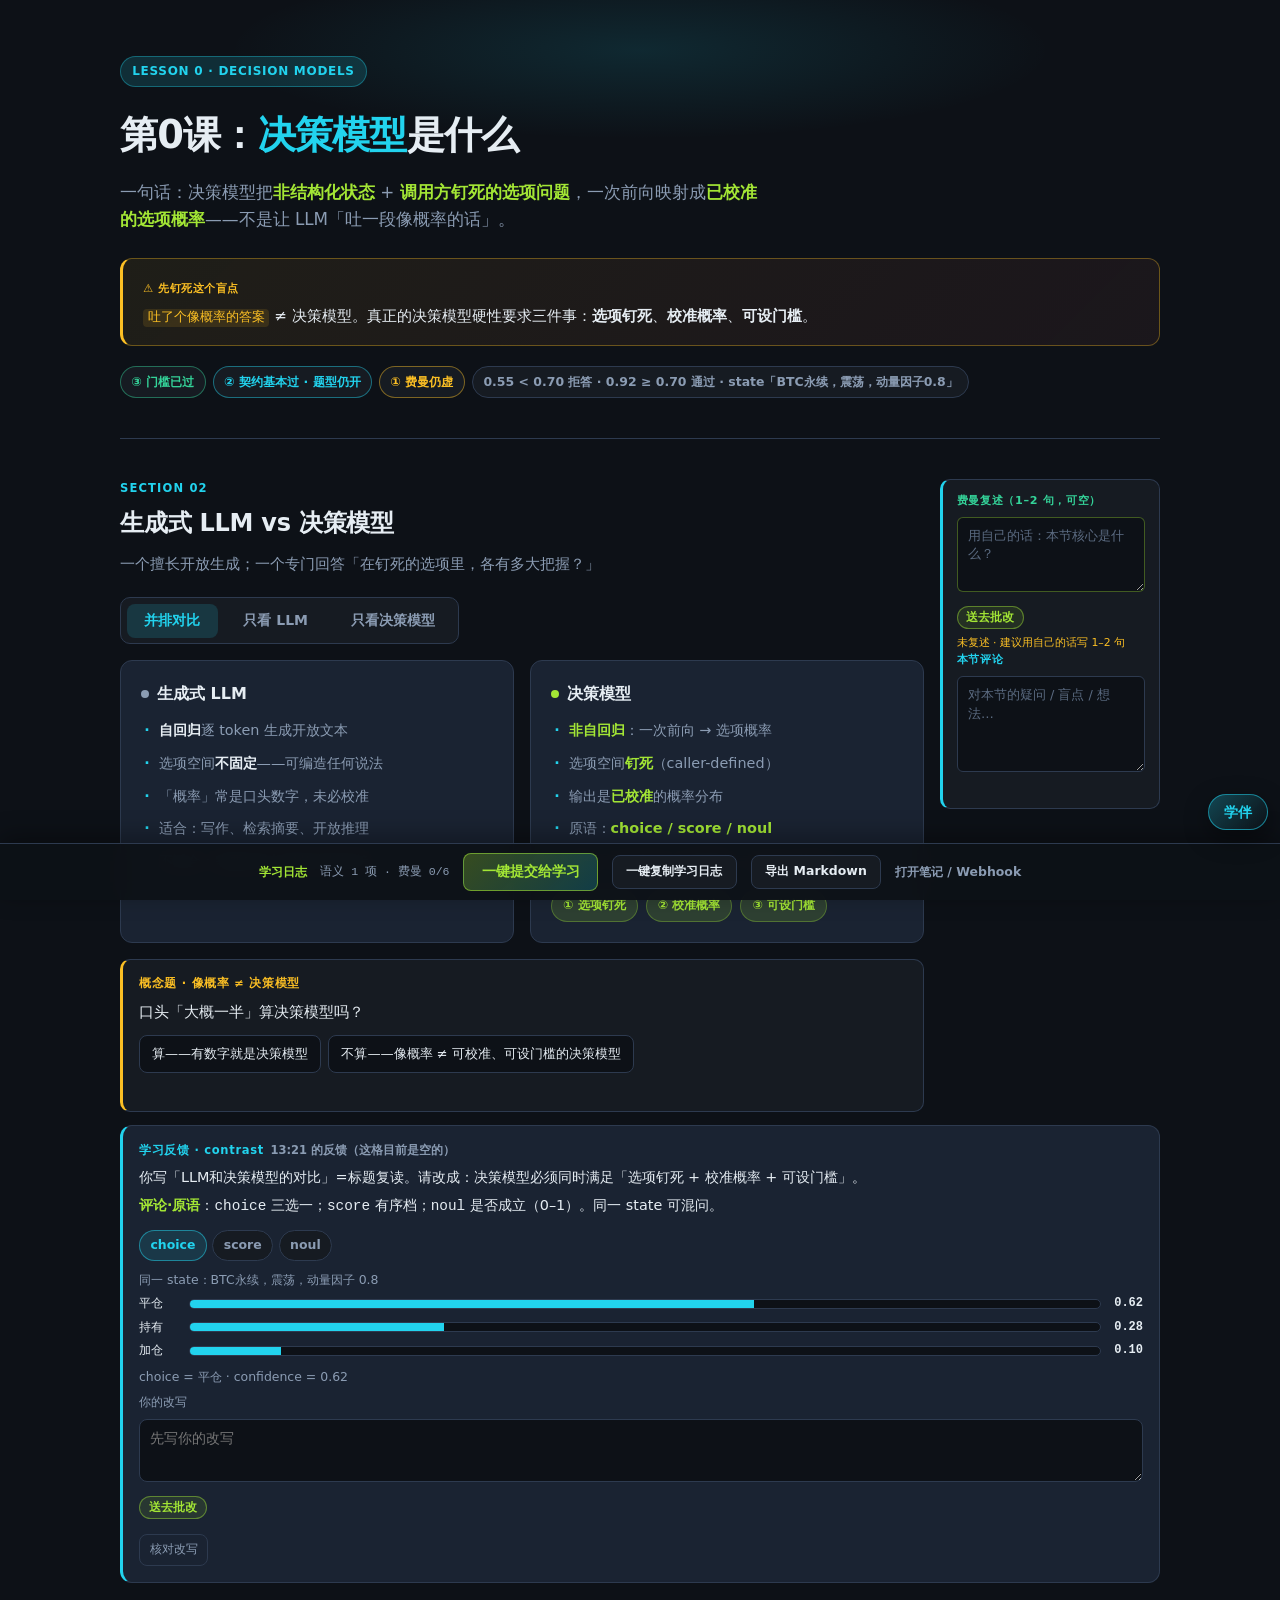
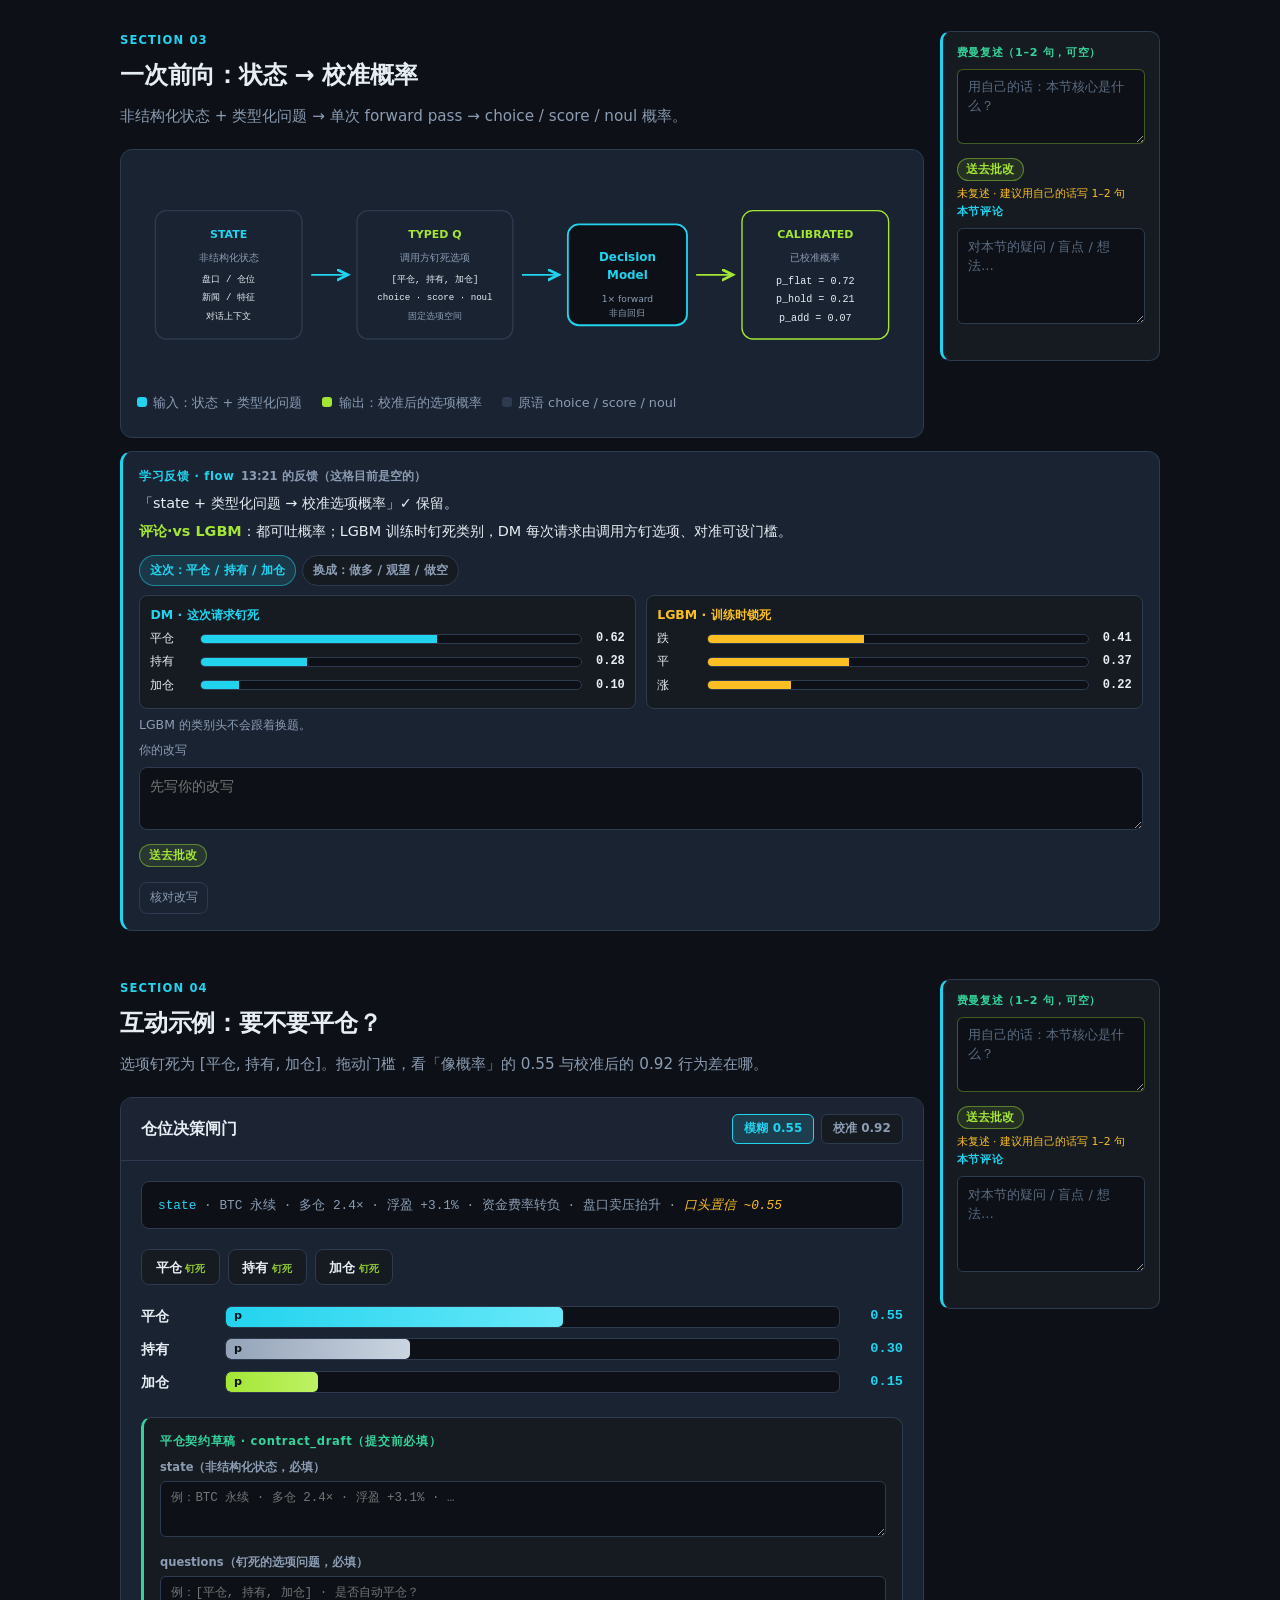
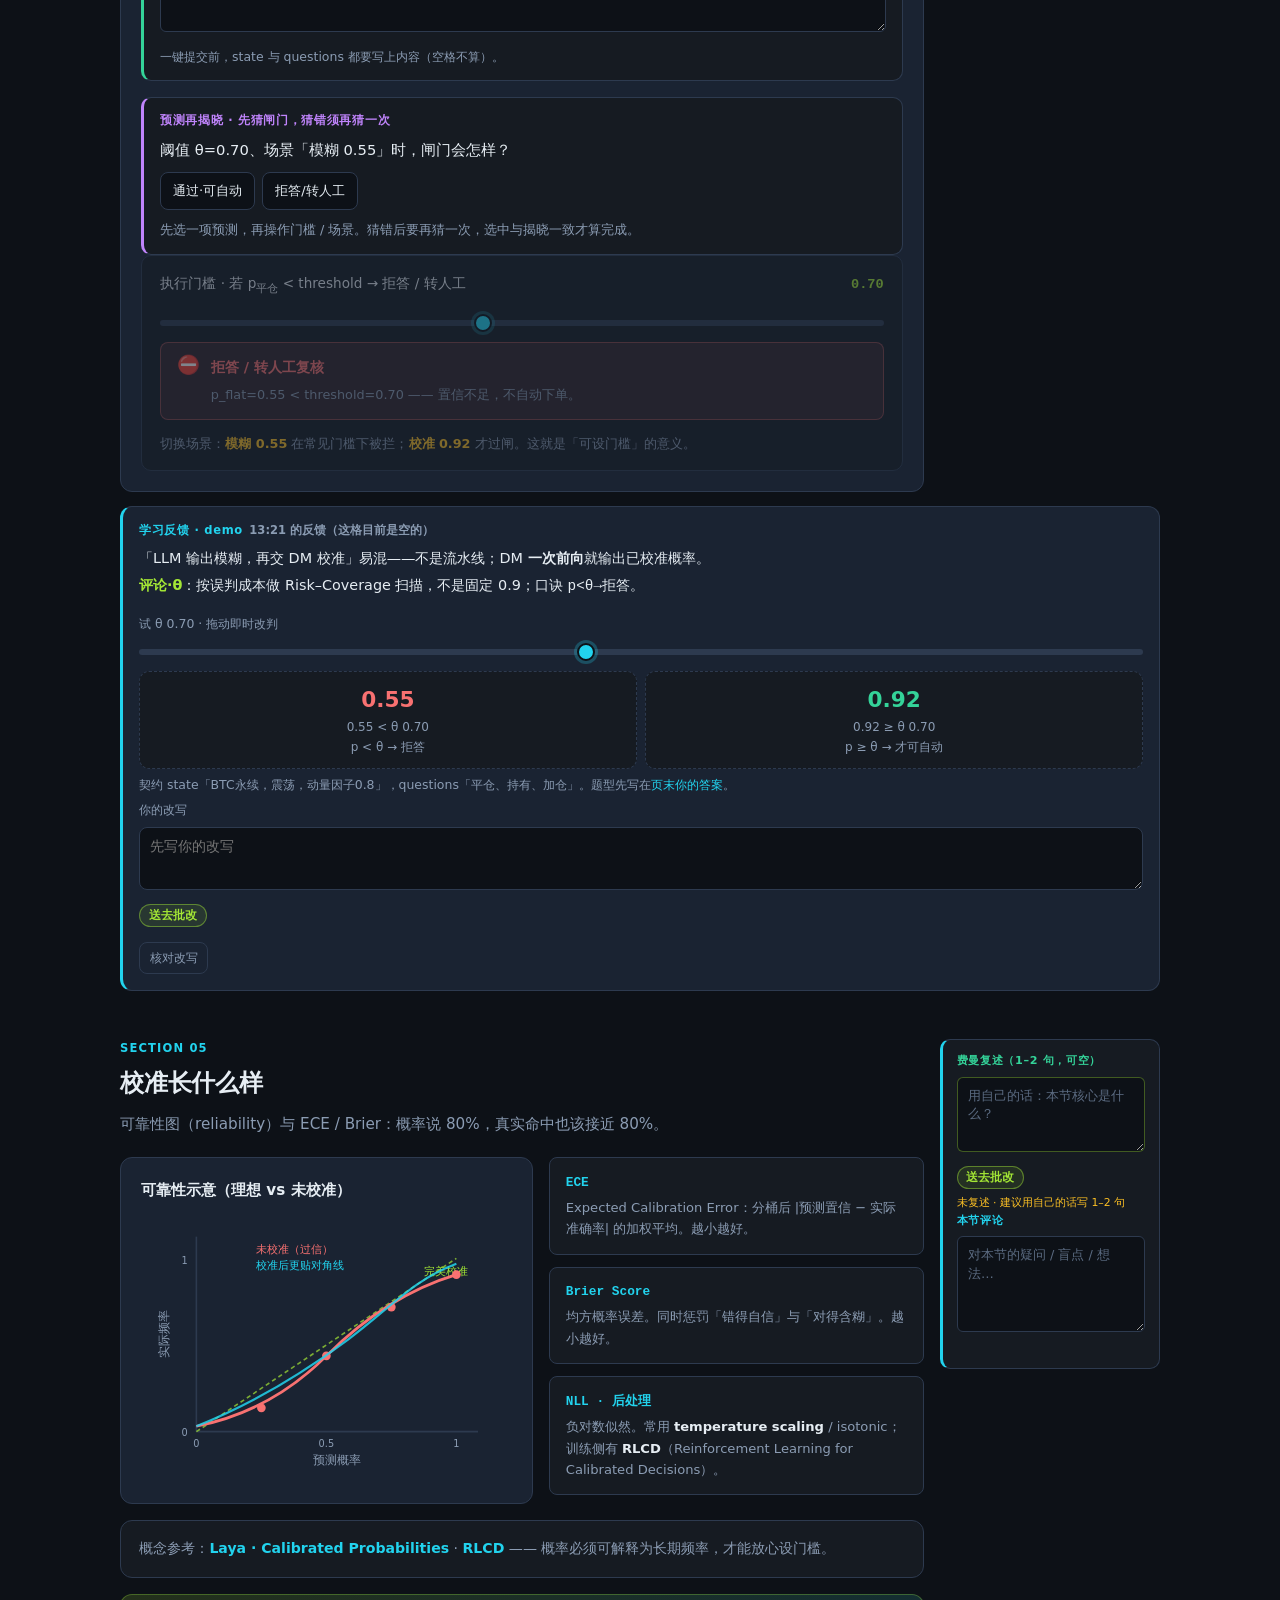
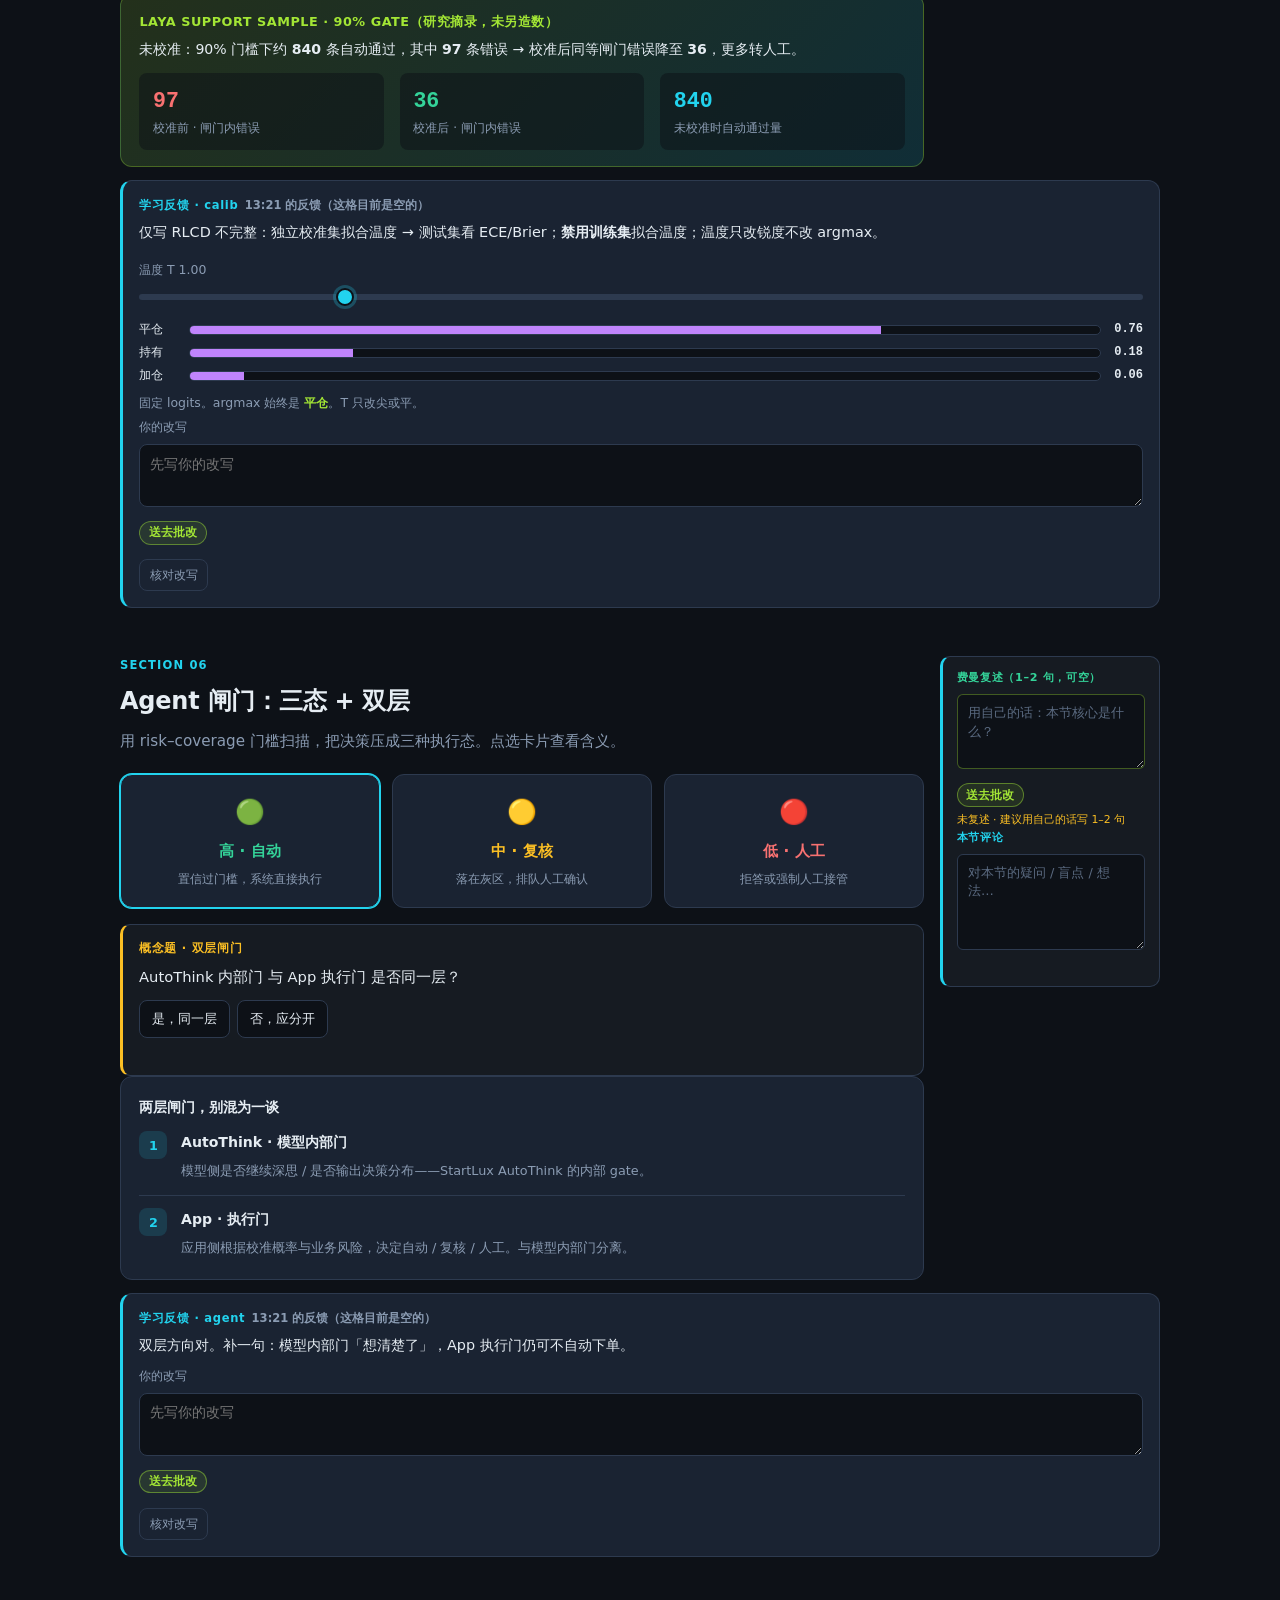
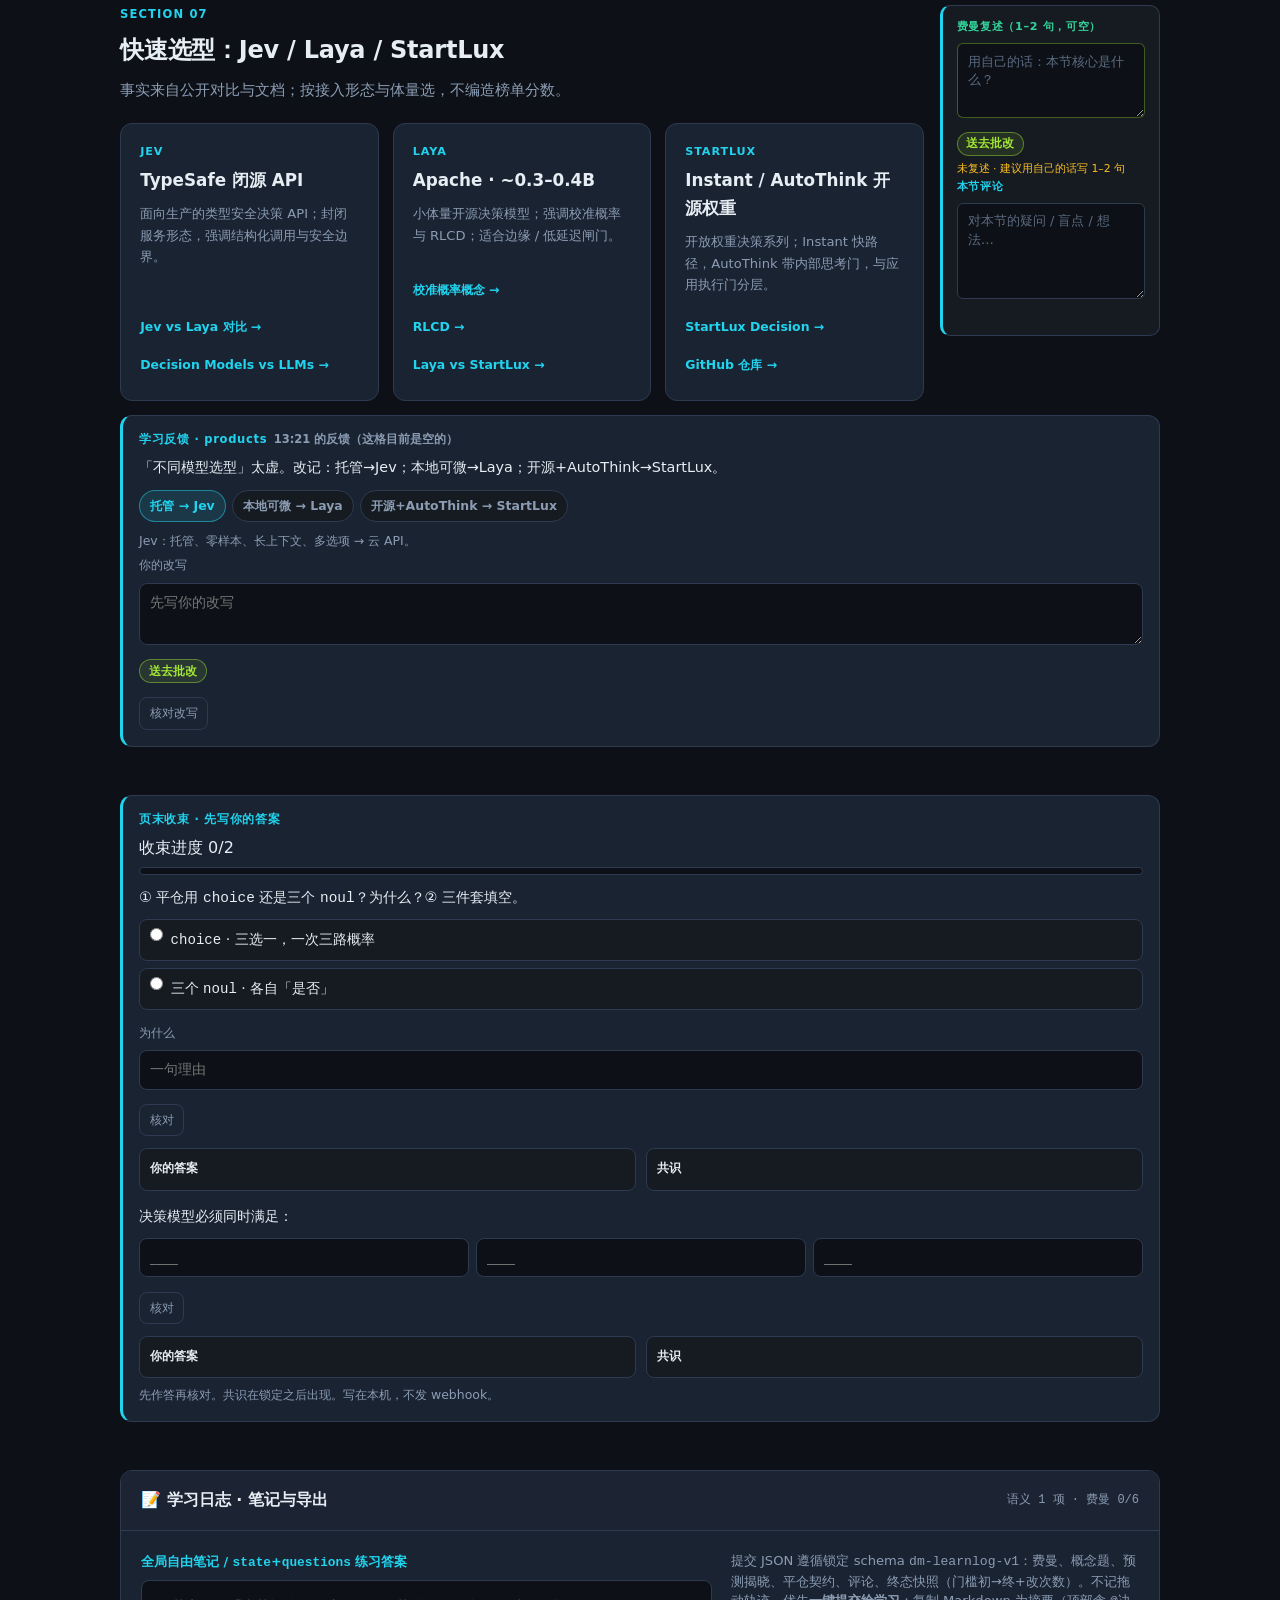
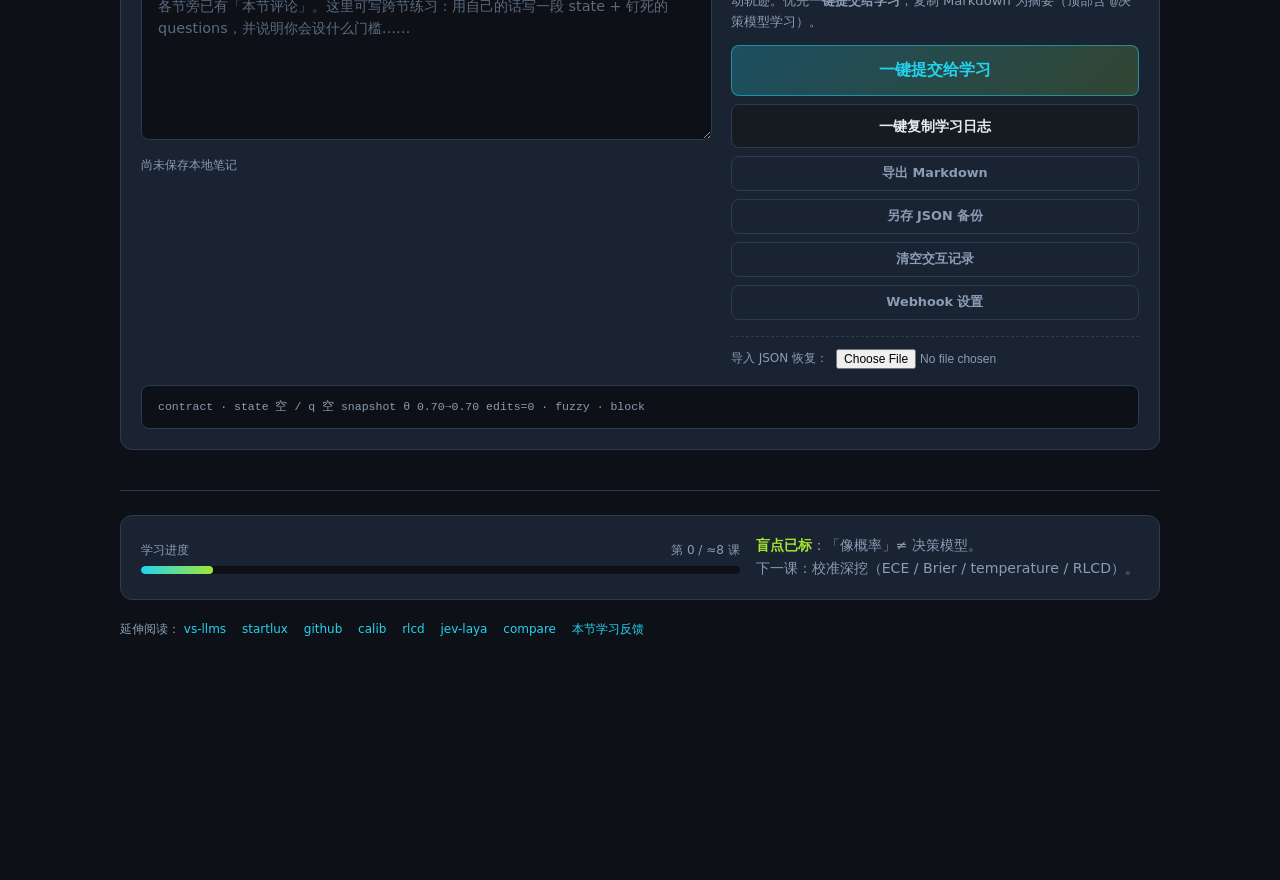
==== index.html @ e7dce286 "Point learning-log submit at dm-course.vibeniubi.com One-click submit no longer posts to workers.dev" ====
<!DOCTYPE html>
<html lang="zh-Hans">
<head>
<meta charset="UTF-8">
<meta name="viewport" content="width=device-width, initial-scale=1.0">
<title>第0课 · 决策模型是什么</title>
<style>
:root {
  --bg: #0d1117;
  --bg2: #161b22;
  --bg3: #1c2333;
  --card: #1a2332;
  --border: #2d3a4f;
  --text: #e6edf3;
  --muted: #8b9cb3;
  --cyan: #22d3ee;
  --cyan-dim: rgba(34, 211, 238, 0.15);
  --lime: #a3e635;
  --lime-dim: rgba(163, 230, 53, 0.15);
  --warn: #fbbf24;
  --danger: #f87171;
  --ok: #34d399;
  --radius: 12px;
  --font: "Inter", "Noto Sans SC", "PingFang SC", "Microsoft YaHei", system-ui, sans-serif;
  --mono: "JetBrains Mono", "SF Mono", "Fira Code", ui-monospace, monospace;
}
*, *::before, *::after { box-sizing: border-box; margin: 0; padding: 0; }
html { scroll-behavior: smooth; }
body {
  font-family: var(--font);
  background: var(--bg);
  color: var(--text);
  line-height: 1.65;
  min-height: 100vh;
  -webkit-font-smoothing: antialiased;
  padding-bottom: 4.5rem;
}
a { color: var(--cyan); text-decoration: none; }
a:hover { text-decoration: underline; }
.wrap { max-width: 1080px; margin: 0 auto; padding: 0 1.25rem 9.5rem; }

/* —— Hero —— */
.hero {
  padding: 3.5rem 0 2.5rem;
  border-bottom: 1px solid var(--border);
  margin-bottom: 2.5rem;
  position: relative;
}
.hero::before {
  content: "";
  position: absolute;
  top: -40px; left: 10%; right: 10%;
  height: 180px;
  background: radial-gradient(ellipse, rgba(34,211,238,0.12), transparent 70%);
  pointer-events: none;
}
.badge {
  display: inline-block;
  font-size: 0.75rem;
  font-weight: 600;
  letter-spacing: 0.06em;
  text-transform: uppercase;
  color: var(--cyan);
  background: var(--cyan-dim);
  border: 1px solid rgba(34,211,238,0.35);
  padding: 0.3rem 0.7rem;
  border-radius: 999px;
  margin-bottom: 1rem;
}
.hero h1 {
  font-size: clamp(1.75rem, 5vw, 2.4rem);
  font-weight: 700;
  letter-spacing: -0.02em;
  margin-bottom: 0.75rem;
}
.hero h1 span { color: var(--cyan); }
.takeaway {
  font-size: 1.05rem;
  color: var(--muted);
  max-width: 38em;
}
.takeaway strong {
  color: var(--lime);
  font-weight: 600;
}
.blindspot {
  margin-top: 1.5rem;
  padding: 1rem 1.25rem;
  background: linear-gradient(135deg, rgba(251,191,36,0.08), rgba(248,113,113,0.06));
  border: 1px solid rgba(251,191,36,0.35);
  border-left: 3px solid var(--warn);
  border-radius: var(--radius);
  font-size: 0.95rem;
}
.blindspot .tag {
  display: inline-block;
  font-size: 0.7rem;
  font-weight: 700;
  color: var(--warn);
  letter-spacing: 0.05em;
  margin-bottom: 0.35rem;
}
.blindspot code {
  font-family: var(--mono);
  font-size: 0.88em;
  color: var(--warn);
  background: rgba(251,191,36,0.12);
  padding: 0.1em 0.35em;
  border-radius: 4px;
}
.diag-banner {
  margin-top: 1.25rem;
  display: flex;
  flex-wrap: wrap;
  gap: 0.75rem 1rem;
  align-items: center;
  justify-content: space-between;
  padding: 0.9rem 1.1rem;
  background: var(--bg2);
  border: 1px solid rgba(34,211,238,0.35);
  border-radius: var(--radius);
  color: var(--text);
  text-decoration: none;
}
.diag-banner:hover { text-decoration: none; border-color: var(--cyan); }
.diag-banner strong { display: block; color: var(--cyan); font-size: 0.95rem; }
.diag-banner .diag-sub { display: block; color: var(--muted); font-size: 0.85rem; font-weight: 400; }
.diag-go {
  background: var(--cyan);
  color: #042026;
  font-weight: 700;
  font-size: 0.85rem;
  padding: 0.45rem 0.85rem;
  border-radius: 999px;
  white-space: nowrap;
}

/* —— Sections —— */
section { margin-bottom: 3rem; }
.sec-label {
  font-size: 0.72rem;
  font-weight: 700;
  letter-spacing: 0.1em;
  text-transform: uppercase;
  color: var(--cyan);
  margin-bottom: 0.4rem;
}
h2 {
  font-size: clamp(1.25rem, 3vw, 1.5rem);
  font-weight: 700;
  margin-bottom: 0.5rem;
  letter-spacing: -0.01em;
}
.lead { color: var(--muted); margin-bottom: 1.25rem; font-size: 0.95rem; }

/* —— Contrast cards —— */
.toggle-bar {
  display: flex;
  gap: 0.5rem;
  margin-bottom: 1rem;
  background: var(--bg2);
  padding: 0.35rem;
  border-radius: 10px;
  border: 1px solid var(--border);
  width: fit-content;
}
.toggle-bar button {
  font-family: inherit;
  font-size: 0.875rem;
  font-weight: 600;
  padding: 0.5rem 1.1rem;
  border: none;
  border-radius: 8px;
  background: transparent;
  color: var(--muted);
  cursor: pointer;
  transition: all 0.15s;
}
.toggle-bar button.active {
  background: var(--cyan-dim);
  color: var(--cyan);
}
.cards-grid {
  display: grid;
  grid-template-columns: 1fr 1fr;
  gap: 1rem;
}
@media (max-width: 640px) {
  .cards-grid { grid-template-columns: 1fr; }
  .cards-grid.hide-llm .card-llm,
  .cards-grid.hide-dm .card-dm { display: none; }
}
.card {
  background: var(--card);
  border: 1px solid var(--border);
  border-radius: var(--radius);
  padding: 1.25rem;
}
.card h3 {
  font-size: 1rem;
  margin-bottom: 0.75rem;
  display: flex;
  align-items: center;
  gap: 0.5rem;
}
.card h3 .dot {
  width: 8px; height: 8px;
  border-radius: 50%;
  flex-shrink: 0;
}
.card-llm h3 .dot { background: var(--muted); }
.card-dm h3 .dot { background: var(--lime); }
.card ul { list-style: none; }
.card li {
  position: relative;
  padding-left: 1.1rem;
  margin-bottom: 0.55rem;
  font-size: 0.9rem;
  color: var(--muted);
}
.card li::before {
  content: "·";
  position: absolute;
  left: 0.2rem;
  color: var(--cyan);
  font-weight: 700;
}
.card-dm li strong, .card-dm .hl { color: var(--lime); }
.card-llm li strong { color: var(--text); }
.req-row {
  display: flex;
  flex-wrap: wrap;
  gap: 0.5rem;
  margin-top: 1rem;
}
.pill {
  font-size: 0.75rem;
  font-weight: 600;
  padding: 0.35rem 0.7rem;
  border-radius: 999px;
  background: var(--lime-dim);
  color: var(--lime);
  border: 1px solid rgba(163,230,53,0.3);
}

/* —— Flow SVG —— */
.flow-box {
  background: var(--card);
  border: 1px solid var(--border);
  border-radius: var(--radius);
  padding: 1.5rem 1rem;
  overflow-x: auto;
}
.flow-box svg { display: block; margin: 0 auto; max-width: 100%; height: auto; }
.flow-legend {
  display: flex;
  flex-wrap: wrap;
  gap: 0.75rem 1.25rem;
  margin-top: 1rem;
  font-size: 0.8rem;
  color: var(--muted);
}
.flow-legend span { display: flex; align-items: center; gap: 0.4rem; }
.flow-legend i {
  display: inline-block;
  width: 10px; height: 10px;
  border-radius: 3px;
}

/* —— Interactive demo —— */
.demo {
  background: var(--card);
  border: 1px solid var(--border);
  border-radius: var(--radius);
  overflow: hidden;
}
.demo-head {
  padding: 1rem 1.25rem;
  background: var(--bg3);
  border-bottom: 1px solid var(--border);
  display: flex;
  flex-wrap: wrap;
  align-items: center;
  justify-content: space-between;
  gap: 0.75rem;
}
.demo-head h3 { font-size: 1rem; }
.scenario-btns { display: flex; gap: 0.4rem; }
.scenario-btns button {
  font-family: inherit;
  font-size: 0.75rem;
  font-weight: 600;
  padding: 0.35rem 0.7rem;
  border-radius: 6px;
  border: 1px solid var(--border);
  background: var(--bg2);
  color: var(--muted);
  cursor: pointer;
  transition: all 0.15s;
}
.scenario-btns button.active {
  border-color: var(--cyan);
  color: var(--cyan);
  background: var(--cyan-dim);
}
.demo-body { padding: 1.25rem; }
.state-box {
  font-family: var(--mono);
  font-size: 0.8rem;
  background: var(--bg);
  border: 1px solid var(--border);
  border-radius: 8px;
  padding: 0.85rem 1rem;
  color: var(--muted);
  margin-bottom: 1.25rem;
  line-height: 1.5;
}
.state-box .k { color: var(--cyan); }
.options-locked {
  display: flex;
  gap: 0.5rem;
  margin-bottom: 1.25rem;
  flex-wrap: wrap;
}
.opt-chip {
  font-size: 0.8rem;
  font-weight: 600;
  padding: 0.4rem 0.85rem;
  border-radius: 8px;
  background: var(--bg2);
  border: 1px solid var(--border);
  color: var(--text);
}
.opt-chip.locked::after {
  content: " 钉死";
  font-size: 0.65rem;
  color: var(--lime);
  opacity: 0.85;
}
.prob-bars { margin-bottom: 1.5rem; }
.prob-row {
  display: grid;
  grid-template-columns: 4.5rem 1fr 3.2rem;
  align-items: center;
  gap: 0.75rem;
  margin-bottom: 0.65rem;
}
.prob-row .lbl { font-size: 0.85rem; font-weight: 600; }
.bar-track {
  height: 22px;
  background: var(--bg);
  border-radius: 6px;
  overflow: hidden;
  border: 1px solid var(--border);
}
.bar-fill {
  height: 100%;
  border-radius: 5px;
  transition: width 0.45s cubic-bezier(0.22, 1, 0.36, 1);
  display: flex;
  align-items: center;
  padding-left: 0.5rem;
  font-size: 0.7rem;
  font-weight: 700;
  color: #0d1117;
}
.bar-fill.flat { background: linear-gradient(90deg, #22d3ee, #67e8f9); }
.bar-fill.hold { background: linear-gradient(90deg, #94a3b8, #cbd5e1); }
.bar-fill.add { background: linear-gradient(90deg, #a3e635, #bef264); }
.prob-val {
  font-family: var(--mono);
  font-size: 0.85rem;
  font-weight: 600;
  text-align: right;
  color: var(--cyan);
}
.threshold-panel {
  background: var(--bg2);
  border: 1px solid var(--border);
  border-radius: 10px;
  padding: 1rem 1.15rem;
}
.threshold-panel label {
  display: flex;
  justify-content: space-between;
  align-items: baseline;
  font-size: 0.85rem;
  margin-bottom: 0.65rem;
}
.threshold-panel label .val {
  font-family: var(--mono);
  color: var(--lime);
  font-weight: 700;
}
input[type="range"] {
  -webkit-appearance: none;
  appearance: none;
  width: 100%;
  height: 6px;
  background: var(--border);
  border-radius: 3px;
  outline: none;
  margin-bottom: 1rem;
}
input[type="range"]::-webkit-slider-thumb {
  -webkit-appearance: none;
  width: 18px; height: 18px;
  border-radius: 50%;
  background: var(--cyan);
  cursor: pointer;
  border: 2px solid #0d1117;
  box-shadow: 0 0 0 3px rgba(34,211,238,0.25);
}
input[type="range"]::-moz-range-thumb {
  width: 18px; height: 18px;
  border-radius: 50%;
  background: var(--cyan);
  cursor: pointer;
  border: 2px solid #0d1117;
}
.gate-result {
  padding: 0.85rem 1rem;
  border-radius: 8px;
  font-size: 0.9rem;
  font-weight: 600;
  display: flex;
  align-items: flex-start;
  gap: 0.65rem;
  transition: all 0.25s;
}
.gate-result.pass {
  background: rgba(52,211,153,0.12);
  border: 1px solid rgba(52,211,153,0.4);
  color: var(--ok);
}
.gate-result.reject {
  background: rgba(248,113,113,0.12);
  border: 1px solid rgba(248,113,113,0.4);
  color: var(--danger);
}
.gate-result .icon { font-size: 1.15rem; line-height: 1; }
.gate-result .detail {
  font-weight: 400;
  font-size: 0.8rem;
  color: var(--muted);
  margin-top: 0.25rem;
}
.hint-row {
  margin-top: 0.85rem;
  font-size: 0.8rem;
  color: var(--muted);
}
.hint-row em { color: var(--warn); font-style: normal; font-weight: 600; }

/* —— Calibration —— */
.calib-grid {
  display: grid;
  grid-template-columns: 1.1fr 1fr;
  gap: 1rem;
}
@media (max-width: 700px) { .calib-grid { grid-template-columns: 1fr; } }
.chart-card {
  background: var(--card);
  border: 1px solid var(--border);
  border-radius: var(--radius);
  padding: 1.25rem;
}
.chart-card h3 { font-size: 0.95rem; margin-bottom: 0.75rem; }
.metrics {
  display: flex;
  flex-direction: column;
  gap: 0.75rem;
}
.metric {
  background: var(--bg2);
  border: 1px solid var(--border);
  border-radius: 8px;
  padding: 0.85rem 1rem;
}
.metric .name {
  font-family: var(--mono);
  font-size: 0.8rem;
  color: var(--cyan);
  font-weight: 700;
}
.metric p { font-size: 0.82rem; color: var(--muted); margin-top: 0.25rem; }
.calib-note {
  margin-top: 1rem;
  padding: 1rem 1.15rem;
  background: var(--bg2);
  border: 1px solid var(--border);
  border-radius: var(--radius);
  font-size: 0.88rem;
  color: var(--muted);
}
.calib-note strong { color: var(--text); }
.calib-note a { font-weight: 600; }
.case-box {
  margin-top: 1rem;
  padding: 1rem 1.15rem;
  background: linear-gradient(135deg, var(--lime-dim), var(--cyan-dim));
  border: 1px solid rgba(163,230,53,0.3);
  border-radius: var(--radius);
  font-size: 0.88rem;
}
.case-box .title { font-weight: 700; color: var(--lime); margin-bottom: 0.4rem; font-size: 0.8rem; letter-spacing: 0.04em; }
.case-nums {
  display: flex;
  flex-wrap: wrap;
  gap: 1rem;
  margin-top: 0.75rem;
}
.case-num {
  flex: 1;
  min-width: 120px;
  background: rgba(13,17,23,0.5);
  border-radius: 8px;
  padding: 0.65rem 0.85rem;
}
.case-num .n {
  font-family: var(--mono);
  font-size: 1.35rem;
  font-weight: 700;
}
.case-num .n.bad { color: var(--danger); }
.case-num .n.good { color: var(--ok); }
.case-num .s { font-size: 0.75rem; color: var(--muted); }

/* —— Agent gate —— */
.agent-states {
  display: grid;
  grid-template-columns: repeat(3, 1fr);
  gap: 0.75rem;
  margin-bottom: 1rem;
}
@media (max-width: 600px) { .agent-states { grid-template-columns: 1fr; } }
.state-card {
  background: var(--card);
  border: 1px solid var(--border);
  border-radius: var(--radius);
  padding: 1.1rem;
  text-align: center;
  cursor: pointer;
  transition: border-color 0.2s, transform 0.15s;
}
.state-card:hover { border-color: var(--cyan); transform: translateY(-2px); }
.state-card.active { border-color: var(--cyan); box-shadow: 0 0 0 1px var(--cyan); }
.state-card .emoji { font-size: 1.5rem; margin-bottom: 0.4rem; }
.state-card h4 { font-size: 0.95rem; margin-bottom: 0.3rem; }
.state-card p { font-size: 0.78rem; color: var(--muted); }
.state-card.high h4 { color: var(--ok); }
.state-card.mid h4 { color: var(--warn); }
.state-card.low h4 { color: var(--danger); }
.layers {
  background: var(--card);
  border: 1px solid var(--border);
  border-radius: var(--radius);
  padding: 1.15rem;
}
.layers h3 { font-size: 0.9rem; margin-bottom: 0.75rem; }
.layer {
  display: flex;
  gap: 0.85rem;
  padding: 0.75rem 0;
  border-bottom: 1px solid var(--border);
}
.layer:last-child { border-bottom: none; padding-bottom: 0; }
.layer:first-of-type { padding-top: 0; }
.layer .num {
  flex-shrink: 0;
  width: 28px; height: 28px;
  border-radius: 8px;
  background: var(--cyan-dim);
  color: var(--cyan);
  font-size: 0.8rem;
  font-weight: 700;
  display: flex;
  align-items: center;
  justify-content: center;
}
.layer .txt strong { display: block; font-size: 0.88rem; margin-bottom: 0.15rem; }
.layer .txt span { font-size: 0.8rem; color: var(--muted); }

/* —— Product cards —— */
.products {
  display: grid;
  grid-template-columns: repeat(3, 1fr);
  gap: 0.85rem;
}
@media (max-width: 700px) { .products { grid-template-columns: 1fr; } }
.prod {
  background: var(--card);
  border: 1px solid var(--border);
  border-radius: var(--radius);
  padding: 1.2rem;
  display: flex;
  flex-direction: column;
  transition: border-color 0.2s;
}
.prod:hover { border-color: var(--cyan); }
.prod .brand {
  font-size: 0.7rem;
  font-weight: 700;
  letter-spacing: 0.08em;
  text-transform: uppercase;
  color: var(--cyan);
  margin-bottom: 0.35rem;
}
.prod h3 { font-size: 1.05rem; margin-bottom: 0.5rem; }
.prod p { font-size: 0.82rem; color: var(--muted); flex: 1; margin-bottom: 1rem; }
.prod .links { display: flex; flex-direction: column; gap: 0.35rem; }
.prod .links a {
  font-size: 0.78rem;
  font-weight: 600;
  padding: 0.35rem 0;
}

/* —— Footer —— */
footer {
  margin-top: 2rem;
  padding: 1.5rem 0;
  border-top: 1px solid var(--border);
}
.progress {
  display: flex;
  align-items: center;
  gap: 1rem;
  background: var(--card);
  border: 1px solid var(--border);
  border-radius: var(--radius);
  padding: 1.15rem 1.25rem;
  flex-wrap: wrap;
}
.progress-bar-wrap {
  flex: 1;
  min-width: 140px;
}
.progress-bar-wrap .lab {
  font-size: 0.75rem;
  color: var(--muted);
  margin-bottom: 0.35rem;
  display: flex;
  justify-content: space-between;
}
.pbar {
  height: 8px;
  background: var(--bg);
  border-radius: 4px;
  overflow: hidden;
}
.pbar-fill {
  height: 100%;
  width: 12%;
  background: linear-gradient(90deg, var(--cyan), var(--lime));
  border-radius: 4px;
}
.next-note {
  font-size: 0.88rem;
  color: var(--muted);
}
.next-note strong { color: var(--lime); }
.refs {
  margin-top: 1.25rem;
  font-size: 0.75rem;
  color: var(--muted);
}
.refs a { margin-right: 0.75rem; white-space: nowrap; }

/* —— Learning log / notes —— */
.learn-panel {
  margin-bottom: 2.5rem;
  background: var(--card);
  border: 1px solid var(--border);
  border-radius: var(--radius);
  overflow: hidden;
}
.learn-panel-head {
  padding: 1rem 1.25rem;
  background: var(--bg3);
  border-bottom: 1px solid var(--border);
  display: flex;
  flex-wrap: wrap;
  align-items: center;
  justify-content: space-between;
  gap: 0.75rem;
}
.learn-panel-head h3 { font-size: 1rem; }
.learn-panel-head .meta {
  font-size: 0.75rem;
  color: var(--muted);
  font-family: var(--mono);
}
.learn-panel-body { padding: 1.25rem; }
.learn-grid {
  display: grid;
  grid-template-columns: 1.4fr 1fr;
  gap: 1.15rem;
}
@media (max-width: 720px) { .learn-grid { grid-template-columns: 1fr; } }
.notes-block label.notes-lab {
  display: block;
  font-size: 0.8rem;
  font-weight: 600;
  color: var(--cyan);
  margin-bottom: 0.45rem;
}
.notes-block textarea {
  width: 100%;
  min-height: 160px;
  resize: vertical;
  font-family: var(--font);
  font-size: 0.9rem;
  line-height: 1.55;
  color: var(--text);
  background: var(--bg);
  border: 1px solid var(--border);
  border-radius: 8px;
  padding: 0.85rem 1rem;
  outline: none;
  transition: border-color 0.15s;
}
.notes-block textarea:focus {
  border-color: var(--cyan);
  box-shadow: 0 0 0 2px rgba(34,211,238,0.2);
}
.notes-block textarea::placeholder { color: #5a6a80; }
.notes-hint {
  margin-top: 0.45rem;
  font-size: 0.75rem;
  color: var(--muted);
  min-height: 1.2em;
}
.notes-hint.saved { color: var(--ok); }
.export-block {
  display: flex;
  flex-direction: column;
  gap: 0.75rem;
}
.export-block .blurb {
  font-size: 0.82rem;
  color: var(--muted);
  line-height: 1.5;
}
.btn-row {
  display: flex;
  flex-direction: column;
  gap: 0.5rem;
}
.btn-learn {
  font-family: inherit;
  font-size: 0.88rem;
  font-weight: 700;
  padding: 0.7rem 1rem;
  border-radius: 8px;
  border: 1px solid var(--border);
  cursor: pointer;
  transition: all 0.15s;
  text-align: center;
}
.btn-learn.primary {
  background: linear-gradient(135deg, rgba(34,211,238,0.25), rgba(163,230,53,0.18));
  border-color: rgba(34,211,238,0.5);
  color: var(--cyan);
  font-size: 1rem;
  padding: 0.9rem 1rem;
}
.btn-learn.primary:hover {
  background: linear-gradient(135deg, rgba(34,211,238,0.35), rgba(163,230,53,0.28));
  border-color: var(--cyan);
}
.btn-learn.secondary {
  background: var(--bg2);
  color: var(--text);
}
.btn-learn.secondary:hover {
  border-color: var(--cyan);
  color: var(--cyan);
}
.btn-learn.ghost {
  background: transparent;
  color: var(--muted);
  font-weight: 600;
  font-size: 0.8rem;
  padding: 0.5rem 0.75rem;
}
.btn-learn.ghost:hover { color: var(--warn); border-color: rgba(251,191,36,0.4); }
.import-row {
  display: flex;
  flex-wrap: wrap;
  align-items: center;
  gap: 0.5rem;
  margin-top: 0.25rem;
  padding-top: 0.75rem;
  border-top: 1px dashed var(--border);
}
.import-row label {
  font-size: 0.75rem;
  color: var(--muted);
}
.import-row input[type="file"] {
  font-size: 0.75rem;
  color: var(--muted);
  max-width: 100%;
}
.log-preview {
  margin-top: 1rem;
  background: var(--bg);
  border: 1px solid var(--border);
  border-radius: 8px;
  padding: 0.75rem 1rem;
  max-height: 140px;
  overflow: auto;
  font-family: var(--mono);
  font-size: 0.72rem;
  color: var(--muted);
  line-height: 1.55;
}
.log-preview .empty { opacity: 0.7; }
.sticky-notes {
  position: sticky;
  bottom: 0;
  z-index: 40;
  margin: 0 -1.25rem;
  padding: 0.65rem 1.25rem;
  background: rgba(13,17,23,0.92);
  border-top: 1px solid var(--border);
  backdrop-filter: blur(8px);
  display: flex;
  flex-wrap: wrap;
  align-items: center;
  gap: 0.65rem 1rem;
  font-size: 0.8rem;
}
.sticky-notes .sn-lab {
  font-weight: 700;
  color: var(--lime);
  white-space: nowrap;
}
.sticky-notes a {
  font-weight: 600;
}
.sticky-notes .sn-count {
  font-family: var(--mono);
  color: var(--muted);
  margin-left: auto;
}
.toast-learn {
  position: fixed;
  bottom: 4.5rem;
  left: 50%;
  transform: translateX(-50%) translateY(12px);
  background: var(--bg3);
  border: 1px solid rgba(34,211,238,0.45);
  color: var(--text);
  padding: 0.65rem 1.1rem;
  border-radius: 8px;
  font-size: 0.85rem;
  font-weight: 600;
  line-height: 1.45;
  text-align: center;
  max-width: min(36rem, calc(100vw - 2rem));
  opacity: 0;
  pointer-events: none;
  transition: opacity 0.2s, transform 0.2s;
  z-index: 100;
  box-shadow: 0 8px 24px rgba(0,0,0,0.4);
}
.toast-learn.show {
  opacity: 1;
  transform: translateX(-50%) translateY(0);
}


/* —— Inline learning feedback (13:21:46) —— */
.claim-strip {
  margin-top: 1.25rem;
  display: flex;
  flex-wrap: wrap;
  gap: 0.45rem;
  align-items: center;
}
.claim-strip a, .claim-strip span.cg {
  font-size: 0.78rem;
  font-weight: 700;
  text-decoration: none;
  border-radius: 999px;
  padding: 0.28rem 0.65rem;
  border: 1px solid var(--border);
  background: var(--bg2);
}
.claim-strip a.ok { color: var(--ok); border-color: rgba(52,211,153,.45); }
.claim-strip a.mid { color: var(--cyan); border-color: rgba(34,211,238,.45); }
.claim-strip a.warn { color: var(--warn); border-color: rgba(251,191,36,.45); }
.claim-strip span.cg { color: var(--muted); font-weight: 600; }
.learn-fb {
  margin-top: 0.85rem;
  background: var(--card);
  border: 1px solid var(--border);
  border-left: 3px solid var(--cyan);
  border-radius: var(--radius);
  padding: 0.9rem 1rem 1rem;
}
.learn-fb .lf-h {
  font-size: 0.72rem;
  font-weight: 700;
  letter-spacing: 0.06em;
  color: var(--cyan);
  margin-bottom: 0.4rem;
  display: flex;
  flex-wrap: wrap;
  gap: 0.4rem;
  align-items: center;
}
.learn-fb .lf-match { color: var(--muted); font-weight: 600; letter-spacing: 0; }
.learn-fb .lf-match.hit { color: var(--ok); }
.learn-fb .lf-match.drift { color: var(--warn); }
.learn-fb .lf-fy, .learn-fb .lf-c { font-size: 0.9rem; margin: 0.25rem 0; }
.learn-fb .lf-c strong { color: var(--lime); }
.lf-viz { margin-top: 0.7rem; }
.lf-seg { display: flex; flex-wrap: wrap; gap: 0.35rem; margin-bottom: 0.55rem; }
.lf-seg button {
  font: inherit; font-size: 0.78rem; font-weight: 650;
  background: var(--bg2); color: var(--muted);
  border: 1px solid var(--border); border-radius: 999px;
  padding: 0.28rem 0.65rem; cursor: pointer;
}
.lf-seg button.active { color: var(--cyan); border-color: rgba(34,211,238,.5); background: rgba(34,211,238,.12); }
.lf-row { display: grid; grid-template-columns: 3.6em 1fr 3em; gap: 0.4rem; align-items: center; font-size: 0.75rem; margin: 0.22rem 0; }
.lf-row b { font-family: var(--mono); text-align: right; font-variant-numeric: tabular-nums; }
.lf-meter { height: 10px; background: #0d1117; border: 1px solid var(--border); border-radius: 999px; overflow: hidden; }
.lf-meter i { display: block; height: 100%; width: 0; transition: width .2s ease; }
.lf-split { display: grid; grid-template-columns: 1fr 1fr; gap: 0.6rem; }
@media (max-width: 640px) { .lf-split, .lf-gates, .lf-blanks { grid-template-columns: 1fr; } }
.lf-side { background: var(--bg2); border: 1px solid var(--border); border-radius: 8px; padding: 0.55rem 0.65rem; }
.lf-side h4 { font-size: 0.78rem; margin-bottom: 0.15rem; }
.lf-gates { display: grid; grid-template-columns: 1fr 1fr; gap: 0.55rem; }
.lf-gate { text-align: center; background: var(--bg2); border: 1px dashed var(--border); border-radius: 10px; padding: 0.65rem 0.4rem; }
.lf-gate b { display: block; font-size: 1.35rem; font-variant-numeric: tabular-nums; }
.lf-gate span, .lf-gate em { display: block; font-size: 0.75rem; color: var(--muted); font-style: normal; }
.lf-gate.bad b { color: var(--danger); }
.lf-gate.ok b { color: var(--ok); }
.lf-note { font-size: 0.78rem; color: var(--muted); margin-top: 0.4rem; }
.lf-range { width: 100%; accent-color: var(--cyan); margin: 0.35rem 0; }
.lf-radios { display: grid; gap: 0.4rem; margin: 0.55rem 0; }
.lf-radios label { display: flex; gap: 0.45rem; align-items: flex-start; background: var(--bg2); border: 1px solid var(--border); border-radius: 8px; padding: 0.5rem 0.65rem; font-size: 0.88rem; cursor: pointer; }
.lf-blanks { display: grid; grid-template-columns: repeat(3, 1fr); gap: 0.45rem; }
.learn-fb input[type="text"] {
  width: 100%; margin-top: 0.3rem; background: var(--bg); color: var(--text);
  border: 1px solid var(--border); border-radius: 8px; padding: 0.45rem 0.6rem; font: inherit; font-size: 0.88rem;
}
.learn-fb input[type="text"]:focus, .learn-fb textarea:focus { outline: none; border-color: var(--cyan); }
.learn-fb input.hit, .learn-fb textarea.hit { border-color: var(--ok); box-shadow: 0 0 0 2px rgba(52,211,153,.22); }
.learn-fb input.miss, .learn-fb textarea.miss { border-color: var(--warn); box-shadow: 0 0 0 2px rgba(251,191,36,.18); }
.learn-fb input.dup { border-color: var(--danger); box-shadow: 0 0 0 2px rgba(248,113,113,.2); }
.lf-progress { margin: 0.35rem 0 0.7rem; }
.lf-progress .lf-bar { height: 8px; background: #0d1117; border: 1px solid var(--border); border-radius: 999px; overflow: hidden; margin-top: 0.3rem; }
.lf-progress .lf-bar i { display: block; height: 100%; width: 0; background: linear-gradient(90deg, var(--cyan), var(--lime)); transition: width .2s ease; }
.lf-compare { display: grid; grid-template-columns: 1fr 1fr; gap: 0.6rem; margin-top: 0.75rem; }
@media (max-width: 640px) { .lf-compare { grid-template-columns: 1fr; } }
.lf-cons { margin: 0.7rem 0 0; padding-left: 1.15rem; display: grid; gap: 0.45rem; font-size: 0.88rem; }
.lf-celeb { margin-top: 0.7rem; padding: 0.55rem 0.7rem; border-radius: 8px; background: rgba(52,211,153,.12); border: 1px solid rgba(52,211,153,.4); color: var(--ok); font-weight: 700; }
.learn-fb textarea {
  width: 100%; margin-top: 0.3rem; min-height: 58px; resize: vertical;
  background: var(--bg); color: var(--text); border: 1px solid var(--border);
  border-radius: 8px; padding: 0.45rem 0.6rem; font: inherit; font-size: 0.88rem;
}
.lf-ghost:disabled { opacity: 0.45; cursor: not-allowed; }
.lf-fb { margin-top: 0.45rem; font-size: 0.82rem; }
.lf-fb.ok { color: var(--ok); }
.lf-fb.bad { color: var(--warn); }
.lf-ghost { margin-top: 0.45rem; margin-right: 0.35rem; background: transparent; border: 1px solid var(--border); color: var(--muted); border-radius: 8px; padding: 0.3rem 0.6rem; font: inherit; font-size: 0.78rem; cursor: pointer; }

/* —— Per-section comments —— */
.sec-layout {
  display: grid;
  grid-template-columns: minmax(0, 1fr) 220px;
  gap: 1rem;
  align-items: start;
}
@media (max-width: 860px) {
  .sec-layout { grid-template-columns: 1fr; }
}
.sec-main { min-width: 0; }
.sec-comment {
  position: sticky;
  top: 0.75rem;
  background: var(--bg2);
  border: 1px solid var(--border);
  border-radius: 10px;
  padding: 0.75rem 0.85rem;
  border-left: 3px solid var(--cyan);
}
@media (max-width: 860px) {
  .sec-comment { position: static; }
}
.sec-comment .sc-lab {
  display: block;
  font-size: 0.7rem;
  font-weight: 700;
  letter-spacing: 0.06em;
  color: var(--cyan);
  margin-bottom: 0.4rem;
}
.sec-comment textarea {
  width: 100%;
  min-height: 96px;
  resize: vertical;
  font-family: var(--font);
  font-size: 0.8rem;
  line-height: 1.45;
  color: var(--text);
  background: var(--bg);
  border: 1px solid var(--border);
  border-radius: 6px;
  padding: 0.55rem 0.65rem;
  outline: none;
  transition: border-color 0.15s;
}
.sec-comment textarea:focus {
  border-color: var(--cyan);
  box-shadow: 0 0 0 2px rgba(34,211,238,0.18);
}
.sec-comment textarea::placeholder { color: #5a6a80; }
.sec-comment .sc-hint {
  margin-top: 0.3rem;
  font-size: 0.68rem;
  color: var(--muted);
  min-height: 1em;
}
.sec-comment .sc-hint.saved { color: var(--ok); }


/* —— Learn instrumentation (dm-learnlog-v1) —— */
.sec-comment .sc-lab.feynman { color: var(--ok); margin-top: 0.55rem; }
.sec-comment .sc-lab.feynman:first-child { margin-top: 0; }
.sec-comment textarea.feynman-ta { min-height: 72px; border-color: rgba(163,230,53,0.35); }
.sec-comment .fy-status { margin-top: 0.25rem; font-size: 0.68rem; color: var(--muted); }
.sec-comment .fy-status.ok { color: var(--ok); }
.sec-comment .fy-status.miss { color: var(--warn); }
.learn-quiz, .predict-box, .contract-draft {
  margin-top: 1rem; background: var(--bg2); border: 1px solid var(--border);
  border-radius: 10px; padding: 0.85rem 1rem;
}
.learn-quiz { border-left: 3px solid var(--warn); }
.predict-box { border-left: 3px solid #c084fc; }
.contract-draft { border-left: 3px solid var(--ok); }
.learn-quiz .lq-title, .predict-box .pb-title, .contract-draft .cd-title {
  font-size: 0.72rem; font-weight: 700; letter-spacing: 0.06em; margin-bottom: 0.45rem;
}
.learn-quiz .lq-title { color: var(--warn); }
.predict-box .pb-title { color: #c084fc; }
.contract-draft .cd-title { color: var(--ok); }
.learn-quiz .lq-prompt, .predict-box .pb-prompt { font-size: 0.92rem; margin-bottom: 0.65rem; color: var(--text); }
.learn-quiz .lq-opts, .predict-box .pb-opts { display: flex; flex-wrap: wrap; gap: 0.45rem; }
.learn-quiz button.lq-opt, .predict-box button.pb-opt {
  font: inherit; font-size: 0.82rem; padding: 0.45rem 0.75rem; border-radius: 8px;
  border: 1px solid var(--border); background: var(--bg); color: var(--text); cursor: pointer;
}
.learn-quiz button.lq-opt:hover, .predict-box button.pb-opt:hover { border-color: var(--cyan); }
.learn-quiz button.lq-opt.picked, .predict-box button.pb-opt.picked {
  border-color: var(--cyan); box-shadow: 0 0 0 2px rgba(34,211,238,0.18);
}
.learn-quiz button.lq-opt.correct, .predict-box button.pb-opt.correct {
  border-color: var(--ok); background: rgba(163,230,53,0.12);
}
.learn-quiz button.lq-opt.wrong { border-color: #f87171; background: rgba(248,113,113,0.1); }
.learn-quiz .lq-fb, .predict-box .pb-fb { margin-top: 0.55rem; font-size: 0.8rem; color: var(--muted); min-height: 1.2em; }
.learn-quiz .lq-fb.ok, .predict-box .pb-fb.ok { color: var(--ok); }
.learn-quiz .lq-fb.bad, .predict-box .pb-fb.bad { color: #f87171; }
.contract-draft label { display: block; font-size: 0.72rem; font-weight: 700; color: var(--muted); margin: 0.45rem 0 0.25rem; }
.contract-draft textarea {
  width: 100%; min-height: 56px; resize: vertical;
  font-family: ui-monospace, SFMono-Regular, Menlo, monospace; font-size: 0.78rem; line-height: 1.4;
  color: var(--text); background: var(--bg); border: 1px solid var(--border); border-radius: 6px; padding: 0.5rem 0.65rem;
}
.contract-draft textarea:focus { outline: none; border-color: var(--ok); box-shadow: 0 0 0 2px rgba(163,230,53,0.18); }
.contract-draft .cd-hint { margin-top: 0.5rem; font-size: 0.78rem; color: var(--muted); line-height: 1.45; }
.contract-draft .cd-hint.bad { color: #f87171; }
.contract-draft .cd-hint.ok { color: var(--ok); }
.contract-draft.needs-input { border-color: rgba(248,113,113,0.7); }
.contract-draft textarea.needs-input { border-color: #f87171; box-shadow: 0 0 0 2px rgba(248,113,113,0.2); }
.submit-gate-tip { margin-top: 0.65rem; font-size: 0.82rem; line-height: 1.45; }
.submit-gate-tip.bad { color: #f87171; }
.submit-gate-tip.warn { color: var(--warn); }
.demo.locked-until-predict .threshold-panel { opacity: 0.45; pointer-events: none; }
.predict-box.done { opacity: 0.92; }
.predict-box.need-retry { border-color: rgba(248,113,113,0.7); }
.predict-box button.pb-opt.wrong { border-color: #f87171; background: rgba(248,113,113,0.1); }

/* —— Floating export bar —— */
.export-float {
  position: fixed;
  bottom: 0;
  left: 0;
  right: 0;
  z-index: 50;
  background: rgba(13,17,23,0.94);
  border-top: 1px solid var(--border);
  backdrop-filter: blur(10px);
  padding: 0.55rem 1rem;
  display: flex;
  flex-wrap: wrap;
  align-items: center;
  justify-content: center;
  gap: 0.55rem 0.85rem;
  box-shadow: 0 -6px 24px rgba(0,0,0,0.35);
}
.export-float .ef-lab {
  font-size: 0.78rem;
  font-weight: 700;
  color: var(--lime);
}
.export-float .ef-meta {
  font-family: var(--mono);
  font-size: 0.72rem;
  color: var(--muted);
}
.export-float .btn-export-now {
  font-family: inherit;
  font-size: 0.88rem;
  font-weight: 700;
  padding: 0.55rem 1.1rem;
  border-radius: 8px;
  border: 1px solid rgba(34,211,238,0.55);
  background: linear-gradient(135deg, rgba(34,211,238,0.3), rgba(163,230,53,0.2));
  color: var(--cyan);
  cursor: pointer;
  transition: all 0.15s;
}
.export-float .btn-export-now:hover {
  border-color: var(--cyan);
  background: linear-gradient(135deg, rgba(34,211,238,0.4), rgba(163,230,53,0.3));
}
.export-float .btn-export-copy {
  font-family: inherit;
  font-size: 0.78rem;
  font-weight: 600;
  padding: 0.45rem 0.85rem;
  border-radius: 8px;
  border: 1px solid var(--border);
  background: var(--bg2);
  color: var(--text);
  cursor: pointer;
}
.export-float .btn-export-copy:hover { border-color: var(--cyan); color: var(--cyan); }
.export-float a.ef-link {
  font-size: 0.78rem;
  font-weight: 600;
  color: var(--muted);
}
.export-float a.ef-link:hover { color: var(--cyan); }

/* —— Webhook setup / cloud submit —— */
.webhook-setup {
  display: none;
  margin-top: 0.35rem;
  padding: 0.85rem 0.9rem;
  background: var(--bg2);
  border: 1px solid rgba(34,211,238,0.35);
  border-radius: 10px;
  gap: 0.55rem;
  flex-direction: column;
}
.webhook-setup.open { display: flex; }
.webhook-setup .ws-title {
  font-size: 0.82rem;
  font-weight: 700;
  color: var(--cyan);
}
.webhook-setup .ws-hint {
  font-size: 0.75rem;
  color: var(--muted);
  line-height: 1.45;
}
.webhook-setup label {
  display: flex;
  flex-direction: column;
  gap: 0.25rem;
  font-size: 0.72rem;
  color: var(--muted);
}
.webhook-setup input {
  font-family: var(--mono);
  font-size: 0.78rem;
  padding: 0.45rem 0.55rem;
  border-radius: 6px;
  border: 1px solid var(--border);
  background: var(--bg);
  color: var(--text);
}
.webhook-setup .ws-actions {
  display: flex;
  flex-wrap: wrap;
  gap: 0.45rem;
}
.webhook-setup .ws-status {
  font-size: 0.72rem;
  color: var(--muted);
  min-height: 1.1em;
}
.webhook-setup .ws-status.ok { color: var(--ok); }
.webhook-setup .ws-status.warn { color: var(--warn); }
.btn-learn.primary.submitting {
  opacity: 0.7;
  pointer-events: none;
}
.export-float .btn-export-submit {
  font-family: inherit;
  font-size: 0.88rem;
  font-weight: 700;
  padding: 0.55rem 1.1rem;
  border-radius: 8px;
  border: 1px solid rgba(163,230,53,0.55);
  background: linear-gradient(135deg, rgba(163,230,53,0.28), rgba(34,211,238,0.22));
  color: var(--lime);
  cursor: pointer;
  transition: all 0.15s;
}
.export-float .btn-export-submit:hover {
  border-color: var(--lime);
  background: linear-gradient(135deg, rgba(163,230,53,0.38), rgba(34,211,238,0.32));
}
.export-float .btn-export-now {
  /* demoted copy button on float bar */
  border: 1px solid var(--border);
  background: var(--bg2);
  color: var(--text);
  font-size: 0.78rem;
  font-weight: 600;
  padding: 0.45rem 0.85rem;
}
.export-float .btn-export-now:hover {
  border-color: var(--cyan);
  color: var(--cyan);
  background: var(--bg2);
}

.toast-learn { bottom: 4.25rem; }

/* —— Page-in tutor drawer —— */
.tutor-fab {
  position: fixed;
  right: max(0.75rem, env(safe-area-inset-right));
  bottom: calc(var(--export-bar-h, 74px) + 12px);
  z-index: 65;
  font-family: var(--font);
  font-size: 0.85rem;
  font-weight: 700;
  line-height: 1.2;
  padding: 0.55rem 0.95rem;
  border-radius: 999px;
  border: 1px solid rgba(34,211,238,0.55);
  background: linear-gradient(135deg, rgba(34,211,238,0.28), rgba(13,17,23,0.94));
  color: var(--cyan);
  cursor: pointer;
  box-shadow: 0 8px 24px rgba(0,0,0,0.4);
}
.tutor-fab:hover { border-color: var(--cyan); }
.tutor-fab[aria-expanded="true"] {
  background: var(--cyan);
  color: #042026;
  border-color: var(--cyan);
}
.tutor-drawer {
  position: fixed;
  right: max(0.75rem, env(safe-area-inset-right));
  bottom: calc(var(--export-bar-h, 74px) + 62px);
  z-index: 66;
  width: min(400px, calc(100vw - 1.5rem));
  height: min(540px, calc(100dvh - var(--export-bar-h, 74px) - 84px));
  display: flex;
  flex-direction: column;
  background: var(--bg2);
  color: var(--text);
  border: 1px solid var(--border);
  border-radius: var(--radius);
  box-shadow: 0 18px 48px rgba(0,0,0,0.5);
  overflow: hidden;
}
.tutor-drawer[hidden] { display: none !important; }
.tutor-head {
  display: flex;
  align-items: center;
  gap: 0.5rem;
  padding: 0.55rem 0.65rem 0.35rem;
  border-bottom: 1px solid var(--border);
  background: rgba(13,17,23,0.55);
}
.tutor-tabs {
  display: flex;
  flex: 1;
  gap: 0.35rem;
  padding: 0.2rem;
  background: var(--bg);
  border: 1px solid var(--border);
  border-radius: 10px;
}
.tutor-tabs button {
  flex: 1;
  font-family: inherit;
  font-size: 0.78rem;
  font-weight: 700;
  padding: 0.4rem 0.35rem;
  border: none;
  border-radius: 8px;
  background: transparent;
  color: var(--muted);
  cursor: pointer;
}
.tutor-tabs button[aria-selected="true"] {
  background: var(--cyan-dim);
  color: var(--cyan);
}
.tutor-close {
  font-family: inherit;
  font-size: 1.05rem;
  line-height: 1;
  width: 2rem;
  height: 2rem;
  border-radius: 8px;
  border: 1px solid var(--border);
  background: var(--bg);
  color: var(--muted);
  cursor: pointer;
}
.tutor-close:hover { color: var(--text); border-color: var(--cyan); }
.tutor-help {
  margin: 0;
  padding: 0.4rem 0.75rem 0.15rem;
  font-size: 0.72rem;
  line-height: 1.45;
  color: var(--muted);
}
.tutor-source {
  margin: 0;
  padding: 0 0.75rem;
  font-size: 0.7rem;
  color: var(--lime);
}
.tutor-log {
  flex: 1;
  min-height: 0;
  overflow-y: auto;
  padding: 0.7rem 0.75rem;
  display: flex;
  flex-direction: column;
  gap: 0.5rem;
  background: var(--bg);
}
.tutor-empty {
  margin: auto 0;
  font-size: 0.8rem;
  line-height: 1.5;
  color: var(--muted);
}
.tutor-bubble {
  max-width: 92%;
  padding: 0.48rem 0.68rem;
  border-radius: 10px;
  font-size: 0.84rem;
  line-height: 1.5;
  white-space: pre-wrap;
  word-break: break-word;
}
.tutor-bubble.user {
  align-self: flex-end;
  background: var(--cyan-dim);
  border: 1px solid rgba(34,211,238,0.35);
}
.tutor-bubble.assistant {
  align-self: flex-start;
  background: var(--card);
  border: 1px solid var(--border);
}
.tutor-bubble.error {
  align-self: stretch;
  color: var(--danger);
  background: rgba(248,113,113,0.08);
  border: 1px solid rgba(248,113,113,0.45);
}
.tutor-bubble.pending::after {
  content: "▍";
  color: var(--cyan);
  margin-left: 0.12rem;
  animation: tutor-blink 1s steps(1) infinite;
}
@keyframes tutor-blink { 50% { opacity: 0; } }
.tutor-compose {
  display: flex;
  flex-direction: column;
  gap: 0.4rem;
  padding: 0.55rem 0.7rem 0.65rem;
  border-top: 1px solid var(--border);
  background: var(--bg2);
}
.tutor-compose textarea {
  width: 100%;
  min-height: 64px;
  max-height: 140px;
  resize: vertical;
  font-family: var(--font);
  font-size: 16px;
  line-height: 1.45;
  color: var(--text);
  background: var(--bg);
  border: 1px solid var(--border);
  border-radius: 8px;
  padding: 0.45rem 0.6rem;
}
.tutor-compose textarea:focus {
  outline: none;
  border-color: var(--cyan);
  box-shadow: 0 0 0 2px rgba(34,211,238,0.18);
}
.tutor-actions {
  display: flex;
  flex-wrap: wrap;
  gap: 0.4rem;
  align-items: center;
}
.tutor-actions button {
  font-family: inherit;
  font-size: 0.78rem;
  font-weight: 700;
  padding: 0.38rem 0.75rem;
  border-radius: 8px;
  cursor: pointer;
}
.tutor-send {
  border: 1px solid rgba(34,211,238,0.55);
  background: linear-gradient(135deg, rgba(34,211,238,0.3), rgba(163,230,53,0.18));
  color: var(--cyan);
}
.tutor-send:disabled { opacity: 0.45; cursor: not-allowed; }
.tutor-pull {
  border: 1px solid rgba(163,230,53,0.45);
  background: rgba(163,230,53,0.1);
  color: var(--lime);
}
.tutor-keyhint {
  margin-left: auto;
  font-size: 0.68rem;
  color: var(--muted);
}
.tutor-status {
  min-height: 1em;
  font-size: 0.72rem;
  color: var(--muted);
}
.tutor-status.bad { color: var(--danger); }
.fy-tutor-send {
  display: inline-block;
  margin-top: 0.35rem;
  font-family: var(--font);
  font-size: 0.72rem;
  font-weight: 700;
  padding: 0.2rem 0.55rem;
  border-radius: 999px;
  border: 1px solid rgba(163,230,53,0.45);
  background: rgba(163,230,53,0.1);
  color: var(--lime);
  cursor: pointer;
}
.fy-tutor-send:hover { border-color: var(--lime); }
.fy-tutor-inline {
  display: block;
  margin-top: 0.45rem;
  padding: 0.5rem 0.65rem 0.55rem;
  border-radius: 10px;
  border: 1px solid rgba(34,211,238,0.35);
  background: var(--bg);
  color: var(--text);
  font-size: 0.8rem;
  line-height: 1.5;
}
.fy-tutor-inline[hidden] { display: none !important; }
.fy-inline-lab {
  font-size: 0.68rem;
  font-weight: 700;
  color: var(--cyan);
  margin-bottom: 0.2rem;
}
.fy-inline-body {
  white-space: pre-wrap;
  word-break: break-word;
}
.fy-tutor-inline.pending { border-color: rgba(163,230,53,0.45); }
.fy-tutor-inline.pending .fy-inline-body::after {
  content: "▍";
  color: var(--cyan);
  margin-left: 0.12rem;
  animation: tutor-blink 1s steps(1) infinite;
}
.fy-tutor-inline.error {
  color: var(--danger);
  background: rgba(248,113,113,0.08);
  border-color: rgba(248,113,113,0.45);
}
.fy-tutor-inline.hint {
  color: var(--warn);
  background: rgba(251,191,36,0.06);
  border-color: rgba(251,191,36,0.4);
}
.fy-tutor-inline.hint .fy-inline-lab { color: var(--warn); }
@media (max-width: 520px) {
  .tutor-drawer {
    left: 0.55rem;
    right: 0.55rem;
    width: auto;
  }
  .tutor-keyhint { display: none; }
}

</style>
</head>
<body>
<div class="wrap">

  <!-- 1. Hero -->
  <header class="hero">
    <div class="badge">Lesson 0 · Decision Models</div>
    <h1>第0课：<span>决策模型</span>是什么</h1>
    <p class="takeaway">
      一句话：决策模型把<strong>非结构化状态</strong> + <strong>调用方钉死的选项问题</strong>，一次前向映射成<strong>已校准的选项概率</strong>——不是让 LLM「吐一段像概率的话」。
    </p>
    <div class="blindspot">
      <div class="tag">⚠ 先钉死这个盲点</div>
      <div><code>吐了个像概率的答案</code> ≠ 决策模型。真正的决策模型硬性要求三件事：<strong>选项钉死</strong>、<strong>校准概率</strong>、<strong>可设门槛</strong>。</div>
    </div>
    <div class="claim-strip" id="claimStrip">
      <a class="ok" id="claim3" href="#fb-demo">③ 门槛已过</a>
      <a class="mid" id="claim2" href="#lesson-close">② 契约基本过 · 题型仍开</a>
      <a class="warn" id="claim1" href="#lesson-close">① 费曼仍虚</a>
      <span class="cg">0.55 &lt; 0.70 拒答 · 0.92 ≥ 0.70 通过 · state「BTC永续，震荡，动量因子0.8」</span>
    </div>
  </header>

  <!-- 2. Contrast -->
  <section id="contrast">
  <div class="sec-layout">
    <div class="sec-main">
    <div class="sec-label">Section 02</div>
    <h2>生成式 LLM vs 决策模型</h2>
    <p class="lead">一个擅长开放生成；一个专门回答「在钉死的选项里，各有多大把握？」</p>

    <div class="toggle-bar" role="tablist">
      <button type="button" class="active" data-view="both" aria-selected="true">并排对比</button>
      <button type="button" data-view="llm" aria-selected="false">只看 LLM</button>
      <button type="button" data-view="dm" aria-selected="false">只看决策模型</button>
    </div>

    <div class="cards-grid" id="contrastGrid">
      <article class="card card-llm">
        <h3><span class="dot"></span>生成式 LLM</h3>
        <ul>
          <li><strong>自回归</strong>逐 token 生成开放文本</li>
          <li>选项空间<strong>不固定</strong>——可编造任何说法</li>
          <li>「概率」常是口头数字，未必校准</li>
          <li>适合：写作、检索摘要、开放推理</li>
          <li>不适合：需要拒答门槛的交易决策</li>
        </ul>
      </article>
      <article class="card card-dm">
        <h3><span class="dot"></span>决策模型</h3>
        <ul>
          <li><strong>非自回归</strong>：一次前向 → 选项概率</li>
          <li>选项空间<strong class="hl">钉死</strong>（caller-defined）</li>
          <li>输出是<strong class="hl">已校准</strong>的概率分布</li>
          <li>原语：<strong class="hl">choice / score / noul</strong></li>
          <li>适合：平仓与否、风控闸门、Agent 执行门</li>
        </ul>
        <div class="req-row">
          <span class="pill">① 选项钉死</span>
          <span class="pill">② 校准概率</span>
          <span class="pill">③ 可设门槛</span>
        </div>
      </article>
    </div>

    <div class="learn-quiz" id="quiz-prob-vs-dm" data-item-id="qz-prob-vs-dm" data-section="contrast">
      <div class="lq-title">概念题 · 像概率 ≠ 决策模型</div>
      <div class="lq-prompt">口头「大概一半」算决策模型吗？</div>
      <div class="lq-opts" role="group" aria-label="概念题选项">
        <button type="button" class="lq-opt" data-choice="算——有数字就是决策模型" data-correct="false">算——有数字就是决策模型</button>
        <button type="button" class="lq-opt" data-choice="不算——像概率 ≠ 可校准、可设门槛的决策模型" data-correct="true">不算——像概率 ≠ 可校准、可设门槛的决策模型</button>
      </div>
      <div class="lq-fb" id="quizFb-prob-vs-dm"></div>
    </div>
  
    </div>
    <aside class="sec-comment" aria-label="本节学习记录：生成式 LLM vs 决策模型">
      <label class="sc-lab feynman" for="secFeynman-contrast">费曼复述（1–2 句，可空）</label>
      <textarea class="feynman-ta" id="secFeynman-contrast" data-section="contrast" placeholder="用自己的话：本节核心是什么？" rows="3"></textarea>
      <div class="fy-status miss" id="secFyStatus-contrast">未复述</div>
      <label class="sc-lab" for="secNote-contrast">本节评论</label>
      <textarea id="secNote-contrast" data-section="contrast" placeholder="对本节的疑问 / 盲点 / 想法…" rows="4"></textarea>
      <div class="sc-hint" id="secHint-contrast"></div>
    </aside>
  </div>
  <div class="learn-fb" id="fb-contrast" data-fb="contrast">
    <div class="lf-h">学习反馈 · contrast <span class="lf-match" id="lfm-contrast"></span></div>
    <p class="lf-fy">你写「LLM和决策模型的对比」=标题复读。请改成：决策模型必须同时满足「选项钉死 + 校准概率 + 可设门槛」。</p>
    <p class="lf-c"><strong>评论·原语</strong>：<code>choice</code> 三选一；<code>score</code> 有序档；<code>noul</code> 是否成立（0–1）。同一 state 可混问。</p>
    <div class="lf-viz">
      <div class="lf-seg" id="lfPrimSeg">
        <button type="button" class="active" data-prim="choice">choice</button>
        <button type="button" data-prim="score">score</button>
        <button type="button" data-prim="noul">noul</button>
      </div>
      <p class="lf-note">同一 state：BTC永续，震荡，动量因子 0.8</p>
      <div id="lfPrimBars"></div>
      <p class="lf-note" id="lfPrimOut"></p>
    </div>
    <div class="lf-rewrite">
      <label class="lf-note" for="rw-contrast">你的改写
        <textarea id="rw-contrast" data-rw="contrast" rows="2" placeholder="先写你的改写"></textarea>
      </label>
      <p class="lf-fb" id="rwfb-contrast"></p>
      <button type="button" class="lf-ghost" id="rwbtn-contrast">核对改写</button>
      <button type="button" class="lf-ghost" id="rwrty-contrast" hidden>再试一次</button>
      <p class="lf-note" id="rwfan-contrast" hidden></p>
    </div>
  </div>
</section>

  <!-- 3. Flow diagram -->
  <section id="flow">
  <div class="sec-layout">
    <div class="sec-main">
    <div class="sec-label">Section 03</div>
    <h2>一次前向：状态 → 校准概率</h2>
    <p class="lead">非结构化状态 + 类型化问题 → 单次 forward pass → choice / score / noul 概率。</p>

    <div class="flow-box">
      <svg viewBox="0 0 840 220" xmlns="http://www.w3.org/2000/svg" role="img" aria-label="决策模型数据流">
        <!-- State box -->
        <rect x="20" y="40" width="160" height="140" rx="12" fill="#1a2332" stroke="#2d3a4f" stroke-width="1.5"/>
        <text x="100" y="70" text-anchor="middle" fill="#22d3ee" font-size="12" font-weight="700" font-family="system-ui">STATE</text>
        <text x="100" y="95" text-anchor="middle" fill="#8b9cb3" font-size="11" font-family="system-ui">非结构化状态</text>
        <text x="100" y="118" text-anchor="middle" fill="#e6edf3" font-size="10" font-family="ui-monospace,monospace">盘口 / 仓位</text>
        <text x="100" y="138" text-anchor="middle" fill="#e6edf3" font-size="10" font-family="ui-monospace,monospace">新闻 / 特征</text>
        <text x="100" y="158" text-anchor="middle" fill="#e6edf3" font-size="10" font-family="ui-monospace,monospace">对话上下文</text>

        <!-- Arrow 1 -->
        <path d="M190 110 H230" stroke="#22d3ee" stroke-width="2" marker-end="url(#arr)"/>

        <!-- Questions box -->
        <rect x="240" y="40" width="170" height="140" rx="12" fill="#1a2332" stroke="#2d3a4f" stroke-width="1.5"/>
        <text x="325" y="70" text-anchor="middle" fill="#a3e635" font-size="12" font-weight="700" font-family="system-ui">TYPED Q</text>
        <text x="325" y="95" text-anchor="middle" fill="#8b9cb3" font-size="11" font-family="system-ui">调用方钉死选项</text>
        <text x="325" y="118" text-anchor="middle" fill="#e6edf3" font-size="10" font-family="ui-monospace,monospace">[平仓, 持有, 加仓]</text>
        <text x="325" y="138" text-anchor="middle" fill="#e6edf3" font-size="10" font-family="ui-monospace,monospace">choice · score · noul</text>
        <text x="325" y="158" text-anchor="middle" fill="#8b9cb3" font-size="10" font-family="system-ui">固定选项空间</text>

        <!-- Arrow 2 -->
        <path d="M420 110 H460" stroke="#22d3ee" stroke-width="2" marker-end="url(#arr)"/>

        <!-- Model -->
        <rect x="470" y="55" width="130" height="110" rx="12" fill="#0d1117" stroke="#22d3ee" stroke-width="2"/>
        <text x="535" y="95" text-anchor="middle" fill="#22d3ee" font-size="13" font-weight="700" font-family="system-ui">Decision</text>
        <text x="535" y="115" text-anchor="middle" fill="#22d3ee" font-size="13" font-weight="700" font-family="system-ui">Model</text>
        <text x="535" y="140" text-anchor="middle" fill="#8b9cb3" font-size="10" font-family="system-ui">1× forward</text>
        <text x="535" y="155" text-anchor="middle" fill="#8b9cb3" font-size="10" font-family="system-ui">非自回归</text>

        <!-- Arrow 3 -->
        <path d="M610 110 H650" stroke="#a3e635" stroke-width="2" marker-end="url(#arr2)"/>

        <!-- Output -->
        <rect x="660" y="40" width="160" height="140" rx="12" fill="#1a2332" stroke="#a3e635" stroke-width="1.5"/>
        <text x="740" y="70" text-anchor="middle" fill="#a3e635" font-size="12" font-weight="700" font-family="system-ui">CALIBRATED</text>
        <text x="740" y="95" text-anchor="middle" fill="#8b9cb3" font-size="11" font-family="system-ui">已校准概率</text>
        <text x="740" y="120" text-anchor="middle" fill="#e6edf3" font-size="11" font-family="ui-monospace,monospace">p_flat = 0.72</text>
        <text x="740" y="140" text-anchor="middle" fill="#e6edf3" font-size="11" font-family="ui-monospace,monospace">p_hold = 0.21</text>
        <text x="740" y="160" text-anchor="middle" fill="#e6edf3" font-size="11" font-family="ui-monospace,monospace">p_add  = 0.07</text>

        <defs>
          <marker id="arr" markerWidth="8" markerHeight="8" refX="6" refY="3" orient="auto">
            <path d="M0,0 L6,3 L0,6" fill="none" stroke="#22d3ee" stroke-width="1.5"/>
          </marker>
          <marker id="arr2" markerWidth="8" markerHeight="8" refX="6" refY="3" orient="auto">
            <path d="M0,0 L6,3 L0,6" fill="none" stroke="#a3e635" stroke-width="1.5"/>
          </marker>
        </defs>
      </svg>
      <div class="flow-legend">
        <span><i style="background:#22d3ee"></i> 输入：状态 + 类型化问题</span>
        <span><i style="background:#a3e635"></i> 输出：校准后的选项概率</span>
        <span><i style="background:#2d3a4f"></i> 原语 choice / score / noul</span>
      </div>
    </div>
  
    </div>
    <aside class="sec-comment" aria-label="本节学习记录：一次前向：状态 → 校准概率">
      <label class="sc-lab feynman" for="secFeynman-flow">费曼复述（1–2 句，可空）</label>
      <textarea class="feynman-ta" id="secFeynman-flow" data-section="flow" placeholder="用自己的话：本节核心是什么？" rows="3"></textarea>
      <div class="fy-status miss" id="secFyStatus-flow">未复述</div>
      <label class="sc-lab" for="secNote-flow">本节评论</label>
      <textarea id="secNote-flow" data-section="flow" placeholder="对本节的疑问 / 盲点 / 想法…" rows="4"></textarea>
      <div class="sc-hint" id="secHint-flow"></div>
    </aside>
  </div>
  <div class="learn-fb" id="fb-flow" data-fb="flow">
    <div class="lf-h">学习反馈 · flow <span class="lf-match" id="lfm-flow"></span></div>
    <p class="lf-fy">「state + 类型化问题 → 校准选项概率」✓ 保留。</p>
    <p class="lf-c"><strong>评论·vs LGBM</strong>：都可吐概率；LGBM 训练时钉死类别，DM 每次请求由调用方钉选项、对准可设门槛。</p>
    <div class="lf-viz">
      <div class="lf-seg" id="lfQSeg">
        <button type="button" class="active" data-q="flat">这次：平仓 / 持有 / 加仓</button>
        <button type="button" data-q="side">换成：做多 / 观望 / 做空</button>
      </div>
      <div class="lf-split">
        <div class="lf-side">
          <h4 style="color:var(--cyan)">DM · 这次请求钉死</h4>
          <div id="lfDmBars"></div>
        </div>
        <div class="lf-side">
          <h4 style="color:var(--warn)">LGBM · 训练时锁死</h4>
          <div id="lfLgbmBars"></div>
        </div>
      </div>
      <p class="lf-note" id="lfLgbmNote">LGBM 的类别头不会跟着换题。</p>
    </div>
    <div class="lf-rewrite">
      <label class="lf-note" for="rw-flow">你的改写
        <textarea id="rw-flow" data-rw="flow" rows="2" placeholder="先写你的改写"></textarea>
      </label>
      <p class="lf-fb" id="rwfb-flow"></p>
      <button type="button" class="lf-ghost" id="rwbtn-flow">核对改写</button>
      <button type="button" class="lf-ghost" id="rwrty-flow" hidden>再试一次</button>
      <p class="lf-note" id="rwfan-flow" hidden></p>
    </div>
  </div>
</section>

  <!-- 4. Interactive example -->
  <section id="demo">
  <div class="sec-layout">
    <div class="sec-main">
    <div class="sec-label">Section 04</div>
    <h2>互动示例：要不要平仓？</h2>
    <p class="lead">选项钉死为 [平仓, 持有, 加仓]。拖动门槛，看「像概率」的 0.55 与校准后的 0.92 行为差在哪。</p>

    <div class="demo locked-until-predict" id="demoPanel">
      <div class="demo-head">
        <h3>仓位决策闸门</h3>
        <div class="scenario-btns" role="group" aria-label="场景切换">
          <button type="button" class="active" data-sc="fuzzy" id="btnFuzzy">模糊 0.55</button>
          <button type="button" data-sc="calib" id="btnCalib">校准 0.92</button>
        </div>
      </div>
      <div class="demo-body">
        <div class="state-box" id="stateText">
          <span class="k">state</span> · BTC 永续 · 多仓 2.4× · 浮盈 +3.1% · 资金费率转负 · 盘口卖压抬升
        </div>

        <div class="options-locked" aria-label="钉死的选项">
          <span class="opt-chip locked">平仓</span>
          <span class="opt-chip locked">持有</span>
          <span class="opt-chip locked">加仓</span>
        </div>

        <div class="prob-bars" id="probBars">
          <div class="prob-row">
            <span class="lbl">平仓</span>
            <div class="bar-track"><div class="bar-fill flat" id="barFlat" style="width:55%">p</div></div>
            <span class="prob-val" id="valFlat">0.55</span>
          </div>
          <div class="prob-row">
            <span class="lbl">持有</span>
            <div class="bar-track"><div class="bar-fill hold" id="barHold" style="width:30%">p</div></div>
            <span class="prob-val" id="valHold">0.30</span>
          </div>
          <div class="prob-row">
            <span class="lbl">加仓</span>
            <div class="bar-track"><div class="bar-fill add" id="barAdd" style="width:15%">p</div></div>
            <span class="prob-val" id="valAdd">0.15</span>
          </div>
        </div>


        <div class="contract-draft" id="contractDraft">
          <div class="cd-title">平仓契约草稿 · contract_draft（提交前必填）</div>
          <label for="contractState">state（非结构化状态，必填）</label>
          <textarea id="contractState" placeholder="例：BTC 永续 · 多仓 2.4× · 浮盈 +3.1% · …" rows="2"></textarea>
          <label for="contractQuestions">questions（钉死的选项问题，必填）</label>
          <textarea id="contractQuestions" placeholder="例：[平仓, 持有, 加仓] · 是否自动平仓？" rows="2"></textarea>
          <p class="cd-hint" id="contractHint">一键提交前，state 与 questions 都要写上内容（空格不算）。</p>
        </div>

        <div class="predict-box" id="predictBox" data-item-prefix="pr-gate">
          <div class="pb-title">预测再揭晓 · 先猜闸门，猜错须再猜一次</div>
          <div class="pb-prompt" id="predictPrompt">阈值 θ≈0.70、当前场景下，闸门会怎样？</div>
          <div class="pb-opts" role="group" aria-label="预测选项">
            <button type="button" class="pb-opt" data-pred="通过·可自动">通过·可自动</button>
            <button type="button" class="pb-opt" data-pred="拒答/转人工">拒答/转人工</button>
          </div>
          <div class="pb-fb" id="predictFb">先选一项预测，再操作门槛 / 场景。猜错后要再猜一次，选中与揭晓一致才算完成。</div>
        </div>

        <div class="threshold-panel">
          <label>
            <span>执行门槛 · 若 p<sub>平仓</sub> &lt; threshold → 拒答 / 转人工</span>
            <span class="val" id="thVal">0.70</span>
          </label>
          <input type="range" id="threshold" min="50" max="95" value="70" step="1" aria-valuemin="50" aria-valuemax="95" aria-valuenow="70">
          <div class="gate-result reject" id="gateResult">
            <span class="icon">⛔</span>
            <div>
              <div id="gateTitle">拒答 / 转人工复核</div>
              <div class="detail" id="gateDetail">p_flat=0.55 &lt; threshold=0.70 —— 口头「大概一半」不够下单。</div>
            </div>
          </div>
          <p class="hint-row">切换场景：<em>模糊 0.55</em> 在常见门槛下被拦；<em>校准 0.92</em> 才过闸。这就是「可设门槛」的意义。</p>
        </div>
      </div>
    </div>
  
    </div>
    <aside class="sec-comment" aria-label="本节学习记录：互动示例：要不要平仓？">
      <label class="sc-lab feynman" for="secFeynman-demo">费曼复述（1–2 句，可空）</label>
      <textarea class="feynman-ta" id="secFeynman-demo" data-section="demo" placeholder="用自己的话：本节核心是什么？" rows="3"></textarea>
      <div class="fy-status miss" id="secFyStatus-demo">未复述</div>
      <label class="sc-lab" for="secNote-demo">本节评论</label>
      <textarea id="secNote-demo" data-section="demo" placeholder="对本节的疑问 / 盲点 / 想法…" rows="4"></textarea>
      <div class="sc-hint" id="secHint-demo"></div>
    </aside>
  </div>
  <div class="learn-fb" id="fb-demo" data-fb="demo">
    <div class="lf-h">学习反馈 · demo <span class="lf-match" id="lfm-demo"></span></div>
    <p class="lf-fy">「LLM 输出模糊，再交 DM 校准」易混——不是流水线；DM <strong>一次前向</strong>就输出已校准概率。</p>
    <p class="lf-c"><strong>评论·θ</strong>：按误判成本做 Risk–Coverage 扫描，不是固定 0.9；口诀 <code>p&lt;θ→拒答</code>。</p>
    <div class="lf-viz">
      <label class="lf-note" for="lfTheta">试 θ <output id="lfThetaOut">0.70</output> · 拖动即时改判</label>
      <input class="lf-range" type="range" id="lfTheta" min="50" max="95" value="70" step="1" aria-valuemin="50" aria-valuemax="95" aria-valuenow="70">
      <div class="lf-gates" id="lfLiveGates" aria-label="门槛试算"></div>
      <p class="lf-note">契约 state「BTC永续，震荡，动量因子0.8」，questions「平仓、持有、加仓」。题型先写在<a href="#lesson-close">页末你的答案</a>。</p>
    </div>
    <div class="lf-rewrite">
      <label class="lf-note" for="rw-demo">你的改写
        <textarea id="rw-demo" data-rw="demo" rows="2" placeholder="先写你的改写"></textarea>
      </label>
      <p class="lf-fb" id="rwfb-demo"></p>
      <button type="button" class="lf-ghost" id="rwbtn-demo">核对改写</button>
      <button type="button" class="lf-ghost" id="rwrty-demo" hidden>再试一次</button>
      <p class="lf-note" id="rwfan-demo" hidden></p>
    </div>
  </div>
</section>

  <!-- 5. Calibration -->
  <section id="calib">
  <div class="sec-layout">
    <div class="sec-main">
    <div class="sec-label">Section 05</div>
    <h2>校准长什么样</h2>
    <p class="lead">可靠性图（reliability）与 ECE / Brier：概率说 80%，真实命中也该接近 80%。</p>

    <div class="calib-grid">
      <div class="chart-card">
        <h3>可靠性示意（理想 vs 未校准）</h3>
        <svg viewBox="0 0 320 240" xmlns="http://www.w3.org/2000/svg" width="100%" style="max-height:260px" aria-label="可靠性图示意">
          <!-- axes -->
          <line x1="40" y1="200" x2="300" y2="200" stroke="#2d3a4f" stroke-width="1.5"/>
          <line x1="40" y1="200" x2="40" y2="20" stroke="#2d3a4f" stroke-width="1.5"/>
          <text x="170" y="230" text-anchor="middle" fill="#8b9cb3" font-size="11" font-family="system-ui">预测概率</text>
          <text x="14" y="110" text-anchor="middle" fill="#8b9cb3" font-size="11" font-family="system-ui" transform="rotate(-90 14 110)">实际频率</text>
          <!-- diagonal perfect -->
          <line x1="40" y1="200" x2="280" y2="40" stroke="#a3e635" stroke-width="1.5" stroke-dasharray="4 3" opacity="0.7"/>
          <text x="250" y="55" fill="#a3e635" font-size="10" font-family="system-ui">完美校准</text>
          <!-- uncalibrated curve (overconfident) -->
          <path d="M40,195 C90,185 130,160 160,130 S230,70 280,55" fill="none" stroke="#f87171" stroke-width="2.5"/>
          <circle cx="100" cy="178" r="4" fill="#f87171"/>
          <circle cx="160" cy="130" r="4" fill="#f87171"/>
          <circle cx="220" cy="85" r="4" fill="#f87171"/>
          <circle cx="280" cy="55" r="4" fill="#f87171"/>
          <!-- calibrated closer to diagonal -->
          <path d="M40,195 C90,175 140,145 180,115 S240,60 280,45" fill="none" stroke="#22d3ee" stroke-width="2" opacity="0.85"/>
          <text x="95" y="35" fill="#f87171" font-size="10" font-family="system-ui">未校准（过信）</text>
          <text x="95" y="50" fill="#22d3ee" font-size="10" font-family="system-ui">校准后更贴对角线</text>
          <!-- tick labels -->
          <text x="40" y="214" text-anchor="middle" fill="#8b9cb3" font-size="9">0</text>
          <text x="160" y="214" text-anchor="middle" fill="#8b9cb3" font-size="9">0.5</text>
          <text x="280" y="214" text-anchor="middle" fill="#8b9cb3" font-size="9">1</text>
          <text x="32" y="204" text-anchor="end" fill="#8b9cb3" font-size="9">0</text>
          <text x="32" y="45" text-anchor="end" fill="#8b9cb3" font-size="9">1</text>
        </svg>
      </div>
      <div class="metrics">
        <div class="metric">
          <div class="name">ECE</div>
          <p>Expected Calibration Error：分桶后 |预测置信 − 实际准确率| 的加权平均。越小越好。</p>
        </div>
        <div class="metric">
          <div class="name">Brier Score</div>
          <p>均方概率误差。同时惩罚「错得自信」与「对得含糊」。越小越好。</p>
        </div>
        <div class="metric">
          <div class="name">NLL · 后处理</div>
          <p>负对数似然。常用 <strong style="color:#e6edf3">temperature scaling</strong> / isotonic；训练侧有 <strong style="color:#e6edf3">RLCD</strong>（Reinforcement Learning for Calibrated Decisions）。</p>
        </div>
      </div>
    </div>

    <div class="calib-note">
      概念参考：<a href="https://laya.studio/learn/calibrated-probabilities" target="_blank" rel="noopener">Laya · Calibrated Probabilities</a>
      ·
      <a href="https://laya.studio/learn/rlcd-reinforcement-learning-calibrated-decisions" target="_blank" rel="noopener">RLCD</a>
      —— 概率必须可解释为长期频率，才能放心设门槛。
    </div>

    <div class="case-box">
      <div class="title">LAYA SUPPORT SAMPLE · 90% GATE（研究摘录，未另造数）</div>
      <p>未校准：90% 门槛下约 <strong>840</strong> 条自动通过，其中 <strong>97</strong> 条错误 → 校准后同等闸门错误降至 <strong>36</strong>，更多转人工。</p>
      <div class="case-nums">
        <div class="case-num">
          <div class="n bad">97</div>
          <div class="s">校准前 · 闸门内错误</div>
        </div>
        <div class="case-num">
          <div class="n good">36</div>
          <div class="s">校准后 · 闸门内错误</div>
        </div>
        <div class="case-num">
          <div class="n" style="color:var(--cyan)">840</div>
          <div class="s">未校准时自动通过量</div>
        </div>
      </div>
    </div>
  
    </div>
    <aside class="sec-comment" aria-label="本节学习记录：校准长什么样">
      <label class="sc-lab feynman" for="secFeynman-calib">费曼复述（1–2 句，可空）</label>
      <textarea class="feynman-ta" id="secFeynman-calib" data-section="calib" placeholder="用自己的话：本节核心是什么？" rows="3"></textarea>
      <div class="fy-status miss" id="secFyStatus-calib">未复述</div>
      <label class="sc-lab" for="secNote-calib">本节评论</label>
      <textarea id="secNote-calib" data-section="calib" placeholder="对本节的疑问 / 盲点 / 想法…" rows="4"></textarea>
      <div class="sc-hint" id="secHint-calib"></div>
    </aside>
  </div>
  <div class="learn-fb" id="fb-calib" data-fb="calib">
    <div class="lf-h">学习反馈 · calib <span class="lf-match" id="lfm-calib"></span></div>
    <p class="lf-fy">仅写 RLCD 不完整：独立校准集拟合温度 → 测试集看 ECE/Brier；<strong>禁用训练集</strong>拟合温度；温度只改锐度不改 argmax。</p>
    <div class="lf-viz">
      <label class="lf-note" for="lfTemp">温度 T <output id="lfTempOut">1.00</output></label>
      <input class="lf-range" type="range" id="lfTemp" min="25" max="400" value="100" step="5">
      <div id="lfTempBars"></div>
      <p class="lf-note">固定 logits。argmax 始终是 <strong style="color:var(--lime)" id="lfArgmax">平仓</strong>。T 只改尖或平。</p>
    </div>
    <div class="lf-rewrite">
      <label class="lf-note" for="rw-calib">你的改写
        <textarea id="rw-calib" data-rw="calib" rows="2" placeholder="先写你的改写"></textarea>
      </label>
      <p class="lf-fb" id="rwfb-calib"></p>
      <button type="button" class="lf-ghost" id="rwbtn-calib">核对改写</button>
      <button type="button" class="lf-ghost" id="rwrty-calib" hidden>再试一次</button>
      <p class="lf-note" id="rwfan-calib" hidden></p>
    </div>
  </div>
</section>

  <!-- 6. Agent gate -->
  <section id="agent">
  <div class="sec-layout">
    <div class="sec-main">
    <div class="sec-label">Section 06</div>
    <h2>Agent 闸门：三态 + 双层</h2>
    <p class="lead">用 risk–coverage 门槛扫描，把决策压成三种执行态。点选卡片查看含义。</p>

    <div class="agent-states" id="agentStates">
      <div class="state-card high active" data-state="high" tabindex="0" role="button" aria-pressed="true">
        <div class="emoji">🟢</div>
        <h4>高 · 自动</h4>
        <p>置信过门槛，系统直接执行</p>
      </div>
      <div class="state-card mid" data-state="mid" tabindex="0" role="button" aria-pressed="false">
        <div class="emoji">🟡</div>
        <h4>中 · 复核</h4>
        <p>落在灰区，排队人工确认</p>
      </div>
      <div class="state-card low" data-state="low" tabindex="0" role="button" aria-pressed="false">
        <div class="emoji">🔴</div>
        <h4>低 · 人工</h4>
        <p>拒答或强制人工接管</p>
      </div>
    </div>


    <div class="learn-quiz" id="quiz-two-gates" data-item-id="qz-two-gates" data-section="agent">
      <div class="lq-title">概念题 · 双层闸门</div>
      <div class="lq-prompt">AutoThink 内部门 与 App 执行门 是否同一层？</div>
      <div class="lq-opts" role="group" aria-label="双层闸门概念题">
        <button type="button" class="lq-opt" data-choice="是，同一层" data-correct="false">是，同一层</button>
        <button type="button" class="lq-opt" data-choice="否，应分开" data-correct="true">否，应分开</button>
      </div>
      <div class="lq-fb" id="quizFb-two-gates"></div>
    </div>

    <div class="layers">
      <h3>两层闸门，别混为一谈</h3>
      <div class="layer">
        <div class="num">1</div>
        <div class="txt">
          <strong>AutoThink · 模型内部门</strong>
          <span>模型侧是否继续深思 / 是否输出决策分布——StartLux AutoThink 的内部 gate。</span>
        </div>
      </div>
      <div class="layer">
        <div class="num">2</div>
        <div class="txt">
          <strong>App · 执行门</strong>
          <span>应用侧根据校准概率与业务风险，决定自动 / 复核 / 人工。与模型内部门分离。</span>
        </div>
      </div>
    </div>
  
    </div>
    <aside class="sec-comment" aria-label="本节学习记录：Agent 闸门：三态 + 双层">
      <label class="sc-lab feynman" for="secFeynman-agent">费曼复述（1–2 句，可空）</label>
      <textarea class="feynman-ta" id="secFeynman-agent" data-section="agent" placeholder="用自己的话：本节核心是什么？" rows="3"></textarea>
      <div class="fy-status miss" id="secFyStatus-agent">未复述</div>
      <label class="sc-lab" for="secNote-agent">本节评论</label>
      <textarea id="secNote-agent" data-section="agent" placeholder="对本节的疑问 / 盲点 / 想法…" rows="4"></textarea>
      <div class="sc-hint" id="secHint-agent"></div>
    </aside>
  </div>
  <div class="learn-fb" id="fb-agent" data-fb="agent">
    <div class="lf-h">学习反馈 · agent <span class="lf-match" id="lfm-agent"></span></div>
    <p class="lf-fy">双层方向对。补一句：模型内部门「想清楚了」，App 执行门仍可不自动下单。</p>
    <div class="lf-rewrite">
      <label class="lf-note" for="rw-agent">你的改写
        <textarea id="rw-agent" data-rw="agent" rows="2" placeholder="先写你的改写"></textarea>
      </label>
      <p class="lf-fb" id="rwfb-agent"></p>
      <button type="button" class="lf-ghost" id="rwbtn-agent">核对改写</button>
      <button type="button" class="lf-ghost" id="rwrty-agent" hidden>再试一次</button>
      <p class="lf-note" id="rwfan-agent" hidden></p>
    </div>
  </div>
</section>

  <!-- 7. Product pick -->
  <section id="products">
  <div class="sec-layout">
    <div class="sec-main">
    <div class="sec-label">Section 07</div>
    <h2>快速选型：Jev / Laya / StartLux</h2>
    <p class="lead">事实来自公开对比与文档；按接入形态与体量选，不编造榜单分数。</p>

    <div class="products">
      <article class="prod">
        <div class="brand">Jev</div>
        <h3>TypeSafe 闭源 API</h3>
        <p>面向生产的类型安全决策 API；封闭服务形态，强调结构化调用与安全边界。</p>
        <div class="links">
          <a href="https://wilsonwu.me/zh/blog/2026/jev-vs-laya/" target="_blank" rel="noopener">Jev vs Laya 对比 →</a>
          <a href="https://decisioneval.dev/decision-models/vs-llms/" target="_blank" rel="noopener">Decision Models vs LLMs →</a>
        </div>
      </article>
      <article class="prod">
        <div class="brand">Laya</div>
        <h3>Apache · ~0.3–0.4B</h3>
        <p>小体量开源决策模型；强调校准概率与 RLCD；适合边缘 / 低延迟闸门。</p>
        <div class="links">
          <a href="https://laya.studio/learn/calibrated-probabilities" target="_blank" rel="noopener">校准概率概念 →</a>
          <a href="https://laya.studio/learn/rlcd-reinforcement-learning-calibrated-decisions" target="_blank" rel="noopener">RLCD →</a>
          <a href="https://systemonemodels.ai/compare/laya-vs-startlux-decision" target="_blank" rel="noopener">Laya vs StartLux →</a>
        </div>
      </article>
      <article class="prod">
        <div class="brand">StartLux</div>
        <h3>Instant / AutoThink 开源权重</h3>
        <p>开放权重决策系列；Instant 快路径，AutoThink 带内部思考门，与应用执行门分层。</p>
        <div class="links">
          <a href="https://decision.startlux.com/" target="_blank" rel="noopener">StartLux Decision →</a>
          <a href="https://github.com/StartLuxLabs/Startlux-Decision" target="_blank" rel="noopener">GitHub 仓库 →</a>
        </div>
      </article>
    </div>
  
    </div>
    <aside class="sec-comment" aria-label="本节学习记录：快速选型：Jev / Laya / StartLux">
      <label class="sc-lab feynman" for="secFeynman-products">费曼复述（1–2 句，可空）</label>
      <textarea class="feynman-ta" id="secFeynman-products" data-section="products" placeholder="用自己的话：本节核心是什么？" rows="3"></textarea>
      <div class="fy-status miss" id="secFyStatus-products">未复述</div>
      <label class="sc-lab" for="secNote-products">本节评论</label>
      <textarea id="secNote-products" data-section="products" placeholder="对本节的疑问 / 盲点 / 想法…" rows="4"></textarea>
      <div class="sc-hint" id="secHint-products"></div>
    </aside>
  </div>
  <div class="learn-fb" id="fb-products" data-fb="products">
    <div class="lf-h">学习反馈 · products <span class="lf-match" id="lfm-products"></span></div>
    <p class="lf-fy">「不同模型选型」太虚。改记：托管→Jev；本地可微→Laya；开源+AutoThink→StartLux。</p>
    <div class="lf-viz">
      <div class="lf-seg" id="lfProdSeg">
        <button type="button" class="active" data-prod="jev">托管 → Jev</button>
        <button type="button" data-prod="laya">本地可微 → Laya</button>
        <button type="button" data-prod="start">开源+AutoThink → StartLux</button>
      </div>
      <p class="lf-note" id="lfProdOut">Jev：托管、零样本、长上下文、多选项 → 云 API。</p>
    </div>
    <div class="lf-rewrite">
      <label class="lf-note" for="rw-products">你的改写
        <textarea id="rw-products" data-rw="products" rows="2" placeholder="先写你的改写"></textarea>
      </label>
      <p class="lf-fb" id="rwfb-products"></p>
      <button type="button" class="lf-ghost" id="rwbtn-products">核对改写</button>
      <button type="button" class="lf-ghost" id="rwrty-products" hidden>再试一次</button>
      <p class="lf-note" id="rwfan-products" hidden></p>
    </div>
  </div>
</section>

  <section class="learn-fb" id="lesson-close" style="margin-top:1.5rem">
    <div class="lf-h">页末收束 · 先写你的答案</div>
    <div class="lf-progress" id="lfProgress" aria-live="polite">
      <span id="lfProgText">收束进度 0/2</span>
      <div class="lf-bar"><i id="lfProgBar"></i></div>
    </div>
    <p class="lf-fy">① 平仓用 <code>choice</code> 还是三个 <code>noul</code>？为什么？② 三件套填空。</p>
    <div id="lfChoiceBox">
      <div class="lf-radios" role="radiogroup" aria-label="choice 或 noul">
        <label><input type="radio" name="lfPrimKind" value="choice"> <span><code>choice</code> · 三选一，一次三路概率</span></label>
        <label><input type="radio" name="lfPrimKind" value="noul"> <span>三个 <code>noul</code> · 各自「是否」</span></label>
      </div>
      <label class="lf-note" for="lfWhy">为什么
        <input type="text" id="lfWhy" maxlength="200" placeholder="一句理由" autocomplete="off">
      </label>
      <p class="lf-fb" id="lfPrimFb" aria-live="polite"></p>
      <button type="button" class="lf-ghost" id="lfCheckChoice">核对</button>
      <button type="button" class="lf-ghost" id="lfRetryChoice" hidden>再试一次</button>
      <div class="lf-compare" id="lfChoiceResult" hidden>
        <div class="lf-side"><h4>你的答案</h4><div id="lfChoiceYours"></div></div>
        <div class="lf-side"><h4>共识</h4><div id="lfChoiceCons"></div></div>
      </div>
    </div>
    <p class="lf-c" style="margin-top:.9rem">决策模型必须同时满足：</p>
    <div id="lfTripleBox">
      <div class="lf-blanks">
        <input type="text" id="lfB1" aria-label="第一空" placeholder="____" autocomplete="off">
        <input type="text" id="lfB2" aria-label="第二空" placeholder="____" autocomplete="off">
        <input type="text" id="lfB3" aria-label="第三空" placeholder="____" autocomplete="off">
      </div>
      <p class="lf-fb" id="lfBlankFb" aria-live="polite"></p>
      <button type="button" class="lf-ghost" id="lfCheckTriple">核对</button>
      <button type="button" class="lf-ghost" id="lfRetryTriple" hidden>再试一次</button>
      <div class="lf-compare" id="lfTripleResult" hidden>
        <div class="lf-side"><h4>你的答案</h4><div id="lfTripleYours"></div></div>
        <div class="lf-side"><h4>共识</h4><div id="lfTripleCons"></div></div>
      </div>
    </div>
    <p class="lf-celeb" id="lfCeleb" hidden>两题都对齐共识。</p>
    <div id="lfConsensus" hidden>
      <div class="lf-h">本课共识</div>
      <ol class="lf-cons" id="lfConsList"></ol>
    </div>
    <p class="lf-note" id="lfSave">先作答再核对。共识在锁定之后出现。写在本机，不发 webhook。</p>
  </section>


  <!-- 8. Learning log -->
  <section id="learn-log" class="learn-panel" aria-labelledby="learnLogTitle">
    <div class="learn-panel-head">
      <h3 id="learnLogTitle">📝 学习日志 · 笔记与导出</h3>
      <span class="meta" id="logCountLabel">事件 0 / 100</span>
    </div>
    <div class="learn-panel-body">
      <div class="learn-grid">
        <div class="notes-block">
          <label class="notes-lab" for="learnerNotes">全局自由笔记 / <code>state</code>+<code>questions</code> 练习答案</label>
          <textarea id="learnerNotes" placeholder="各节旁已有「本节评论」。这里可写跨节练习：用自己的话写一段 state + 钉死的 questions，并说明你会设什么门槛……"></textarea>
          <div class="notes-hint" id="notesSavedHint">尚未保存本地笔记</div>
        </div>
        <div class="export-block">
          <p class="blurb">提交 JSON 遵循锁定 schema <code>dm-learnlog-v1</code>：费曼、概念题、预测揭晓、平仓契约、评论、终态快照（门槛初→终+改次数）。不记拖动轨迹。优先<strong>一键提交给学习</strong>；复制 Markdown 为摘要（顶部含 <code>@决策模型学习</code>）。</p>
          <div class="btn-row">
            <button type="button" class="btn-learn primary" id="btnCloudSubmit">一键提交给学习</button>
            <button type="button" class="btn-learn secondary" id="btnCopyMd">一键复制学习日志</button>
            <button type="button" class="btn-learn ghost" id="btnExportMd">导出 Markdown</button>
            <button type="button" class="btn-learn ghost" id="btnExportJson">另存 JSON 备份</button>
            <button type="button" class="btn-learn ghost" id="btnClearLog">清空交互记录</button>
            <button type="button" class="btn-learn ghost" id="btnWebhookSetup">Webhook 设置</button>
          </div>
          <div class="submit-gate-tip" id="submitGateTip" hidden></div>
          <div class="webhook-setup" id="webhookSetup" aria-live="polite">
            <div class="ws-title">云端提交设置</div>
            <p class="ws-hint">默认走云端代理一键提交（密钥不在浏览器）。若代理不可用，可粘贴例程 webhook URL 与 sender key 到本机 localStorage，或改 <code>webhook-config.js</code>。</p>
            <label>Webhook URL
              <input type="url" id="webhookUrlInput" placeholder="https://…/webhook/…" autocomplete="off" spellcheck="false">
            </label>
            <label>Sender key
              <input type="password" id="webhookKeyInput" placeholder="sender key / secret" autocomplete="off" spellcheck="false">
            </label>
            <div class="ws-actions">
              <button type="button" class="btn-learn secondary" id="btnWebhookSave">保存到本机</button>
              <button type="button" class="btn-learn ghost" id="btnWebhookClear">清除本机配置</button>
            </div>
            <div class="ws-status" id="webhookStatus">未配置 · 提交前请先保存</div>
          </div>
          <div class="import-row">
            <label for="importJson">导入 JSON 恢复：</label>
            <input type="file" id="importJson" accept=".json,application/json">
          </div>
        </div>
      </div>
      <div class="log-preview" id="logPreview" aria-live="polite"><span class="empty">尚无交互记录 —— 试试切换「并排对比」或拖动门槛。</span></div>
    </div>
  </section>

  <!-- 9. Footer -->
  <footer>
    <div class="progress">
      <div class="progress-bar-wrap">
        <div class="lab"><span>学习进度</span><span>第 0 / ≈8 课</span></div>
        <div class="pbar"><div class="pbar-fill"></div></div>
      </div>
      <div class="next-note">
        <strong>盲点已标</strong>：「像概率」≠ 决策模型。<br>
        下一课：校准深挖（ECE / Brier / temperature / RLCD）。
      </div>
    </div>
    <div class="refs">
      延伸阅读：
      <a href="https://decisioneval.dev/decision-models/vs-llms/" target="_blank" rel="noopener">vs-llms</a>
      <a href="https://decision.startlux.com/" target="_blank" rel="noopener">startlux</a>
      <a href="https://github.com/StartLuxLabs/Startlux-Decision" target="_blank" rel="noopener">github</a>
      <a href="https://laya.studio/learn/calibrated-probabilities" target="_blank" rel="noopener">calib</a>
      <a href="https://laya.studio/learn/rlcd-reinforcement-learning-calibrated-decisions" target="_blank" rel="noopener">rlcd</a>
      <a href="https://wilsonwu.me/zh/blog/2026/jev-vs-laya/" target="_blank" rel="noopener">jev-laya</a>
      <a href="https://systemonemodels.ai/compare/laya-vs-startlux-decision" target="_blank" rel="noopener">compare</a>
      <a href="#fb-contrast">本节学习反馈</a>
    </div>
  </footer>
</div>

<div class="export-float" id="exportFloat" role="region" aria-label="一键提交给学习">
  <span class="ef-lab">学习日志</span>
  <span class="ef-meta" id="stickyLogCount">0 条交互</span>
  <button type="button" class="btn-export-submit" id="btnCloudSubmitFloat">一键提交给学习</button>
  <button type="button" class="btn-export-now" id="btnCopyMdFloat">一键复制学习日志</button>
  <button type="button" class="btn-export-copy" id="btnExportMdFloat">导出 Markdown</button>
  <a class="ef-link" href="#learn-log">打开笔记 / Webhook</a>
</div>
<div class="toast-learn" id="learnToast" role="status"></div>

<button type="button" class="tutor-fab" id="tutorFab" aria-expanded="false" aria-controls="tutorDrawer">学伴</button>
<aside class="tutor-drawer" id="tutorDrawer" hidden role="dialog" aria-labelledby="tutorTitle" aria-modal="false">
  <div class="tutor-head">
    <div class="tutor-tabs" role="tablist" aria-label="学伴模式">
      <button type="button" role="tab" id="tutorTabSoc" aria-controls="tutorLog" aria-selected="true" data-mode="socratic">侧栏学伴</button>
      <button type="button" role="tab" id="tutorTabFy" aria-controls="tutorLog" aria-selected="false" data-mode="feynman">费曼批改</button>
    </div>
    <button type="button" class="tutor-close" id="tutorClose" aria-label="关闭学伴">×</button>
  </div>
  <p class="tutor-help" id="tutorTitle">闭卷题仍由页面规则判定；AI 只追问/批改费曼</p>
  <p class="tutor-source" id="tutorSource" hidden></p>
  <div class="tutor-log" id="tutorLog" role="log" aria-live="polite" aria-relevant="additions"></div>
  <div class="tutor-compose">
    <textarea id="tutorInput" rows="3" placeholder="就这一课追问…" maxlength="4000"></textarea>
    <div class="tutor-actions">
      <button type="button" class="tutor-pull" id="tutorPull" hidden>填入当前费曼</button>
      <button type="button" class="tutor-send" id="tutorSend">发送</button>
      <span class="tutor-keyhint">Enter 发送 · Shift+Enter 换行</span>
    </div>
    <div class="tutor-status" id="tutorStatus" aria-live="polite"></div>
  </div>
</aside>

<script src="webhook-config.js"></script>
<script>
(function () {
  "use strict";

  var SCHEMA_V = "dm-learnlog-v1";
  var NOTES_KEY = "dm_lesson0_notes";
  var SECTION_NOTES_KEY = "dm_lesson0_section_notes";
  var FEYNMAN_KEY = "dm_lesson0_feynman";
  var ITEMS_KEY = "dm_lesson0_items";
  var CONTRACT_KEY = "dm_lesson0_contract";
  var PREDICT_RETRY_KEY = "dm_lesson0_predict_retry";
  var THRESH_META_KEY = "dm_lesson0_thresh_meta";
  var WEBHOOK_URL_KEY = "dm_webhook_url";
  var WEBHOOK_KEY_KEY = "dm_webhook_key";
  var LESSON_TITLE = "第0课 · 决策模型是什么";
  var COURSE_ID = "第0课";
  var COURSE_SOURCE = "decision-courseware";

  var SECTION_META = [
    { id: "contrast", title: "生成式 LLM vs 决策模型" },
    { id: "flow", title: "一次前向：状态 → 校准概率" },
    { id: "demo", title: "互动示例：要不要平仓？" },
    { id: "calib", title: "校准长什么样" },
    { id: "agent", title: "Agent 闸门：三态 + 双层" },
    { id: "products", title: "快速选型：Jev / Laya / StartLux" }
  ];

  function nowISO() {
    try { return new Date().toISOString(); } catch (e) { return String(Date.now()); }
  }
  function fmtLocal(iso) {
    try {
      return new Date(iso).toLocaleString("zh-CN", { hour12: false, timeZone: "Asia/Shanghai" });
    } catch (e) { return iso; }
  }
  function readJSON(key, fallback) {
    try {
      var raw = localStorage.getItem(key);
      if (!raw) return fallback;
      return JSON.parse(raw);
    } catch (e) { return fallback; }
  }
  function writeJSON(key, val) {
    try { localStorage.setItem(key, JSON.stringify(val)); } catch (e) {}
  }
  function readStored(key) {
    try { return localStorage.getItem(key) || ""; } catch (e) { return ""; }
  }
  function writeStored(key, val) {
    try {
      if (val == null || val === "") localStorage.removeItem(key);
      else localStorage.setItem(key, val);
    } catch (e) {}
  }

  function showToast(msg, ms) {
    var t = document.getElementById("learnToast");
    if (!t) return;
    t.textContent = msg;
    t.classList.add("show");
    clearTimeout(showToast._tid);
    showToast._tid = setTimeout(function () { t.classList.remove("show"); }, ms || 2200);
  }

  /* —— Live UI state —— */
  var viewLabels = { both: "并排对比", llm: "只看 LLM", dm: "只看决策模型" };
  var currentView = "both";
  var current = "fuzzy";
  var currentAgent = "high";
  var agentLabels = { high: "高·自动", mid: "中·复核", low: "低·人工" };
  var scenarios = {
    fuzzy: {
      flat: 0.55, hold: 0.30, add: 0.15,
      state: '<span class="k">state</span> · BTC 永续 · 多仓 2.4× · 浮盈 +3.1% · 资金费率转负 · 盘口卖压抬升 · <em style="color:#fbbf24">口头置信 ~0.55</em>'
    },
    calib: {
      flat: 0.92, hold: 0.06, add: 0.02,
      state: '<span class="k">state</span> · BTC 永续 · 多仓 2.4× · 浮盈 +3.1% · 资金费率转负 · 盘口卖压抬升 · <em style="color:#a3e635">校准后 p_flat=0.92</em>'
    }
  };

  function getThreshold() {
    var el = document.getElementById("threshold");
    return el ? parseInt(el.value, 10) / 100 : 0.7;
  }
  function gateLabelFor(th, scenarioId) {
    var p = (scenarios[scenarioId] || scenarios.fuzzy).flat;
    return p >= th ? "通过·可自动" : "拒答/转人工";
  }
  function gateEnumFor(th, scenarioId) {
    var p = (scenarios[scenarioId] || scenarios.fuzzy).flat;
    return p >= th ? "pass" : "block";
  }

  /* —— Threshold from/to/edits (no drag frames in submit) —— */
  var threshMeta = readJSON(THRESH_META_KEY, null);
  if (!threshMeta || typeof threshMeta !== "object") {
    threshMeta = { from: getThreshold(), edits: 0, last: getThreshold() };
  }
  function persistThreshMeta() { writeJSON(THRESH_META_KEY, threshMeta); }
  function noteThresholdEdit(th) {
    if (Math.abs(th - (threshMeta.last || 0)) < 0.0005) return;
    threshMeta.edits = (threshMeta.edits || 0) + 1;
    threshMeta.last = th;
    persistThreshMeta();
  }

  /* —— Section notes + feynman —— */
  var sectionNotes = readJSON(SECTION_NOTES_KEY, {}) || {};
  if (typeof sectionNotes !== "object" || Array.isArray(sectionNotes)) sectionNotes = {};
  var feynmanMap = readJSON(FEYNMAN_KEY, {}) || {};
  if (typeof feynmanMap !== "object" || Array.isArray(feynmanMap)) feynmanMap = {};
  var sectionTimers = {};
  var feynmanTimers = {};

  function persistSectionNotes() { writeJSON(SECTION_NOTES_KEY, sectionNotes); }
  function persistFeynman() { writeJSON(FEYNMAN_KEY, feynmanMap); }
  function normEcho(s) {
    return String(s || "").toLowerCase().replace(/\s+/g, "").replace(/[：:，,。．.、·\-—_「」"'“”‘’（）()]/g, "");
  }
  function isTitleEcho(text, title) {
    var a = normEcho(text);
    var b = normEcho(title);
    if (!a || !b) return false;
    if (a === b) return true;
    var shorter = a.length < b.length ? a : b;
    var longer = a.length < b.length ? b : a;
    return longer.indexOf(shorter) >= 0 && (longer.length - shorter.length) <= 6;
  }
  function feynmanIssue(sid, text) {
    var meta = null;
    SECTION_META.forEach(function (m) { if (m.id === sid) meta = m; });
    var t = String(text || "").trim();
    if (!t) return "empty";
    if (meta && isTitleEcho(t, meta.title)) return "echo";
    return "";
  }
  function updateFyStatus(sid, text) {
    var st = document.getElementById("secFyStatus-" + sid);
    if (!st) return;
    var issue = feynmanIssue(sid, text);
    if (issue === "echo") {
      st.textContent = "和本节标题太像 · 请换自己的话";
      st.className = "fy-status miss";
    } else if (issue === "empty") {
      st.textContent = "未复述 · 建议用自己的话写 1–2 句";
      st.className = "fy-status miss";
    } else {
      st.textContent = "已复述";
      st.className = "fy-status ok";
    }
  }
  function loadSectionUI() {
    SECTION_META.forEach(function (meta) {
      var ta = document.getElementById("secNote-" + meta.id);
      var hint = document.getElementById("secHint-" + meta.id);
      var fy = document.getElementById("secFeynman-" + meta.id);
      if (ta) {
        var val = sectionNotes[meta.id] || "";
        ta.value = val;
        if (hint) {
          hint.textContent = val ? "已从本机恢复" : "";
          hint.className = "sc-hint" + (val ? " saved" : "");
        }
        ta.addEventListener("input", function () {
          var sid = meta.id;
          if (hint) { hint.textContent = "输入中…"; hint.className = "sc-hint"; }
          clearTimeout(sectionTimers[sid]);
          sectionTimers[sid] = setTimeout(function () {
            sectionNotes[sid] = ta.value;
            persistSectionNotes();
            if (hint) { hint.textContent = "已保存"; hint.className = "sc-hint saved"; }
          }, 400);
        });
      }
      if (fy) {
        var fv = feynmanMap[meta.id] || "";
        fy.value = fv;
        updateFyStatus(meta.id, fv);
        fy.addEventListener("input", function () {
          var sid = meta.id;
          updateFyStatus(sid, fy.value);
          clearTimeout(feynmanTimers[sid]);
          feynmanTimers[sid] = setTimeout(function () {
            feynmanMap[sid] = fy.value;
            persistFeynman();
          }, 400);
        });
      }
    });
  }
  loadSectionUI();

  /* —— Global notes (kept locally; not in schema whitelist) —— */
  var notesEl = document.getElementById("learnerNotes");
  var notesHint = document.getElementById("notesSavedHint");
  var notesTimer = null;
  function loadNotes() {
    try {
      var saved = localStorage.getItem(NOTES_KEY);
      if (saved != null && notesEl) {
        notesEl.value = saved;
        if (notesHint) {
          notesHint.textContent = saved ? "已从本机恢复全局笔记（不进提交 schema）" : "尚未保存全局笔记";
          notesHint.className = "notes-hint" + (saved ? " saved" : "");
        }
      }
    } catch (e) {}
  }
  function saveNotes() {
    if (!notesEl) return;
    try {
      localStorage.setItem(NOTES_KEY, notesEl.value);
      if (notesHint) {
        notesHint.textContent = "已保存 · " + fmtLocal(nowISO()) + "（Asia/Shanghai）· 不进提交 schema";
        notesHint.className = "notes-hint saved";
      }
    } catch (e) {
      if (notesHint) { notesHint.textContent = "保存失败"; notesHint.className = "notes-hint"; }
    }
  }
  if (notesEl) {
    notesEl.addEventListener("input", function () {
      if (notesHint) { notesHint.textContent = "输入中…"; notesHint.className = "notes-hint"; }
      clearTimeout(notesTimer);
      notesTimer = setTimeout(saveNotes, 400);
    });
  }
  loadNotes();

  /* —— Semantic items store —— */
  var itemStore = readJSON(ITEMS_KEY, {}) || {};
  if (typeof itemStore !== "object" || Array.isArray(itemStore)) itemStore = {};
  function persistItems() { writeJSON(ITEMS_KEY, itemStore); }

  var ANSWER_KEYS = {
    "qz-prob-vs-dm": "不算——像概率 ≠ 可校准、可设门槛的决策模型",
    "qz-two-gates": "否，应分开"
  };

  function wireQuizzes() {
    document.querySelectorAll(".learn-quiz").forEach(function (box) {
      var itemId = box.getAttribute("data-item-id");
      var sectionId = box.getAttribute("data-section");
      var promptEl = box.querySelector(".lq-prompt");
      var prompt = promptEl ? promptEl.textContent.trim() : "";
      var fb = box.querySelector(".lq-fb");
      var saved = itemStore[itemId];
      if (saved && saved.choice) {
        box.querySelectorAll(".lq-opt").forEach(function (btn) {
          var ch = btn.getAttribute("data-choice");
          if (ch === saved.choice) {
            btn.classList.add("picked");
            btn.classList.add(saved.correct ? "correct" : "wrong");
          }
        });
        if (fb) {
          fb.className = "lq-fb " + (saved.correct ? "ok" : "bad");
          fb.textContent = saved.correct ? "回答正确" : ("未命中。参考：" + (ANSWER_KEYS[itemId] || ""));
        }
      }
      box.querySelectorAll(".lq-opt").forEach(function (btn) {
        btn.addEventListener("click", function () {
          var choice = btn.getAttribute("data-choice") || btn.textContent.trim();
          var correct = btn.getAttribute("data-correct") === "true";
          box.querySelectorAll(".lq-opt").forEach(function (b) {
            b.classList.remove("picked", "correct", "wrong");
          });
          btn.classList.add("picked");
          btn.classList.add(correct ? "correct" : "wrong");
          itemStore[itemId] = {
            item_id: itemId,
            type: "quiz",
            sectionId: sectionId,
            prompt: prompt,
            choice: choice,
            correct: correct,
            answerKey: ANSWER_KEYS[itemId] || ""
          };
          persistItems();
          if (fb) {
            fb.className = "lq-fb " + (correct ? "ok" : "bad");
            fb.textContent = correct ? "回答正确" : ("未命中。参考：" + (ANSWER_KEYS[itemId] || ""));
          }
          refreshLogUI();
        });
      });
    });
  }
  wireQuizzes();

  /* —— Contract draft —— */
  var contract = readJSON(CONTRACT_KEY, { state: "", questions: "" }) || { state: "", questions: "" };
  var contractStateEl = document.getElementById("contractState");
  var contractQEl = document.getElementById("contractQuestions");
  var contractTimer = null;
  function persistContract() { writeJSON(CONTRACT_KEY, contract); }
  function refreshContractHint(forceMsg) {
    var hint = document.getElementById("contractHint");
    var draft = document.getElementById("contractDraft");
    var stateEmpty = !(contractStateEl && String(contractStateEl.value || "").trim());
    var questionsEmpty = !(contractQEl && String(contractQEl.value || "").trim());
    var showBad = !!forceMsg && (stateEmpty || questionsEmpty);
    if (contractStateEl) contractStateEl.classList.toggle("needs-input", showBad && stateEmpty);
    if (contractQEl) contractQEl.classList.toggle("needs-input", showBad && questionsEmpty);
    if (draft) draft.classList.toggle("needs-input", showBad);
    if (!hint) return;
    if (showBad) {
      hint.className = "cd-hint bad";
      hint.textContent = forceMsg;
    } else if (stateEmpty || questionsEmpty) {
      hint.className = "cd-hint";
      hint.textContent = "一键提交前，state 与 questions 都要写上内容（空格不算）。";
    } else {
      hint.className = "cd-hint ok";
      hint.textContent = "契约已填写。若某一场景预测猜错，要再猜对才能一键提交。";
    }
  }
  if (contractStateEl) {
    contractStateEl.value = contract.state || "";
    contractStateEl.addEventListener("input", function () {
      clearTimeout(contractTimer);
      contractTimer = setTimeout(function () {
        contract.state = contractStateEl.value;
        persistContract();
        refreshContractHint();
      }, 400);
    });
  }
  if (contractQEl) {
    contractQEl.value = contract.questions || "";
    contractQEl.addEventListener("input", function () {
      clearTimeout(contractTimer);
      contractTimer = setTimeout(function () {
        contract.questions = contractQEl.value;
        persistContract();
        refreshContractHint();
      }, 400);
    });
  }
  refreshContractHint();

  /* —— Predict then reveal —— */
  var predictedScenarios = {}; // scenarioId -> settled predict_reveal item
  var predictRetry = readJSON(PREDICT_RETRY_KEY, {}) || {};
  if (typeof predictRetry !== "object" || Array.isArray(predictRetry)) predictRetry = {};
  var demoPanel = document.getElementById("demoPanel");
  var predictFb = document.getElementById("predictFb");
  var predictPrompt = document.getElementById("predictPrompt");

  function predictItemId(sc) { return sc === "calib" ? "pr-gate-calib" : "pr-gate-fuzzy"; }
  function scenarioLabel(sc) { return sc === "calib" ? "校准 0.92" : "模糊 0.55"; }
  function persistPredictRetry() { writeJSON(PREDICT_RETRY_KEY, predictRetry); }
  function reconcilePredictState() {
    ["fuzzy", "calib"].forEach(function (sc) {
      var id = predictItemId(sc);
      var it = itemStore[id];
      if (it && it.type === "predict_reveal" && it.correct === true) {
        predictedScenarios[sc] = it;
        predictRetry[sc] = {
          phase: "settled",
          attempts: Math.max(1, (predictRetry[sc] && predictRetry[sc].attempts) || 1)
        };
      } else if (it && it.type === "predict_reveal" && it.correct === false) {
        predictRetry[sc] = {
          phase: "need-retry",
          attempts: Math.max(1, (predictRetry[sc] && predictRetry[sc].attempts) || 1),
          prediction: it.prediction || "",
          reveal: it.reveal || ""
        };
        delete itemStore[id];
        delete predictedScenarios[sc];
      } else if (predictRetry[sc] && predictRetry[sc].phase === "need-retry") {
        delete predictedScenarios[sc];
      } else {
        delete predictedScenarios[sc];
        if (predictRetry[sc]) delete predictRetry[sc];
      }
    });
    persistItems();
    persistPredictRetry();
  }
  reconcilePredictState();

  function updatePredictPrompt() {
    if (!predictPrompt) return;
    var lab = current === "fuzzy" ? "模糊 0.55" : "校准 0.92";
    var th = getThreshold().toFixed(2);
    predictPrompt.textContent = "阈值 θ=" + th + "、场景「" + lab + "」时，闸门会怎样？";
  }
  function unlockDemoIfReady() {
    if (!demoPanel) return;
    var saved = predictedScenarios[current];
    if (saved && saved.correct === true) demoPanel.classList.remove("locked-until-predict");
    else demoPanel.classList.add("locked-until-predict");
  }
  function restorePredictUI() {
    updatePredictPrompt();
    var box = document.getElementById("predictBox");
    var saved = predictedScenarios[current];
    var retry = predictRetry[current];
    var needRetry = !!(retry && retry.phase === "need-retry" && !(saved && saved.correct === true));
    if (!box) return;
    box.querySelectorAll(".pb-opt").forEach(function (b) {
      b.classList.remove("picked", "correct", "wrong");
      if (saved && saved.correct === true && b.getAttribute("data-pred") === saved.prediction) {
        b.classList.add("picked", "correct");
      } else if (needRetry && retry.prediction && b.getAttribute("data-pred") === retry.prediction) {
        b.classList.add("picked", "wrong");
      }
    });
    if (predictFb) {
      if (saved && saved.correct === true) {
        var again = retry && retry.attempts > 1;
        predictFb.className = "pb-fb ok";
        predictFb.textContent = (again ? "再猜命中：" : "已预测：") + saved.prediction + " · 实际：" + saved.reveal + " · 猜对";
        box.classList.add("done");
        box.classList.remove("need-retry");
      } else if (needRetry) {
        var live = gateLabelFor(getThreshold(), current);
        predictFb.className = "pb-fb bad";
        predictFb.textContent = "未猜中。按当前门槛，实际是「" + live + "」。请再猜一次，选中与揭晓一致后，这一项才算完成。";
        box.classList.remove("done");
        box.classList.add("need-retry");
      } else {
        predictFb.className = "pb-fb";
        predictFb.textContent = "先选一项预测，再操作门槛 / 场景。猜错后要再猜一次，选中与揭晓一致才算完成。";
        box.classList.remove("done", "need-retry");
      }
    }
    unlockDemoIfReady();
  }
  document.querySelectorAll("#predictBox .pb-opt").forEach(function (btn) {
    btn.addEventListener("click", function () {
      var prediction = btn.getAttribute("data-pred");
      var th = getThreshold();
      var reveal = gateLabelFor(th, current);
      var correct = prediction === reveal;
      var itemId = predictItemId(current);
      var lab = scenarioLabel(current);
      var prior = predictRetry[current] || { phase: "idle", attempts: 0 };
      var attempts = (prior.attempts || 0) + 1;
      if (!correct) {
        predictRetry[current] = {
          phase: "need-retry",
          attempts: attempts,
          prediction: prediction,
          reveal: reveal
        };
        delete itemStore[itemId];
        delete predictedScenarios[current];
        persistItems();
        persistPredictRetry();
        restorePredictUI();
        refreshLogUI();
        showToast("猜错了，请再猜一次（与揭晓一致后才算完成）", 3200);
        return;
      }
      var item = {
        item_id: itemId,
        type: "predict_reveal",
        sectionId: "demo",
        prompt: "阈值 θ=" + th.toFixed(2) + "、场景「" + lab + "」时，闸门会怎样？",
        prediction: prediction,
        reveal: reveal,
        correct: true
      };
      itemStore[itemId] = item;
      predictedScenarios[current] = item;
      predictRetry[current] = { phase: "settled", attempts: attempts };
      persistItems();
      persistPredictRetry();
      restorePredictUI();
      refreshLogUI();
    });
  });
  restorePredictUI();

  /* —— Build locked schema payload —— */
  function buildLearningLog() {
    // sync live fields
    SECTION_META.forEach(function (meta) {
      var ta = document.getElementById("secNote-" + meta.id);
      var fy = document.getElementById("secFeynman-" + meta.id);
      if (ta) sectionNotes[meta.id] = ta.value;
      if (fy) feynmanMap[meta.id] = fy.value;
    });
    if (contractStateEl) contract.state = contractStateEl.value;
    if (contractQEl) contract.questions = contractQEl.value;
    persistSectionNotes();
    persistFeynman();
    persistContract();

    var sections = SECTION_META.map(function (meta) {
      var text = (feynmanMap[meta.id] || "");
      var restated = !!String(text).trim();
      return {
        id: meta.id,
        title: meta.title,
        feynman: {
          text: text,
          restated: restated,
          status: restated ? "已复述" : "未复述"
        },
        comments: sectionNotes[meta.id] || ""
      };
    });

    var items = [];
    ["qz-prob-vs-dm", "qz-two-gates", "pr-gate-fuzzy", "pr-gate-calib"].forEach(function (id) {
      if (itemStore[id]) items.push(itemStore[id]);
    });
    items.push({
      item_id: "cd-flat-contract",
      type: "contract_draft",
      sectionId: "demo",
      state: contract.state || "",
      questions: contract.questions || ""
    });

    var thTo = getThreshold();
    var sc = scenarios[current] || scenarios.fuzzy;
    var snapshot = {
      threshold: thTo,
      threshold_from: typeof threshMeta.from === "number" ? threshMeta.from : thTo,
      threshold_to: thTo,
      threshold_edits: threshMeta.edits || 0,
      compareView: currentView,
      triState: currentAgent,
      scenario: current,
      pFlat: sc.flat,
      gate: gateEnumFor(thTo, current)
    };

    return {
      v: SCHEMA_V,
      course: COURSE_ID,
      lessonId: "lesson-0",
      submittedAt: nowISO(),
      sections: sections,
      items: items,
      snapshot: snapshot
    };
  }

  function buildMarkdown(log) {
    var lines = [];
    lines.push("@决策模型学习");
    lines.push("");
    lines.push("# 决策模型 · 第0课 · 学习日志");
    lines.push("");
    lines.push("- **schema**：`" + log.v + "`");
    lines.push("- **课程**：" + log.course + " / " + (log.lessonId || ""));
    lines.push("- **提交时间（UTC）**：" + log.submittedAt);
    lines.push("- **提交时间（Asia/Shanghai）**：" + fmtLocal(log.submittedAt));
    lines.push("");
    var snap = log.snapshot || {};
    lines.push("## 快照 snapshot");
    lines.push("");
    lines.push("- **threshold**：from " + Number(snap.threshold_from).toFixed(2)
      + " → to " + Number(snap.threshold_to).toFixed(2)
      + "（edits=" + snap.threshold_edits + "）");
    lines.push("- **compareView**：" + snap.compareView);
    lines.push("- **triState**：" + snap.triState);
    lines.push("- **scenario**：" + snap.scenario + " · pFlat=" + Number(snap.pFlat).toFixed(2));
    lines.push("- **gate**：" + snap.gate);
    lines.push("");
    lines.push("## 各节 · 费曼 + 评论");
    lines.push("");
    (log.sections || []).forEach(function (sec) {
      lines.push("### " + sec.title + " (`" + sec.id + "`)");
      lines.push("");
      lines.push("- **费曼**：" + (sec.feynman && sec.feynman.status ? sec.feynman.status : "未复述"));
      var ft = sec.feynman && sec.feynman.text ? String(sec.feynman.text).trim() : "";
      lines.push(ft ? ft : "（空）");
      lines.push("");
      var c = (sec.comments || "").trim();
      lines.push("- **评论**：" + (c ? "" : "（空）"));
      if (c) lines.push(c);
      lines.push("");
    });
    lines.push("## items");
    lines.push("");
    if (!(log.items || []).length) {
      lines.push("（无）");
    } else {
      log.items.forEach(function (it, i) {
        if (it.type === "quiz") {
          lines.push((i + 1) + ". **quiz** `" + it.item_id + "` · " + (it.correct ? "对" : "错")
            + " · 选「" + it.choice + "」");
          lines.push("   - " + it.prompt);
        } else if (it.type === "predict_reveal") {
          lines.push((i + 1) + ". **predict_reveal** `" + it.item_id + "` · " + (it.correct ? "猜对" : "未猜中"));
          lines.push("   - " + it.prompt);
          lines.push("   - 预测=" + it.prediction + " · 揭晓=" + it.reveal);
        } else if (it.type === "contract_draft") {
          lines.push((i + 1) + ". **contract_draft** `" + it.item_id + "`");
          lines.push("   - state：" + ((it.state || "").trim() || "（空）"));
          lines.push("   - questions：" + ((it.questions || "").trim() || "（空）"));
        }
      });
    }
    lines.push("");
    lines.push("---");
    lines.push("*dm-learnlog-v1 · 由第0课课件自动生成；JSON 为学习侧真源*");
    lines.push("");
    return lines.join("\n");
  }

  function refreshLogUI() {
    var log = null;
    try { log = buildLearningLog(); } catch (e) { log = null; }
    var nItems = log && log.items ? log.items.length : 0;
    var nFy = 0;
    if (log && log.sections) {
      log.sections.forEach(function (s) { if (s.feynman && s.feynman.restated) nFy++; });
    }
    var countEl = document.getElementById("logCountLabel");
    var stickyEl = document.getElementById("stickyLogCount");
    var label = "语义 " + nItems + " 项 · 费曼 " + nFy + "/6";
    if (countEl) countEl.textContent = label;
    if (stickyEl) stickyEl.textContent = label;
    var prev = document.getElementById("logPreview");
    if (!prev || !log) return;
    var lines = [];
    (log.items || []).forEach(function (it) {
      if (it.type === "quiz") lines.push("quiz " + it.item_id + " · " + (it.correct ? "对" : "错") + " · " + it.choice);
      else if (it.type === "predict_reveal") lines.push("predict " + it.item_id + " · " + it.prediction + " → " + it.reveal + (it.correct ? " ✓" : " ✗"));
      else if (it.type === "contract_draft") lines.push("contract · state " + ((it.state || "").trim() ? "有" : "空") + " / q " + ((it.questions || "").trim() ? "有" : "空"));
    });
    ["fuzzy", "calib"].forEach(function (sc) {
      var id = predictItemId(sc);
      var pending = predictRetry[sc] && predictRetry[sc].phase === "need-retry";
      var has = (log.items || []).some(function (it) { return it && it.item_id === id; });
      if (pending && !has) lines.push("predict " + id + " · 猜错，待再猜");
    });
    var snap = log.snapshot || {};
    lines.push("snapshot θ " + Number(snap.threshold_from).toFixed(2) + "→" + Number(snap.threshold_to).toFixed(2)
      + " edits=" + snap.threshold_edits + " · " + snap.scenario + " · " + snap.gate);
    prev.textContent = lines.join("\n") || "尚无语义事件 —— 做概念题 / 预测揭晓 / 写费曼。";
  }

  function downloadBlob(filename, text, mime) {
    var blob = new Blob([text], { type: mime || "text/plain;charset=utf-8" });
    var url = URL.createObjectURL(blob);
    var a = document.createElement("a");
    a.href = url; a.download = filename;
    document.body.appendChild(a); a.click();
    setTimeout(function () { URL.revokeObjectURL(url); a.remove(); }, 0);
  }
  function fallbackCopy(text) {
    var ta = document.createElement("textarea");
    ta.value = text;
    ta.style.position = "fixed"; ta.style.left = "-9999px";
    document.body.appendChild(ta); ta.select();
    try { document.execCommand("copy"); } catch (e) {}
    ta.remove();
  }
  function doExportMd() {
    var log = buildLearningLog();
    downloadBlob("决策模型-第0课-学习日志.md", buildMarkdown(log), "text/markdown;charset=utf-8");
    showToast("已下载 Markdown 摘要");
  }
  function contractGaps() {
    var state = contractStateEl ? String(contractStateEl.value || "") : String(contract.state || "");
    var questions = contractQEl ? String(contractQEl.value || "") : String(contract.questions || "");
    return { stateEmpty: !state.trim(), questionsEmpty: !questions.trim() };
  }
  function predictBlockScenarios() {
    var out = [];
    ["fuzzy", "calib"].forEach(function (sc) {
      var retry = predictRetry[sc];
      var it = itemStore[predictItemId(sc)];
      if (retry && retry.phase === "need-retry") out.push(sc);
      else if (it && it.type === "predict_reveal" && it.correct === false) out.push(sc);
    });
    return out;
  }
  function feynmanWarnings() {
    var emptyN = 0;
    var echoN = 0;
    SECTION_META.forEach(function (meta) {
      var fy = document.getElementById("secFeynman-" + meta.id);
      var text = fy ? fy.value : (feynmanMap[meta.id] || "");
      var issue = feynmanIssue(meta.id, text);
      if (issue === "empty") emptyN++;
      else if (issue === "echo") echoN++;
    });
    var bits = [];
    if (emptyN) bits.push(emptyN + " 节还没写费曼");
    if (echoN) bits.push(echoN + " 节几乎是标题原文");
    return bits.length ? ("费曼提醒：" + bits.join("，") + "。这次不拦截提交。") : "";
  }
  function showSubmitGateTip(msg, kind) {
    var el = document.getElementById("submitGateTip");
    if (!el) return;
    if (!msg) {
      el.hidden = true;
      el.textContent = "";
      el.className = "submit-gate-tip";
      return;
    }
    el.hidden = false;
    el.className = "submit-gate-tip " + (kind === "warn" ? "warn" : "bad");
    el.textContent = msg;
  }
  function evaluateSubmitGates() {
    var gaps = contractGaps();
    var preds = predictBlockScenarios();
    var parts = [];
    if (gaps.stateEmpty || gaps.questionsEmpty) {
      var miss = [];
      if (gaps.stateEmpty) miss.push("state");
      if (gaps.questionsEmpty) miss.push("questions");
      parts.push("平仓契约的 " + miss.join(" 与 ") + " 还是空的");
    }
    if (preds.length) {
      parts.push(preds.map(scenarioLabel).join("、") + " 的预测猜错后还没再猜对");
    }
    return {
      ok: parts.length === 0,
      message: parts.length ? ("还不能一键提交：" + parts.join("；") + "。请补全后再交。复制 Markdown 仍可用。") : "",
      focus: (gaps.stateEmpty || gaps.questionsEmpty) ? "contract" : (preds.length ? "predict" : ""),
      field: gaps.stateEmpty ? "state" : "questions",
      scenario: preds[0] || "fuzzy",
      feynmanNote: feynmanWarnings()
    };
  }
  function focusContractField(field) {
    var el = field === "questions" ? contractQEl : contractStateEl;
    var box = document.getElementById("contractDraft");
    if (box && box.scrollIntoView) {
      try { box.scrollIntoView({ behavior: "smooth", block: "center" }); } catch (e) {}
    }
    if (el && el.focus) {
      try { el.focus(); } catch (e2) {}
    }
  }
  function focusPredictScenario(sc) {
    if (current !== sc) {
      var btn = document.querySelector('.scenario-btns button[data-sc="' + sc + '"]');
      if (btn) btn.click();
    } else {
      restorePredictUI();
    }
    var box = document.getElementById("predictBox");
    if (box && box.scrollIntoView) {
      try { box.scrollIntoView({ behavior: "smooth", block: "center" }); } catch (e) {}
    }
  }
  function doCopyMd() {
    var md = buildMarkdown(buildLearningLog());
    var gate = evaluateSubmitGates();
    var extra = "";
    if (!gate.ok) {
      extra = " · " + gate.message;
      showSubmitGateTip(gate.message, "bad");
      if (gate.focus === "contract") refreshContractHint(gate.message);
    } else if (gate.feynmanNote) {
      extra = " · " + gate.feynmanNote;
      showSubmitGateTip(gate.feynmanNote, "warn");
    }
    function ok() { showToast("已复制 · 可粘贴到群（含 @决策模型学习）" + extra, extra ? 4200 : 2200); }
    if (navigator.clipboard && navigator.clipboard.writeText) {
      navigator.clipboard.writeText(md).then(ok).catch(function () { fallbackCopy(md); ok(); });
    } else { fallbackCopy(md); ok(); }
  }

  /* —— Webhook —— */
  function getSubmitEndpoint() {
    var proxy = (typeof window !== "undefined" && window.COURSE_SUBMIT && typeof window.COURSE_SUBMIT.url === "string")
      ? window.COURSE_SUBMIT.url.trim() : "";
    if (proxy) {
      var host = "";
      try { host = String(location.host || "").toLowerCase(); } catch (eHost) {}
      if (host === "dm-course.vibeniubi.com" && proxy.replace(/\/+$/, "") === "https://dm-course.vibeniubi.com/submit") {
        proxy = "/submit";
      }
      return { url: proxy, key: "", mode: "proxy" };
    }
    var cfg = (typeof window !== "undefined" && window.COURSE_WEBHOOK) ? window.COURSE_WEBHOOK : null;
    var url = "", key = "";
    if (cfg && typeof cfg === "object") {
      if (typeof cfg.url === "string") url = cfg.url.trim();
      if (typeof cfg.key === "string") key = cfg.key.trim();
      else if (typeof cfg.senderKey === "string") key = cfg.senderKey.trim();
      else if (typeof cfg.secret === "string") key = cfg.secret.trim();
    }
    if (!url) url = readStored(WEBHOOK_URL_KEY).trim();
    if (!key) key = readStored(WEBHOOK_KEY_KEY).trim();
    return { url: url, key: key, mode: (url && key) ? "direct" : "none", fromFile: !!(cfg && cfg.url) };
  }
  function getWebhookConfig() { return getSubmitEndpoint(); }
  function refreshWebhookStatus() {
    var st = document.getElementById("webhookStatus");
    var urlIn = document.getElementById("webhookUrlInput");
    var keyIn = document.getElementById("webhookKeyInput");
    var cfg = getWebhookConfig();
    if (urlIn && !urlIn.value) urlIn.value = readStored(WEBHOOK_URL_KEY);
    if (keyIn && !keyIn.value) keyIn.value = readStored(WEBHOOK_KEY_KEY);
    if (!st) return;
    if (cfg.mode === "proxy") {
      st.className = "ws-status ok";
      st.textContent = "已走云端代理 · 可一键提交（无需填写 key）";
    } else if (cfg.url && cfg.key) {
      st.className = "ws-status ok";
      st.textContent = cfg.fromFile ? "已配置（webhook-config.js）· 可一键提交" : "已配置（本机 localStorage）· 可一键提交";
    } else if (cfg.url || cfg.key) {
      st.className = "ws-status warn";
      st.textContent = "配置不完整 · 需要 URL 与 sender key（或依赖云端代理）";
    } else {
      st.className = "ws-status";
      st.textContent = "未配置 · 提交前请先保存，或确认 webhook-config.js 含 COURSE_SUBMIT.url";
    }
  }
  function openWebhookSetup(focus) {
    var panel = document.getElementById("webhookSetup");
    if (!panel) return;
    panel.classList.add("open");
    refreshWebhookStatus();
    if (focus) {
      var urlIn = document.getElementById("webhookUrlInput");
      if (urlIn) urlIn.focus();
      try { panel.scrollIntoView({ behavior: "smooth", block: "nearest" }); } catch (e) {}
    }
  }
  function closeWebhookSetup() {
    var panel = document.getElementById("webhookSetup");
    if (panel) panel.classList.remove("open");
  }
  function saveWebhookFromForm() {
    var urlIn = document.getElementById("webhookUrlInput");
    var keyIn = document.getElementById("webhookKeyInput");
    var url = urlIn ? String(urlIn.value || "").trim() : "";
    var key = keyIn ? String(keyIn.value || "").trim() : "";
    writeStored(WEBHOOK_URL_KEY, url);
    writeStored(WEBHOOK_KEY_KEY, key);
    refreshWebhookStatus();
    showToast(url && key ? "Webhook 已保存到本机" : "请同时填写 URL 与 key");
  }
  function clearWebhookLocal() {
    writeStored(WEBHOOK_URL_KEY, "");
    writeStored(WEBHOOK_KEY_KEY, "");
    var urlIn = document.getElementById("webhookUrlInput");
    var keyIn = document.getElementById("webhookKeyInput");
    if (urlIn) urlIn.value = "";
    if (keyIn) keyIn.value = "";
    refreshWebhookStatus();
    showToast("已清除本机 webhook 配置");
  }
  function setSubmitBusy(busy) {
    ["btnCloudSubmit", "btnCloudSubmitFloat"].forEach(function (id) {
      var el = document.getElementById(id);
      if (!el) return;
      if (busy) {
        el.classList.add("submitting");
        el.setAttribute("aria-busy", "true");
        el.dataset.prevLabel = el.textContent;
        el.textContent = "提交中…";
      } else {
        el.classList.remove("submitting");
        el.removeAttribute("aria-busy");
        if (el.dataset.prevLabel) el.textContent = el.dataset.prevLabel;
      }
    });
  }
  function copyMarkdownFallback(reason) {
    var md = buildMarkdown(buildLearningLog());
    function ok() { showToast((reason || "提交失败") + " · 已改复制到剪贴板"); }
    if (navigator.clipboard && navigator.clipboard.writeText) {
      navigator.clipboard.writeText(md).then(ok).catch(function () { fallbackCopy(md); ok(); });
    } else { fallbackCopy(md); ok(); }
  }
  function doCloudSubmit() {
    var gate = evaluateSubmitGates();
    if (!gate.ok) {
      showSubmitGateTip(gate.message, "bad");
      if (gate.focus === "contract") {
        refreshContractHint(gate.message);
        focusContractField(gate.field);
      } else if (gate.focus === "predict") {
        focusPredictScenario(gate.scenario);
      }
      showToast(gate.message, 4600);
      return;
    }
    if (gate.feynmanNote) showSubmitGateTip(gate.feynmanNote, "warn");
    else showSubmitGateTip("");
    var cfg = getSubmitEndpoint();
    if (!cfg.url || (cfg.mode === "direct" && !cfg.key)) {
      openWebhookSetup(true);
      showToast(cfg.mode === "proxy" ? "代理地址缺失" : "请先填写 webhook URL 与 key，或确认云端代理已配置");
      return;
    }
    var log = buildLearningLog();
    var md = buildMarkdown(log);
    var body = {
      markdown: md,
      json: log,
      course: COURSE_ID,
      source: COURSE_SOURCE,
      lesson: LESSON_TITLE,
      schema: SCHEMA_V,
      submittedAt: log.submittedAt
    };
    var headers = { "Content-Type": "application/json" };
    if (cfg.mode === "direct" && cfg.key) headers["Authorization"] = "Bearer " + cfg.key;
    setSubmitBusy(true);
    fetch(cfg.url, {
      method: "POST",
      headers: headers,
      body: JSON.stringify(body),
      mode: "cors",
      credentials: "omit"
    }).then(function (res) {
      if (!res.ok) {
        return res.text().then(function (t) {
          throw new Error("HTTP " + res.status + (t ? (": " + t.slice(0, 120)) : ""));
        });
      }
      showToast(gate.feynmanNote ? ("已提交给学习 · 等待批改。" + gate.feynmanNote) : "已提交给学习 · 等待批改", gate.feynmanNote ? 4200 : 2200);
    }).catch(function (err) {
      var msg = (err && err.message) ? err.message : "网络/CORS 错误";
      copyMarkdownFallback("提交失败（" + msg + "）");
    }).then(function () { setSubmitBusy(false); });
  }

  var btnWhSave = document.getElementById("btnWebhookSave");
  if (btnWhSave) btnWhSave.addEventListener("click", saveWebhookFromForm);
  var btnWhClear = document.getElementById("btnWebhookClear");
  if (btnWhClear) btnWhClear.addEventListener("click", clearWebhookLocal);
  var btnWhSetup = document.getElementById("btnWebhookSetup");
  if (btnWhSetup) {
    btnWhSetup.addEventListener("click", function () {
      var panel = document.getElementById("webhookSetup");
      if (panel && panel.classList.contains("open")) closeWebhookSetup();
      else openWebhookSetup(true);
    });
  }
  ["btnCloudSubmit", "btnCloudSubmitFloat"].forEach(function (id) {
    var el = document.getElementById(id);
    if (el) el.addEventListener("click", doCloudSubmit);
  });
  refreshWebhookStatus();
  ["btnExportMd", "btnExportMdFloat"].forEach(function (id) {
    var el = document.getElementById(id);
    if (el) el.addEventListener("click", doExportMd);
  });
  ["btnCopyMd", "btnCopyMdFloat"].forEach(function (id) {
    var el = document.getElementById(id);
    if (el) el.addEventListener("click", doCopyMd);
  });
  var btnExportJson = document.getElementById("btnExportJson");
  if (btnExportJson) {
    btnExportJson.addEventListener("click", function () {
      var log = buildLearningLog();
      downloadBlob("决策模型-第0课-学习日志.json", JSON.stringify(log, null, 2), "application/json;charset=utf-8");
      showToast("已下载 dm-learnlog-v1 JSON");
    });
  }
  var btnClear = document.getElementById("btnClearLog");
  if (btnClear) {
    btnClear.addEventListener("click", function () {
      if (!confirm("清空本课语义答题记录？（各节评论/费曼/契约默认保留）")) return;
      itemStore = {};
      predictedScenarios = {};
      predictRetry = {};
      persistItems();
      persistPredictRetry();
      threshMeta = { from: getThreshold(), edits: 0, last: getThreshold() };
      persistThreshMeta();
      restorePredictUI();
      document.querySelectorAll(".learn-quiz .lq-opt").forEach(function (b) {
        b.classList.remove("picked", "correct", "wrong");
      });
      document.querySelectorAll(".learn-quiz .lq-fb").forEach(function (fb) {
        fb.className = "lq-fb"; fb.textContent = "";
      });
      refreshLogUI();
      showToast("语义答题记录已清空");
    });
  }

  /* —— Import JSON (schema or legacy) —— */
  var importInput = document.getElementById("importJson");
  if (importInput) {
    importInput.addEventListener("change", function () {
      var file = importInput.files && importInput.files[0];
      if (!file) return;
      var reader = new FileReader();
      reader.onload = function () {
        try {
          var data = JSON.parse(String(reader.result || ""));
          if (Array.isArray(data.sections)) {
            data.sections.forEach(function (sec) {
              if (!sec || !sec.id) return;
              if (typeof sec.comments === "string") sectionNotes[sec.id] = sec.comments;
              if (sec.feynman && typeof sec.feynman.text === "string") feynmanMap[sec.id] = sec.feynman.text;
            });
            persistSectionNotes(); persistFeynman();
            SECTION_META.forEach(function (meta) {
              var ta = document.getElementById("secNote-" + meta.id);
              var hint = document.getElementById("secHint-" + meta.id);
              var fy = document.getElementById("secFeynman-" + meta.id);
              if (ta) ta.value = sectionNotes[meta.id] || "";
              if (hint) {
                var v = sectionNotes[meta.id] || "";
                hint.textContent = v ? "已从导入恢复" : "";
                hint.className = "sc-hint" + (v ? " saved" : "");
              }
              if (fy) { fy.value = feynmanMap[meta.id] || ""; updateFyStatus(meta.id, fy.value); }
            });
          } else if (data.sectionNotes && typeof data.sectionNotes === "object") {
            sectionNotes = data.sectionNotes;
            persistSectionNotes();
            SECTION_META.forEach(function (meta) {
              var ta = document.getElementById("secNote-" + meta.id);
              var hint = document.getElementById("secHint-" + meta.id);
              if (ta) ta.value = sectionNotes[meta.id] || "";
              if (hint) {
                var v = sectionNotes[meta.id] || "";
                hint.textContent = v ? "已从导入恢复" : "";
                hint.className = "sc-hint" + (v ? " saved" : "");
              }
            });
          }
          if (Array.isArray(data.items)) {
            itemStore = {};
            predictedScenarios = {};
            predictRetry = {};
            data.items.forEach(function (it) {
              if (!it || !it.item_id) return;
              itemStore[it.item_id] = it;
              if (it.type === "contract_draft") {
                contract = { state: it.state || "", questions: it.questions || "" };
                persistContract();
                if (contractStateEl) contractStateEl.value = contract.state;
                if (contractQEl) contractQEl.value = contract.questions;
              }
            });
            reconcilePredictState();
            refreshContractHint();
            persistItems();
            // refresh quiz UI without rebinding
            document.querySelectorAll(".learn-quiz").forEach(function (box) {
              var itemId = box.getAttribute("data-item-id");
              var fb = box.querySelector(".lq-fb");
              var saved = itemStore[itemId];
              box.querySelectorAll(".lq-opt").forEach(function (btn) {
                btn.classList.remove("picked", "correct", "wrong");
                if (saved && btn.getAttribute("data-choice") === saved.choice) {
                  btn.classList.add("picked");
                  btn.classList.add(saved.correct ? "correct" : "wrong");
                }
              });
              if (fb) {
                if (saved) {
                  fb.className = "lq-fb " + (saved.correct ? "ok" : "bad");
                  fb.textContent = saved.correct ? "回答正确" : ("未命中。参考：" + (ANSWER_KEYS[itemId] || ""));
                } else { fb.className = "lq-fb"; fb.textContent = ""; }
              }
            });
            restorePredictUI();
          }
          if (data.snapshot && typeof data.snapshot.threshold_from === "number") {
            threshMeta.from = data.snapshot.threshold_from;
            threshMeta.edits = data.snapshot.threshold_edits || 0;
            threshMeta.last = data.snapshot.threshold_to || data.snapshot.threshold || getThreshold();
            persistThreshMeta();
          }
          refreshLogUI();
          showToast("已导入学习日志");
        } catch (err) {
          showToast("导入失败：JSON 无效");
        }
        importInput.value = "";
      };
      reader.readAsText(file, "UTF-8");
    });
  }

  /* —— Contrast toggle (UI only; no clickstream in submit) —— */
  var grid = document.getElementById("contrastGrid");
  var toggles = document.querySelectorAll(".toggle-bar button");
  toggles.forEach(function (btn) {
    btn.addEventListener("click", function () {
      toggles.forEach(function (b) {
        b.classList.remove("active");
        b.setAttribute("aria-selected", "false");
      });
      btn.classList.add("active");
      btn.setAttribute("aria-selected", "true");
      var v = btn.getAttribute("data-view");
      currentView = v || "both";
      grid.classList.remove("hide-llm", "hide-dm");
      if (v === "llm") grid.classList.add("hide-dm");
      if (v === "dm") grid.classList.add("hide-llm");
      refreshLogUI();
    });
  });

  function setBars(sc) {
    var s = scenarios[sc];
    document.getElementById("barFlat").style.width = (s.flat * 100) + "%";
    document.getElementById("barHold").style.width = (s.hold * 100) + "%";
    document.getElementById("barAdd").style.width = (s.add * 100) + "%";
    document.getElementById("valFlat").textContent = s.flat.toFixed(2);
    document.getElementById("valHold").textContent = s.hold.toFixed(2);
    document.getElementById("valAdd").textContent = s.add.toFixed(2);
    document.getElementById("stateText").innerHTML = s.state;
    updateGate();
  }
  function updateGate() {
    var th = getThreshold();
    var p = scenarios[current].flat;
    document.getElementById("thVal").textContent = th.toFixed(2);
    document.getElementById("threshold").setAttribute("aria-valuenow", String(Math.round(th * 100)));
    var el = document.getElementById("gateResult");
    var title = document.getElementById("gateTitle");
    var detail = document.getElementById("gateDetail");
    if (p >= th) {
      el.className = "gate-result pass";
      el.querySelector(".icon").textContent = "✅";
      title.textContent = "通过 · 可自动执行平仓";
      detail.textContent = "p_flat=" + p.toFixed(2) + " ≥ threshold=" + th.toFixed(2) + " —— 校准概率过闸。";
    } else {
      el.className = "gate-result reject";
      el.querySelector(".icon").textContent = "⛔";
      title.textContent = "拒答 / 转人工复核";
      detail.textContent = "p_flat=" + p.toFixed(2) + " < threshold=" + th.toFixed(2) + " —— 置信不足，不自动下单。";
    }
  }

  var thTimer = null;
  document.getElementById("threshold").addEventListener("input", function () {
    updateGate();
    updatePredictPrompt();
    clearTimeout(thTimer);
    thTimer = setTimeout(function () {
      noteThresholdEdit(getThreshold());
      refreshLogUI();
    }, 350);
  });

  document.querySelectorAll(".scenario-btns button").forEach(function (btn) {
    btn.addEventListener("click", function () {
      document.querySelectorAll(".scenario-btns button").forEach(function (b) { b.classList.remove("active"); });
      btn.classList.add("active");
      current = btn.getAttribute("data-sc");
      setBars(current);
      restorePredictUI();
      refreshLogUI();
    });
  });

  var cards = document.querySelectorAll(".state-card");
  cards.forEach(function (card) {
    function activate() {
      cards.forEach(function (c) {
        c.classList.remove("active");
        c.setAttribute("aria-pressed", "false");
      });
      card.classList.add("active");
      card.setAttribute("aria-pressed", "true");
      currentAgent = card.getAttribute("data-state") || "high";
      refreshLogUI();
    }
    card.addEventListener("click", activate);
    card.addEventListener("keydown", function (e) {
      if (e.key === "Enter" || e.key === " ") { e.preventDefault(); activate(); }
    });
  });

  setBars("fuzzy");
  persistThreshMeta();
  refreshLogUI();

  window.__dmCollectTutorAnswers = function () {
    var log = buildLearningLog();
    var answers = {
      "qz-prob-vs-dm": "",
      "qz-two-gates": "",
      "pr-gate-fuzzy": "",
      "pr-gate-calib": ""
    };
    (log.items || []).forEach(function (it) {
      if (!it || !it.item_id) return;
      if (it.type === "quiz") answers[it.item_id] = it.choice || "";
      else if (it.type === "predict_reveal") answers[it.item_id] = it.prediction || "";
      else if (it.type === "contract_draft") {
        answers["contract.state"] = it.state || "";
        answers["contract.questions"] = it.questions || "";
      }
    });
    var predPicked = document.querySelector("#predictBox .pb-opt.picked");
    if (predPicked) {
      var pid = current === "calib" ? "pr-gate-calib" : "pr-gate-fuzzy";
      answers[pid] = predPicked.getAttribute("data-pred") || predPicked.textContent.trim();
    }
    (log.sections || []).forEach(function (sec) {
      answers["feynman." + sec.id] = (sec.feynman && sec.feynman.text) || "";
      answers["comment." + sec.id] = sec.comments || "";
      var rw = document.getElementById("rw-" + sec.id);
      answers["rewrite." + sec.id] = rw ? (rw.value || "") : "";
    });
    var snap = log.snapshot || {};
    answers.threshold = snap.threshold;
    answers.scenario = snap.scenario || "";
    answers.gate = snap.gate || "";
    answers.pFlat = snap.pFlat;
    answers.compareView = snap.compareView || "";
    answers.triState = snap.triState || "";
    return answers;
  };
})();
</script>
<script>
(function () {
  "use strict";
  var KEY = "dm_lesson0_diag_followup";
  function norm(s) {
    return String(s || "").toLowerCase().replace(/\s+/g, "").replace(/[：:，,。．.、→\-—]/g, "");
  }
  var SNAP = {
    contrast: ["llm和决策模型的对比"],
    flow: ["输入状态类型化问题输出校准后的选项概率", "state类型化问题校准选项概率"],
    demo: ["用llm输出模糊用决策模型进行校准", "llm输出模糊再交dm校准"],
    calib: ["通过rlcd训练进行校准", "通过rlcd训练进行校准"],
    agent: ["两层闸门autothink模型侧app执行侧", "两层闸门"],
    products: ["不同模型选型"]
  };
  function matchesSnap(id, text) {
    var n = norm(text);
    if (!n) return "empty";
    var keys = SNAP[id] || [];
    for (var i = 0; i < keys.length; i++) {
      if (n.indexOf(keys[i]) >= 0) return "hit";
    }
    return "drift";
  }
  function paintMatch() {
    document.querySelectorAll(".learn-fb[data-fb]").forEach(function (box) {
      var id = box.getAttribute("data-fb");
      var ta = document.getElementById("secFeynman-" + id);
      var chip = document.getElementById("lfm-" + id);
      if (!chip) return;
      var state = matchesSnap(id, ta ? ta.value : "");
      chip.className = "lf-match" + (state === "hit" ? " hit" : state === "drift" ? " drift" : "");
      chip.textContent = state === "hit" ? "对上 13:21 原文" : state === "drift" ? "你已改写；下面仍是对 13:21 那版" : "13:21 的反馈（这格目前是空的）";
    });
  }
  ["contrast", "flow", "demo", "calib", "agent", "products"].forEach(function (id) {
    var ta = document.getElementById("secFeynman-" + id);
    if (ta) ta.addEventListener("input", paintMatch);
  });
  paintMatch();

  function bars(host, labels, probs, color) {
    if (!host) return;
    host.innerHTML = "";
    labels.forEach(function (lab, i) {
      var row = document.createElement("div");
      row.className = "lf-row";
      var name = document.createElement("span");
      name.textContent = lab;
      var meter = document.createElement("div");
      meter.className = "lf-meter";
      var fill = document.createElement("i");
      fill.style.width = Math.round(probs[i] * 100) + "%";
      fill.style.background = color;
      meter.appendChild(fill);
      var num = document.createElement("b");
      num.textContent = probs[i].toFixed(2);
      row.appendChild(name); row.appendChild(meter); row.appendChild(num);
      host.appendChild(row);
    });
  }
  function showPrim(which) {
    var host = document.getElementById("lfPrimBars");
    var out = document.getElementById("lfPrimOut");
    if (which === "score") {
      var ps = [0.05, 0.12, 0.23, 0.40, 0.20];
      var ev = ps.reduce(function (a, p, i) { return a + (i + 1) * p; }, 0);
      bars(host, ["1", "2", "3", "4", "5"], ps, "var(--warn)");
      if (out) out.textContent = "score：有序档分布，期望分 Σ i·p(i) = " + ev.toFixed(2);
      return;
    }
    if (which === "noul") {
      bars(host, ["是", "否"], [0.62, 0.38], "var(--lime)");
      if (out) out.textContent = "noul：一个 0–1「是」概率。靠近 0.5 最不确定。不是三路 choice。";
      return;
    }
    bars(host, ["平仓", "持有", "加仓"], [0.62, 0.28, 0.10], "var(--cyan)");
    if (out) out.textContent = "choice = 平仓 · confidence = 0.62";
  }
  document.querySelectorAll("#lfPrimSeg button").forEach(function (btn) {
    btn.addEventListener("click", function () {
      document.querySelectorAll("#lfPrimSeg button").forEach(function (b) { b.classList.toggle("active", b === btn); });
      showPrim(btn.getAttribute("data-prim"));
    });
  });
  showPrim("choice");

  var QS = {
    flat: { labels: ["平仓", "持有", "加仓"], p: [0.62, 0.28, 0.10] },
    side: { labels: ["做多", "观望", "做空"], p: [0.48, 0.37, 0.15] }
  };
  function showQ(id) {
    var q = QS[id] || QS.flat;
    bars(document.getElementById("lfDmBars"), q.labels, q.p, "var(--cyan)");
    bars(document.getElementById("lfLgbmBars"), ["跌", "平", "涨"], [0.41, 0.37, 0.22], "var(--warn)");
    var note = document.getElementById("lfLgbmNote");
    if (note) note.textContent = id === "side" ? "题已换成方向，LGBM 仍是跌/平/涨。" : "LGBM 的类别头不会跟着换题。";
  }
  document.querySelectorAll("#lfQSeg button").forEach(function (btn) {
    btn.addEventListener("click", function () {
      document.querySelectorAll("#lfQSeg button").forEach(function (b) { b.classList.toggle("active", b === btn); });
      showQ(btn.getAttribute("data-q"));
    });
  });
  showQ("flat");

  var LOGITS = [1.6, 0.15, -0.9];
  var TLABS = ["平仓", "持有", "加仓"];
  function softmax(z, T) {
    var scaled = z.map(function (v) { return v / T; });
    var m = Math.max.apply(null, scaled);
    var exps = scaled.map(function (v) { return Math.exp(v - m); });
    var s = exps.reduce(function (a, b) { return a + b; }, 0);
    return exps.map(function (e) { return e / s; });
  }
  var temp = document.getElementById("lfTemp");
  function showTemp() {
    var T = temp ? Number(temp.value) / 100 : 1;
    var out = document.getElementById("lfTempOut");
    if (out) out.textContent = T.toFixed(2);
    var ps = softmax(LOGITS, T);
    bars(document.getElementById("lfTempBars"), TLABS, ps, "#c084fc");
    var arg = 0;
    ps.forEach(function (p, i) { if (p > ps[arg]) arg = i; });
    var lab = document.getElementById("lfArgmax");
    if (lab) lab.textContent = TLABS[arg];
  }
  if (temp) temp.addEventListener("input", showTemp);
  showTemp();

  var thetaEl = document.getElementById("lfTheta");
  function showTheta() {
    var th = thetaEl ? Number(thetaEl.value) / 100 : 0.7;
    var out = document.getElementById("lfThetaOut");
    if (out) out.textContent = th.toFixed(2);
    if (thetaEl) thetaEl.setAttribute("aria-valuenow", String(thetaEl.value));
    var host = document.getElementById("lfLiveGates");
    if (!host) return;
    var scenes = [{ name: "模糊", p: 0.55 }, { name: "校准", p: 0.92 }];
    host.innerHTML = scenes.map(function (s) {
      var pass = s.p >= th;
      var op = pass ? "≥" : "&lt;";
      return '<div class="lf-gate ' + (pass ? "ok" : "bad") + '"><b>' + s.p.toFixed(2) + '</b><span>'
        + s.p.toFixed(2) + ' ' + op + ' θ ' + th.toFixed(2) + '</span><em>'
        + (pass ? "p ≥ θ → 才可自动" : "p &lt; θ → 拒答") + '</em></div>';
    }).join("");
  }
  if (thetaEl) thetaEl.addEventListener("input", showTheta);
  showTheta();

  var PROD = {
    jev: "Jev：托管、零样本、长上下文、多选项 → 云 API。",
    laya: "Laya：本地 / 数据不出境、可微调、Apache、低延迟 → 自托管。",
    start: "StartLux：开源体量谱系 + Instant/AutoThink → 自托管族。"
  };
  document.querySelectorAll("#lfProdSeg button").forEach(function (btn) {
    btn.addEventListener("click", function () {
      document.querySelectorAll("#lfProdSeg button").forEach(function (b) { b.classList.toggle("active", b === btn); });
      var el = document.getElementById("lfProdOut");
      if (el) el.textContent = PROD[btn.getAttribute("data-prod")] || "";
    });
  });

  function readStore() {
    try { return JSON.parse(localStorage.getItem(KEY) || "{}") || {}; } catch (e) { return {}; }
  }
  function writeStore(d) { try { localStorage.setItem(KEY, JSON.stringify(d)); } catch (e) {} }
  function renderRich(host, str) {
    if (!host) return;
    host.textContent = "";
    String(str || "").split(/(\*\*[^*]+\*\*|`[^`]+`)/).forEach(function (part) {
      if (!part) return;
      if (part.slice(0, 2) === "**" && part.slice(-2) === "**") {
        var b = document.createElement("strong");
        b.textContent = part.slice(2, -2);
        host.appendChild(b);
      } else if (part.charAt(0) === "`" && part.charAt(part.length - 1) === "`") {
        var c = document.createElement("code");
        c.textContent = part.slice(1, -1);
        host.appendChild(c);
      } else host.appendChild(document.createTextNode(part));
    });
  }
  var CFG = null;
  var whyEl = document.getElementById("lfWhy");
  var blanks = [document.getElementById("lfB1"), document.getElementById("lfB2"), document.getElementById("lfB3")];
  var choicePhase = "open";
  var triplePhase = "open";
  var rwPhase = {};

  function parts() { return (CFG && CFG.triple && CFG.triple.parts) || []; }
  function conceptOf(text) {
    var n = norm(text);
    if (!n) return null;
    var list = parts();
    for (var i = 0; i < list.length; i++) {
      var keys = list[i].keys || [];
      for (var k = 0; k < keys.length; k++) {
        if (n.indexOf(norm(keys[k])) >= 0) return list[i].id;
      }
    }
    return null;
  }
  function conceptHits(text) {
    var n = norm(text);
    var seen = {};
    parts().forEach(function (p) {
      (p.keys || []).forEach(function (key) {
        if (n.indexOf(norm(key)) >= 0) seen[p.id] = true;
      });
    });
    return seen;
  }
  function rewriteHit(id, text) {
    var spec = CFG && CFG.feynman && CFG.feynman[id];
    var n = norm(text);
    if (!spec || !n) return false;
    if (spec.forbid) {
      for (var i = 0; i < spec.forbid.length; i++) if (n.indexOf(norm(spec.forbid[i])) >= 0) return false;
    }
    if (spec.include) {
      for (var j = 0; j < spec.include.length; j++) if (n.indexOf(norm(spec.include[j])) < 0) return false;
    }
    if (spec.any && spec.any.length) {
      var anyOk = false;
      for (var a = 0; a < spec.any.length; a++) if (n.indexOf(norm(spec.any[a])) >= 0) anyOk = true;
      if (!anyOk) return false;
    }
    if (spec.need && spec.need.length) {
      var hits = conceptHits(text);
      for (var t = 0; t < spec.need.length; t++) if (!hits[spec.need[t]]) return false;
    }
    return true;
  }
  function currentKind() {
    var picked = document.querySelector('input[name="lfPrimKind"]:checked');
    return picked ? picked.value : "";
  }
  function currentBlanks() {
    return blanks.map(function (el) { return el ? el.value : ""; });
  }
  function scoreBlanks(texts, paint) {
    var used = {};
    var unique = 0;
    texts.forEach(function (text, i) {
      var el = blanks[i];
      var id = conceptOf(text);
      if (paint && el) el.classList.remove("hit", "miss", "dup");
      if (!String(text || "").trim()) return;
      if (!id) { if (paint && el) el.classList.add("miss"); return; }
      if (used[id]) { if (paint && el) el.classList.add("dup"); return; }
      used[id] = true;
      unique++;
      if (paint && el) el.classList.add("hit");
    });
    return unique;
  }
  function choiceOk() {
    var spec = CFG && CFG.choice;
    return !!(spec && currentKind() === spec.accept && whyEl && whyEl.value.trim());
  }
  function tripleOk() { return scoreBlanks(currentBlanks(), false) === 3; }
  function lockChoice(on) {
    document.querySelectorAll('input[name="lfPrimKind"]').forEach(function (el) { el.disabled = on; });
    if (whyEl) whyEl.disabled = on;
  }
  function lockTriple(on) { blanks.forEach(function (el) { if (el) el.disabled = on; }); }
  function showConsPanel(on) {
    var panel = document.getElementById("lfConsensus");
    if (panel) panel.hidden = !on;
  }
  function fillConsList() {
    var list = document.getElementById("lfConsList");
    if (!list || !CFG || list.childElementCount) return;
    (CFG.cards || []).forEach(function (card) {
      var li = document.createElement("li");
      var strong = document.createElement("strong");
      strong.textContent = card.title + "：";
      li.appendChild(strong);
      var span = document.createElement("span");
      renderRich(span, card.text);
      li.appendChild(span);
      list.appendChild(li);
    });
  }
  function paintProgress() {
    var n = ((choicePhase === "checked" && choiceOk()) ? 1 : 0) + ((triplePhase === "checked" && tripleOk()) ? 1 : 0);
    var prog = document.getElementById("lfProgText");
    var bar = document.getElementById("lfProgBar");
    if (prog) prog.textContent = "收束进度 " + n + "/2";
    if (bar) bar.style.width = (n * 50) + "%";
    var both = n === 2;
    var celeb = document.getElementById("lfCeleb");
    if (celeb) celeb.hidden = !both;
    var c1 = document.getElementById("claim1");
    var c2 = document.getElementById("claim2");
    if (c2) {
      c2.className = both ? "ok" : "mid";
      c2.textContent = both ? "② 题型已收束 · choice" : "② 契约基本过 · 题型仍开";
    }
    if (c1) {
      c1.className = both ? "ok" : "warn";
      c1.textContent = both ? "① 三件套已对齐" : "① 费曼仍虚";
    }
    showConsPanel(choicePhase === "checked" || triplePhase === "checked");
  }
  function persist() {
    var rewrites = {};
    document.querySelectorAll("textarea[data-rw]").forEach(function (ta) {
      rewrites[ta.getAttribute("data-rw")] = ta.value;
    });
    writeStore({
      kind: currentKind(),
      why: whyEl ? whyEl.value : "",
      blanks: currentBlanks(),
      choicePhase: choicePhase,
      triplePhase: triplePhase,
      rewrites: rewrites,
      rwPhase: rwPhase
    });
    var save = document.getElementById("lfSave");
    if (save) {
      var touched = currentKind() || (whyEl && whyEl.value.trim()) || currentBlanks().some(function (t) { return String(t).trim(); });
      save.textContent = touched ? "已写入本机（不发 webhook）" : "先作答再核对。共识在锁定之后出现。写在本机，不发 webhook。";
    }
  }
  function checkChoice() {
    if (!CFG) return;
    var kind = currentKind();
    var why = whyEl ? whyEl.value.trim() : "";
    var fb = document.getElementById("lfPrimFb");
    if (!kind) {
      if (fb) { fb.className = "lf-fb bad"; fb.textContent = "先选择，再核对。"; }
      return;
    }
    choicePhase = "checked";
    lockChoice(true);
    var ok = kind === CFG.choice.accept && !!why;
    if (fb) {
      fb.className = "lf-fb " + (ok ? "ok" : "bad");
      fb.textContent = ok ? CFG.choice.coachOk : (kind === CFG.choice.accept ? "选对了题型，补一句为什么再核对。" : CFG.choice.coachBad);
    }
    var yours = document.getElementById("lfChoiceYours");
    var cons = document.getElementById("lfChoiceCons");
    if (yours) yours.textContent = (kind === "choice" ? "choice" : "三个 noul") + (why ? "。为什么：" + why : "。为什么：（空）");
    renderRich(cons, CFG.choice.consensus);
    var box = document.getElementById("lfChoiceResult");
    if (box) box.hidden = false;
    var retry = document.getElementById("lfRetryChoice");
    var check = document.getElementById("lfCheckChoice");
    if (retry) retry.hidden = ok;
    if (check) check.hidden = true;
    fillConsList();
    paintProgress();
    persist();
  }
  function retryChoice() {
    choicePhase = "open";
    lockChoice(false);
    var box = document.getElementById("lfChoiceResult");
    if (box) box.hidden = true;
    var retry = document.getElementById("lfRetryChoice");
    var check = document.getElementById("lfCheckChoice");
    if (retry) retry.hidden = true;
    if (check) check.hidden = false;
    var fb = document.getElementById("lfPrimFb");
    if (fb) { fb.className = "lf-fb bad"; fb.textContent = "已解开。改完再点核对，共识会先藏起来。"; }
    paintProgress();
    persist();
  }
  function checkTriple() {
    if (!CFG) return;
    var texts = currentBlanks();
    var fb = document.getElementById("lfBlankFb");
    if (!texts.some(function (t) { return String(t).trim(); })) {
      if (fb) { fb.className = "lf-fb bad"; fb.textContent = "先填空，再核对。"; }
      return;
    }
    triplePhase = "checked";
    lockTriple(true);
    var unique = scoreBlanks(texts, true);
    var ok = unique === 3;
    if (fb) {
      fb.className = "lf-fb " + (ok ? "ok" : "bad");
      fb.textContent = ok ? CFG.triple.coachOk : CFG.triple.coachBad;
    }
    var yours = document.getElementById("lfTripleYours");
    if (yours) yours.textContent = texts.map(function (t) { return t.trim() || "____"; }).join(" · ");
    renderRich(document.getElementById("lfTripleCons"), CFG.triple.consensus);
    var box = document.getElementById("lfTripleResult");
    if (box) box.hidden = false;
    var retry = document.getElementById("lfRetryTriple");
    var check = document.getElementById("lfCheckTriple");
    if (retry) retry.hidden = ok;
    if (check) check.hidden = true;
    fillConsList();
    paintProgress();
    persist();
  }
  function retryTriple() {
    triplePhase = "open";
    lockTriple(false);
    blanks.forEach(function (el) { if (el) el.classList.remove("hit", "miss", "dup"); });
    var box = document.getElementById("lfTripleResult");
    if (box) box.hidden = true;
    var retry = document.getElementById("lfRetryTriple");
    var check = document.getElementById("lfCheckTriple");
    if (retry) retry.hidden = true;
    if (check) check.hidden = false;
    var fb = document.getElementById("lfBlankFb");
    if (fb) { fb.className = "lf-fb bad"; fb.textContent = "已解开。改完再点核对。"; }
    paintProgress();
    persist();
  }
  function checkRewrite(id) {
    if (!CFG || !CFG.feynman || !CFG.feynman[id]) return;
    var ta = document.getElementById("rw-" + id);
    var fb = document.getElementById("rwfb-" + id);
    var spec = CFG.feynman[id];
    if (!ta || !ta.value.trim()) {
      if (fb) { fb.className = "lf-fb bad"; fb.textContent = "先写改写，再核对。"; }
      return;
    }
    rwPhase[id] = "checked";
    ta.disabled = true;
    var ok = rewriteHit(id, ta.value);
    ta.classList.remove("hit", "miss");
    ta.classList.add(ok ? "hit" : "miss");
    if (fb) {
      fb.className = "lf-fb " + (ok ? "ok" : "bad");
      fb.textContent = ok ? spec.coachOk : spec.coachBad;
    }
    var fan = document.getElementById("rwfan-" + id);
    if (fan) {
      fan.hidden = false;
      fan.textContent = "";
      fan.appendChild(document.createTextNode("范文："));
      var span = document.createElement("span");
      renderRich(span, spec.fan);
      fan.appendChild(span);
    }
    var check = document.getElementById("rwbtn-" + id);
    var retry = document.getElementById("rwrty-" + id);
    if (check) check.hidden = true;
    if (retry) retry.hidden = ok;
    persist();
  }
  function retryRewrite(id) {
    rwPhase[id] = "open";
    var ta = document.getElementById("rw-" + id);
    if (ta) { ta.disabled = false; ta.classList.remove("hit", "miss"); }
    var fan = document.getElementById("rwfan-" + id);
    if (fan) fan.hidden = true;
    var check = document.getElementById("rwbtn-" + id);
    var retry = document.getElementById("rwrty-" + id);
    if (check) check.hidden = false;
    if (retry) retry.hidden = true;
    var fb = document.getElementById("rwfb-" + id);
    if (fb) { fb.className = "lf-fb bad"; fb.textContent = "已解开。改完再核对，范文先藏起来。"; }
    persist();
  }
  function bind() {
    var c1 = document.getElementById("lfCheckChoice");
    var r1 = document.getElementById("lfRetryChoice");
    var c2 = document.getElementById("lfCheckTriple");
    var r2 = document.getElementById("lfRetryTriple");
    if (c1) c1.addEventListener("click", checkChoice);
    if (r1) r1.addEventListener("click", retryChoice);
    if (c2) c2.addEventListener("click", checkTriple);
    if (r2) r2.addEventListener("click", retryTriple);
    if (whyEl) whyEl.addEventListener("input", persist);
    document.querySelectorAll('input[name="lfPrimKind"]').forEach(function (el) { el.addEventListener("change", persist); });
    blanks.forEach(function (el) { if (el) el.addEventListener("input", persist); });
    document.querySelectorAll("textarea[data-rw]").forEach(function (ta) {
      var id = ta.getAttribute("data-rw");
      ta.addEventListener("input", persist);
      var check = document.getElementById("rwbtn-" + id);
      var retry = document.getElementById("rwrty-" + id);
      if (check) check.addEventListener("click", function () { checkRewrite(id); });
      if (retry) retry.addEventListener("click", function () { retryRewrite(id); });
    });
  }
  function restore(saved) {
    if (saved.kind) {
      var radio = document.querySelector('input[name="lfPrimKind"][value="' + saved.kind + '"]');
      if (radio) radio.checked = true;
    }
    if (whyEl && typeof saved.why === "string") whyEl.value = saved.why;
    if (Array.isArray(saved.blanks)) saved.blanks.forEach(function (v, i) { if (blanks[i] && typeof v === "string") blanks[i].value = v; });
    if (saved.rewrites) {
      Object.keys(saved.rewrites).forEach(function (id) {
        var ta = document.getElementById("rw-" + id);
        if (ta && typeof saved.rewrites[id] === "string") ta.value = saved.rewrites[id];
      });
    }
    choicePhase = saved.choicePhase === "checked" ? "checked" : "open";
    triplePhase = saved.triplePhase === "checked" ? "checked" : "open";
    rwPhase = (saved.rwPhase && typeof saved.rwPhase === "object") ? saved.rwPhase : {};
    if (choicePhase === "checked") checkChoice();
    if (triplePhase === "checked") checkTriple();
    Object.keys(rwPhase).forEach(function (id) { if (rwPhase[id] === "checked") checkRewrite(id); });
    persist();
  }
  bind();
  var saved = readStore();
  fetch("lesson0-consensus.json").then(function (res) { return res.json(); }).then(function (data) {
    CFG = data;
    if (data && data.v != null) window.__dmConsensusVersion = String(data.v);
    fillConsList();
    restore(saved);
  }).catch(function () {
    var fb = document.getElementById("lfPrimFb");
    if (fb) { fb.className = "lf-fb bad"; fb.textContent = "共识配置没有载入，核对本课暂时不可用。"; }
  });
})();
</script>
<script>
(function () {
  "use strict";

  var TUTOR_WORKER_HOST = "dm-course.vibeniubi.com";
  var TUTOR_ABSOLUTE = "https://" + TUTOR_WORKER_HOST + "/api/tutor";

  function resolveTutorUrl() {
    var host = "";
    try { host = String(location.host || "").toLowerCase(); } catch (e) {}
    var configured = "";
    if (window.COURSE_TUTOR && window.COURSE_TUTOR.url != null) {
      configured = String(window.COURSE_TUTOR.url).trim();
    }
    var onWorker = host === TUTOR_WORKER_HOST;
    var stock = !configured || configured.replace(/\/+$/, "") === TUTOR_ABSOLUTE;
    if (configured && !(onWorker && stock)) return configured;
    if (onWorker) return "/api/tutor";
    return configured || TUTOR_ABSOLUTE;
  }
  var TUTOR_URL = resolveTutorUrl();
  var SUMMARY_KEY = "dm_lesson0_tutor_summaries";
  var LESSON_ID = "lesson-0";
  var MAX_HISTORY = 8;

  var fab = document.getElementById("tutorFab");
  var drawer = document.getElementById("tutorDrawer");
  var logEl = document.getElementById("tutorLog");
  var input = document.getElementById("tutorInput");
  var sendBtn = document.getElementById("tutorSend");
  var pullBtn = document.getElementById("tutorPull");
  var statusEl = document.getElementById("tutorStatus");
  var sourceEl = document.getElementById("tutorSource");
  var tabSoc = document.getElementById("tutorTabSoc");
  var tabFy = document.getElementById("tutorTabFy");
  var closeBtn = document.getElementById("tutorClose");
  if (!fab || !drawer || !logEl || !input || !sendBtn) return;

  var mode = "socratic";
  var threads = { socratic: [], feynman: [] };
  var streaming = false;
  var live = null;
  var abortCtrl = null;
  var lastFy = null;

  function readSummaries() {
    try {
      var arr = JSON.parse(localStorage.getItem(SUMMARY_KEY) || "[]");
      return Array.isArray(arr) ? arr : [];
    } catch (e) { return []; }
  }
  window.__dmTutorSummaries = readSummaries();

  function stashSummary(entry) {
    var arr = readSummaries();
    arr.push(entry);
    if (arr.length > 30) arr = arr.slice(arr.length - 30);
    window.__dmTutorSummaries = arr;
    try { localStorage.setItem(SUMMARY_KEY, JSON.stringify(arr)); } catch (e) {}
  }

  function setStatus(text, bad) {
    if (!statusEl) return;
    statusEl.textContent = text || "";
    statusEl.className = "tutor-status" + (bad ? " bad" : "");
  }

  function clipText(s, n) {
    var t = String(s || "").replace(/\s+/g, " ").trim();
    if (t.length <= n) return t;
    return t.slice(0, n) + "…";
  }

  function formatTransportError(err) {
    var name = (err && err.name) ? String(err.name) : "Error";
    var message = (err && err.message) ? String(err.message) : "";
    var human = name === "TypeError" ? "学伴连不上（网络或跨域）。" : "学伴连不上。";
    if (name === "AbortError") human = "学伴请求已中止。";
    return human + " " + name + (message ? "：" + message : "");
  }

  function formatHttpError(res, bodyText) {
    var status = (res && res.status != null) ? String(res.status) : "?";
    var snippet = "";
    if (bodyText) {
      var parsedMsg = "";
      try {
        var parsed = JSON.parse(bodyText);
        if (parsed && (parsed.msg || parsed.message)) parsedMsg = String(parsed.msg || parsed.message);
      } catch (e) {}
      snippet = clipText(parsedMsg || bodyText, 160);
    }
    var line = "学伴请求失败（HTTP " + status + "）。";
    return snippet ? (line + " " + snippet) : line;
  }

  function paintInline(panel, text, kind) {
    if (!panel) return;
    panel.hidden = false;
    panel.classList.remove("pending", "error", "hint");
    if (kind) panel.classList.add(kind);
    var body = panel.querySelector(".fy-inline-body");
    if (body) body.textContent = text || "";
  }

  function syncLivePanel(text, kind) {
    if (live && live.panel) paintInline(live.panel, text, kind);
  }

  function syncBarOffset() {
    var bar = document.getElementById("exportFloat");
    var h = bar ? Math.ceil(bar.getBoundingClientRect().height) : 74;
    if (h < 40) h = 74;
    document.documentElement.style.setProperty("--export-bar-h", h + "px");
  }
  syncBarOffset();
  window.addEventListener("resize", syncBarOffset);
  if (window.ResizeObserver) {
    var bar = document.getElementById("exportFloat");
    if (bar) new ResizeObserver(syncBarOffset).observe(bar);
  }

  function fieldCaption(ta) {
    if (!ta) return "";
    var sid = "";
    if (ta.id && ta.id.indexOf("secFeynman-") === 0) sid = ta.id.slice("secFeynman-".length);
    else if (ta.getAttribute) sid = ta.getAttribute("data-rw") || ta.getAttribute("data-section") || "";
    var kind = ta.classList && ta.classList.contains("feynman-ta") ? "费曼复述" : "改写";
    return (sid ? sid + " · " : "") + kind;
  }

  function visibleSectionId() {
    var ids = ["contrast", "flow", "demo", "calib", "agent", "products"];
    var best = null;
    var bestArea = 0;
    ids.forEach(function (id) {
      var el = document.getElementById(id);
      if (!el) return;
      var r = el.getBoundingClientRect();
      var top = Math.max(r.top, 0);
      var bot = Math.min(r.bottom, window.innerHeight || 0);
      var area = bot - top;
      if (area > bestArea) { bestArea = area; best = id; }
    });
    return best;
  }

  function pickFeynmanField() {
    if (lastFy && document.documentElement.contains(lastFy)) return lastFy;
    var sid = visibleSectionId();
    if (sid) {
      var rw = document.getElementById("rw-" + sid);
      var fy = document.getElementById("secFeynman-" + sid);
      if (rw && String(rw.value || "").trim()) return rw;
      if (fy && String(fy.value || "").trim()) return fy;
      if (fy) return fy;
      if (rw) return rw;
    }
    return document.querySelector("textarea.feynman-ta");
  }

  function fillFromField(ta, announceEmpty) {
    if (!ta) {
      setStatus("没有找到费曼输入框。", true);
      return;
    }
    var text = String(ta.value || "").trim();
    if (sourceEl) {
      sourceEl.hidden = false;
      sourceEl.textContent = "来自 " + fieldCaption(ta);
    }
    if (!text) {
      input.value = "";
      setStatus(announceEmpty || "这一格还是空的。先写一句，再发送。", true);
      return;
    }
    input.value = text.slice(0, 4000);
    setStatus("");
  }

  function openDrawer(nextMode) {
    if (nextMode) setMode(nextMode);
    drawer.hidden = false;
    fab.setAttribute("aria-expanded", "true");
    syncBarOffset();
    renderThread();
    try { input.focus(); } catch (e) {}
  }
  function closeDrawer() {
    drawer.hidden = true;
    fab.setAttribute("aria-expanded", "false");
  }
  function toggleDrawer() {
    if (drawer.hidden) openDrawer();
    else closeDrawer();
  }

  function setMode(next) {
    if (next !== "socratic" && next !== "feynman") return;
    if (streaming && next !== mode) stopStream();
    mode = next;
    if (tabSoc) tabSoc.setAttribute("aria-selected", mode === "socratic" ? "true" : "false");
    if (tabFy) tabFy.setAttribute("aria-selected", mode === "feynman" ? "true" : "false");
    if (pullBtn) pullBtn.hidden = mode !== "feynman";
    input.placeholder = mode === "feynman"
      ? "贴上费曼改写，或点「填入当前费曼」"
      : "就这一课追问，例如：口头概率和校准概率差在哪？";
    if (sourceEl && mode !== "feynman") sourceEl.hidden = true;
    renderThread();
  }

  function renderThread() {
    var items = threads[mode];
    logEl.textContent = "";
    if (!items.length && !live) {
      var empty = document.createElement("p");
      empty.className = "tutor-empty";
      empty.textContent = mode === "feynman"
        ? "把费曼复述或改写发来批改。各节「送去批改」的回复显示在按钮下方，这里同步留一份。"
        : "可以问概念、盲点，或某一节在讲什么。闭卷对错仍以页面规则为准。";
      logEl.appendChild(empty);
      return;
    }
    items.forEach(function (m) { logEl.appendChild(bubbleEl(m.role, m.content, false)); });
    if (live && live.mode === mode) logEl.appendChild(live.el);
    logEl.scrollTop = logEl.scrollHeight;
  }

  function bubbleEl(role, content, pending) {
    var el = document.createElement("div");
    var cls = "tutor-bubble ";
    if (role === "user") cls += "user";
    else if (role === "error") cls += "error";
    else cls += "assistant";
    if (pending) cls += " pending";
    el.className = cls;
    el.textContent = content || "";
    return el;
  }

  function historyPayload() {
    var msgs = [];
    threads[mode].forEach(function (m) {
      if (m.role === "user" || m.role === "assistant") {
        msgs.push({ role: m.role, content: String(m.content || "").slice(0, 2000) });
      }
    });
    if (msgs.length > MAX_HISTORY) msgs = msgs.slice(msgs.length - MAX_HISTORY);
    return msgs;
  }

  function collectAnswers() {
    try {
      if (typeof window.__dmCollectTutorAnswers === "function") {
        var snap = window.__dmCollectTutorAnswers();
        if (snap && typeof snap === "object") return snap;
      }
    } catch (e) {}
    return {};
  }

  function consensusVersion() {
    var v = window.__dmConsensusVersion;
    if (v == null || v === "") return "1";
    return String(v);
  }

  function handleSseLine(line, state) {
    if (line === "") {
      dispatchSse(state);
      return;
    }
    if (line.charAt(0) === ":") return;
    if (line.indexOf("event:") === 0) {
      state.event = line.slice(6).trim();
      return;
    }
    if (line.indexOf("data:") === 0) {
      var v = line.slice(5);
      if (v.charAt(0) === " ") v = v.slice(1);
      state.data.push(v);
    }
  }
  function dispatchSse(state) {
    if (!state.event && !state.data.length) return;
    var raw = state.data.join("\n");
    var eventName = state.event || "message";
    state.event = "";
    state.data = [];
    var payload = {};
    if (raw) {
      try { payload = JSON.parse(raw); }
      catch (e1) { payload = { msg: raw }; }
    }
    onSseEvent(eventName, payload);
  }
  function consumeChunk(text, state) {
    state.buf += text;
    var parts = state.buf.split(/\r?\n/);
    state.buf = parts.pop();
    parts.forEach(function (line) { handleSseLine(line, state); });
  }

  function stopStream() {
    if (abortCtrl) {
      try { abortCtrl.abort(); } catch (e) {}
    }
  }

  function finishLive(role, content) {
    if (live && live.mode === mode) {
      threads[mode].push({ role: role, content: content });
    } else if (live) {
      threads[live.mode].push({ role: role, content: content });
    }
    live = null;
  }

  var acc = "";
  function onSseEvent(eventName, payload) {
    if (!live) return;
    if (eventName === "token") {
      var t = payload && payload.t != null ? String(payload.t) : "";
      acc += t;
      var shownTok = acc || "正在批改…";
      live.el.textContent = shownTok;
      live.el.className = "tutor-bubble assistant pending";
      syncLivePanel(shownTok, "pending");
      if (live.mode === mode) logEl.scrollTop = logEl.scrollHeight;
      return;
    }
    if (eventName === "done") {
      var shown = acc || (payload && payload.summary ? String(payload.summary) : "");
      if (!shown) shown = "（学伴没有返回文字）";
      live.el.textContent = shown;
      live.el.className = "tutor-bubble assistant";
      syncLivePanel(shown, "");
      if (payload && payload.summary) {
        stashSummary({
          at: new Date().toISOString(),
          mode: (payload.mode || live.mode || mode),
          summary: String(payload.summary)
        });
      }
      finishLive("assistant", shown);
      streaming = false;
      abortCtrl = null;
      sendBtn.textContent = "发送";
      setStatus("");
      renderThread();
      return;
    }
    if (eventName === "error") {
      var msg = (payload && payload.msg) ? String(payload.msg)
        : ("学伴出错" + (payload && payload.code ? "（" + payload.code + "）" : ""));
      var shownErr = acc ? (acc + "\n" + msg) : msg;
      live.el.textContent = shownErr;
      live.el.className = "tutor-bubble error";
      syncLivePanel(shownErr, "error");
      finishLive("error", shownErr);
      streaming = false;
      abortCtrl = null;
      sendBtn.textContent = "发送";
      setStatus(msg, true);
      renderThread();
    }
  }

  function beginAssistantBubble(panel) {
    acc = "";
    var el = bubbleEl("assistant", "", true);
    live = { mode: mode, el: el, panel: panel || null };
    if (panel) paintInline(panel, "正在批改…", "pending");
    renderThread();
  }

  function failTurn(msg) {
    if (live) {
      live.el.textContent = msg;
      live.el.className = "tutor-bubble error";
      syncLivePanel(msg, "error");
      finishLive("error", msg);
    } else {
      threads[mode].push({ role: "error", content: msg });
    }
    streaming = false;
    abortCtrl = null;
    sendBtn.textContent = "发送";
    setStatus(msg, true);
    renderThread();
  }

  function settleOpenStream() {
    if (!streaming) return;
    if (acc && live) {
      live.el.textContent = acc;
      live.el.className = "tutor-bubble assistant";
      syncLivePanel(acc, "");
      finishLive("assistant", acc);
      streaming = false;
      abortCtrl = null;
      sendBtn.textContent = "发送";
      setStatus("");
      renderThread();
      return;
    }
    failTurn("学伴流提前结束。");
  }

  function readSse(res) {
    if (!res.body || !res.body.getReader) {
      return res.text().then(function (text) {
        var state = { buf: "", event: "", data: [] };
        consumeChunk(text, state);
        if (state.buf) handleSseLine(state.buf, state);
        dispatchSse(state);
        settleOpenStream();
      });
    }
    var reader = res.body.getReader();
    var decoder = new TextDecoder();
    var state = { buf: "", event: "", data: [] };
    function pump() {
      return reader.read().then(function (result) {
        if (result.done) {
          if (state.buf) handleSseLine(state.buf, state);
          dispatchSse(state);
          settleOpenStream();
          return;
        }
        consumeChunk(decoder.decode(result.value, { stream: true }), state);
        if (!streaming) {
          try {
            var pendingCancel = reader.cancel();
            if (pendingCancel && pendingCancel.catch) pendingCancel.catch(function () {});
          } catch (e3) {}
          return;
        }
        return pump();
      });
    }
    return pump();
  }

  function sendMessage(text, targetPanel) {
    var msg = String(text || "").trim();
    if (!msg) return;
    if (streaming) {
      if (targetPanel && (!live || live.panel !== targetPanel)) {
        paintInline(targetPanel, "上一条还在回复，请稍候。", "hint");
      }
      return;
    }
    if (msg.length > 4000) msg = msg.slice(0, 4000);
    if (targetPanel && mode !== "feynman") setMode("feynman");
    if (targetPanel && sourceEl && targetPanel._field) {
      sourceEl.hidden = false;
      sourceEl.textContent = "来自 " + fieldCaption(targetPanel._field);
    }
    var prior = historyPayload();
    threads[mode].push({ role: "user", content: msg });
    if (!targetPanel) input.value = "";
    streaming = true;
    sendBtn.textContent = "停止";
    setStatus(targetPanel ? "正在批改…" : "正在回复…");
    beginAssistantBubble(targetPanel || null);
    abortCtrl = (typeof AbortController !== "undefined") ? new AbortController() : null;
    var body = {
      mode: mode,
      lessonId: LESSON_ID,
      message: msg,
      answers: collectAnswers(),
      history: prior,
      consensusVersion: consensusVersion(),
      locale: "zh-Hans"
    };
    var opts = {
      method: "POST",
      headers: { "Content-Type": "application/json" },
      cache: "no-store",
      body: JSON.stringify(body)
    };
    if (abortCtrl) opts.signal = abortCtrl.signal;
    fetch(TUTOR_URL, opts).then(function (res) {
      if (!res.ok) {
        return res.text().then(function (t) {
          failTurn(formatHttpError(res, t) + " 页面规则题不受影响。");
        }, function (readErr) {
          if (readErr && readErr.name === "AbortError") throw readErr;
          failTurn(formatHttpError(res, "") + " 页面规则题不受影响。");
        });
      }
      var ctype = (res.headers && res.headers.get && res.headers.get("content-type")) || "";
      if (ctype.indexOf("application/json") >= 0 && ctype.indexOf("event-stream") < 0) {
        return res.json().then(function (j) {
          if (j && (j.msg || j.code)) onSseEvent("error", j);
          else failTurn("学伴返回了非流式响应。");
        });
      }
      return readSse(res);
    }).catch(function (err) {
      if (!streaming) return;
      if (err && err.name === "AbortError") {
        var why = "AbortError" + (err.message ? "：" + err.message : "");
        var partial = acc ? (acc + "\n（已停止 · " + why + "）") : ("（已停止 · " + why + "）");
        if (live) {
          live.el.textContent = partial;
          live.el.className = "tutor-bubble assistant";
          syncLivePanel(partial, "");
          finishLive("assistant", partial);
        }
        streaming = false;
        abortCtrl = null;
        sendBtn.textContent = "发送";
        setStatus("已停止 · " + why);
        renderThread();
        return;
      }
      failTurn(formatTransportError(err) + " 页面规则题不受影响。");
    });
  }

  function onSendClick() {
    if (streaming) { stopStream(); return; }
    sendMessage(input.value);
  }

  fab.addEventListener("click", toggleDrawer);
  if (closeBtn) closeBtn.addEventListener("click", closeDrawer);
  if (tabSoc) tabSoc.addEventListener("click", function () { setMode("socratic"); });
  if (tabFy) tabFy.addEventListener("click", function () { setMode("feynman"); });
  sendBtn.addEventListener("click", onSendClick);
  if (pullBtn) {
    pullBtn.addEventListener("click", function () {
      setMode("feynman");
      fillFromField(pickFeynmanField(), "当前没有可批改的费曼文字。");
      try { input.focus(); } catch (e) {}
    });
  }
  input.addEventListener("keydown", function (e) {
    if (e.isComposing || e.keyCode === 229) return;
    if (e.key === "Enter" && !e.shiftKey) {
      e.preventDefault();
      if (!streaming) sendMessage(input.value);
    }
  });
  document.addEventListener("keydown", function (e) {
    if (e.key === "Escape" && !drawer.hidden) closeDrawer();
  });
  document.addEventListener("focusin", function (e) {
    var t = e.target;
    if (!t || !t.matches) return;
    if (t.matches("textarea.feynman-ta, textarea[data-rw]")) lastFy = t;
  });

  document.querySelectorAll("textarea.feynman-ta, textarea[data-rw]").forEach(function (ta) {
    if (ta.getAttribute("data-tutor-hook")) return;
    ta.setAttribute("data-tutor-hook", "1");
    var btn = document.createElement("button");
    btn.type = "button";
    btn.className = "fy-tutor-send";
    btn.textContent = "送去批改";
    btn.title = "立刻批改这段文字，回复显示在按钮下方。闭卷核对仍在页面上。";
    var panel = document.createElement("div");
    panel.className = "fy-tutor-inline";
    panel.hidden = true;
    panel.setAttribute("role", "status");
    panel.setAttribute("aria-live", "polite");
    var lab = document.createElement("div");
    lab.className = "fy-inline-lab";
    lab.textContent = "费曼批改";
    var body = document.createElement("div");
    body.className = "fy-inline-body";
    panel.appendChild(lab);
    panel.appendChild(body);
    panel._field = ta;
    btn.addEventListener("click", function () {
      var text = String(ta.value || "").trim();
      lastFy = ta;
      if (!text) {
        paintInline(panel, "先写一句，再送去批改。", "hint");
        try { panel.scrollIntoView({ block: "nearest", behavior: "smooth" }); } catch (e) {}
        return;
      }
      sendMessage(text, panel);
      try { panel.scrollIntoView({ block: "nearest", behavior: "smooth" }); } catch (e) {}
    });
    var host = (ta.parentElement && ta.parentElement.tagName === "LABEL") ? ta.parentElement : ta;
    host.insertAdjacentElement("afterend", btn);
    btn.insertAdjacentElement("afterend", panel);
  });

  setMode("socratic");
  renderThread();
})();
</script>
</body>
</html>
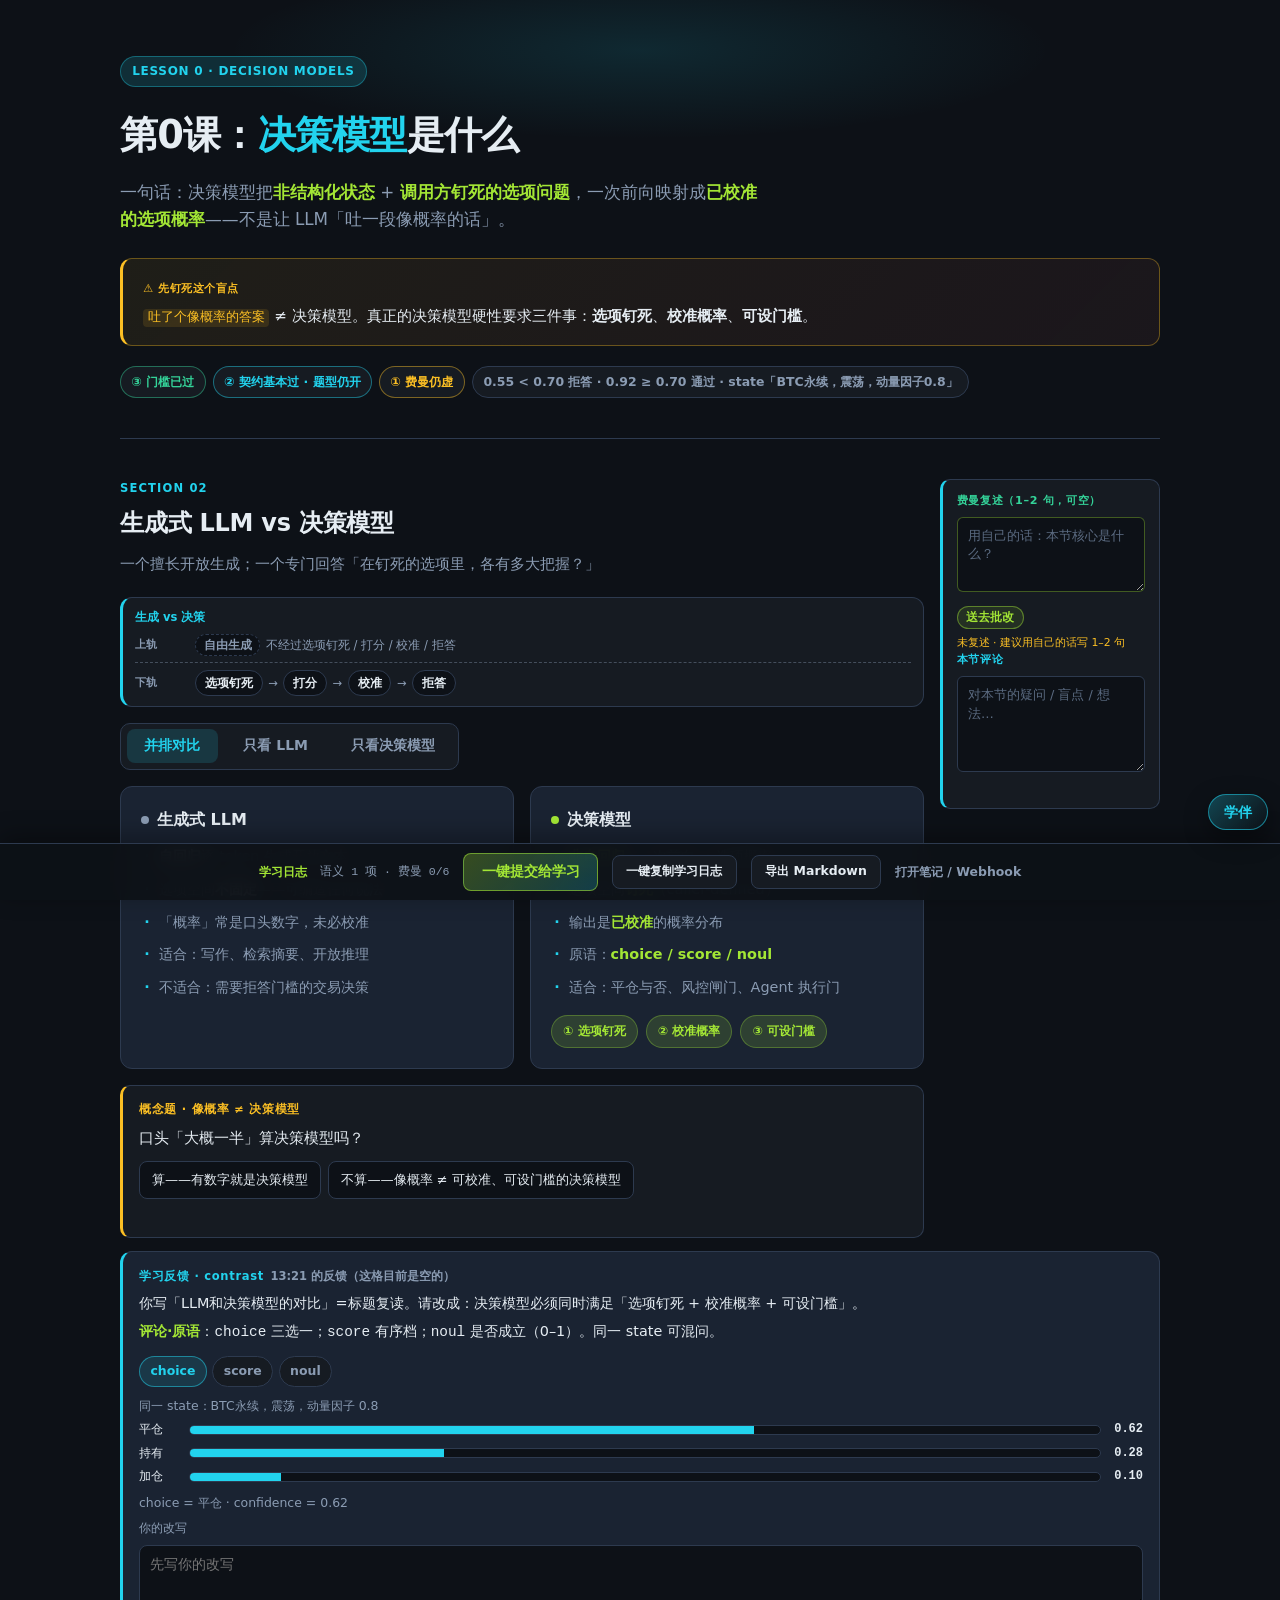
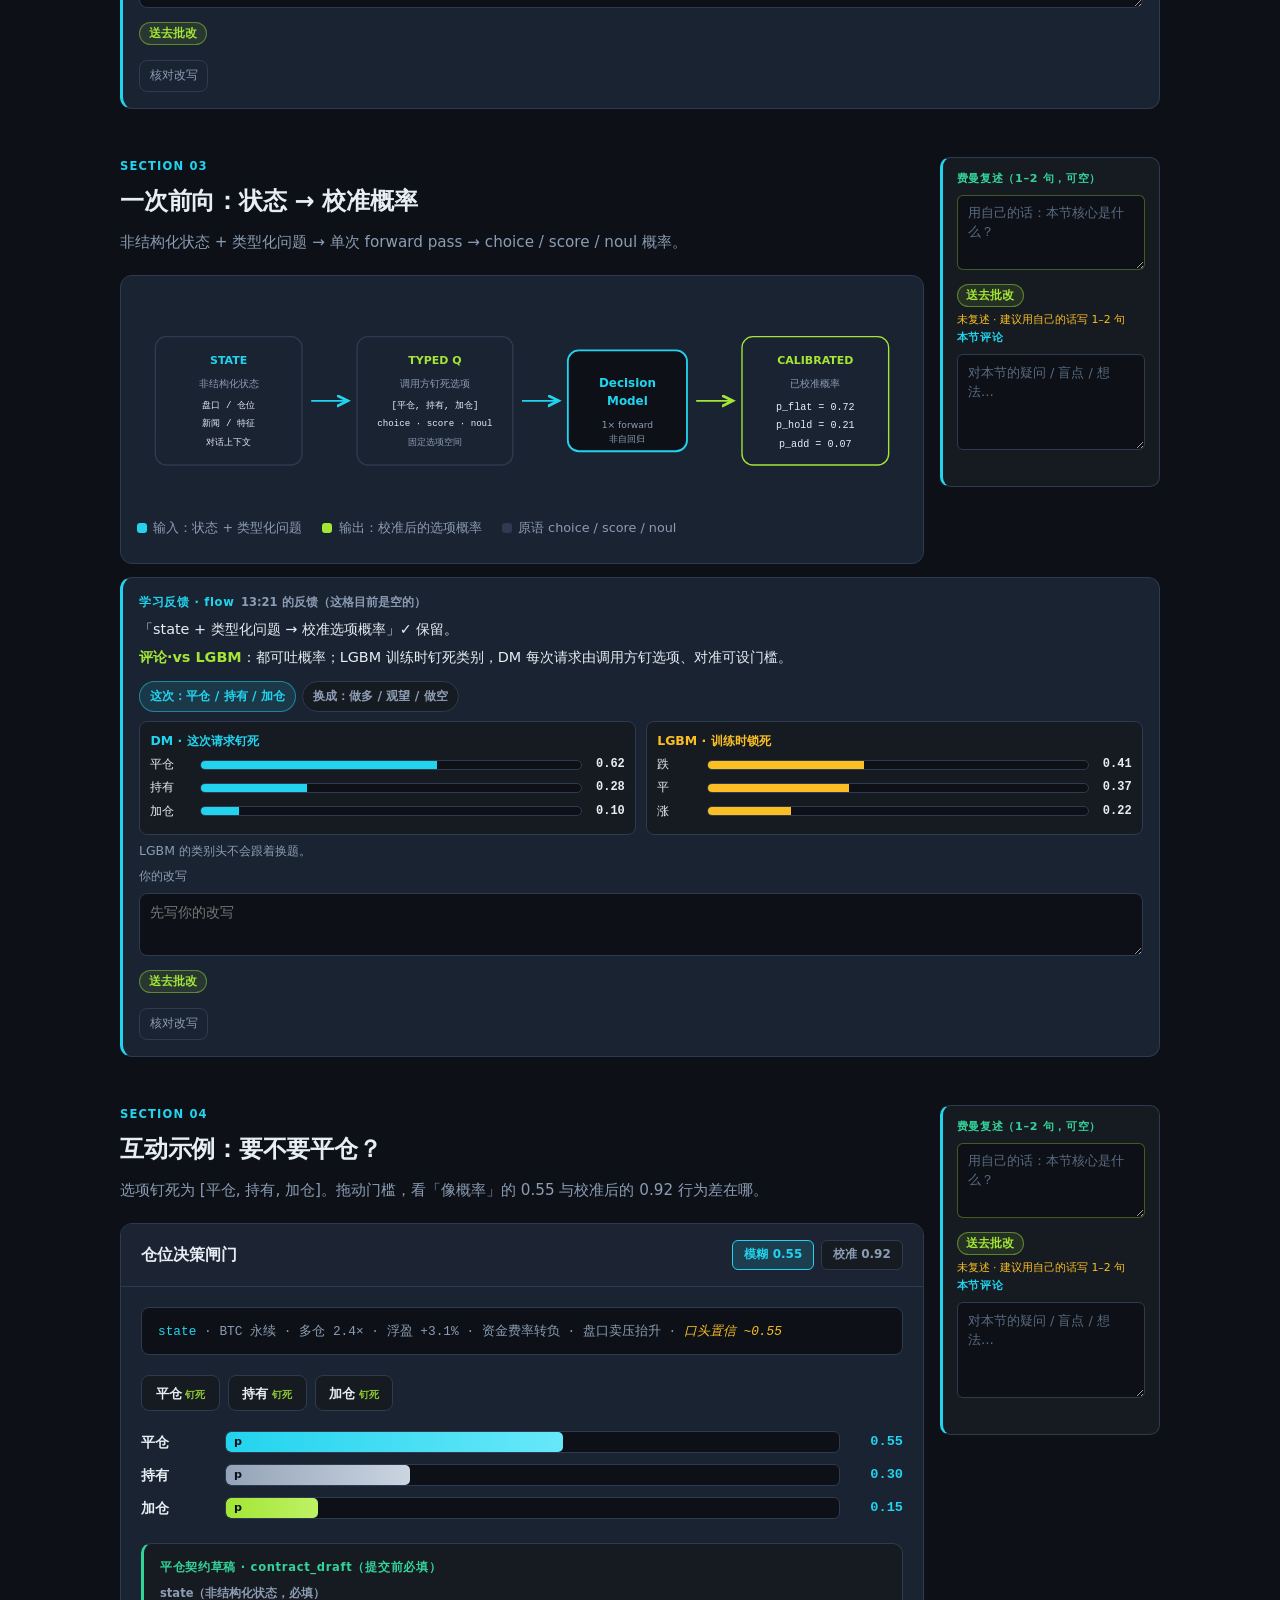
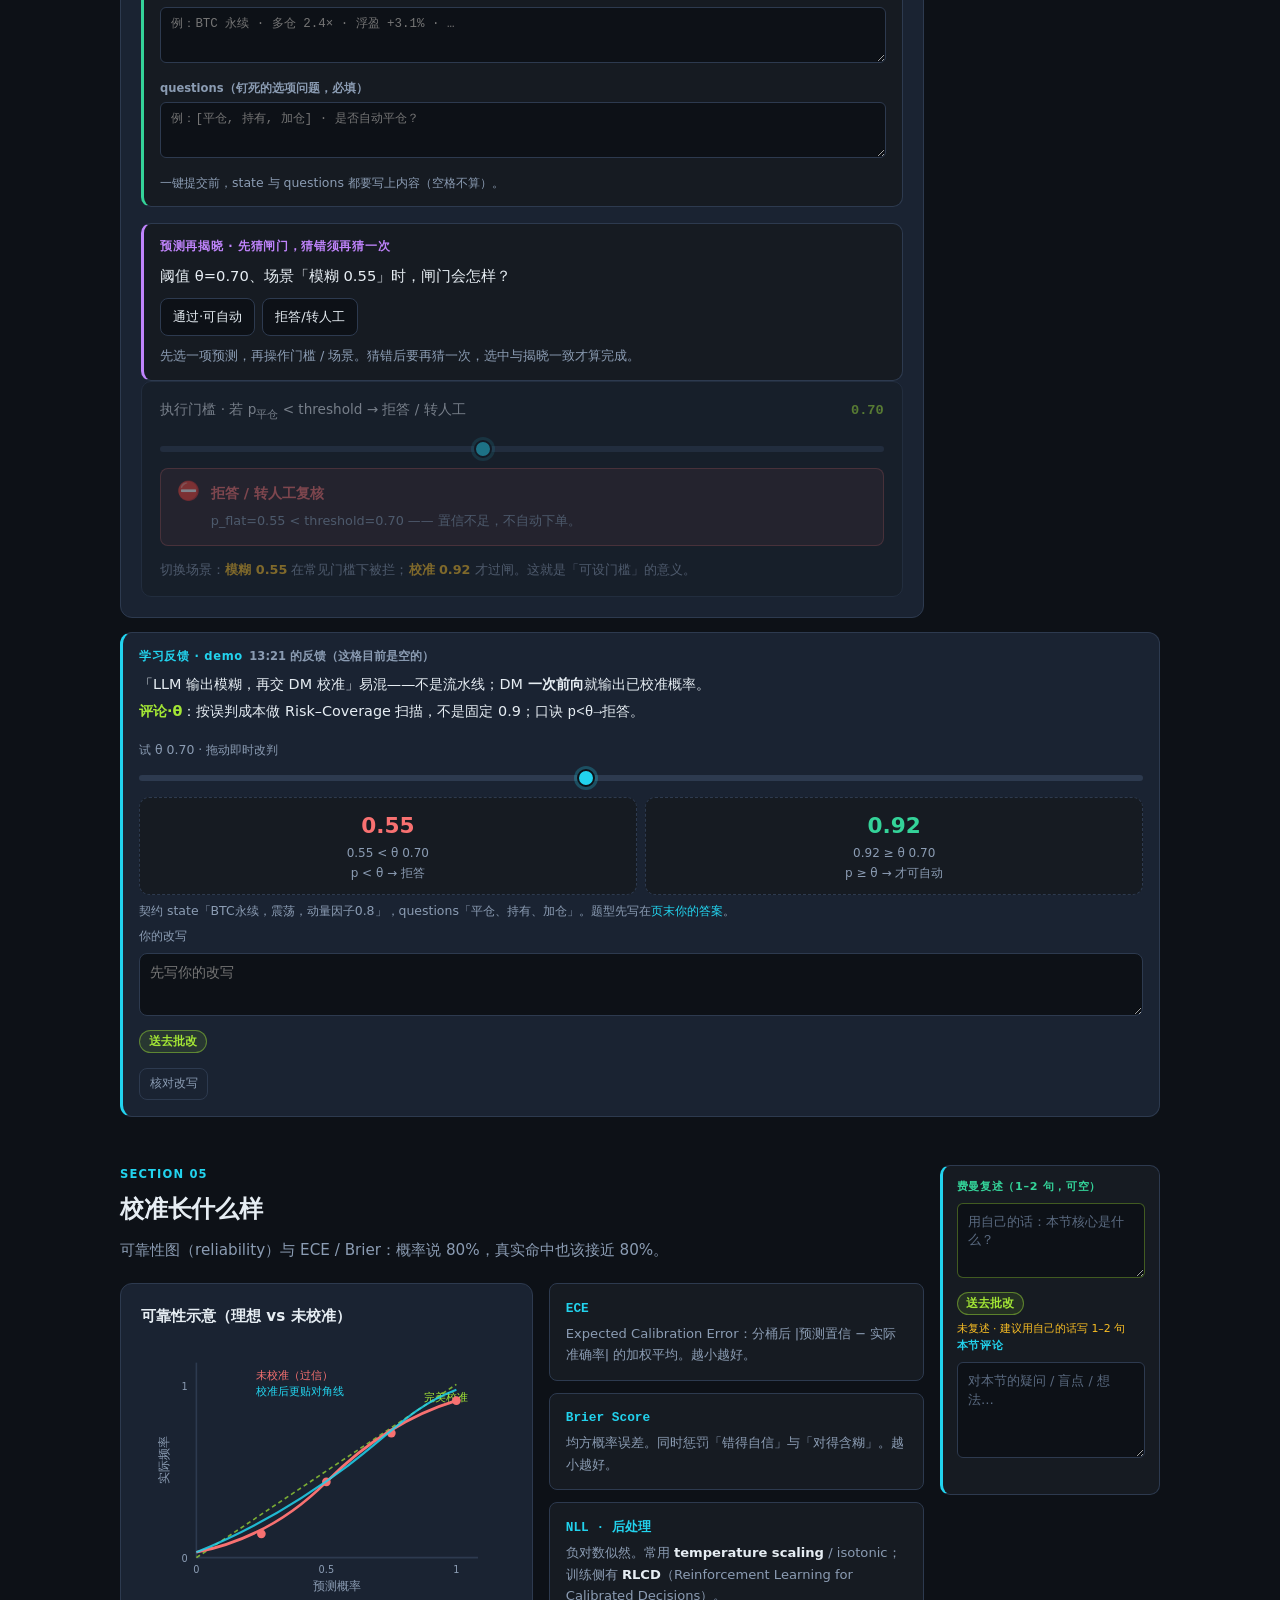
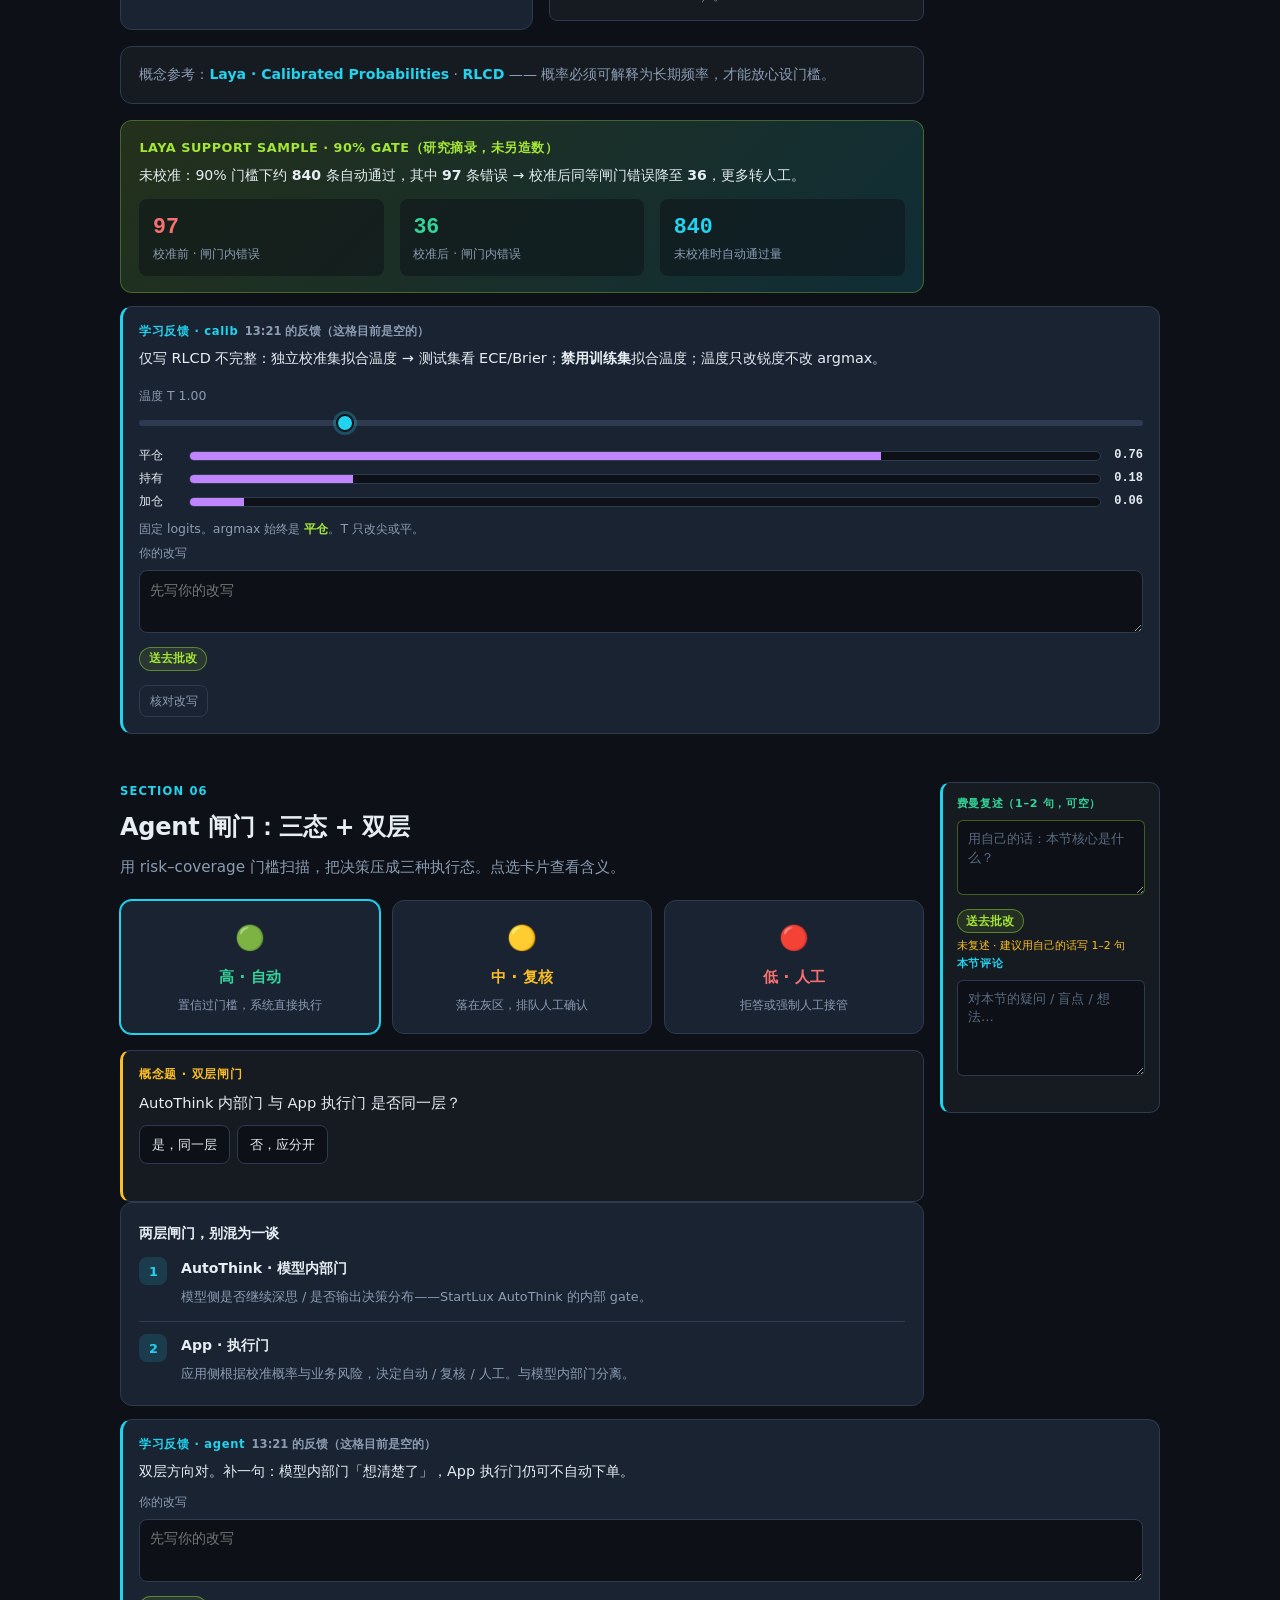
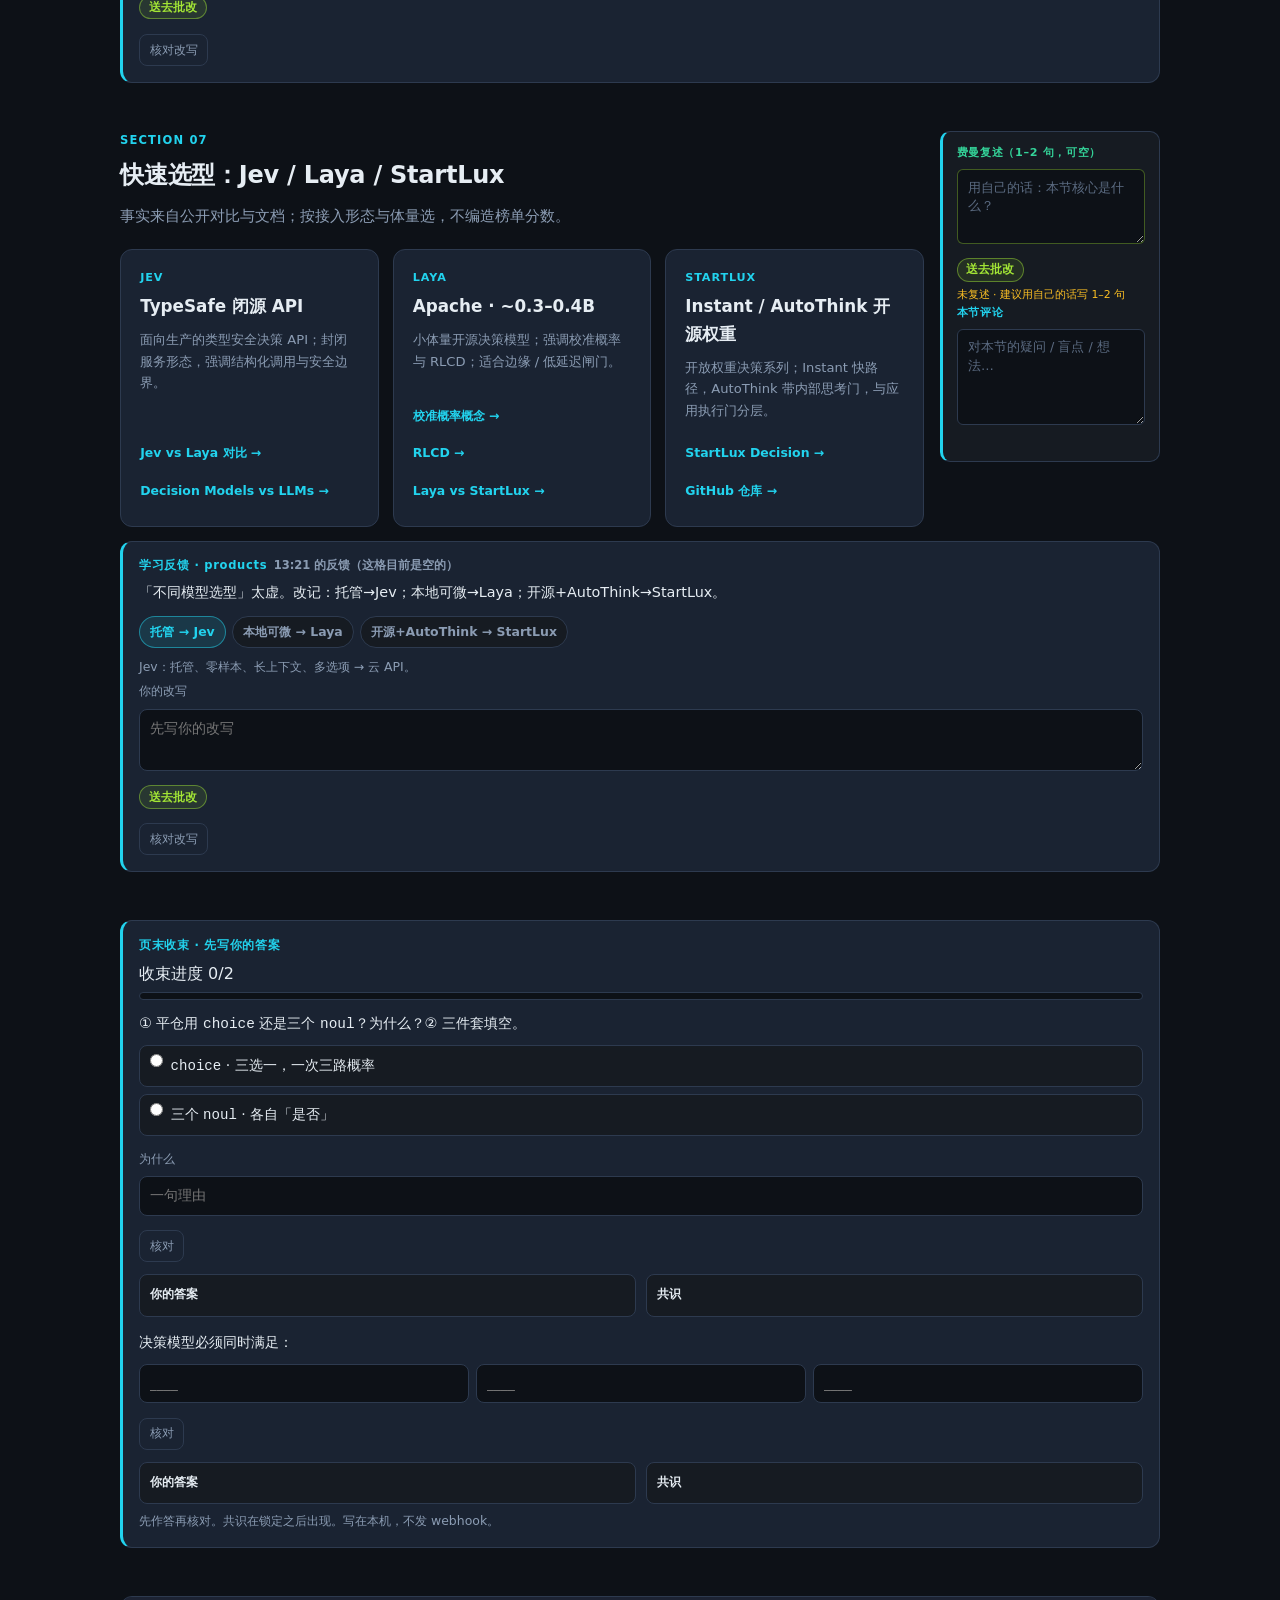
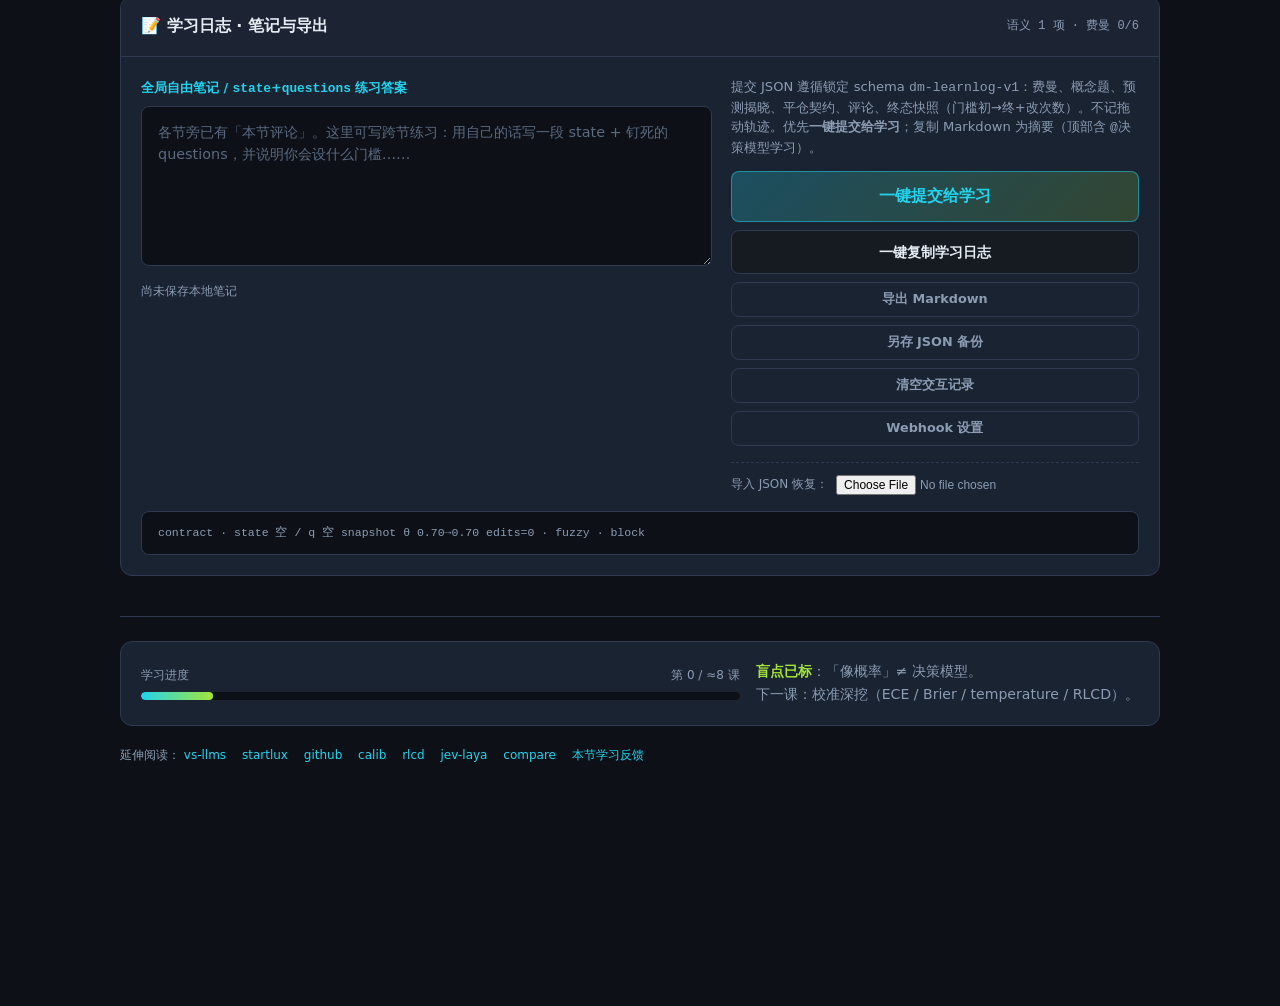
==== commit a64c6cc4: "Highlight the 生成 vs 决策 flow when tutor viz arrives A prefab dual-track diagram lights the focus node" ====
--- a/index.html
+++ b/index.html
@@ -1502,6 +1502,89 @@
   border-color: rgba(251,191,36,0.4);
 }
 .fy-tutor-inline.hint .fy-inline-lab { color: var(--warn); }
+.gdf {
+  margin: 0.85rem 0 1rem;
+  padding: 0.65rem 0.75rem 0.6rem;
+  border-radius: 12px;
+  border: 1px solid var(--border);
+  border-left: 3px solid var(--cyan);
+  background: var(--bg2);
+}
+.gdf-h {
+  font-size: 0.72rem;
+  font-weight: 700;
+  color: var(--cyan);
+  margin-bottom: 0.15rem;
+}
+.gdf-track {
+  display: flex;
+  flex-wrap: wrap;
+  align-items: center;
+  gap: 0.35rem;
+  margin-top: 0.45rem;
+}
+.gdf-gen {
+  padding-bottom: 0.4rem;
+  border-bottom: 1px dashed rgba(139,156,179,0.4);
+}
+.gdf-k {
+  flex: 0 0 auto;
+  min-width: 3.4rem;
+  font-size: 0.68rem;
+  font-weight: 700;
+  color: var(--muted);
+}
+.gdf-node {
+  display: inline-flex;
+  align-items: center;
+  padding: 0.28rem 0.55rem;
+  border-radius: 999px;
+  border: 1px solid var(--border);
+  background: var(--bg);
+  color: var(--text);
+  font-size: 0.78rem;
+  font-weight: 700;
+  line-height: 1.2;
+}
+.gdf-gen .gdf-node {
+  border-style: dashed;
+  font-weight: 600;
+  color: var(--muted);
+  padding: 0.16rem 0.48rem;
+  font-size: 0.74rem;
+}
+.gdf-side,
+.gdf-arr {
+  font-size: 0.72rem;
+  color: var(--muted);
+}
+.gdf.is-focused .gdf-node,
+.gdf.is-focused .gdf-arr,
+.gdf.is-focused .gdf-side,
+.gdf.is-focused .gdf-k {
+  opacity: 0.38;
+}
+.gdf.is-focused .gdf-node.is-focus {
+  opacity: 1;
+  color: #042026;
+  border-style: solid;
+  border-color: var(--cyan);
+  background: var(--cyan);
+  box-shadow: 0 0 0 3px rgba(34,211,238,0.28);
+}
+.gdf.is-focused .gdf-gen .gdf-node.is-focus {
+  color: #1c1404;
+  border-color: var(--warn);
+  background: var(--warn);
+  box-shadow: 0 0 0 3px rgba(251,191,36,0.28);
+}
+.gdf-cap {
+  margin: 0.5rem 0 0;
+  font-size: 0.75rem;
+  line-height: 1.45;
+  color: var(--lime);
+}
+.gdf-cap[hidden] { display: none !important; }
 @media (max-width: 520px) {
   .tutor-drawer {
     left: 0.55rem;
@@ -1542,6 +1625,26 @@
     <div class="sec-label">Section 02</div>
     <h2>生成式 LLM vs 决策模型</h2>
     <p class="lead">一个擅长开放生成；一个专门回答「在钉死的选项里，各有多大把握？」</p>
+
+    <div class="gdf" id="tutorViz" data-compare="gen-vs-decision" aria-label="生成 vs 决策">
+      <div class="gdf-h">生成 vs 决策</div>
+      <div class="gdf-track gdf-gen">
+        <span class="gdf-k">上轨</span>
+        <span class="gdf-node" data-viz-node="gen">自由生成</span>
+        <span class="gdf-side">不经过选项钉死 / 打分 / 校准 / 拒答</span>
+      </div>
+      <div class="gdf-track gdf-dec">
+        <span class="gdf-k">下轨</span>
+        <span class="gdf-node" data-viz-node="choice">选项钉死</span>
+        <span class="gdf-arr" aria-hidden="true">→</span>
+        <span class="gdf-node" data-viz-node="score">打分</span>
+        <span class="gdf-arr" aria-hidden="true">→</span>
+        <span class="gdf-node" data-viz-node="calib">校准</span>
+        <span class="gdf-arr" aria-hidden="true">→</span>
+        <span class="gdf-node" data-viz-node="noul">拒答</span>
+      </div>
+      <p class="gdf-cap" hidden></p>
+    </div>
 
     <div class="toggle-bar" role="tablist">
       <button type="button" class="active" data-view="both" aria-selected="true">并排对比</button>
@@ -4019,6 +4122,60 @@
     return configured || TUTOR_ABSOLUTE;
   }
   var TUTOR_URL = resolveTutorUrl();
+
+  var VIZ_FOCUS = { gen: 1, choice: 1, score: 1, calib: 1, noul: 1 };
+  function vizNeutral(root) {
+    root.classList.remove("is-focused");
+    root.removeAttribute("data-focus");
+    var nodes = root.querySelectorAll("[data-viz-node]");
+    for (var i = 0; i < nodes.length; i++) {
+      nodes[i].classList.remove("is-focus");
+      nodes[i].removeAttribute("aria-current");
+    }
+    var cap = root.querySelector(".gdf-cap");
+    if (cap) { cap.textContent = ""; cap.hidden = true; }
+  }
+  function applyTutorViz(viz) {
+    var root = document.getElementById("tutorViz");
+    if (!root) return;
+    try {
+      if (viz == null || viz === false) { vizNeutral(root); return; }
+      if (typeof viz !== "object" || Array.isArray(viz)) return;
+      if (viz.type !== "flow") return;
+      if (viz.compare != null && viz.compare !== "" && viz.compare !== "gen-vs-decision") return;
+      if (viz.nodes != null && !Array.isArray(viz.nodes)) return;
+      var focus = "";
+      if (viz.focus != null && viz.focus !== "") {
+        focus = String(viz.focus);
+        if (!VIZ_FOCUS[focus]) focus = "";
+      }
+      vizNeutral(root);
+      if (focus) {
+        var el = root.querySelector('[data-viz-node="' + focus + '"]');
+        if (el) {
+          root.classList.add("is-focused");
+          root.setAttribute("data-focus", focus);
+          el.classList.add("is-focus");
+          el.setAttribute("aria-current", "true");
+        }
+      }
+      var capEl = root.querySelector(".gdf-cap");
+      if (capEl && typeof viz.caption === "string") {
+        var text = viz.caption.replace(/\s+/g, " ").trim();
+        if (text) {
+          var chars = Array.from(text);
+          if (chars.length > 40) text = chars.slice(0, 40).join("");
+          capEl.textContent = text;
+          capEl.hidden = false;
+        }
+      }
+      if (focus) {
+        try { root.scrollIntoView({ block: "nearest", behavior: "smooth" }); } catch (eScroll) {}
+      }
+    } catch (eViz) {}
+  }
+  window.applyTutorViz = applyTutorViz;
+
   var SUMMARY_KEY = "dm_lesson0_tutor_summaries";
   var LESSON_ID = "lesson-0";
   var MAX_HISTORY = 8;
@@ -4348,6 +4505,10 @@
       sendBtn.textContent = "发送";
       setStatus("");
       renderThread();
+      try {
+        if (!payload || payload.viz == null) applyTutorViz(null);
+        else applyTutorViz(payload.viz);
+      } catch (eVizDone) {}
       return;
     }
     if (eventName === "error") {
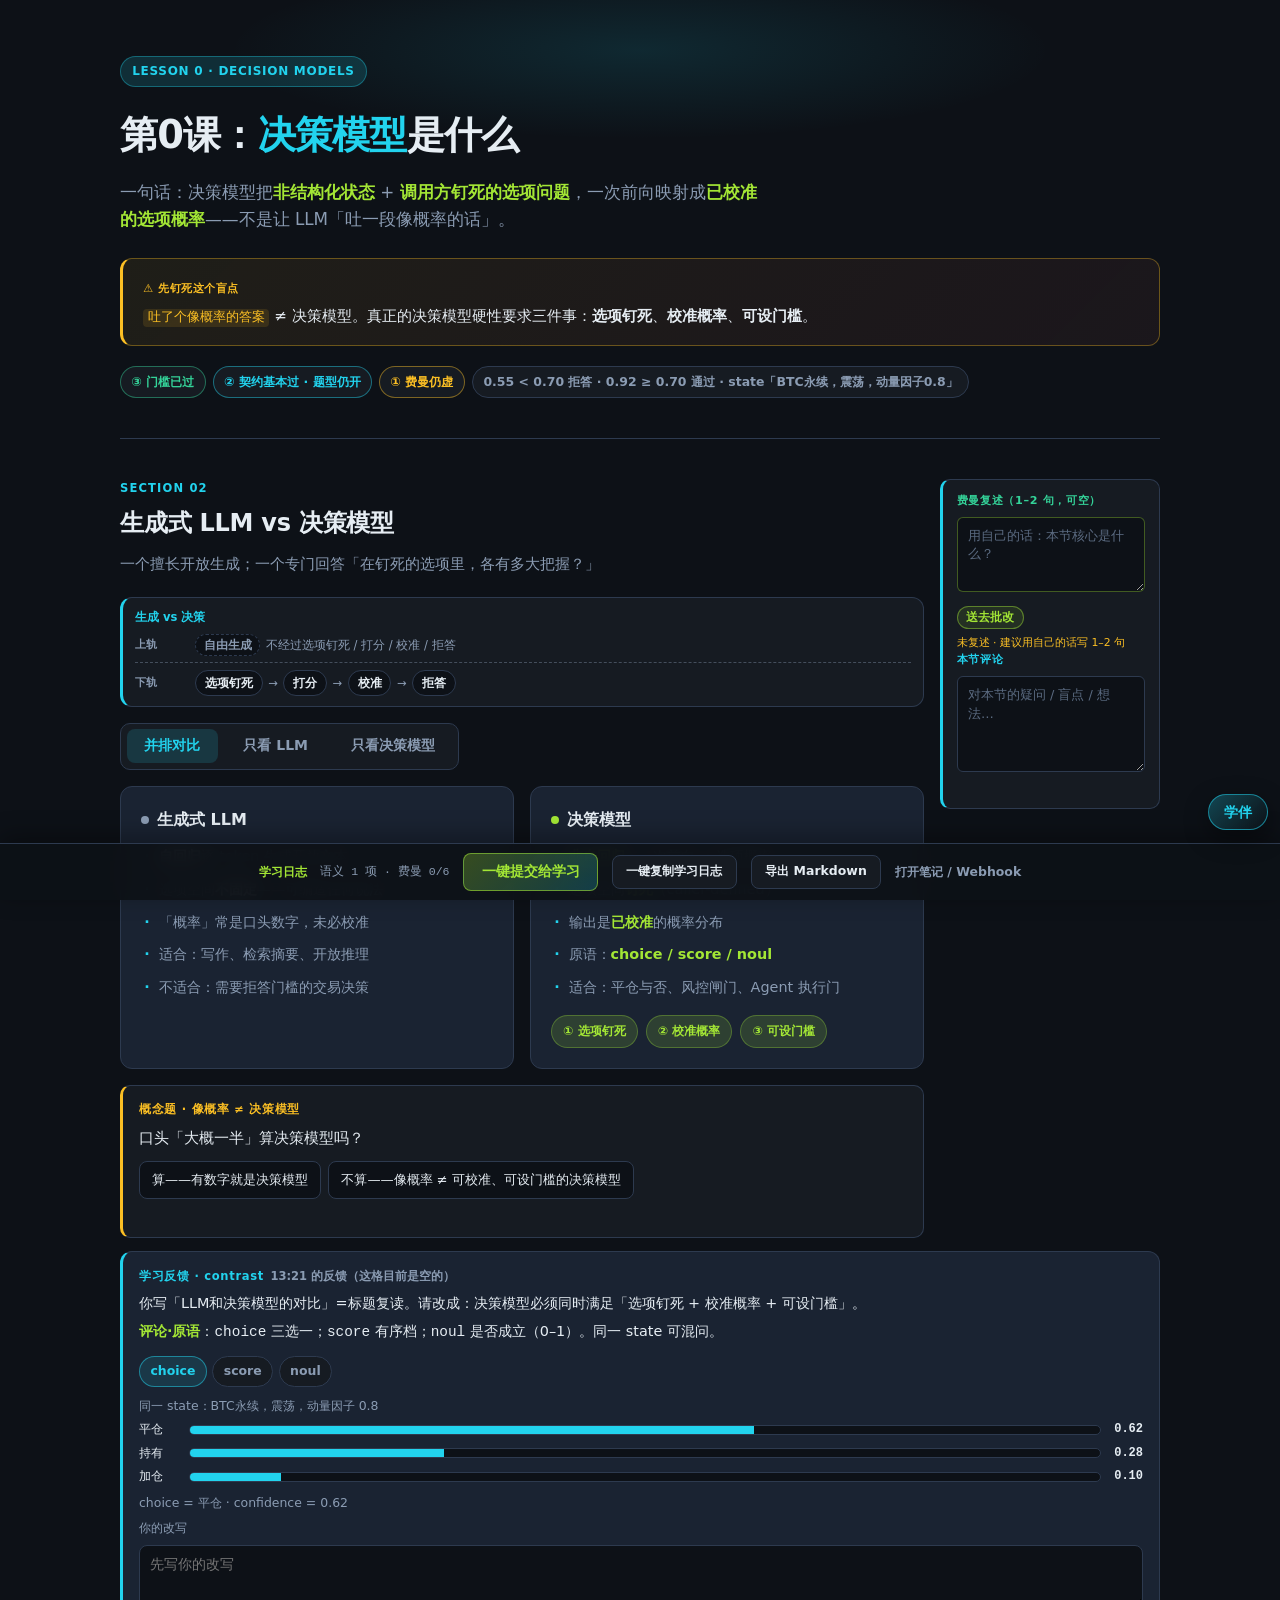
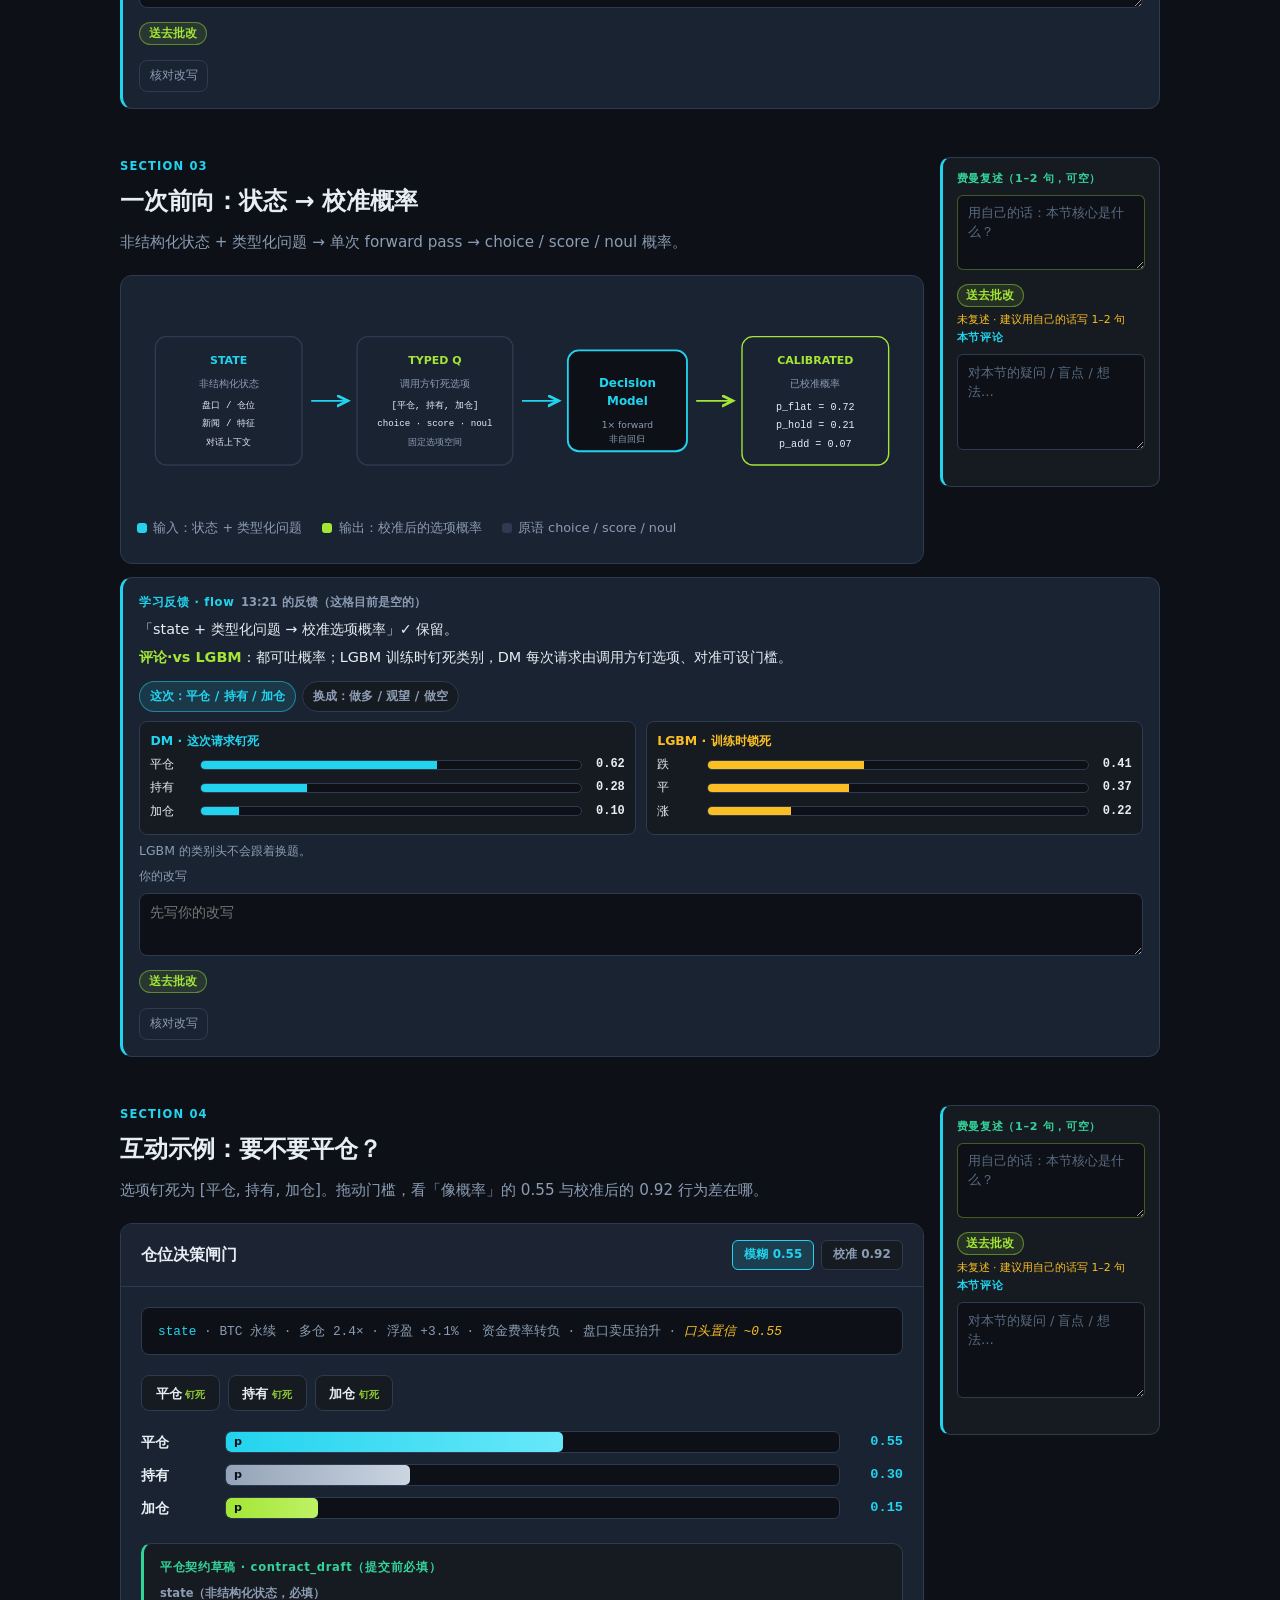
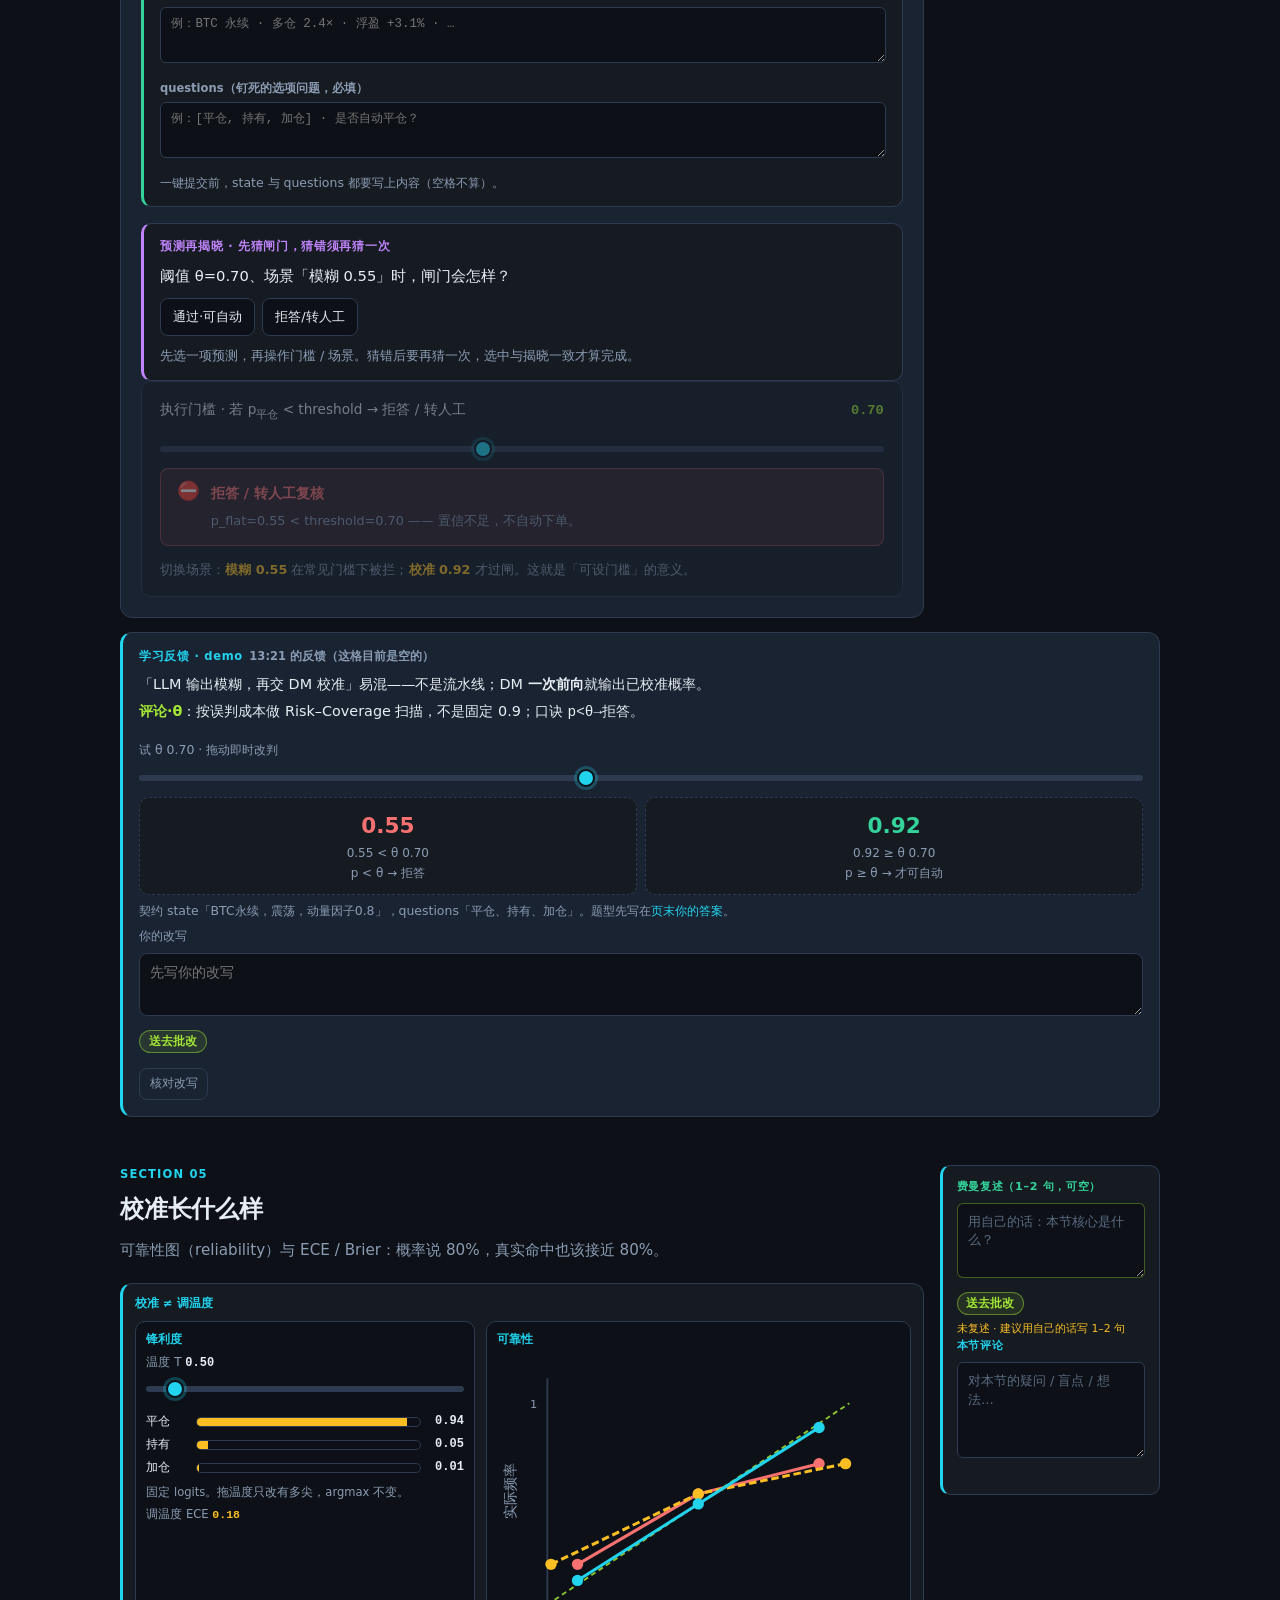
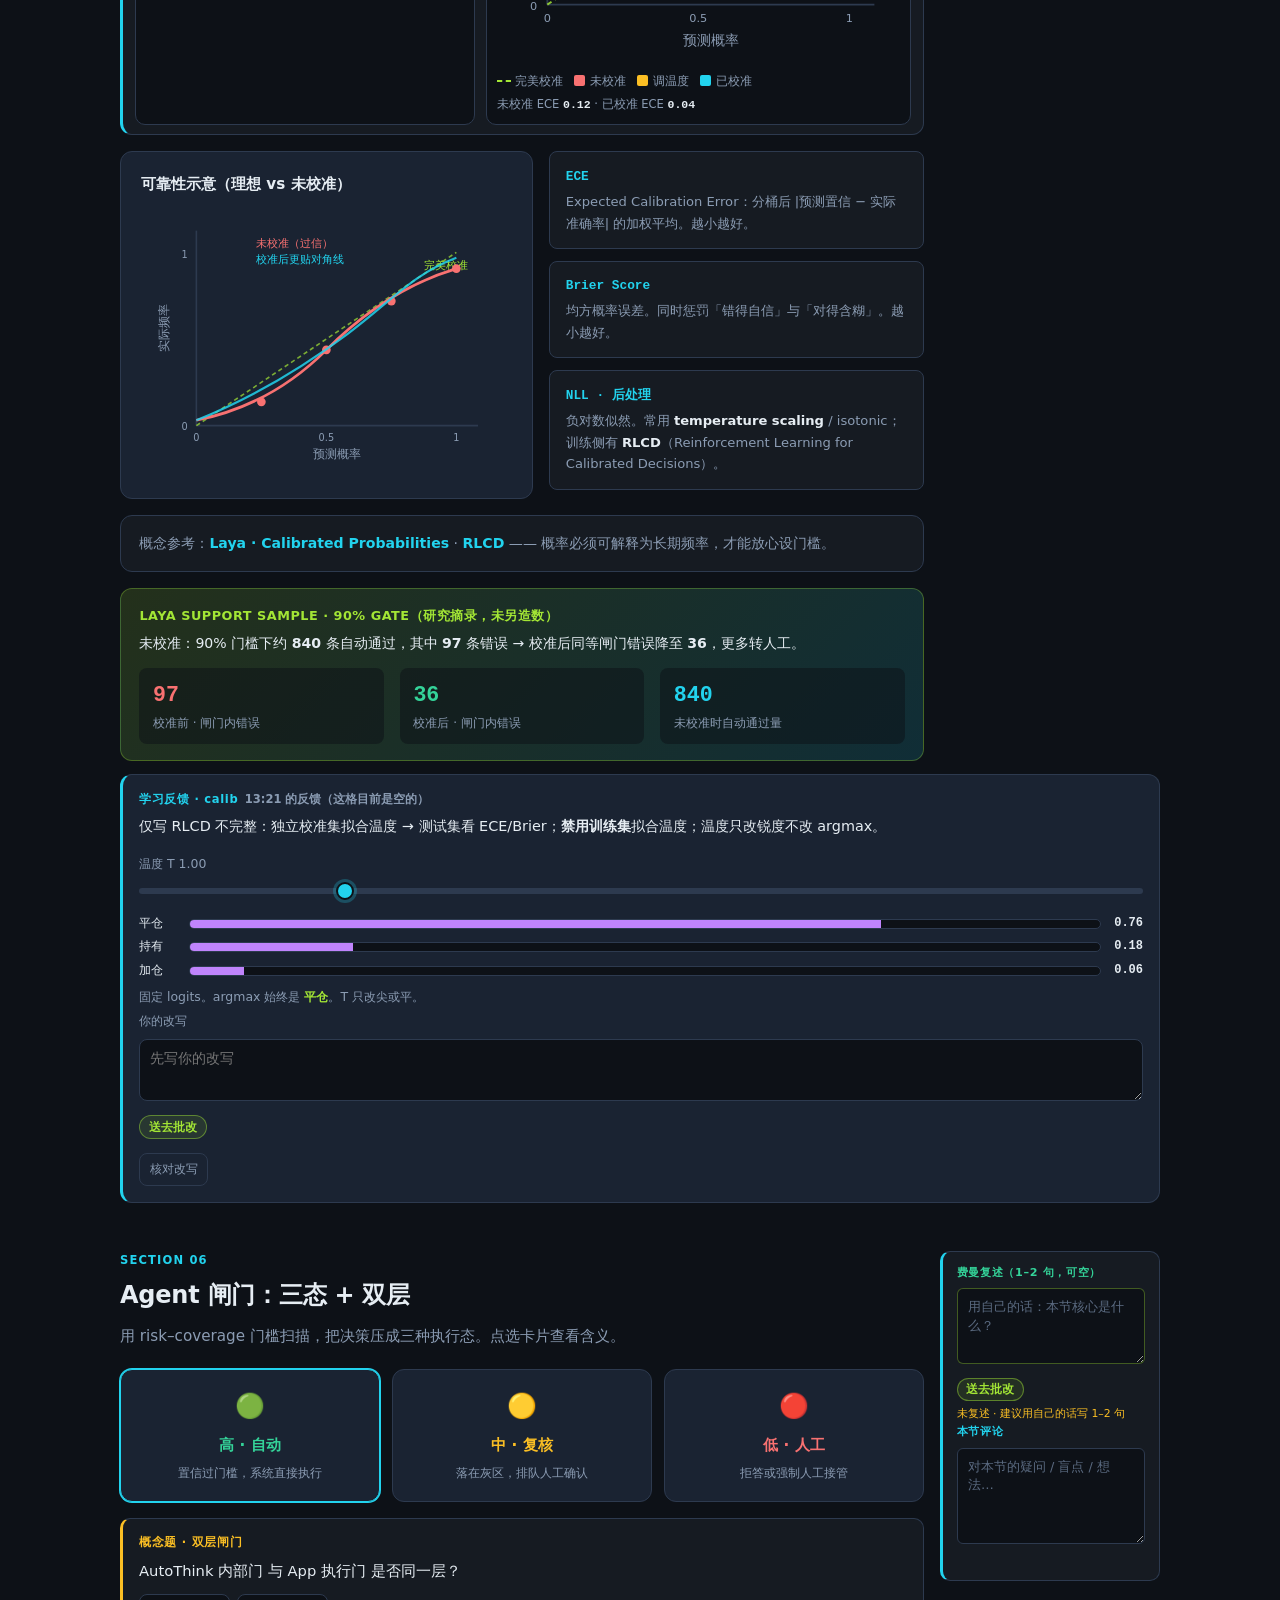
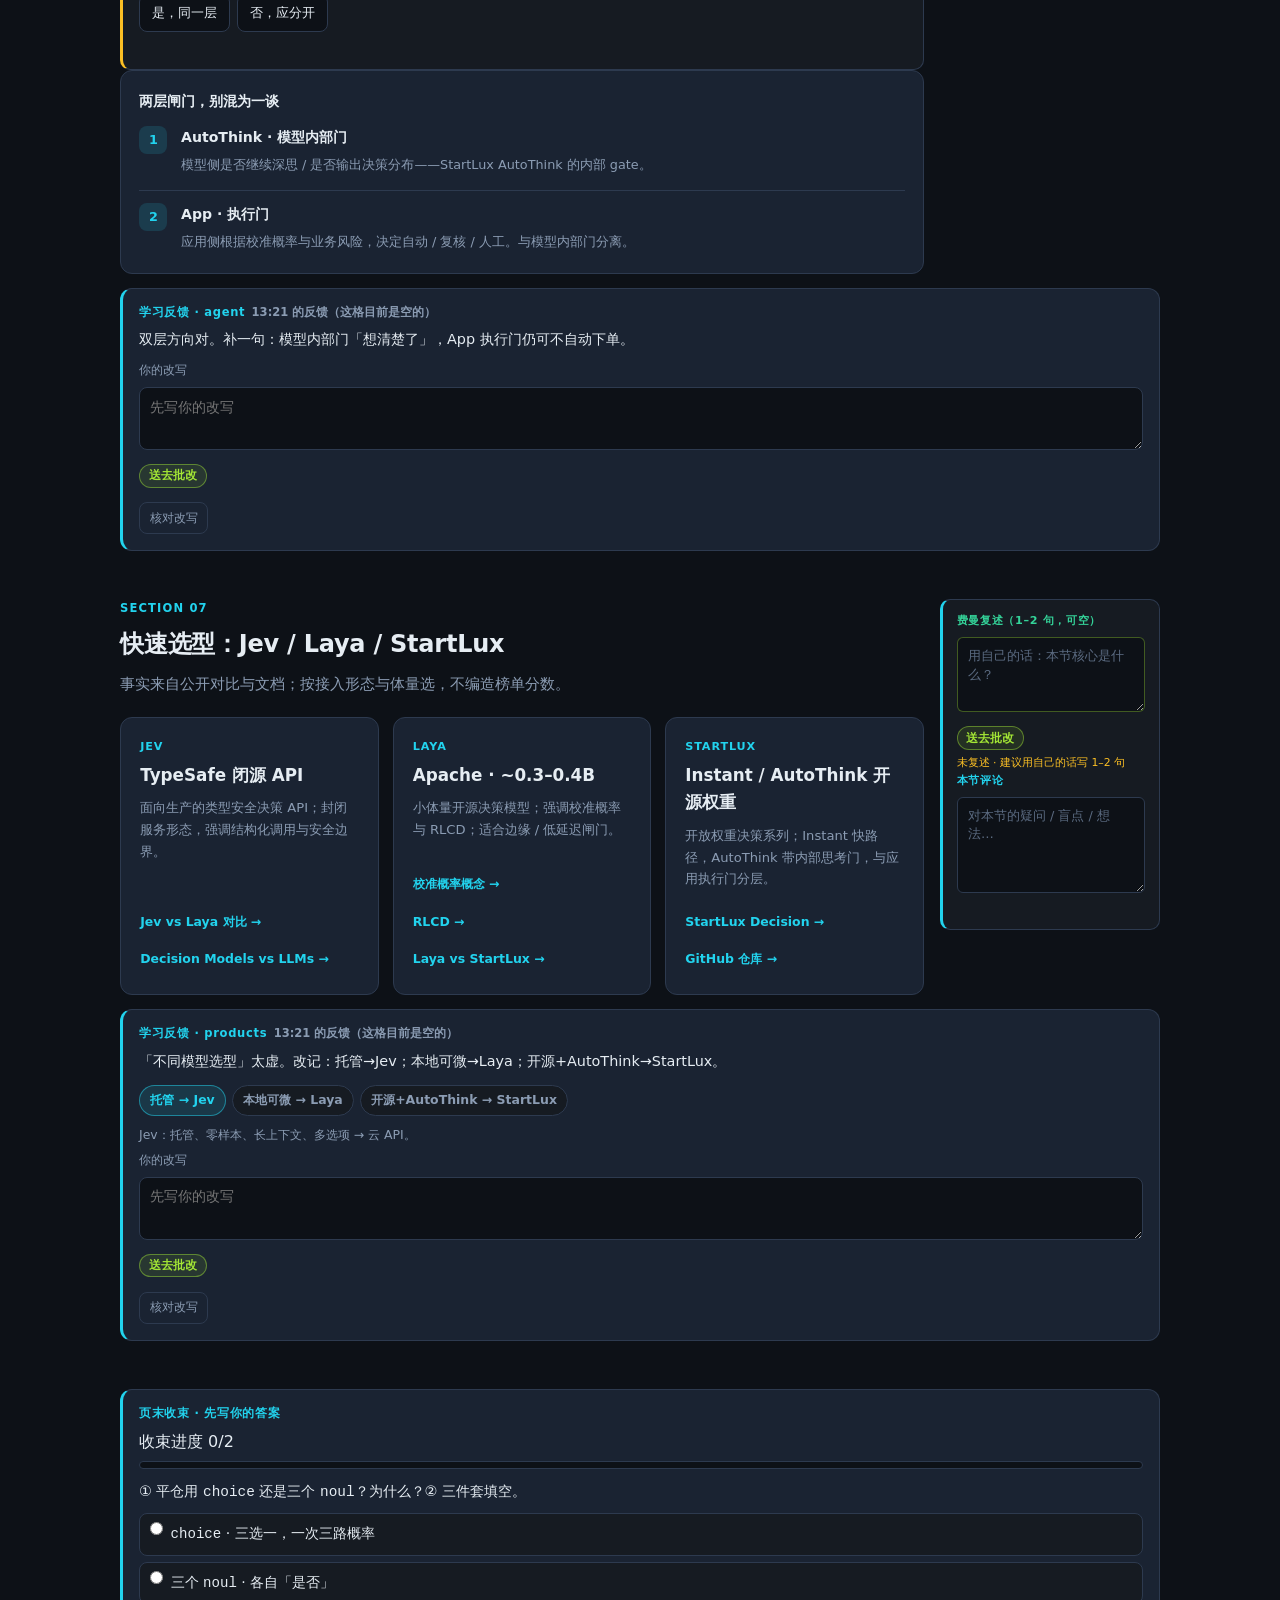
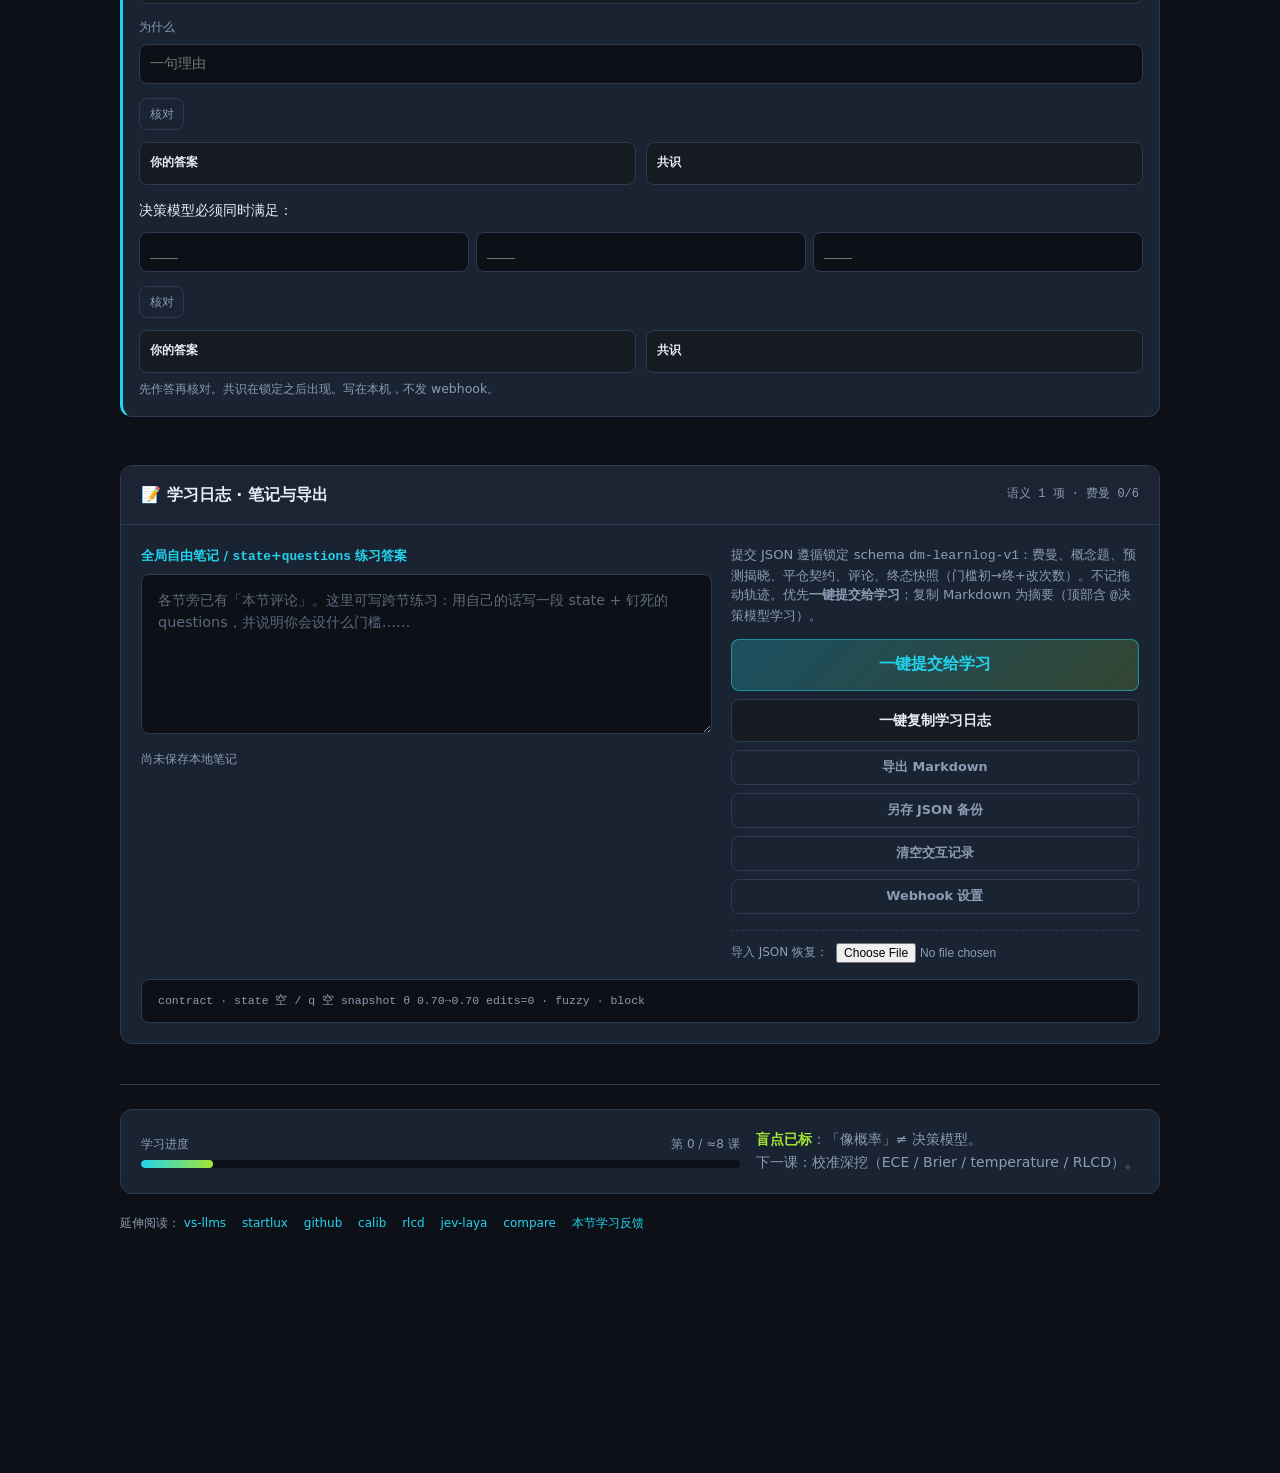
==== commit 3c67c40c: "Add the Lesson 0 chart that separates calibration from temperature. The calib section now has a reli" ====
--- a/index.html
+++ b/index.html
@@ -1502,6 +1502,43 @@
   border-color: rgba(251,191,36,0.4);
 }
 .fy-tutor-inline.hint .fy-inline-lab { color: var(--warn); }
+.fy-viz-cue {
+  display: flex;
+  flex-direction: column;
+  align-items: flex-start;
+  gap: 0.12rem;
+  width: 100%;
+  margin-top: 0.45rem;
+  padding: 0.42rem 0.55rem;
+  border-radius: 8px;
+  border: 1px solid rgba(34,211,238,0.55);
+  background: rgba(34,211,238,0.12);
+  color: var(--cyan);
+  font-family: inherit;
+  font-size: 0.75rem;
+  font-weight: 700;
+  line-height: 1.35;
+  text-align: left;
+  cursor: pointer;
+}
+.fy-viz-cue[hidden] { display: none !important; }
+.fy-viz-cue:hover,
+.fy-viz-cue:focus-visible {
+  border-color: var(--cyan);
+  background: rgba(34,211,238,0.22);
+  outline: none;
+}
+.fy-viz-lead { display: block; }
+.fy-viz-cap {
+  display: block;
+  font-weight: 600;
+  color: var(--lime);
+}
+.tutor-viz-cue {
+  flex: 0 0 auto;
+  width: auto;
+  margin: 0 0.75rem 0.5rem;
+}
 .gdf {
   margin: 0.85rem 0 1rem;
   padding: 0.65rem 0.75rem 0.6rem;
@@ -1585,6 +1622,84 @@
   color: var(--lime);
 }
 .gdf-cap[hidden] { display: none !important; }
+.calib-viz .cv-split {
+  display: grid;
+  grid-template-columns: minmax(0, 0.92fr) minmax(0, 1.15fr);
+  gap: 0.65rem;
+  margin-top: 0.45rem;
+}
+@media (max-width: 700px) {
+  .calib-viz .cv-split { grid-template-columns: 1fr; }
+}
+.cv-node {
+  min-width: 0;
+  padding: 0.55rem 0.65rem 0.6rem;
+  border-radius: 10px;
+  border: 1px solid var(--border);
+  background: var(--bg);
+}
+.cv-k {
+  font-size: 0.72rem;
+  font-weight: 700;
+  color: var(--cyan);
+  margin-bottom: 0.25rem;
+}
+.cv-lab {
+  display: block;
+  font-size: 0.75rem;
+  color: var(--muted);
+}
+.cv-lab output {
+  font-family: var(--mono);
+  color: var(--text);
+  font-weight: 700;
+}
+.cv-note,
+.cv-metric {
+  margin-top: 0.35rem;
+  font-size: 0.72rem;
+  line-height: 1.45;
+  color: var(--muted);
+}
+.cv-metric b {
+  font-family: var(--mono);
+  color: var(--text);
+  font-weight: 700;
+}
+.cv-metric b.ece-temp { color: var(--warn); }
+.cv-legend {
+  display: flex;
+  flex-wrap: wrap;
+  gap: 0.35rem 0.7rem;
+  margin: 0.4rem 0 0;
+  padding: 0;
+  list-style: none;
+  font-size: 0.72rem;
+  color: var(--muted);
+}
+.cv-legend i {
+  display: inline-block;
+  width: 0.7rem;
+  height: 0.7rem;
+  margin-right: 0.28rem;
+  border-radius: 2px;
+  vertical-align: -1px;
+}
+.cv-legend .dash {
+  width: 0.85rem;
+  height: 0;
+  border-radius: 0;
+  background: transparent;
+  border-top: 2px dashed var(--lime);
+  vertical-align: 3px;
+}
+.calib-viz.is-focused .cv-node { opacity: 0.42; }
+.calib-viz.is-focused .cv-node.is-focus {
+  opacity: 1;
+  border-color: var(--cyan);
+  box-shadow: 0 0 0 3px rgba(34,211,238,0.28);
+}
+.calib-viz svg { display: block; width: 100%; height: auto; }
 @media (max-width: 520px) {
   .tutor-drawer {
     left: 0.55rem;
@@ -1957,6 +2072,32 @@
     <div class="sec-label">Section 05</div>
     <h2>校准长什么样</h2>
     <p class="lead">可靠性图（reliability）与 ECE / Brier：概率说 80%，真实命中也该接近 80%。</p>
+
+    <div class="gdf calib-viz" id="tutorCalibViz" data-compare="temp-vs-calib" aria-label="校准不等于调温度">
+      <div class="gdf-h">校准 ≠ 调温度</div>
+      <div class="cv-split">
+        <div class="cv-node" data-viz-node="sharpness">
+          <div class="cv-k">锋利度</div>
+          <label class="cv-lab" for="tutorCalibTemp">温度 T <output id="tutorCalibTempOut">0.50</output></label>
+          <input class="lf-range" id="tutorCalibTemp" type="range" min="25" max="400" value="50" step="5" aria-valuemin="25" aria-valuemax="400" aria-valuenow="50" aria-label="温度">
+          <div id="tutorCalibBars"></div>
+          <p class="cv-note">固定 logits。拖温度只改有多尖，argmax 不变。</p>
+          <p class="cv-metric">调温度 ECE <b id="tutorCalibEceTemp" class="ece-temp">0.18</b></p>
+        </div>
+        <div class="cv-node" data-viz-node="reliability">
+          <div class="cv-k">可靠性</div>
+          <svg id="tutorCalibPlot" viewBox="0 0 320 248" role="img" aria-label="可靠性图：未校准、调温度、已校准"></svg>
+          <ul class="cv-legend">
+            <li><i class="dash"></i>完美校准</li>
+            <li><i style="background:#f87171"></i>未校准</li>
+            <li><i style="background:#fbbf24"></i>调温度</li>
+            <li><i style="background:#22d3ee"></i>已校准</li>
+          </ul>
+          <p class="cv-metric">未校准 ECE <b id="tutorCalibEceRaw">0.12</b> · 已校准 ECE <b id="tutorCalibEceCal">0.04</b></p>
+        </div>
+      </div>
+      <p class="gdf-cap" hidden></p>
+    </div>
 
     <div class="calib-grid">
       <div class="chart-card">
@@ -2357,6 +2498,7 @@
   <p class="tutor-help" id="tutorTitle">闭卷题仍由页面规则判定；AI 只追问/批改费曼</p>
   <p class="tutor-source" id="tutorSource" hidden></p>
   <div class="tutor-log" id="tutorLog" role="log" aria-live="polite" aria-relevant="additions"></div>
+  <button type="button" class="fy-viz-cue tutor-viz-cue" id="tutorVizCue" hidden></button>
   <div class="tutor-compose">
     <textarea id="tutorInput" rows="3" placeholder="就这一课追问…" maxlength="4000"></textarea>
     <div class="tutor-actions">
@@ -4124,7 +4266,18 @@
   var TUTOR_URL = resolveTutorUrl();
 
   var VIZ_FOCUS = { gen: 1, choice: 1, score: 1, calib: 1, noul: 1 };
+  var VIZ_FOCUS_LABEL = {
+    gen: "自由生成",
+    choice: "选项钉死",
+    score: "打分",
+    calib: "校准",
+    noul: "拒答"
+  };
+  // calib-curve whitelist: focus sharpness|reliability (legacy "calib" → reliability);
+  // compare temp-vs-calib or omitted; nodes, if present, only those two names.
+  var CALIB_FOCUS_LABEL = { sharpness: "锋利度", reliability: "可靠性" };
   function vizNeutral(root) {
+    if (!root) return;
     root.classList.remove("is-focused");
     root.removeAttribute("data-focus");
     var nodes = root.querySelectorAll("[data-viz-node]");
@@ -4135,46 +4288,295 @@
     var cap = root.querySelector(".gdf-cap");
     if (cap) { cap.textContent = ""; cap.hidden = true; }
   }
+  function clipVizCaption(caption) {
+    if (typeof caption !== "string") return "";
+    var text = caption.replace(/\s+/g, " ").trim();
+    if (!text) return "";
+    var chars = Array.from(text);
+    if (chars.length > 40) text = chars.slice(0, 40).join("");
+    return text;
+  }
+  function applyFlowViz(viz) {
+    var root = document.getElementById("tutorViz");
+    if (!root) return null;
+    if (viz.compare != null && viz.compare !== "" && viz.compare !== "gen-vs-decision") return null;
+    if (viz.nodes != null && !Array.isArray(viz.nodes)) return null;
+    var focus = "";
+    if (viz.focus != null && viz.focus !== "") {
+      focus = String(viz.focus);
+      if (!VIZ_FOCUS[focus]) focus = "";
+    }
+    vizNeutral(document.getElementById("tutorCalibViz"));
+    vizNeutral(root);
+    var focusedEl = null;
+    if (focus) {
+      focusedEl = root.querySelector('[data-viz-node="' + focus + '"]');
+      if (focusedEl) {
+        root.classList.add("is-focused");
+        root.setAttribute("data-focus", focus);
+        focusedEl.classList.add("is-focus");
+        focusedEl.setAttribute("aria-current", "true");
+      }
+    }
+    var caption = clipVizCaption(viz.caption);
+    var capEl = root.querySelector(".gdf-cap");
+    if (capEl && caption) {
+      capEl.textContent = caption;
+      capEl.hidden = false;
+    }
+    if (!focusedEl || !VIZ_FOCUS_LABEL[focus]) return null;
+    try { root.scrollIntoView({ behavior: "smooth", block: "center" }); } catch (eScroll) {}
+    return { focus: focus, label: VIZ_FOCUS_LABEL[focus], caption: caption, chart: "双轨图", target: "tutorViz" };
+  }
+  function applyCalibViz(viz) {
+    var root = document.getElementById("tutorCalibViz");
+    if (!root) return null;
+    if (viz.compare != null && viz.compare !== "" && viz.compare !== "temp-vs-calib") return null;
+    if (viz.nodes != null) {
+      if (!Array.isArray(viz.nodes)) return null;
+      for (var i = 0; i < viz.nodes.length; i++) {
+        if (viz.nodes[i] !== "sharpness" && viz.nodes[i] !== "reliability") return null;
+      }
+    }
+    var focus = viz.focus == null ? "" : String(viz.focus);
+    if (focus === "calib") focus = "reliability";
+    if (!CALIB_FOCUS_LABEL[focus]) return null;
+    var focusedEl = root.querySelector('[data-viz-node="' + focus + '"]');
+    if (!focusedEl) return null;
+    vizNeutral(document.getElementById("tutorViz"));
+    vizNeutral(root);
+    root.classList.add("is-focused");
+    root.setAttribute("data-focus", focus);
+    focusedEl.classList.add("is-focus");
+    focusedEl.setAttribute("aria-current", "true");
+    var caption = clipVizCaption(viz.caption);
+    var capEl = root.querySelector(".gdf-cap");
+    if (capEl && caption) {
+      capEl.textContent = caption;
+      capEl.hidden = false;
+    }
+    try { focusedEl.scrollIntoView({ behavior: "smooth", block: "center" }); } catch (eScroll) {}
+    return { focus: focus, label: CALIB_FOCUS_LABEL[focus], caption: caption, chart: "校准图", target: "tutorCalibViz" };
+  }
   function applyTutorViz(viz) {
-    var root = document.getElementById("tutorViz");
+    try {
+      if (viz == null || viz === false) {
+        vizNeutral(document.getElementById("tutorViz"));
+        vizNeutral(document.getElementById("tutorCalibViz"));
+        return null;
+      }
+      if (typeof viz !== "object" || Array.isArray(viz)) return null;
+      if (viz.type === "flow") return applyFlowViz(viz);
+      if (viz.type === "calib-curve") return applyCalibViz(viz);
+      return null;
+    } catch (eViz) { return null; }
+  }
+  window.applyTutorViz = applyTutorViz;
+
+  function scrollTutorViz(ev) {
+    var btn = ev && ev.currentTarget;
+    var id = "tutorViz";
+    if (btn && btn.getAttribute) {
+      var marked = btn.getAttribute("data-viz-target");
+      if (marked) id = marked;
+    }
+    var root = document.getElementById(id);
     if (!root) return;
-    try {
-      if (viz == null || viz === false) { vizNeutral(root); return; }
-      if (typeof viz !== "object" || Array.isArray(viz)) return;
-      if (viz.type !== "flow") return;
-      if (viz.compare != null && viz.compare !== "" && viz.compare !== "gen-vs-decision") return;
-      if (viz.nodes != null && !Array.isArray(viz.nodes)) return;
-      var focus = "";
-      if (viz.focus != null && viz.focus !== "") {
-        focus = String(viz.focus);
-        if (!VIZ_FOCUS[focus]) focus = "";
-      }
-      vizNeutral(root);
-      if (focus) {
-        var el = root.querySelector('[data-viz-node="' + focus + '"]');
-        if (el) {
-          root.classList.add("is-focused");
-          root.setAttribute("data-focus", focus);
-          el.classList.add("is-focus");
-          el.setAttribute("aria-current", "true");
-        }
-      }
-      var capEl = root.querySelector(".gdf-cap");
-      if (capEl && typeof viz.caption === "string") {
-        var text = viz.caption.replace(/\s+/g, " ").trim();
-        if (text) {
-          var chars = Array.from(text);
-          if (chars.length > 40) text = chars.slice(0, 40).join("");
-          capEl.textContent = text;
-          capEl.hidden = false;
-        }
-      }
-      if (focus) {
-        try { root.scrollIntoView({ block: "nearest", behavior: "smooth" }); } catch (eScroll) {}
-      }
-    } catch (eViz) {}
-  }
-  window.applyTutorViz = applyTutorViz;
+    var el = root;
+    if (id === "tutorCalibViz" && btn && btn.getAttribute) {
+      var focus = btn.getAttribute("data-viz-focus");
+      var node = focus ? root.querySelector('[data-viz-node="' + focus + '"]') : null;
+      if (node) el = node;
+    }
+    try { el.scrollIntoView({ behavior: "smooth", block: "center" }); } catch (e) {}
+  }
+
+  function clearVizCues() {
+    var inline = document.querySelectorAll(".fy-tutor-inline .fy-viz-cue");
+    for (var i = 0; i < inline.length; i++) inline[i].remove();
+    var drawerCue = document.getElementById("tutorVizCue");
+    if (!drawerCue) return;
+    drawerCue.hidden = true;
+    drawerCue.removeAttribute("data-viz-focus");
+    drawerCue.removeAttribute("data-viz-target");
+    while (drawerCue.firstChild) drawerCue.removeChild(drawerCue.firstChild);
+  }
+
+  function writeVizCue(btn, info) {
+    var chart = info.chart || "双轨图";
+    btn.hidden = false;
+    btn.setAttribute("data-viz-focus", info.focus);
+    btn.setAttribute("data-viz-target", info.target || "tutorViz");
+    btn.setAttribute("aria-label", "查看" + chart + "，已标出" + info.label);
+    while (btn.firstChild) btn.removeChild(btn.firstChild);
+    var lead = document.createElement("span");
+    lead.className = "fy-viz-lead";
+    lead.textContent = chart + "已标出「" + info.label + "」 · 点此查看";
+    btn.appendChild(lead);
+    if (info.caption) {
+      var cap = document.createElement("span");
+      cap.className = "fy-viz-cap";
+      cap.textContent = info.caption;
+      btn.appendChild(cap);
+    }
+  }
+
+  function showVizCue(panel, info) {
+    clearVizCues();
+    if (!info || !info.focus || !info.label) return;
+    if (panel && panel.classList && panel.classList.contains("fy-tutor-inline")) {
+      var btn = document.createElement("button");
+      btn.type = "button";
+      btn.className = "fy-viz-cue";
+      btn.addEventListener("click", scrollTutorViz);
+      writeVizCue(btn, info);
+      panel.appendChild(btn);
+    }
+    var drawerCue = document.getElementById("tutorVizCue");
+    if (drawerCue) writeVizCue(drawerCue, info);
+  }
+
+  function initCalibChart() {
+    var root = document.getElementById("tutorCalibViz");
+    if (!root || root.getAttribute("data-ready") === "1") return;
+    root.setAttribute("data-ready", "1");
+    // Built-in reliability points. Not read from payload.series.
+    var RAW = [[0.1, 0.2], [0.5, 0.55], [0.9, 0.7]];
+    var CAL = [[0.1, 0.12], [0.5, 0.5], [0.9, 0.88]];
+    var LOGITS = [1.6, 0.15, -0.9];
+    var LABS = ["平仓", "持有", "加仓"];
+    // Temperature scaling of a confidence p in (0,1), not a class softmax:
+    // logit = ln(p / (1-p));  p_T = sigmoid(logit / T).
+    // T<1 sharpens toward 0 or 1; T>1 flattens toward 0.5.
+    // Observed frequency y is unchanged, and the calibrated series is never rewritten.
+    function scaleConf(p, T) {
+      var c = Math.min(0.999, Math.max(0.001, p));
+      var logit = Math.log(c / (1 - c));
+      var t = T > 0.05 ? T : 0.05;
+      return 1 / (1 + Math.exp(-logit / t));
+    }
+    function softmax(z, T) {
+      var t = T > 0.05 ? T : 0.05;
+      var scaled = z.map(function (v) { return v / t; });
+      var m = Math.max.apply(null, scaled);
+      var exps = scaled.map(function (v) { return Math.exp(v - m); });
+      var s = exps.reduce(function (a, b) { return a + b; }, 0);
+      return exps.map(function (e) { return e / s; });
+    }
+    function eceOf(pts) {
+      var s = 0;
+      for (var i = 0; i < pts.length; i++) s += Math.abs(pts[i][0] - pts[i][1]);
+      return pts.length ? s / pts.length : 0;
+    }
+    function tempPts(T) {
+      return RAW.map(function (pt) { return [scaleConf(pt[0], T), pt[1]]; });
+    }
+    var svg = document.getElementById("tutorCalibPlot");
+    var barsHost = document.getElementById("tutorCalibBars");
+    var temp = document.getElementById("tutorCalibTemp");
+    var out = document.getElementById("tutorCalibTempOut");
+    var eceEl = document.getElementById("tutorCalibEceTemp");
+    var NS = "http://www.w3.org/2000/svg";
+    function el(name, attrs) {
+      var node = document.createElementNS(NS, name);
+      if (attrs) Object.keys(attrs).forEach(function (k) { node.setAttribute(k, attrs[k]); });
+      return node;
+    }
+    function xy(p, f) { return { x: 40 + p * 240, y: 200 - f * 160 }; }
+    function seriesGroup(pts, color, series) {
+      var g = el("g", {
+        "data-series": series,
+        "data-pts": pts.map(function (p) { return p[0].toFixed(4) + "," + p[1].toFixed(4); }).join(" ")
+      });
+      var d = pts.map(function (p, i) {
+        var q = xy(p[0], p[1]);
+        return (i ? "L" : "M") + q.x.toFixed(2) + "," + q.y.toFixed(2);
+      }).join("");
+      var pathAttrs = {
+        d: d, fill: "none", stroke: color, "stroke-width": "2.4", "stroke-linejoin": "round"
+      };
+      if (series === "tempScaled") pathAttrs["stroke-dasharray"] = "6 3";
+      g.appendChild(el("path", pathAttrs));
+      pts.forEach(function (p) {
+        var q = xy(p[0], p[1]);
+        g.appendChild(el("circle", {
+          cx: q.x.toFixed(2), cy: q.y.toFixed(2), r: "4.5", fill: color
+        }));
+      });
+      return g;
+    }
+    function drawBars(probs) {
+      if (!barsHost) return;
+      barsHost.textContent = "";
+      LABS.forEach(function (lab, i) {
+        var row = document.createElement("div");
+        row.className = "lf-row";
+        var name = document.createElement("span");
+        name.textContent = lab;
+        var meter = document.createElement("div");
+        meter.className = "lf-meter";
+        var fill = document.createElement("i");
+        fill.style.width = Math.round(probs[i] * 100) + "%";
+        fill.style.background = "#fbbf24";
+        meter.appendChild(fill);
+        var num = document.createElement("b");
+        num.textContent = probs[i].toFixed(2);
+        row.appendChild(name);
+        row.appendChild(meter);
+        row.appendChild(num);
+        barsHost.appendChild(row);
+      });
+    }
+    if (svg) {
+      svg.appendChild(el("line", { x1: "40", y1: "200", x2: "300", y2: "200", stroke: "#2d3a4f", "stroke-width": "1.5" }));
+      svg.appendChild(el("line", { x1: "40", y1: "200", x2: "40", y2: "20", stroke: "#2d3a4f", "stroke-width": "1.5" }));
+      var xlab = el("text", { x: "170", y: "232", "text-anchor": "middle", fill: "#8b9cb3", "font-size": "11", "font-family": "system-ui" });
+      xlab.textContent = "预测概率";
+      svg.appendChild(xlab);
+      var ylab = el("text", { x: "14", y: "110", "text-anchor": "middle", fill: "#8b9cb3", "font-size": "11", "font-family": "system-ui", transform: "rotate(-90 14 110)" });
+      ylab.textContent = "实际频率";
+      svg.appendChild(ylab);
+      svg.appendChild(el("line", {
+        x1: "40", y1: "200", x2: "280", y2: "40",
+        stroke: "#a3e635", "stroke-width": "1.5", "stroke-dasharray": "4 3", opacity: "0.85",
+        "data-series": "perfect"
+      }));
+      svg.appendChild(seriesGroup(RAW, "#f87171", "raw"));
+      var holder = el("g", { id: "tutorCalibTempSeries" });
+      svg.appendChild(holder);
+      svg.appendChild(seriesGroup(CAL, "#22d3ee", "calibrated"));
+      [["0", "40", "214"], ["0.5", "160", "214"], ["1", "280", "214"]].forEach(function (tk) {
+        var tick = el("text", { x: tk[1], y: tk[2], "text-anchor": "middle", fill: "#8b9cb3", "font-size": "9", "font-family": "system-ui" });
+        tick.textContent = tk[0];
+        svg.appendChild(tick);
+      });
+      var y0 = el("text", { x: "32", y: "204", "text-anchor": "end", fill: "#8b9cb3", "font-size": "9", "font-family": "system-ui" });
+      y0.textContent = "0";
+      svg.appendChild(y0);
+      var y1 = el("text", { x: "32", y: "44", "text-anchor": "end", fill: "#8b9cb3", "font-size": "9", "font-family": "system-ui" });
+      y1.textContent = "1";
+      svg.appendChild(y1);
+    }
+    function paintTemp(T) {
+      if (out) out.textContent = T.toFixed(2);
+      if (temp) temp.setAttribute("aria-valuenow", String(Math.round(T * 100)));
+      drawBars(softmax(LOGITS, T));
+      var scaled = tempPts(T);
+      if (eceEl) eceEl.textContent = eceOf(scaled).toFixed(2);
+      var holder = document.getElementById("tutorCalibTempSeries");
+      if (!holder) return;
+      while (holder.firstChild) holder.removeChild(holder.firstChild);
+      holder.appendChild(seriesGroup(scaled, "#fbbf24", "tempScaled"));
+    }
+    function readT() {
+      var v = temp ? Number(temp.value) : 50;
+      if (!isFinite(v)) v = 50;
+      return v / 100;
+    }
+    if (temp) temp.addEventListener("input", function () { paintTemp(readT()); });
+    paintTemp(readT());
+  }
+  initCalibChart();
 
   var SUMMARY_KEY = "dm_lesson0_tutor_summaries";
   var LESSON_ID = "lesson-0";
@@ -4487,6 +4889,7 @@
       return;
     }
     if (eventName === "done") {
+      var gradePanel = live.panel || null;
       var shown = acc || (payload && payload.summary ? String(payload.summary) : "");
       if (!shown) shown = "（学伴没有返回文字）";
       live.el.textContent = shown;
@@ -4505,10 +4908,12 @@
       sendBtn.textContent = "发送";
       setStatus("");
       renderThread();
+      var vizApplied = null;
       try {
-        if (!payload || payload.viz == null) applyTutorViz(null);
-        else applyTutorViz(payload.viz);
-      } catch (eVizDone) {}
+        if (!payload || payload.viz == null) vizApplied = applyTutorViz(null);
+        else vizApplied = applyTutorViz(payload.viz);
+      } catch (eVizDone) { vizApplied = null; }
+      showVizCue(gradePanel, vizApplied);
       return;
     }
     if (eventName === "error") {
@@ -4529,6 +4934,7 @@
 
   function beginAssistantBubble(panel) {
     acc = "";
+    clearVizCues();
     var el = bubbleEl("assistant", "", true);
     live = { mode: mode, el: el, panel: panel || null };
     if (panel) paintInline(panel, "正在批改…", "pending");
@@ -4686,6 +5092,9 @@
     sendMessage(input.value);
   }
 
+  var drawerCue = document.getElementById("tutorVizCue");
+  if (drawerCue) drawerCue.addEventListener("click", scrollTutorViz);
+
   fab.addEventListener("click", toggleDrawer);
   if (closeBtn) closeBtn.addEventListener("click", closeDrawer);
   if (tabSoc) tabSoc.addEventListener("click", function () { setMode("socratic"); });
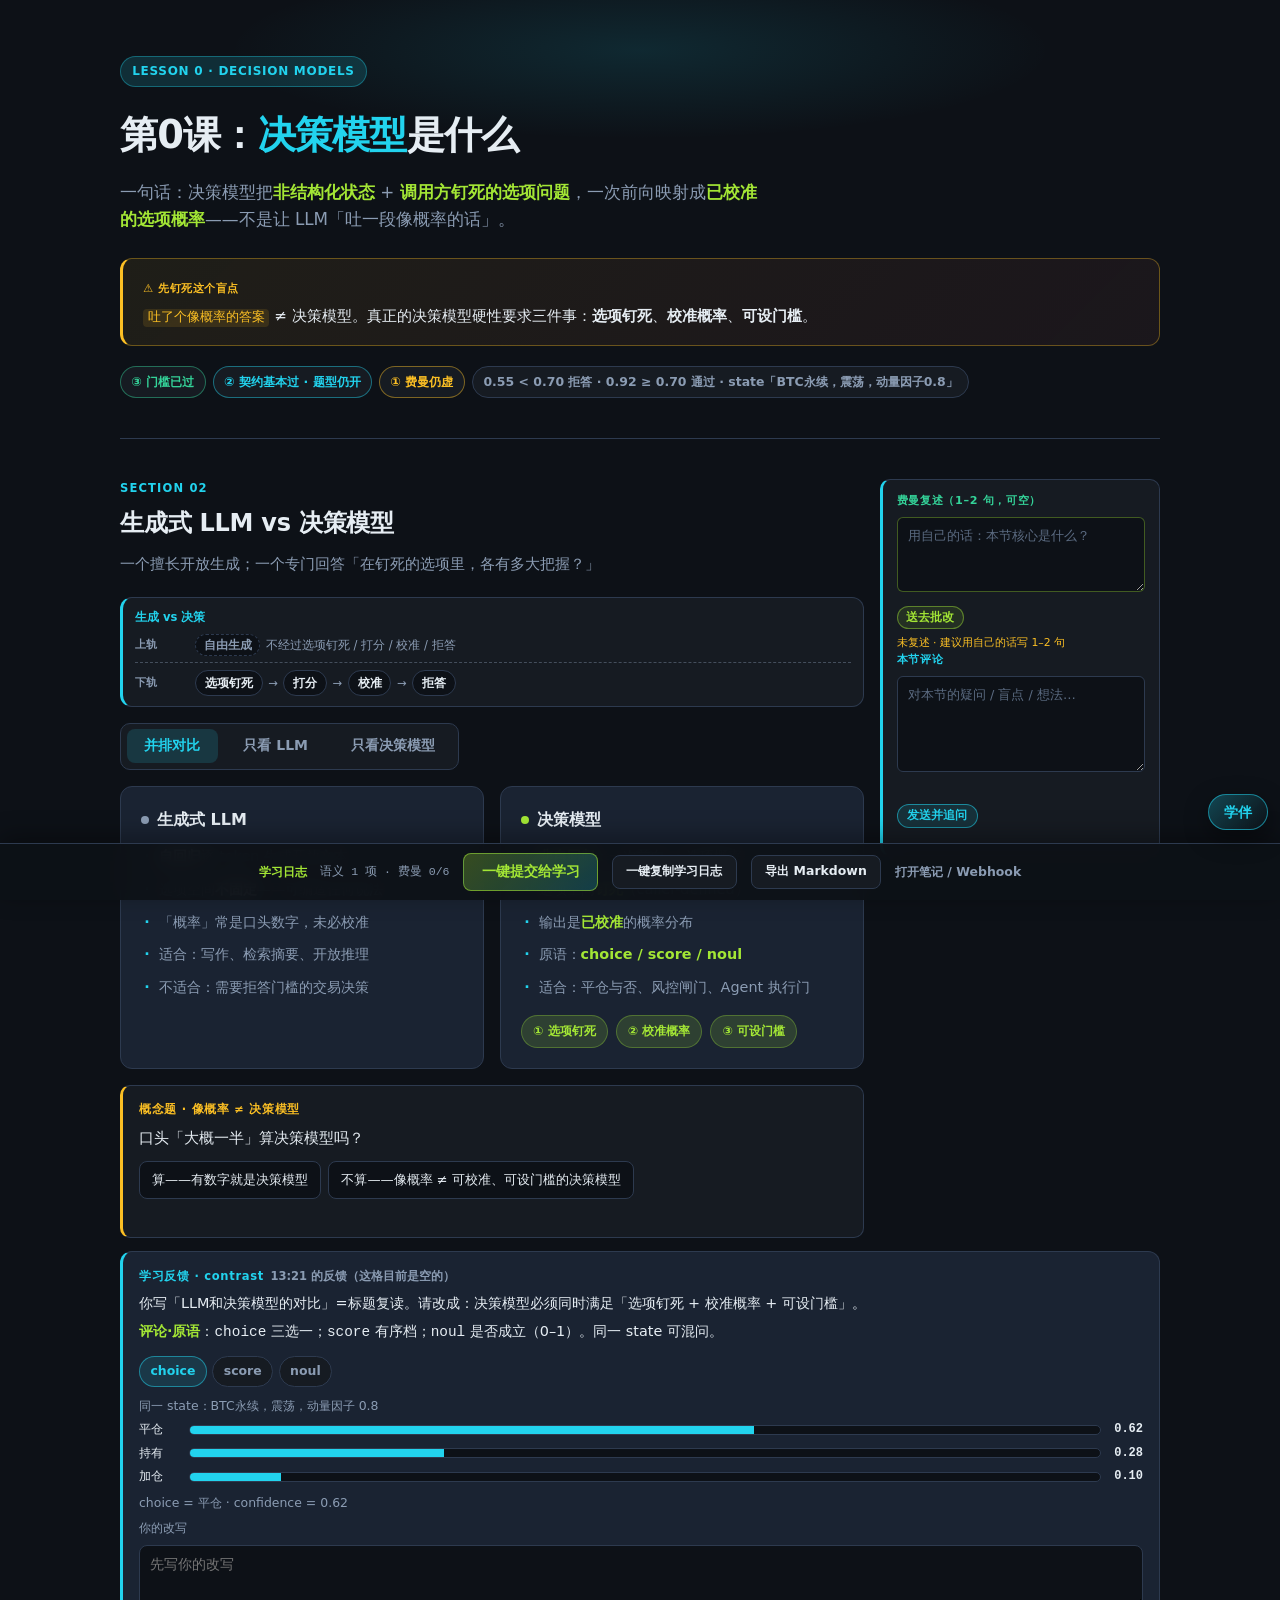
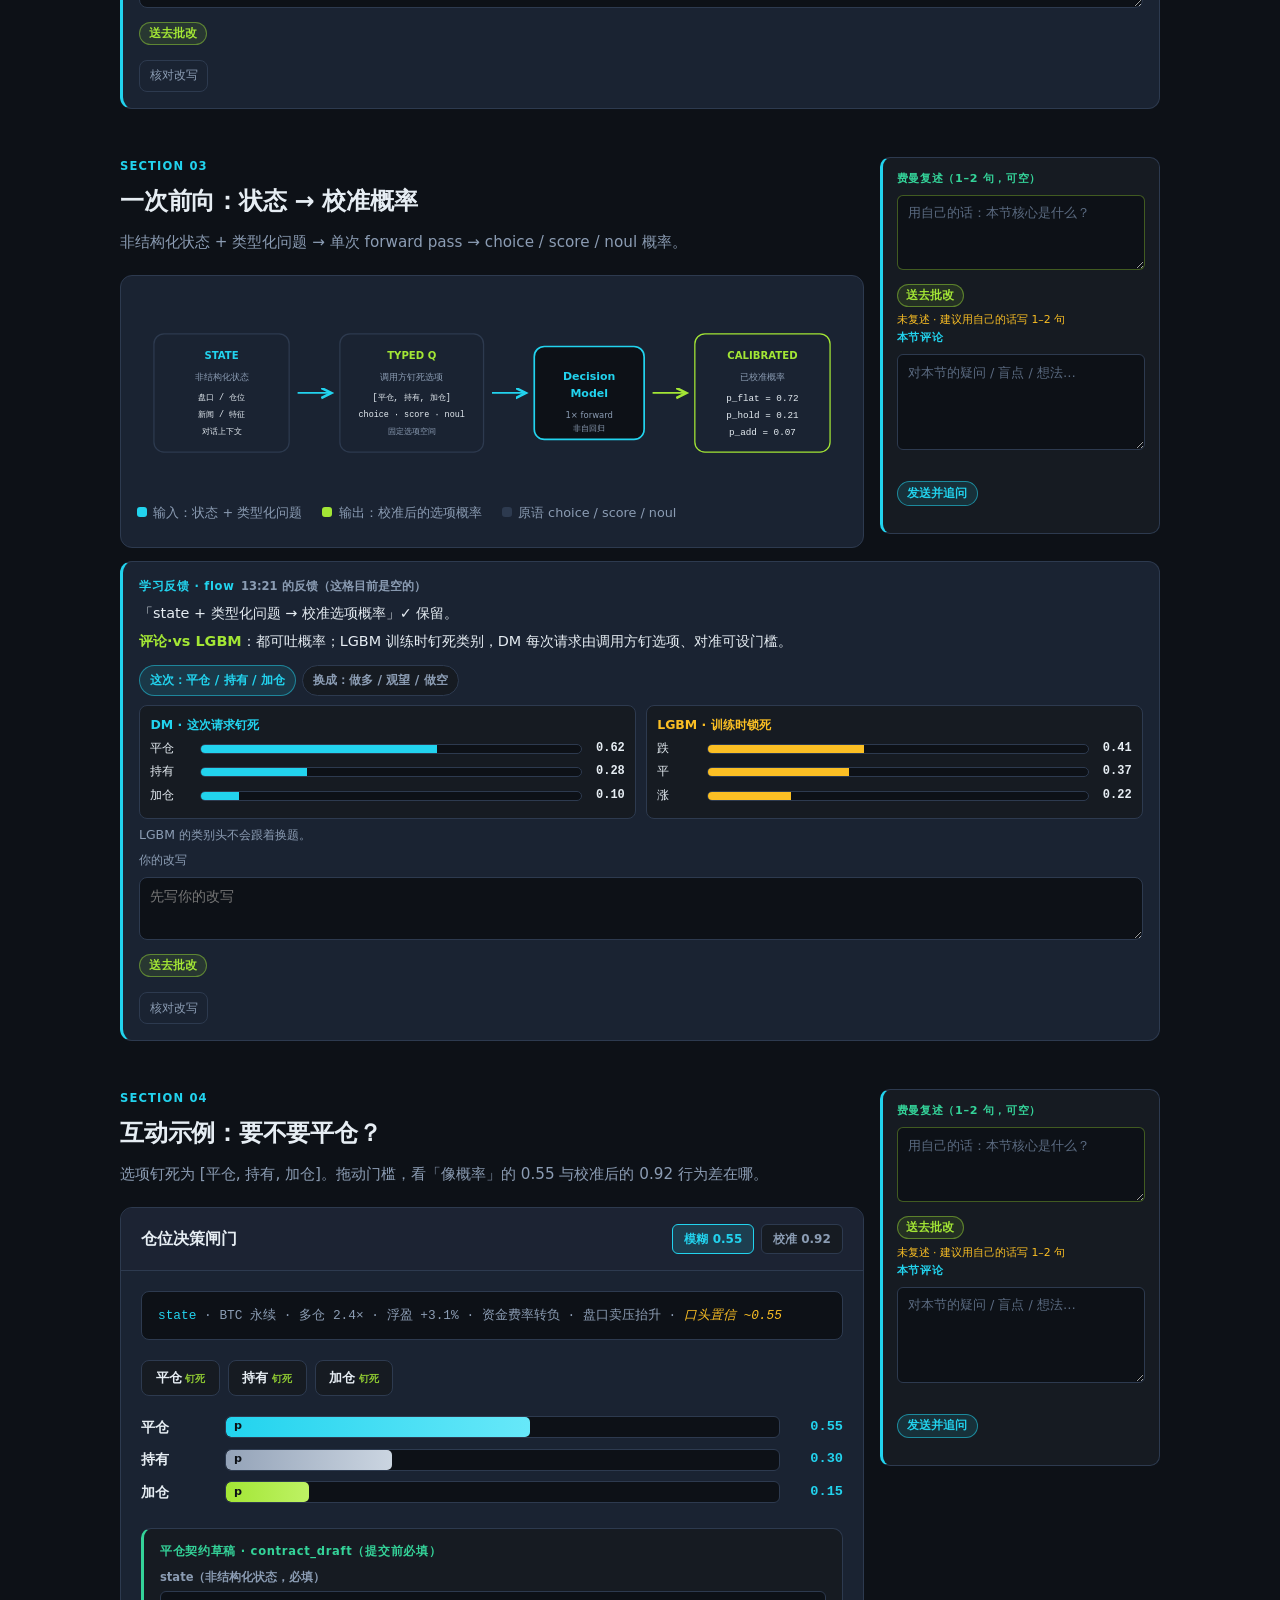
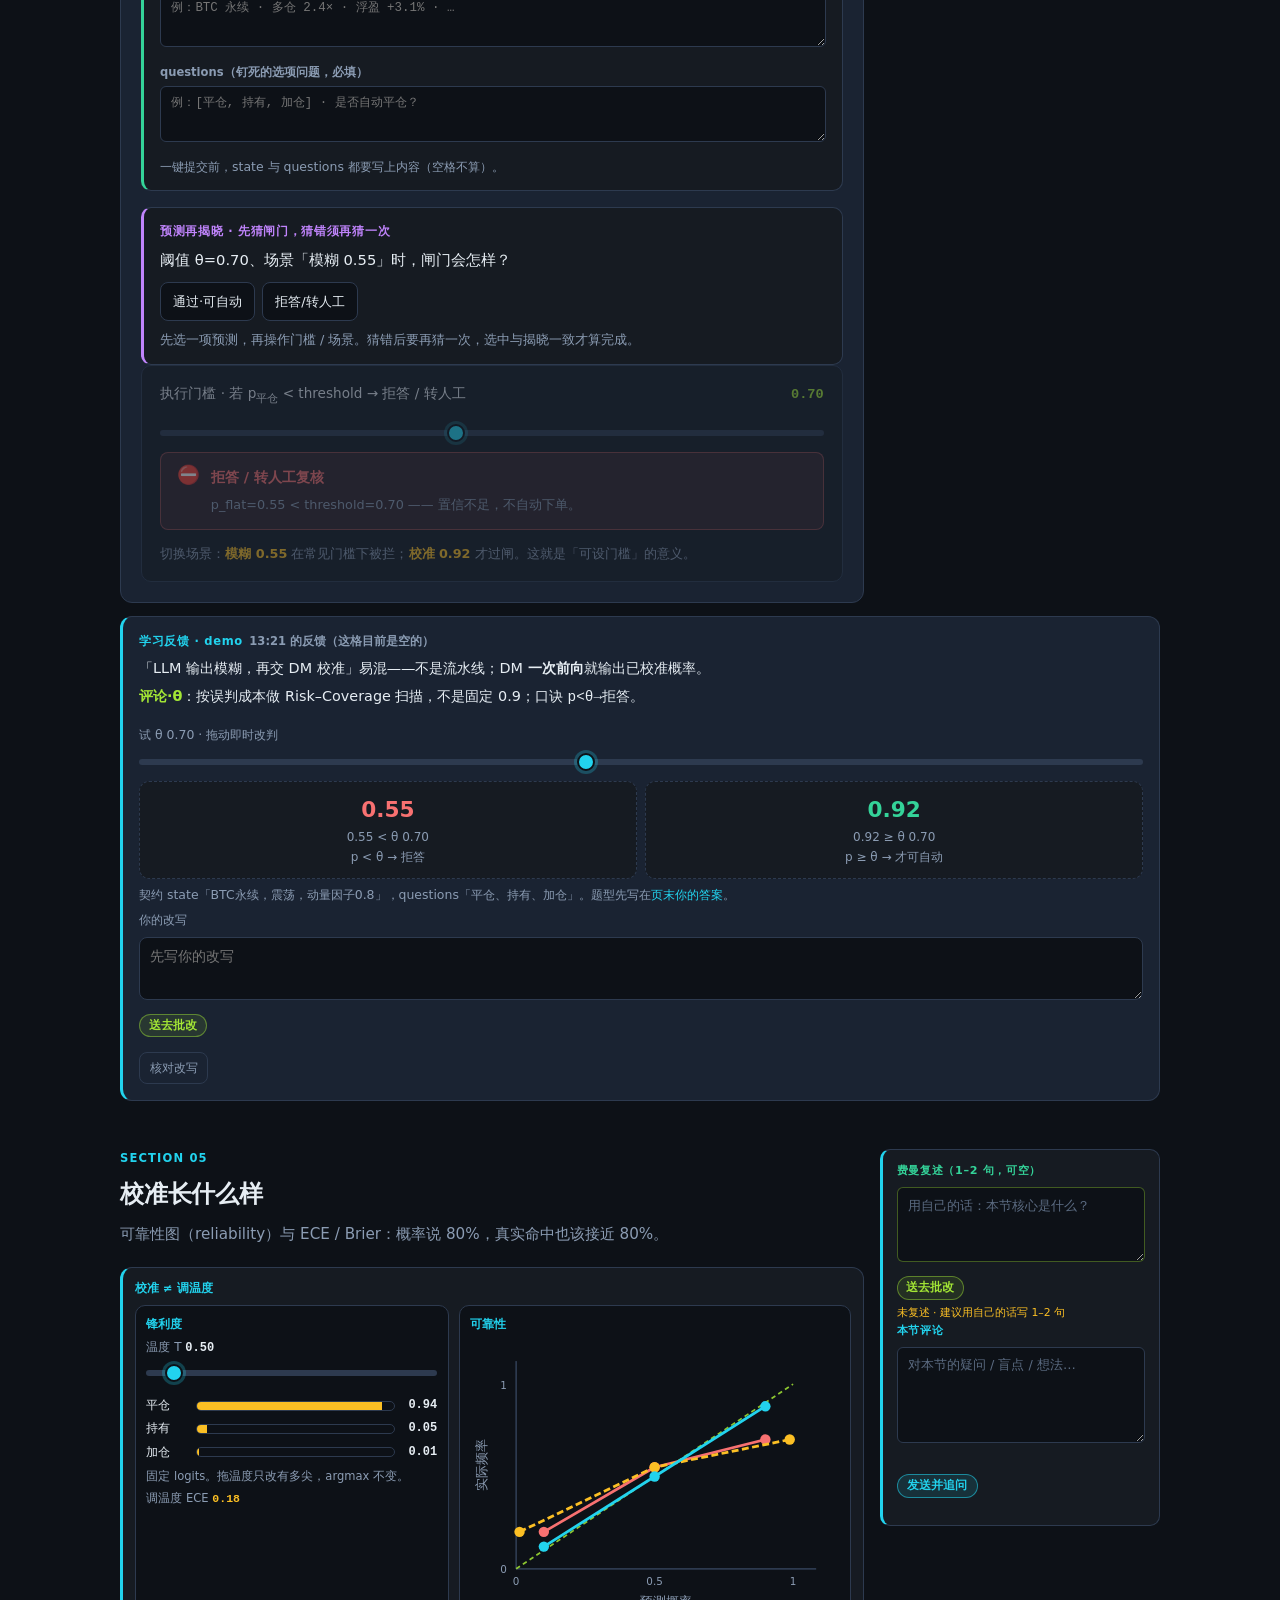
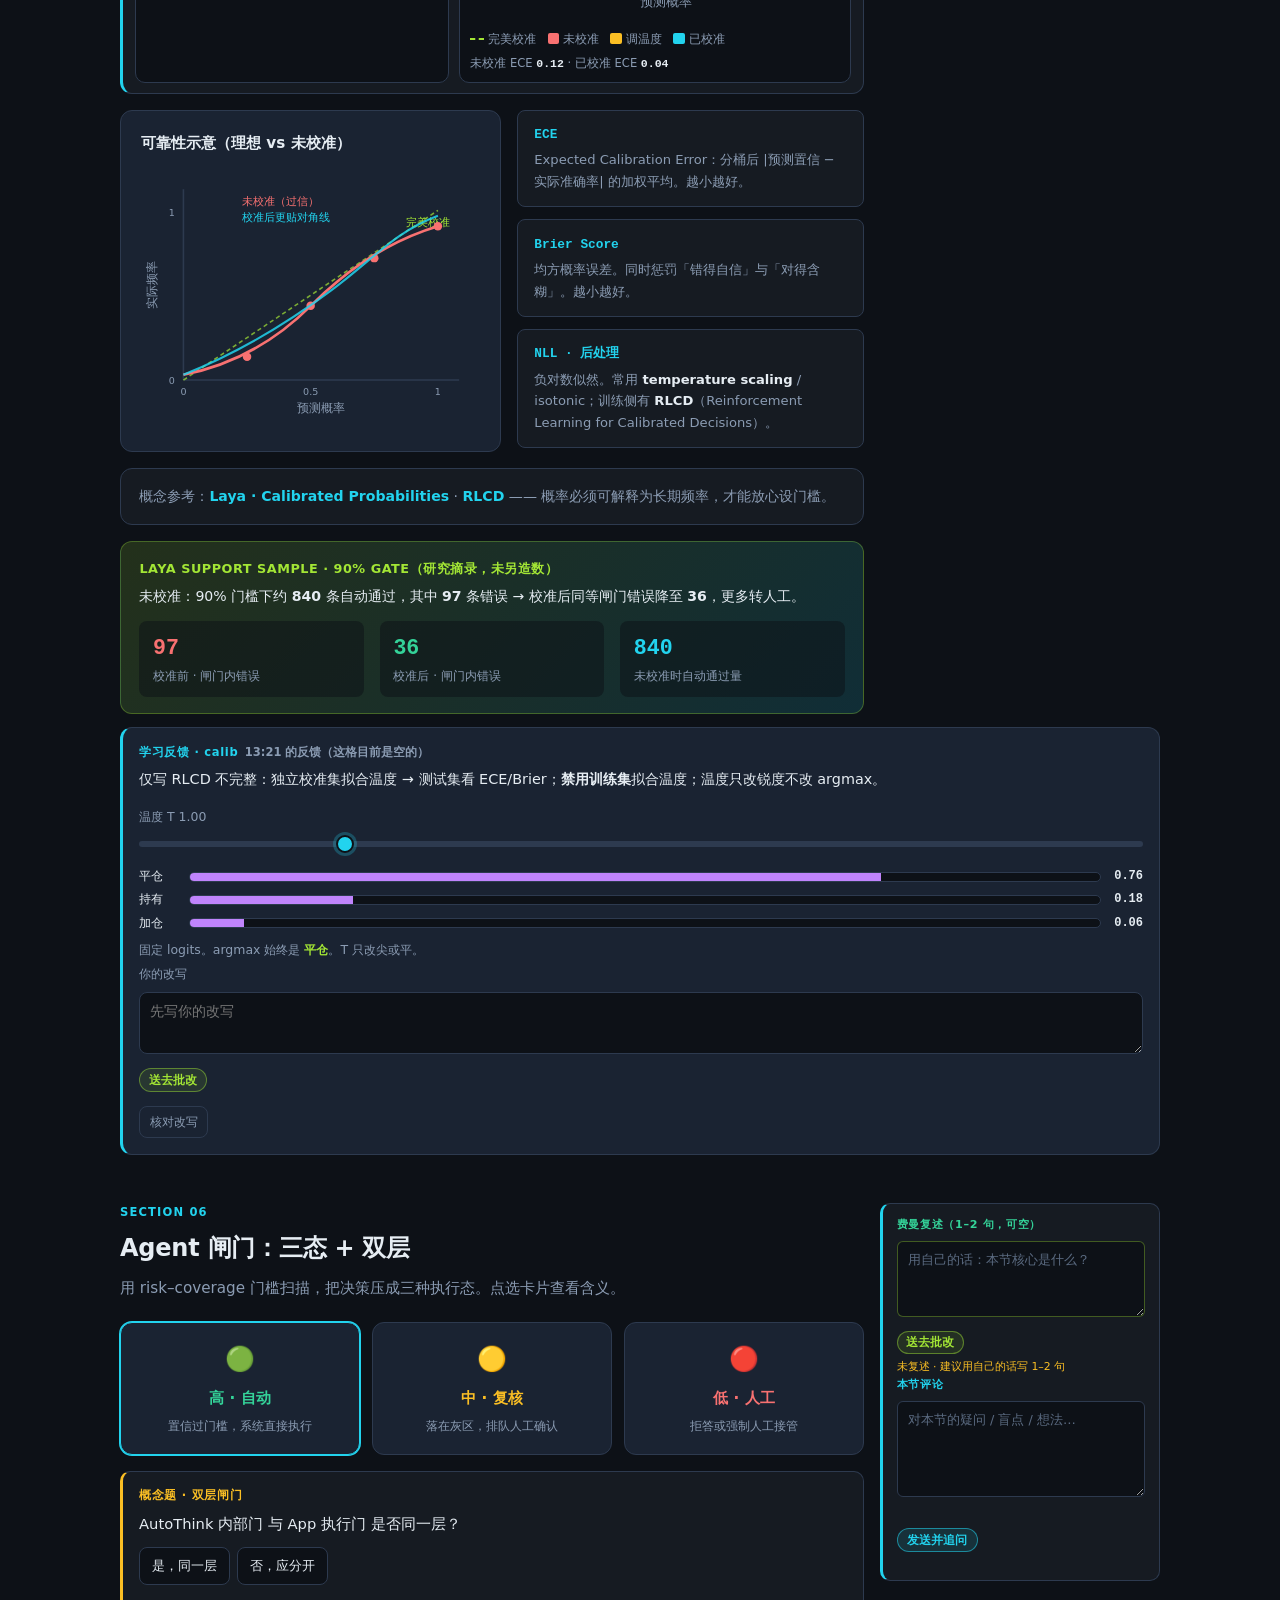
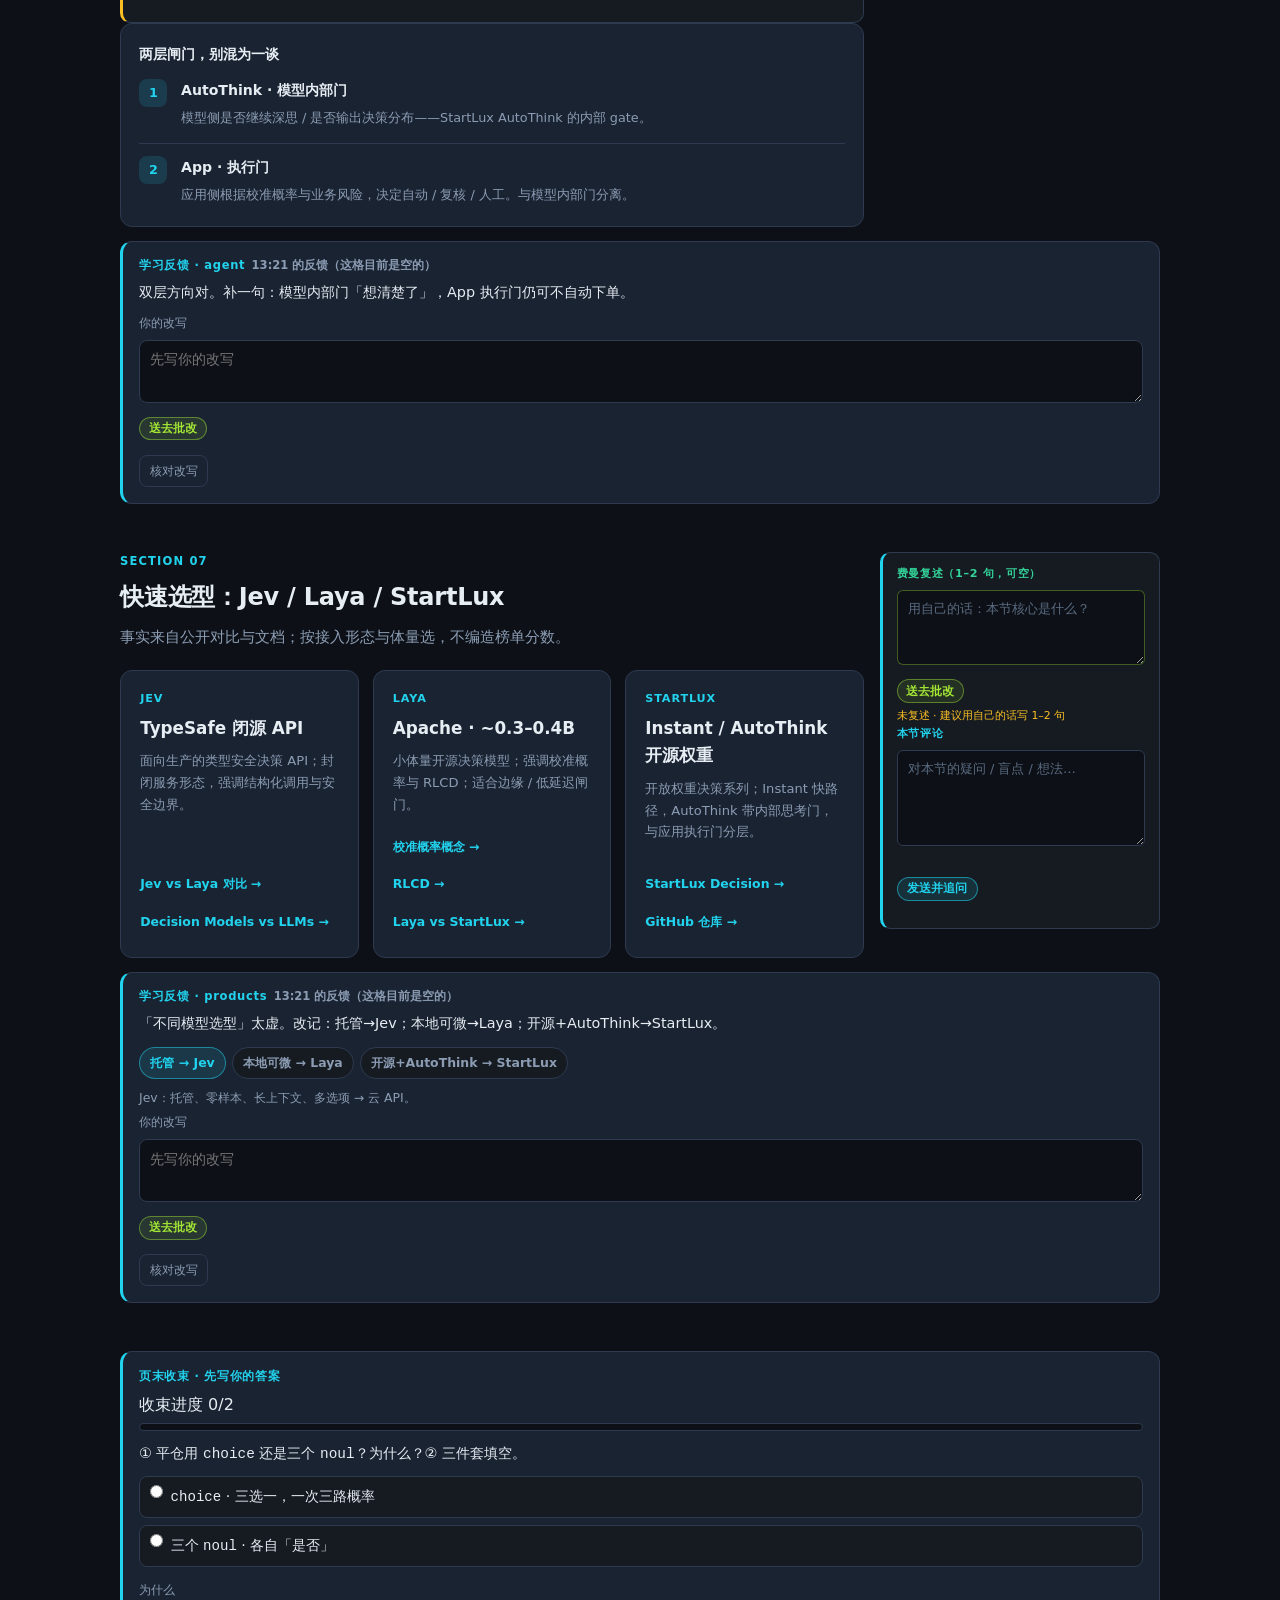
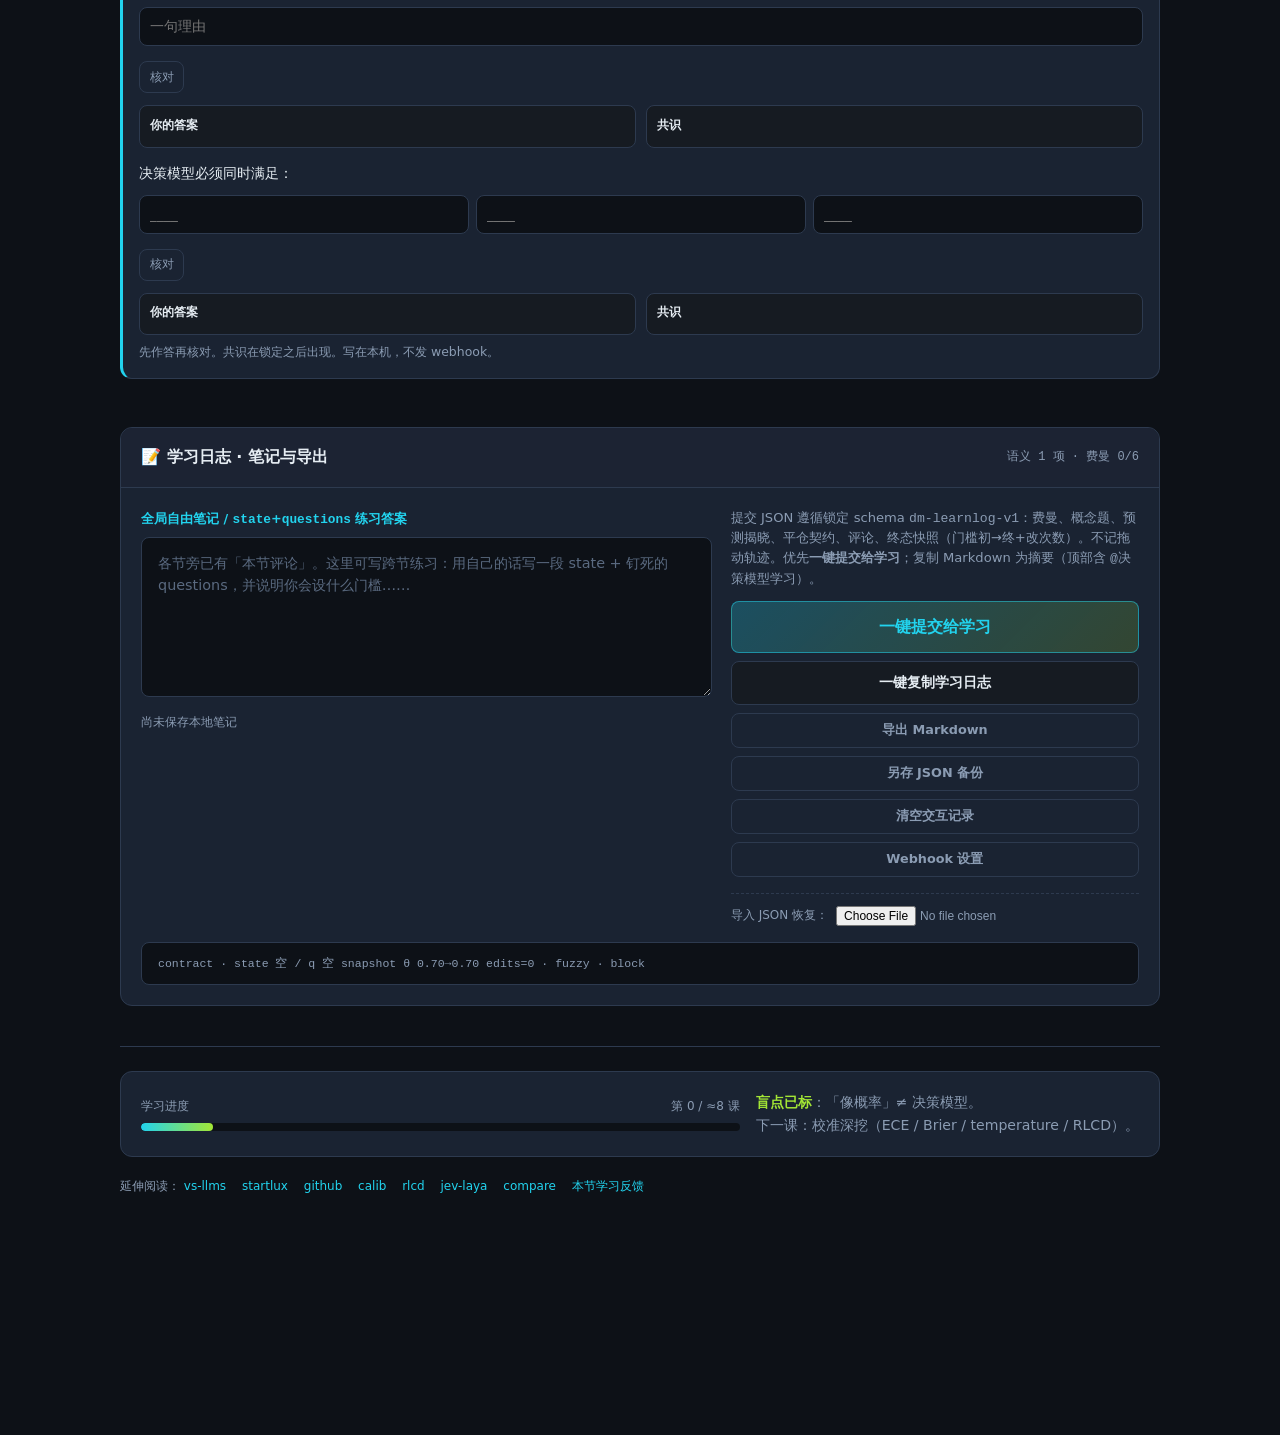
==== commit 012f9276: "Let each section comment ask the tutor one question at a time. Notes still autosave on this device. " ====
--- a/index.html
+++ b/index.html
@@ -973,7 +973,7 @@
 /* —— Per-section comments —— */
 .sec-layout {
   display: grid;
-  grid-template-columns: minmax(0, 1fr) 220px;
+  grid-template-columns: minmax(0, 1fr) minmax(232px, 280px);
   gap: 1rem;
   align-items: start;
 }
@@ -1028,6 +1028,97 @@
   min-height: 1em;
 }
 .sec-comment .sc-hint.saved { color: var(--ok); }
+.sc-ask { margin-top: 0.45rem; }
+.sc-ask-actions {
+  display: flex;
+  flex-wrap: wrap;
+  align-items: center;
+  gap: 0.35rem 0.5rem;
+}
+.sc-ask-send {
+  font-family: var(--font);
+  font-size: 0.72rem;
+  font-weight: 700;
+  padding: 0.22rem 0.6rem;
+  border-radius: 999px;
+  border: 1px solid rgba(34,211,238,0.55);
+  background: rgba(34,211,238,0.12);
+  color: var(--cyan);
+  cursor: pointer;
+}
+.sc-ask-send:hover { border-color: var(--cyan); }
+.sc-ask-send:disabled { opacity: 0.45; cursor: not-allowed; }
+.sc-ask-sent {
+  font-size: 0.68rem;
+  font-weight: 700;
+  color: var(--cyan);
+}
+.sc-ask-sent[hidden] { display: none !important; }
+.sc-ask-status {
+  margin-top: 0.28rem;
+  font-size: 0.68rem;
+  line-height: 1.4;
+  color: var(--muted);
+  min-height: 1em;
+}
+.sc-ask-status.bad { color: var(--danger); }
+.sc-ask-retry {
+  margin-top: 0.28rem;
+  font-family: var(--font);
+  font-size: 0.68rem;
+  font-weight: 700;
+  padding: 0.12rem 0.45rem;
+  border-radius: 999px;
+  border: 1px solid rgba(248,113,113,0.55);
+  background: transparent;
+  color: var(--danger);
+  cursor: pointer;
+}
+.sc-ask-retry[hidden] { display: none !important; }
+.sc-tutor-log {
+  margin-top: 0.45rem;
+  max-height: 240px;
+  overflow: auto;
+  display: flex;
+  flex-direction: column;
+  gap: 0.35rem;
+  padding-right: 0.1rem;
+}
+.sc-tutor-log[hidden] { display: none !important; }
+.sc-bubble {
+  border-radius: 8px;
+  padding: 0.38rem 0.48rem;
+  font-size: 0.75rem;
+  line-height: 1.45;
+  background: var(--bg);
+  border: 1px solid var(--border);
+}
+.sc-bubble.user { background: rgba(34,211,238,0.08); }
+.sc-bubble.assistant { border-color: rgba(34,211,238,0.35); }
+.sc-bubble.pending { border-color: rgba(163,230,53,0.5); }
+.sc-bubble.error {
+  color: var(--danger);
+  border-color: rgba(248,113,113,0.45);
+  background: rgba(248,113,113,0.08);
+}
+.sc-who {
+  display: block;
+  font-size: 0.66rem;
+  font-weight: 700;
+  color: var(--cyan);
+  margin-bottom: 0.12rem;
+}
+.sc-bubble.user .sc-who { color: var(--muted); }
+.sc-bubble-body { white-space: pre-wrap; word-break: break-word; }
+.sc-follow-row {
+  display: flex;
+  flex-direction: column;
+  gap: 0.3rem;
+  margin-top: 0.45rem;
+}
+.sc-follow-row[hidden] { display: none !important; }
+.sec-comment textarea.sc-follow { min-height: 64px; }
+.sc-tutor-log .fy-viz-cue { margin-top: 0.15rem; }
 
 
 /* —— Learn instrumentation (dm-learnlog-v1) —— */
@@ -2672,7 +2763,7 @@
         var val = sectionNotes[meta.id] || "";
         ta.value = val;
         if (hint) {
-          hint.textContent = val ? "已从本机恢复" : "";
+          hint.textContent = val ? "已保存本机" : "";
           hint.className = "sc-hint" + (val ? " saved" : "");
         }
         ta.addEventListener("input", function () {
@@ -2682,7 +2773,7 @@
           sectionTimers[sid] = setTimeout(function () {
             sectionNotes[sid] = ta.value;
             persistSectionNotes();
-            if (hint) { hint.textContent = "已保存"; hint.className = "sc-hint saved"; }
+            if (hint) { hint.textContent = "已保存本机"; hint.className = "sc-hint saved"; }
           }, 400);
         });
       }
@@ -3518,7 +3609,7 @@
               if (ta) ta.value = sectionNotes[meta.id] || "";
               if (hint) {
                 var v = sectionNotes[meta.id] || "";
-                hint.textContent = v ? "已从导入恢复" : "";
+                hint.textContent = v ? "已保存本机" : "";
                 hint.className = "sc-hint" + (v ? " saved" : "");
               }
               if (fy) { fy.value = feynmanMap[meta.id] || ""; updateFyStatus(meta.id, fy.value); }
@@ -3532,7 +3623,7 @@
               if (ta) ta.value = sectionNotes[meta.id] || "";
               if (hint) {
                 var v = sectionNotes[meta.id] || "";
-                hint.textContent = v ? "已从导入恢复" : "";
+                hint.textContent = v ? "已保存本机" : "";
                 hint.className = "sc-hint" + (v ? " saved" : "");
               }
             });
@@ -4296,7 +4387,7 @@
     if (chars.length > 40) text = chars.slice(0, 40).join("");
     return text;
   }
-  function applyFlowViz(viz) {
+  function applyFlowViz(viz, opts) {
     var root = document.getElementById("tutorViz");
     if (!root) return null;
     if (viz.compare != null && viz.compare !== "" && viz.compare !== "gen-vs-decision") return null;
@@ -4325,10 +4416,12 @@
       capEl.hidden = false;
     }
     if (!focusedEl || !VIZ_FOCUS_LABEL[focus]) return null;
-    try { root.scrollIntoView({ behavior: "smooth", block: "center" }); } catch (eScroll) {}
+    if (!(opts && opts.scroll === false)) {
+      try { root.scrollIntoView({ behavior: "smooth", block: "center" }); } catch (eScroll) {}
+    }
     return { focus: focus, label: VIZ_FOCUS_LABEL[focus], caption: caption, chart: "双轨图", target: "tutorViz" };
   }
-  function applyCalibViz(viz) {
+  function applyCalibViz(viz, opts) {
     var root = document.getElementById("tutorCalibViz");
     if (!root) return null;
     if (viz.compare != null && viz.compare !== "" && viz.compare !== "temp-vs-calib") return null;
@@ -4355,10 +4448,12 @@
       capEl.textContent = caption;
       capEl.hidden = false;
     }
-    try { focusedEl.scrollIntoView({ behavior: "smooth", block: "center" }); } catch (eScroll) {}
+    if (!(opts && opts.scroll === false)) {
+      try { focusedEl.scrollIntoView({ behavior: "smooth", block: "center" }); } catch (eScroll) {}
+    }
     return { focus: focus, label: CALIB_FOCUS_LABEL[focus], caption: caption, chart: "校准图", target: "tutorCalibViz" };
   }
-  function applyTutorViz(viz) {
+  function applyTutorViz(viz, opts) {
     try {
       if (viz == null || viz === false) {
         vizNeutral(document.getElementById("tutorViz"));
@@ -4366,8 +4461,8 @@
         return null;
       }
       if (typeof viz !== "object" || Array.isArray(viz)) return null;
-      if (viz.type === "flow") return applyFlowViz(viz);
-      if (viz.type === "calib-curve") return applyCalibViz(viz);
+      if (viz.type === "flow") return applyFlowViz(viz, opts);
+      if (viz.type === "calib-curve") return applyCalibViz(viz, opts);
       return null;
     } catch (eViz) { return null; }
   }
@@ -4392,7 +4487,7 @@
   }
 
   function clearVizCues() {
-    var inline = document.querySelectorAll(".fy-tutor-inline .fy-viz-cue");
+    var inline = document.querySelectorAll(".fy-tutor-inline .fy-viz-cue, .sc-tutor-log .fy-viz-cue");
     for (var i = 0; i < inline.length; i++) inline[i].remove();
     var drawerCue = document.getElementById("tutorVizCue");
     if (!drawerCue) return;
@@ -4424,7 +4519,8 @@
   function showVizCue(panel, info) {
     clearVizCues();
     if (!info || !info.focus || !info.label) return;
-    if (panel && panel.classList && panel.classList.contains("fy-tutor-inline")) {
+    var cueHost = panel && panel.classList && (panel.classList.contains("fy-tutor-inline") || panel.classList.contains("sc-tutor-log"));
+    if (cueHost) {
       var btn = document.createElement("button");
       btn.type = "button";
       btn.className = "fy-viz-cue";
@@ -5160,6 +5256,491 @@
     btn.insertAdjacentElement("afterend", panel);
   });
 
+  var ASK_KEY = "dm_lesson0_section_tutor";
+  var ASK_RULE = "追问规则：只针对这一节和我上面的原话。每次只问一个关键问题，先帮我澄清理解缺口，不要先给标准答案。等我回答后再问下一问。我卡住时只给一个具体提示，不要把整段答案倒出来。";
+  var askSessions = {};
+
+  function clipChars(s, n) {
+    var chars = Array.from(String(s || ""));
+    if (chars.length <= n) return chars.join("");
+    return chars.slice(0, n).join("") + "…";
+  }
+  function sectionTitle(sid) {
+    var ta = document.getElementById("secNote-" + sid);
+    var aside = ta && ta.closest ? ta.closest("aside") : null;
+    var label = aside ? (aside.getAttribute("aria-label") || "") : "";
+    var prefix = "本节学习记录：";
+    if (label.indexOf(prefix) === 0) return label.slice(prefix.length);
+    return sid;
+  }
+  function sectionLead(sid) {
+    var sec = document.getElementById(sid);
+    if (!sec) return "";
+    var lead = sec.querySelector(".lead");
+    if (!lead) return "";
+    return clipChars(String(lead.textContent || "").replace(/\s+/g, " ").trim(), 180);
+  }
+  function composeSectionMessage(sid, raw, kind) {
+    var note = String(raw || "").trim();
+    function pack(body) {
+      var lines = ["本节：" + sectionTitle(sid) + "（" + sid + "）"];
+      var lead = sectionLead(sid);
+      if (lead) lines.push("本节要点：" + lead);
+      lines.push(kind === "follow" ? "我的回答：" : "本节评论：");
+      lines.push(body);
+      lines.push(ASK_RULE);
+      return lines.join("\n");
+    }
+    var text = pack(note);
+    if (Array.from(text).length > 4000) {
+      var room = 4000 - Array.from(pack("")).length;
+      if (room < 1) room = 1;
+      text = pack(Array.from(note).slice(0, room).join(""));
+      if (Array.from(text).length > 4000) text = Array.from(text).slice(0, 4000).join("");
+    }
+    return text;
+  }
+  function readAskStore() {
+    try {
+      var v = JSON.parse(localStorage.getItem(ASK_KEY) || "{}");
+      if (!v || typeof v !== "object" || Array.isArray(v)) return {};
+      return v;
+    } catch (e) { return {}; }
+  }
+  function committedMsgs(session) {
+    return session.msgs.filter(function (m) {
+      return !m.pending && (m.role === "user" || m.role === "assistant");
+    });
+  }
+  function historyForAsk(session) {
+    return committedMsgs(session).slice(-MAX_HISTORY).map(function (m) {
+      return { role: m.role, content: String(m.sent || m.content || "").slice(0, 2000) };
+    });
+  }
+  function trimAskMsgs(session) {
+    var keep = session.msgs.filter(function (m) {
+      return m.pending || m.role === "user" || m.role === "assistant";
+    });
+    if (keep.length > 24) keep = keep.slice(keep.length - 24);
+    session.msgs = keep;
+  }
+  function persistAsks() {
+    var out = {};
+    Object.keys(askSessions).forEach(function (id) {
+      var s = askSessions[id];
+      out[id] = {
+        msgs: committedMsgs(s).slice(-24).map(function (m) {
+          return { role: m.role, content: String(m.content || ""), sent: m.sent || "", kind: m.kind || "" };
+        }),
+        follow: s.followEl ? String(s.followEl.value || "") : ""
+      };
+    });
+    try { localStorage.setItem(ASK_KEY, JSON.stringify(out)); } catch (e) {}
+  }
+  function dropPendingAsk(session) {
+    session.msgs = session.msgs.filter(function (m) { return !m.pending; });
+  }
+  function askBubble(m, pending) {
+    var el = document.createElement("div");
+    var role = m.role === "user" ? "user" : (m.role === "error" ? "error" : "assistant");
+    el.className = "sc-bubble " + role + (pending ? " pending" : "");
+    var who = document.createElement("span");
+    who.className = "sc-who";
+    if (role === "user") who.textContent = m.kind === "follow" ? "我的回答" : "本节评论";
+    else if (role === "error") who.textContent = "发送失败";
+    else who.textContent = "学伴追问";
+    var body = document.createElement("div");
+    body.className = "sc-bubble-body";
+    body.textContent = m.content || "";
+    el.appendChild(who);
+    el.appendChild(body);
+    return el;
+  }
+  function paintAskButtons(session) {
+    var stopNote = session.busy && session.active === "note";
+    var stopFollow = session.busy && session.active === "follow";
+    session.noteBtn.textContent = stopNote ? "停止" : "发送并追问";
+    session.followBtn.textContent = stopFollow ? "停止" : "发送并追问";
+    session.noteBtn.disabled = !!(session.busy && !stopNote);
+    session.followBtn.disabled = !!(session.busy && !stopFollow);
+    if (session.followEl) session.followEl.disabled = !!session.busy;
+  }
+  function setAskStatus(session, text, bad) {
+    session.status.textContent = text || "";
+    session.status.className = "sc-ask-status" + (bad ? " bad" : "");
+  }
+  function renderSection(session) {
+    var log = session.log;
+    log.textContent = "";
+    session.msgs.forEach(function (m) { log.appendChild(askBubble(m, !!m.pending)); });
+    if (session.busy) {
+      log.appendChild(askBubble({ role: "assistant", content: session.acc || "正在追问…" }, true));
+    }
+    if (session.err) log.appendChild(askBubble({ role: "error", content: session.err }, false));
+    if (session.cueInfo) {
+      var cue = document.createElement("button");
+      cue.type = "button";
+      cue.className = "fy-viz-cue";
+      cue.addEventListener("click", scrollTutorViz);
+      writeVizCue(cue, session.cueInfo);
+      log.appendChild(cue);
+    }
+    var hasTalk = session.msgs.length || session.busy || session.err;
+    log.hidden = !hasTalk;
+    var asked = committedMsgs(session).some(function (m) { return m.role === "assistant"; });
+    session.followRow.hidden = !asked;
+    var sent = committedMsgs(session).some(function (m) { return m.role === "user"; });
+    session.sentMark.hidden = !sent;
+    if (sent) session.sentMark.textContent = "已发送给学伴";
+    try { log.scrollTop = log.scrollHeight; } catch (e) {}
+  }
+  function failSection(session, gen, msg) {
+    if (session.gen !== gen) return;
+    session.busy = false;
+    session.abort = null;
+    session.acc = "";
+    dropPendingAsk(session);
+    session.err = msg || "学伴连不上。";
+    session.retry.hidden = false;
+    setAskStatus(session, session.err, true);
+    paintAskButtons(session);
+    renderSection(session);
+  }
+  function finishSection(session, gen, payload) {
+    if (session.gen !== gen) return;
+    session.busy = false;
+    session.abort = null;
+    var shown = session.acc || (payload && payload.summary ? String(payload.summary) : "");
+    if (!shown) shown = "（学伴没有返回文字）";
+    session.msgs.forEach(function (m) { if (m.pending) delete m.pending; });
+    session.msgs.push({ role: "assistant", content: shown });
+    trimAskMsgs(session);
+    session.acc = "";
+    session.err = "";
+    session.retry.hidden = true;
+    if (session.lastKind === "follow" && session.followEl) session.followEl.value = "";
+    setAskStatus(session, "", false);
+    var info = null;
+    try {
+      if (payload && payload.viz != null) info = applyTutorViz(payload.viz, { scroll: false });
+    } catch (eViz) { info = null; }
+    if (info) {
+      Object.keys(askSessions).forEach(function (id) {
+        if (askSessions[id] !== session) askSessions[id].cueInfo = null;
+      });
+      session.cueInfo = info;
+      clearVizCues();
+      var drawerCue = document.getElementById("tutorVizCue");
+      if (drawerCue) writeVizCue(drawerCue, info);
+    }
+    paintAskButtons(session);
+    renderSection(session);
+    persistAsks();
+  }
+  function abortSection(session) {
+    if (!session.busy) return;
+    var partial = session.acc;
+    session.gen += 1;
+    if (session.abort) {
+      try { session.abort.abort(); } catch (e) {}
+    }
+    session.abort = null;
+    session.busy = false;
+    session.acc = "";
+    session.err = "";
+    session.retry.hidden = true;
+    if (partial) {
+      session.msgs.forEach(function (m) { if (m.pending) delete m.pending; });
+      session.msgs.push({ role: "assistant", content: partial + "\n（已停止）" });
+      trimAskMsgs(session);
+      if (session.lastKind === "follow" && session.followEl) session.followEl.value = "";
+    } else {
+      dropPendingAsk(session);
+    }
+    setAskStatus(session, "已停止", false);
+    paintAskButtons(session);
+    renderSection(session);
+    persistAsks();
+  }
+  function readSectionSse(res, session, gen) {
+    var sse = { buf: "", event: "", data: [] };
+    function onEvent(eventName, payload) {
+      if (session.gen !== gen) return;
+      if (eventName === "token") {
+        session.acc += payload && payload.t != null ? String(payload.t) : "";
+        renderSection(session);
+        return;
+      }
+      if (eventName === "done") { finishSection(session, gen, payload); return; }
+      if (eventName === "error") {
+        var msg = (payload && payload.msg) ? String(payload.msg) : "学伴出错";
+        failSection(session, gen, msg);
+      }
+    }
+    function dispatch() {
+      if (!sse.event && !sse.data.length) return;
+      var raw = sse.data.join("\n");
+      var eventName = sse.event || "message";
+      sse.event = "";
+      sse.data = [];
+      var payload = {};
+      if (raw) {
+        try { payload = JSON.parse(raw); }
+        catch (e1) { payload = { msg: raw }; }
+      }
+      onEvent(eventName, payload);
+    }
+    function takeLine(line) {
+      if (line === "") { dispatch(); return; }
+      if (line.charAt(0) === ":") return;
+      if (line.indexOf("event:") === 0) { sse.event = line.slice(6).trim(); return; }
+      if (line.indexOf("data:") === 0) {
+        var v = line.slice(5);
+        if (v.charAt(0) === " ") v = v.slice(1);
+        sse.data.push(v);
+      }
+    }
+    function consume(text) {
+      sse.buf += text;
+      var parts = sse.buf.split(/\r?\n/);
+      sse.buf = parts.pop();
+      parts.forEach(takeLine);
+    }
+    function settle() {
+      if (session.gen !== gen) return;
+      if (sse.buf) takeLine(sse.buf);
+      sse.buf = "";
+      dispatch();
+      if (session.gen !== gen || !session.busy) return;
+      if (session.acc) finishSection(session, gen, null);
+      else failSection(session, gen, "学伴流提前结束。");
+    }
+    if (!res.body || !res.body.getReader) {
+      return res.text().then(function (text) {
+        consume(text);
+        settle();
+      });
+    }
+    var reader = res.body.getReader();
+    var decoder = new TextDecoder();
+    function pump() {
+      return reader.read().then(function (result) {
+        if (session.gen !== gen) {
+          try { reader.cancel(); } catch (e2) {}
+          return;
+        }
+        if (result.done) { settle(); return; }
+        consume(decoder.decode(result.value, { stream: true }));
+        return pump();
+      });
+    }
+    return pump();
+  }
+  function sendSection(session, raw, kind) {
+    if (session.busy) return;
+    var text = String(raw || "").trim();
+    if (!text) {
+      setAskStatus(session, kind === "follow" ? "先回答这一问，再发送并追问。" : "先写一句评论，再发送并追问。", true);
+      return;
+    }
+    if (Array.from(text).length > 4000) text = Array.from(text).slice(0, 4000).join("");
+    session.err = "";
+    session.retry.hidden = true;
+    session.lastKind = kind;
+    session.lastRaw = text;
+    var gen = ++session.gen;
+    session.busy = true;
+    session.active = kind;
+    session.acc = "";
+    session.msgs.push({
+      role: "user",
+      content: text,
+      sent: composeSectionMessage(session.id, text, kind),
+      kind: kind,
+      pending: true
+    });
+    paintAskButtons(session);
+    setAskStatus(session, "正在追问…", false);
+    renderSection(session);
+    var body = {
+      mode: "socratic",
+      lessonId: LESSON_ID,
+      message: session.msgs[session.msgs.length - 1].sent,
+      answers: collectAnswers(),
+      history: historyForAsk(session),
+      consensusVersion: consensusVersion(),
+      locale: "zh-Hans"
+    };
+    session.abort = (typeof AbortController !== "undefined") ? new AbortController() : null;
+    var opts = {
+      method: "POST",
+      headers: { "Content-Type": "application/json" },
+      cache: "no-store",
+      body: JSON.stringify(body)
+    };
+    if (session.abort) opts.signal = session.abort.signal;
+    fetch(TUTOR_URL, opts).then(function (res) {
+      if (session.gen !== gen) return;
+      if (!res.ok) {
+        return res.text().then(function (t) {
+          failSection(session, gen, formatHttpError(res, t));
+        }, function () {
+          failSection(session, gen, formatHttpError(res, ""));
+        });
+      }
+      var ctype = (res.headers && res.headers.get && res.headers.get("content-type")) || "";
+      if (ctype.indexOf("application/json") >= 0 && ctype.indexOf("event-stream") < 0) {
+        return res.json().then(function (j) {
+          if (j && (j.msg || j.code)) failSection(session, gen, (j.msg || j.message || "学伴出错"));
+          else failSection(session, gen, "学伴返回了非流式响应。");
+        });
+      }
+      return readSectionSse(res, session, gen);
+    }).catch(function (err) {
+      if (session.gen !== gen) return;
+      if (err && err.name === "AbortError") return;
+      failSection(session, gen, formatTransportError(err));
+    });
+  }
+  function lastNoteText(session) {
+    var text = "";
+    session.msgs.forEach(function (m) {
+      if (!m.pending && m.role === "user" && m.kind !== "follow") text = m.content;
+    });
+    return text;
+  }
+  function mountSectionAsk(ta) {
+    if (!ta || ta.getAttribute("data-ask-hook")) return;
+    var sid = ta.getAttribute("data-section") || "";
+    if (!sid && ta.id.indexOf("secNote-") === 0) sid = ta.id.slice("secNote-".length);
+    if (!sid) return;
+    ta.setAttribute("data-ask-hook", "1");
+    var saved = readAskStore()[sid] || {};
+    var session = {
+      id: sid,
+      noteEl: ta,
+      msgs: [],
+      busy: false,
+      gen: 0,
+      acc: "",
+      err: "",
+      active: "",
+      lastKind: "note",
+      lastRaw: "",
+      cueInfo: null,
+      abort: null
+    };
+    if (Array.isArray(saved.msgs)) {
+      saved.msgs.forEach(function (m) {
+        if (!m || (m.role !== "user" && m.role !== "assistant")) return;
+        if (typeof m.content !== "string") return;
+        session.msgs.push({
+          role: m.role,
+          content: m.content,
+          sent: typeof m.sent === "string" ? m.sent : "",
+          kind: m.kind === "follow" ? "follow" : "note"
+        });
+      });
+    }
+    var hint = document.getElementById("secHint-" + sid);
+    var box = document.createElement("div");
+    box.className = "sc-ask";
+    box.setAttribute("data-ask", sid);
+    var actions = document.createElement("div");
+    actions.className = "sc-ask-actions";
+    var noteBtn = document.createElement("button");
+    noteBtn.type = "button";
+    noteBtn.className = "sc-ask-send";
+    noteBtn.textContent = "发送并追问";
+    noteBtn.title = "把本节评论发给学伴追问。只在点击时发送，不会自动提交学习日志。";
+    var sentMark = document.createElement("span");
+    sentMark.className = "sc-ask-sent";
+    sentMark.hidden = true;
+    actions.appendChild(noteBtn);
+    actions.appendChild(sentMark);
+    var status = document.createElement("div");
+    status.className = "sc-ask-status";
+    var retry = document.createElement("button");
+    retry.type = "button";
+    retry.className = "sc-ask-retry";
+    retry.textContent = "重试";
+    retry.hidden = true;
+    var log = document.createElement("div");
+    log.className = "sc-tutor-log";
+    log.hidden = true;
+    log.setAttribute("role", "log");
+    log.setAttribute("aria-live", "polite");
+    var followRow = document.createElement("div");
+    followRow.className = "sc-follow-row";
+    followRow.hidden = true;
+    var followLab = document.createElement("label");
+    followLab.className = "sc-lab";
+    followLab.textContent = "回答这一问";
+    followLab.setAttribute("for", "secAskFollow-" + sid);
+    var follow = document.createElement("textarea");
+    follow.className = "sc-follow";
+    follow.id = "secAskFollow-" + sid;
+    follow.rows = 2;
+    follow.setAttribute("maxlength", "4000");
+    follow.placeholder = "先回答上面这一问，再点发送并追问";
+    if (typeof saved.follow === "string") follow.value = saved.follow;
+    var followBtn = document.createElement("button");
+    followBtn.type = "button";
+    followBtn.className = "sc-ask-send";
+    followBtn.textContent = "发送并追问";
+    followRow.appendChild(followLab);
+    followRow.appendChild(follow);
+    followRow.appendChild(followBtn);
+    box.appendChild(actions);
+    box.appendChild(status);
+    box.appendChild(retry);
+    box.appendChild(log);
+    box.appendChild(followRow);
+    var anchor = hint || ta;
+    anchor.insertAdjacentElement("afterend", box);
+    session.noteBtn = noteBtn;
+    session.followBtn = followBtn;
+    session.followEl = follow;
+    session.followRow = followRow;
+    session.sentMark = sentMark;
+    session.status = status;
+    session.retry = retry;
+    session.log = log;
+    askSessions[sid] = session;
+    noteBtn.addEventListener("click", function () {
+      if (session.busy && session.active === "note") { abortSection(session); return; }
+      if (session.busy) return;
+      var text = String(ta.value || "").trim();
+      if (!text) {
+        setAskStatus(session, "先写一句评论，再发送并追问。", true);
+        return;
+      }
+      var asked = committedMsgs(session).some(function (m) { return m.role === "assistant"; });
+      if (asked && text === lastNoteText(session) && !String(follow.value || "").trim()) {
+        setAskStatus(session, "先回答这一问，再发送并追问。", true);
+        return;
+      }
+      sendSection(session, text, "note");
+    });
+    followBtn.addEventListener("click", function () {
+      if (session.busy && session.active === "follow") { abortSection(session); return; }
+      if (session.busy) return;
+      sendSection(session, follow.value, "follow");
+    });
+    retry.addEventListener("click", function () {
+      if (session.busy) return;
+      var again = session.lastKind === "follow" ? follow.value : ta.value;
+      sendSection(session, again, session.lastKind || "note");
+    });
+    var followTimer = null;
+    follow.addEventListener("input", function () {
+      clearTimeout(followTimer);
+      followTimer = setTimeout(persistAsks, 400);
+    });
+    renderSection(session);
+  }
+  document.querySelectorAll("textarea[id^='secNote-']").forEach(mountSectionAsk);
+
   setMode("socratic");
   renderThread();
 })();
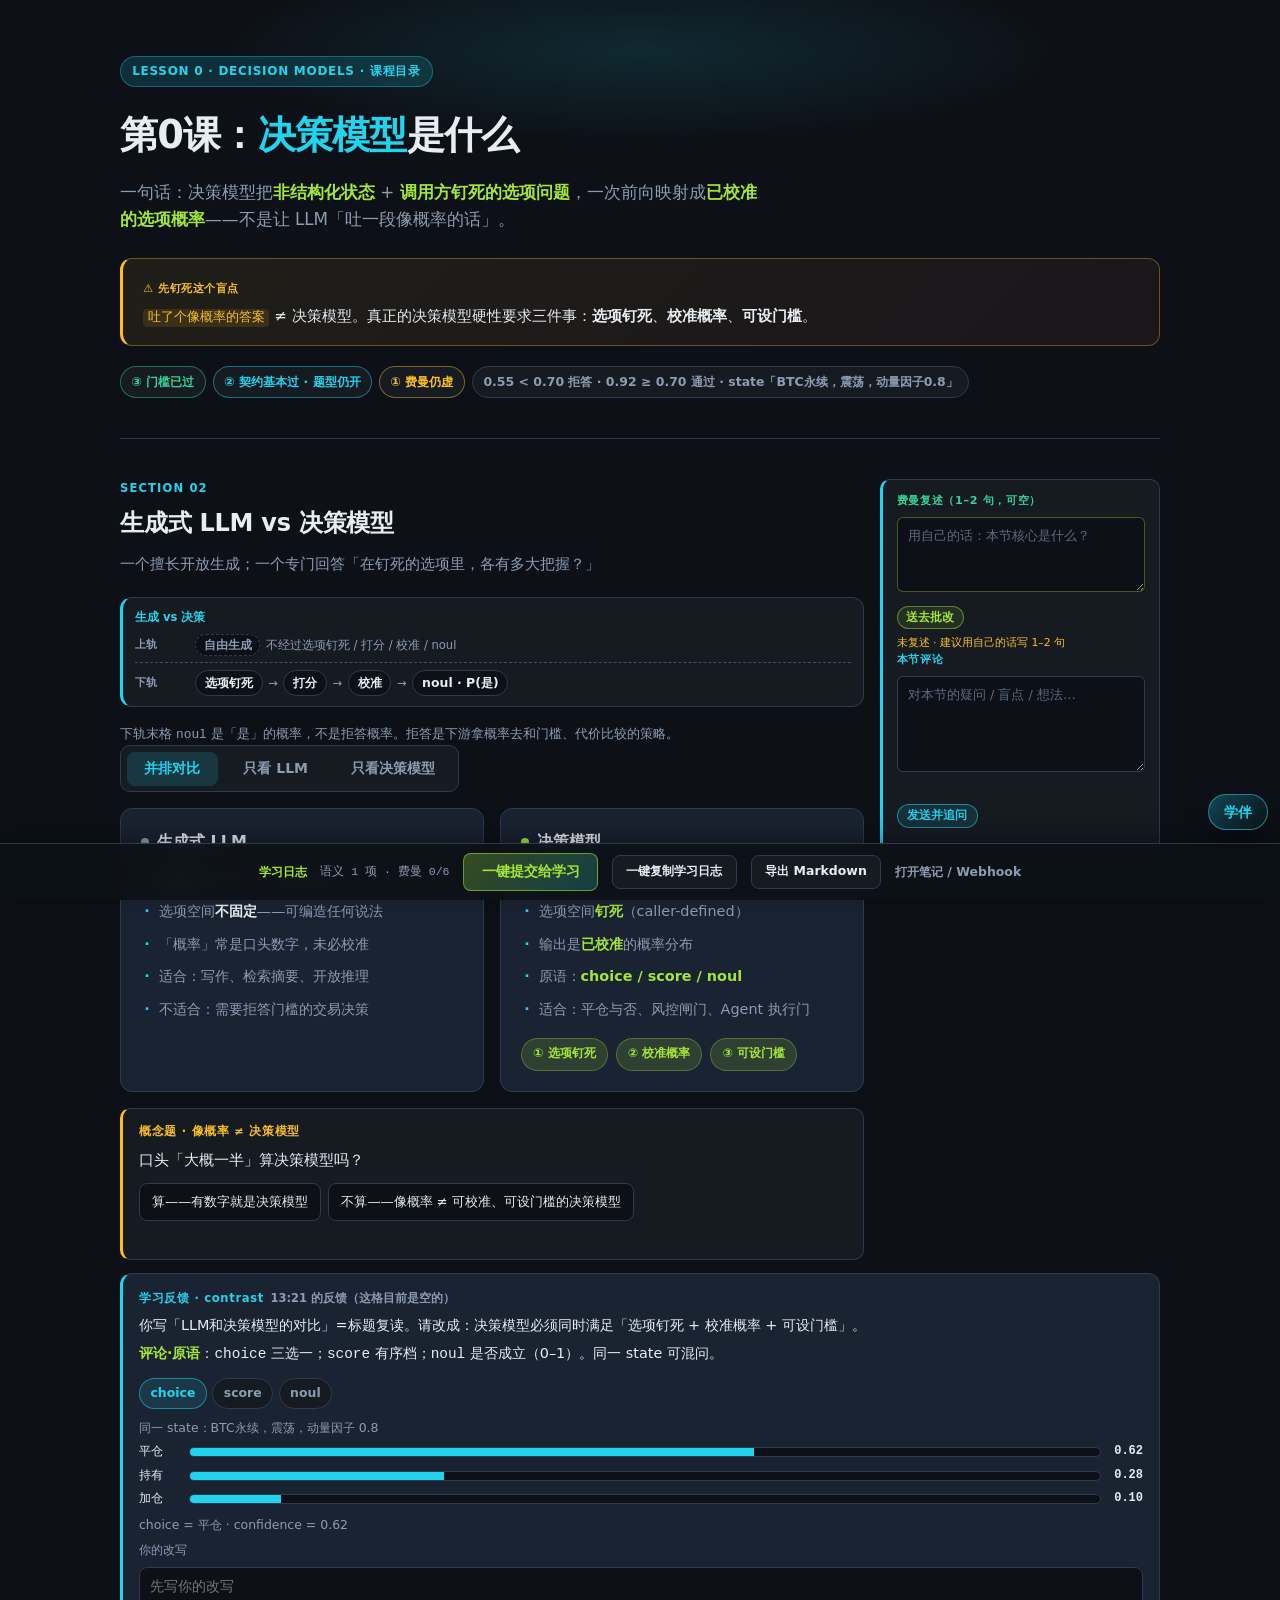
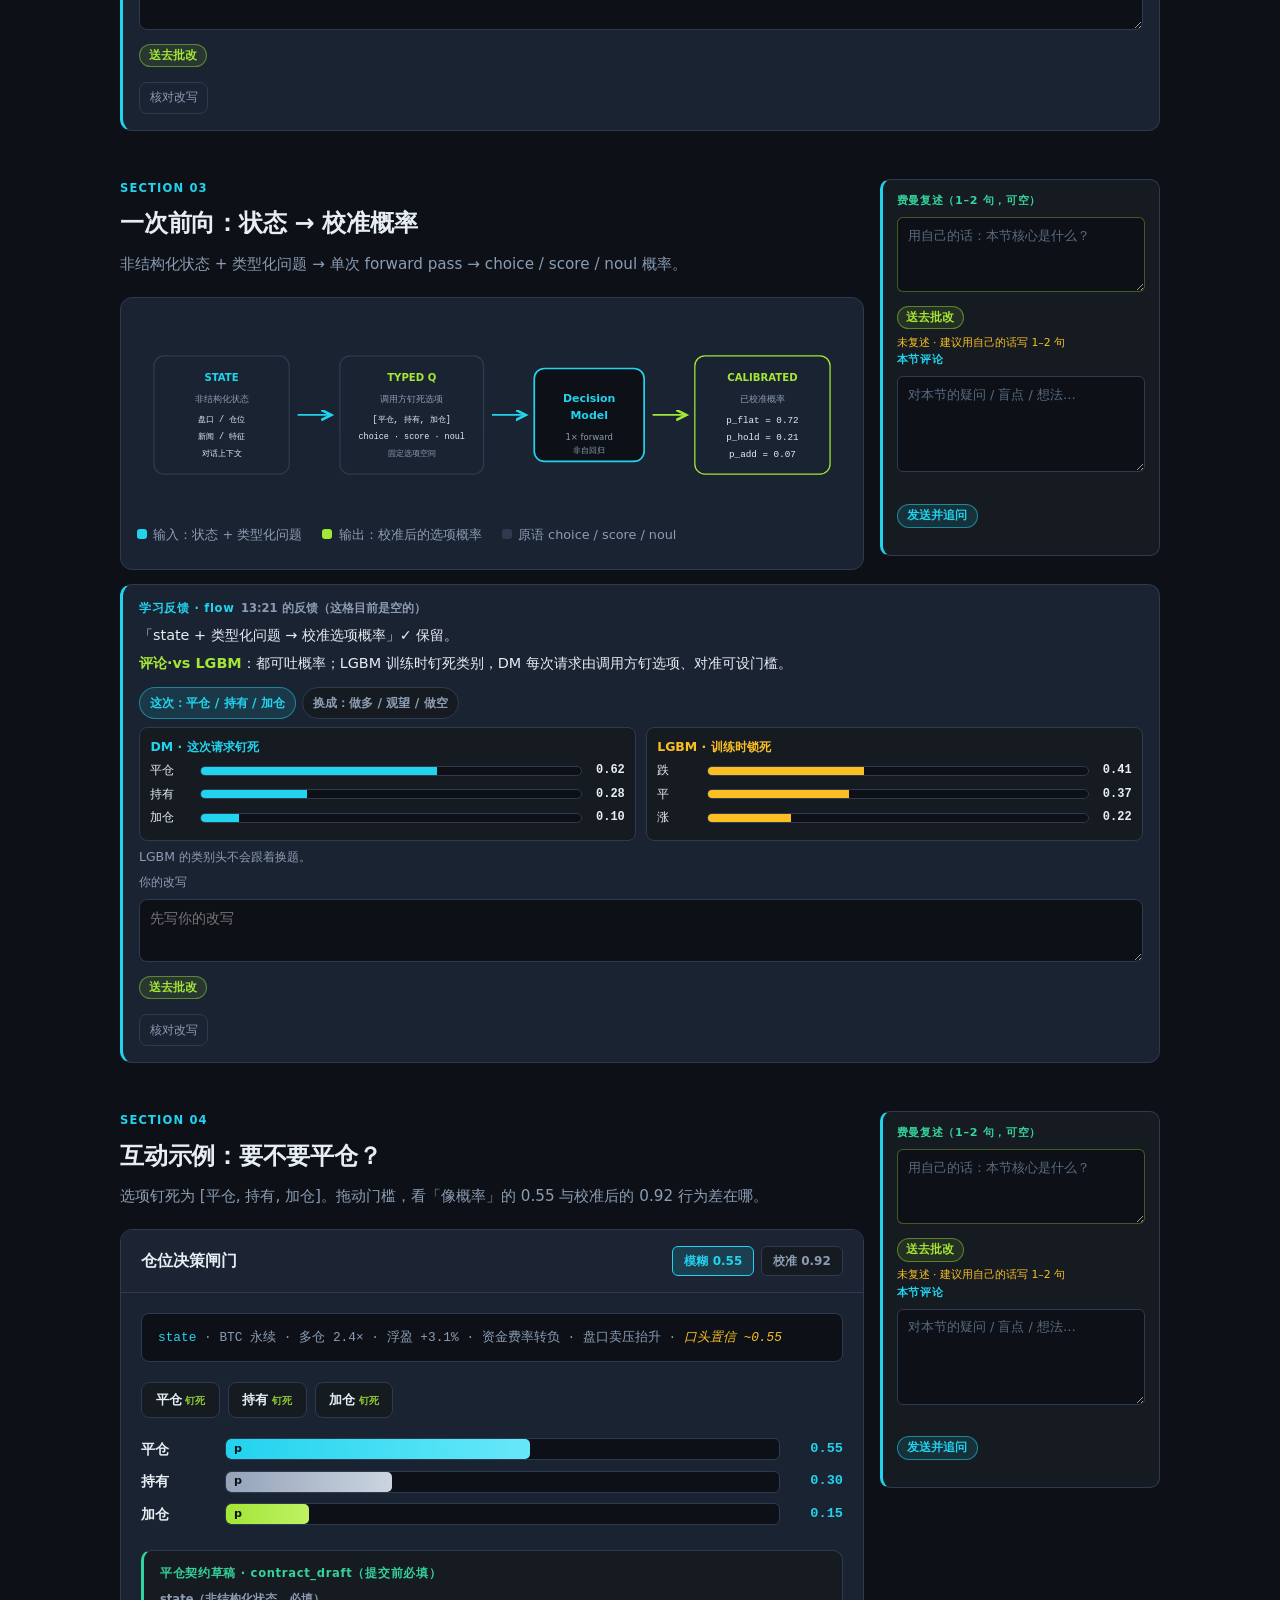
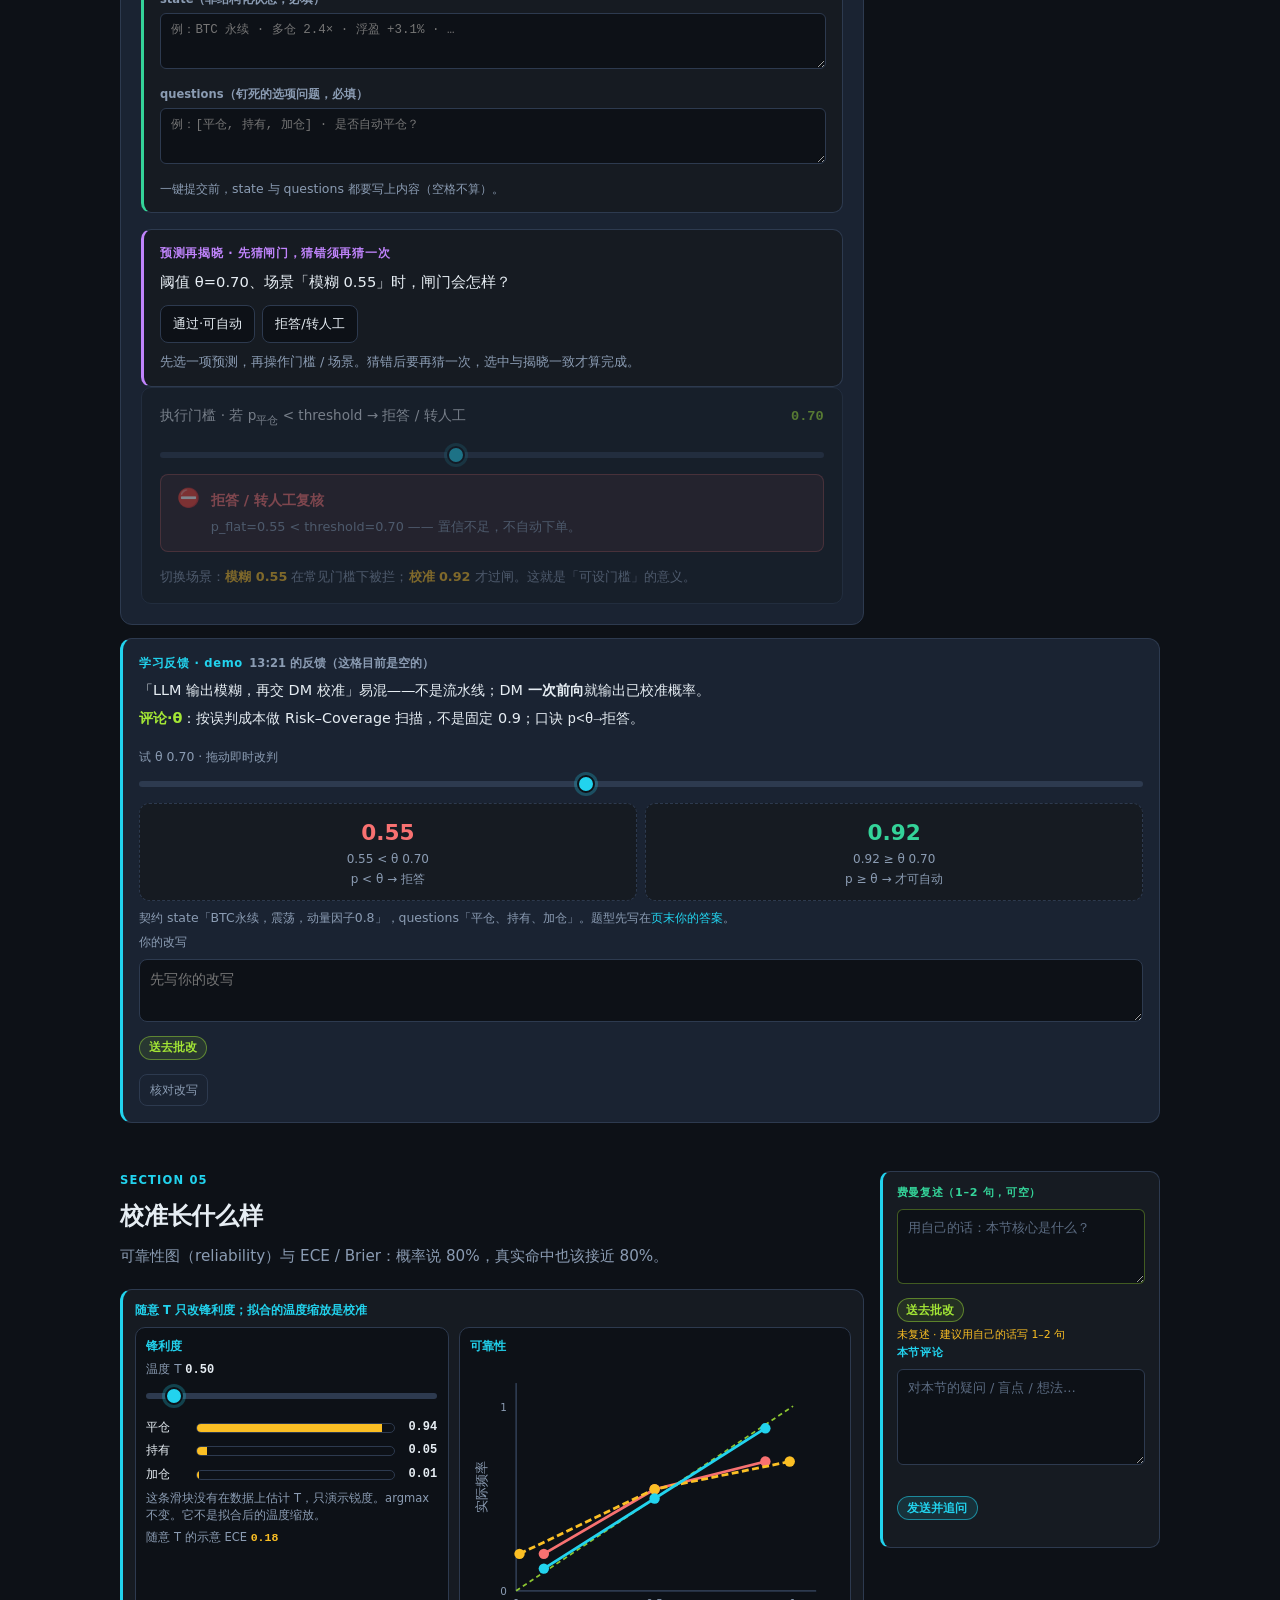
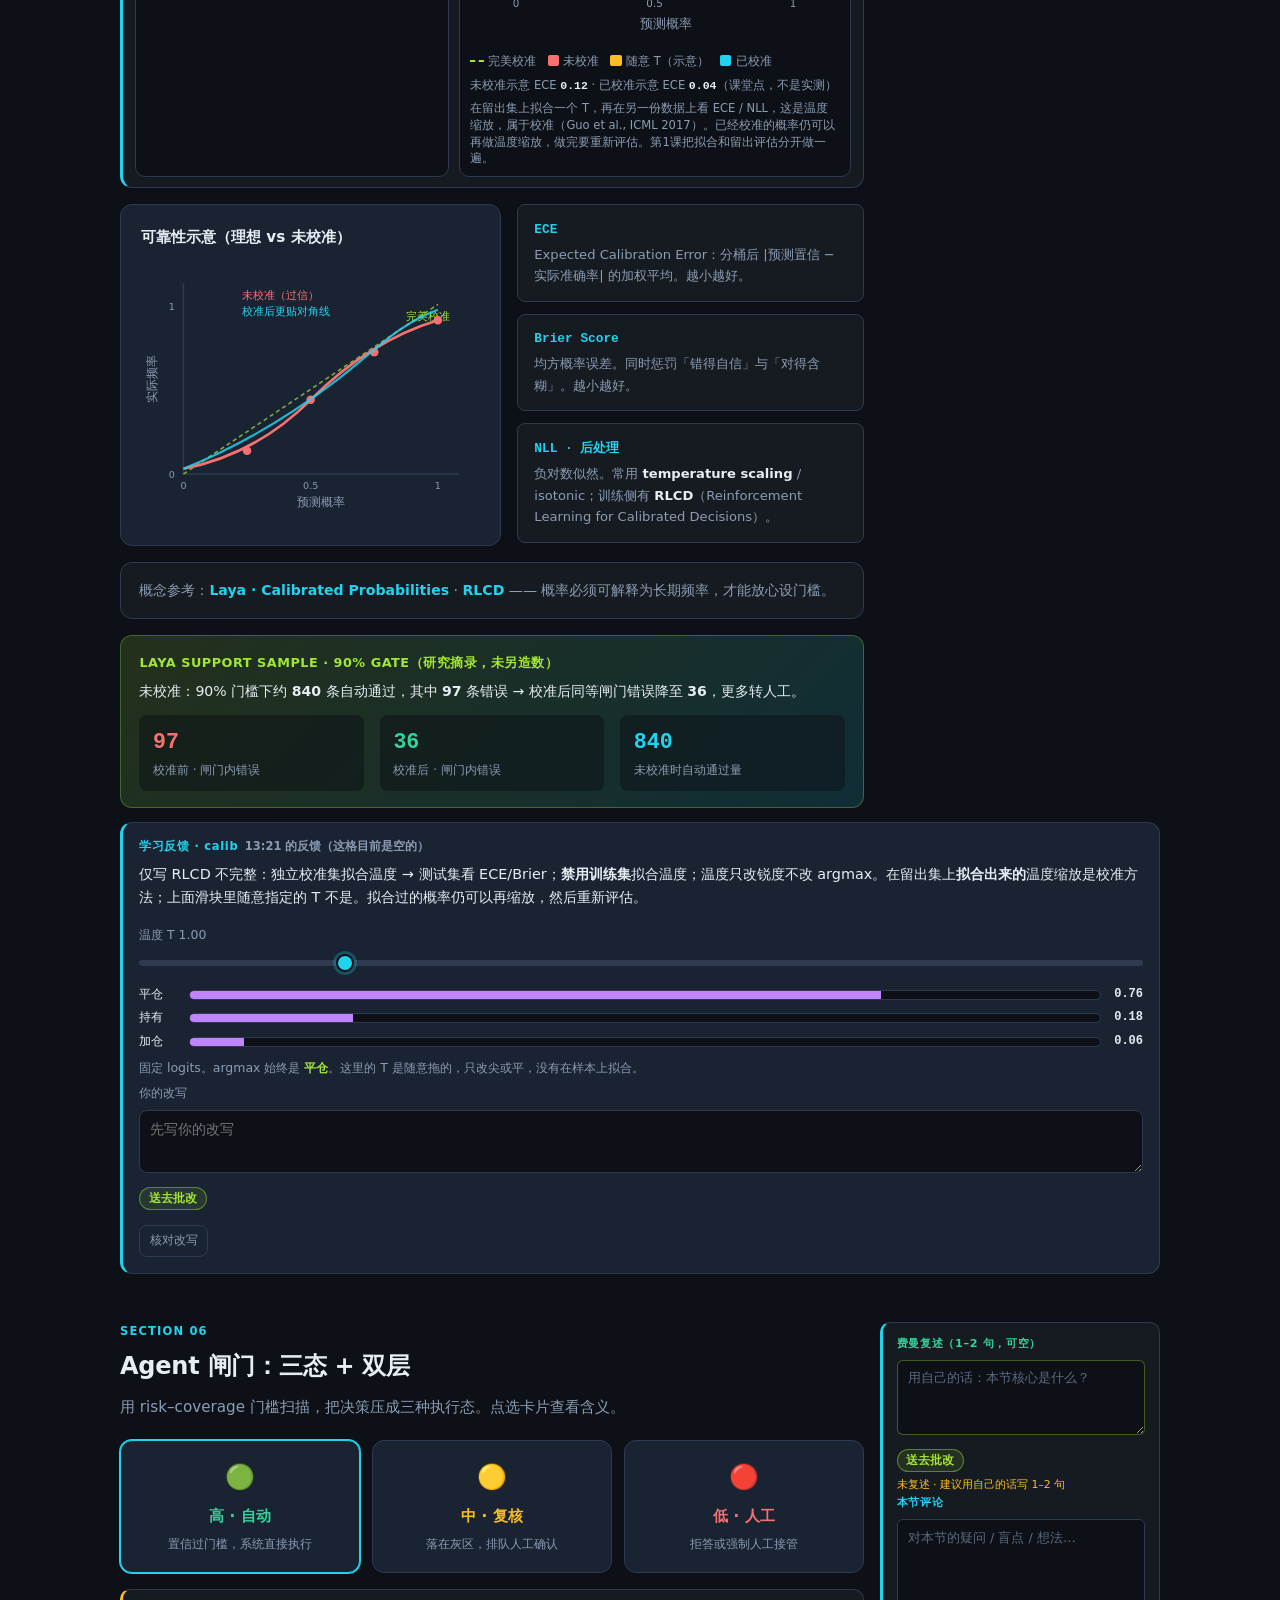
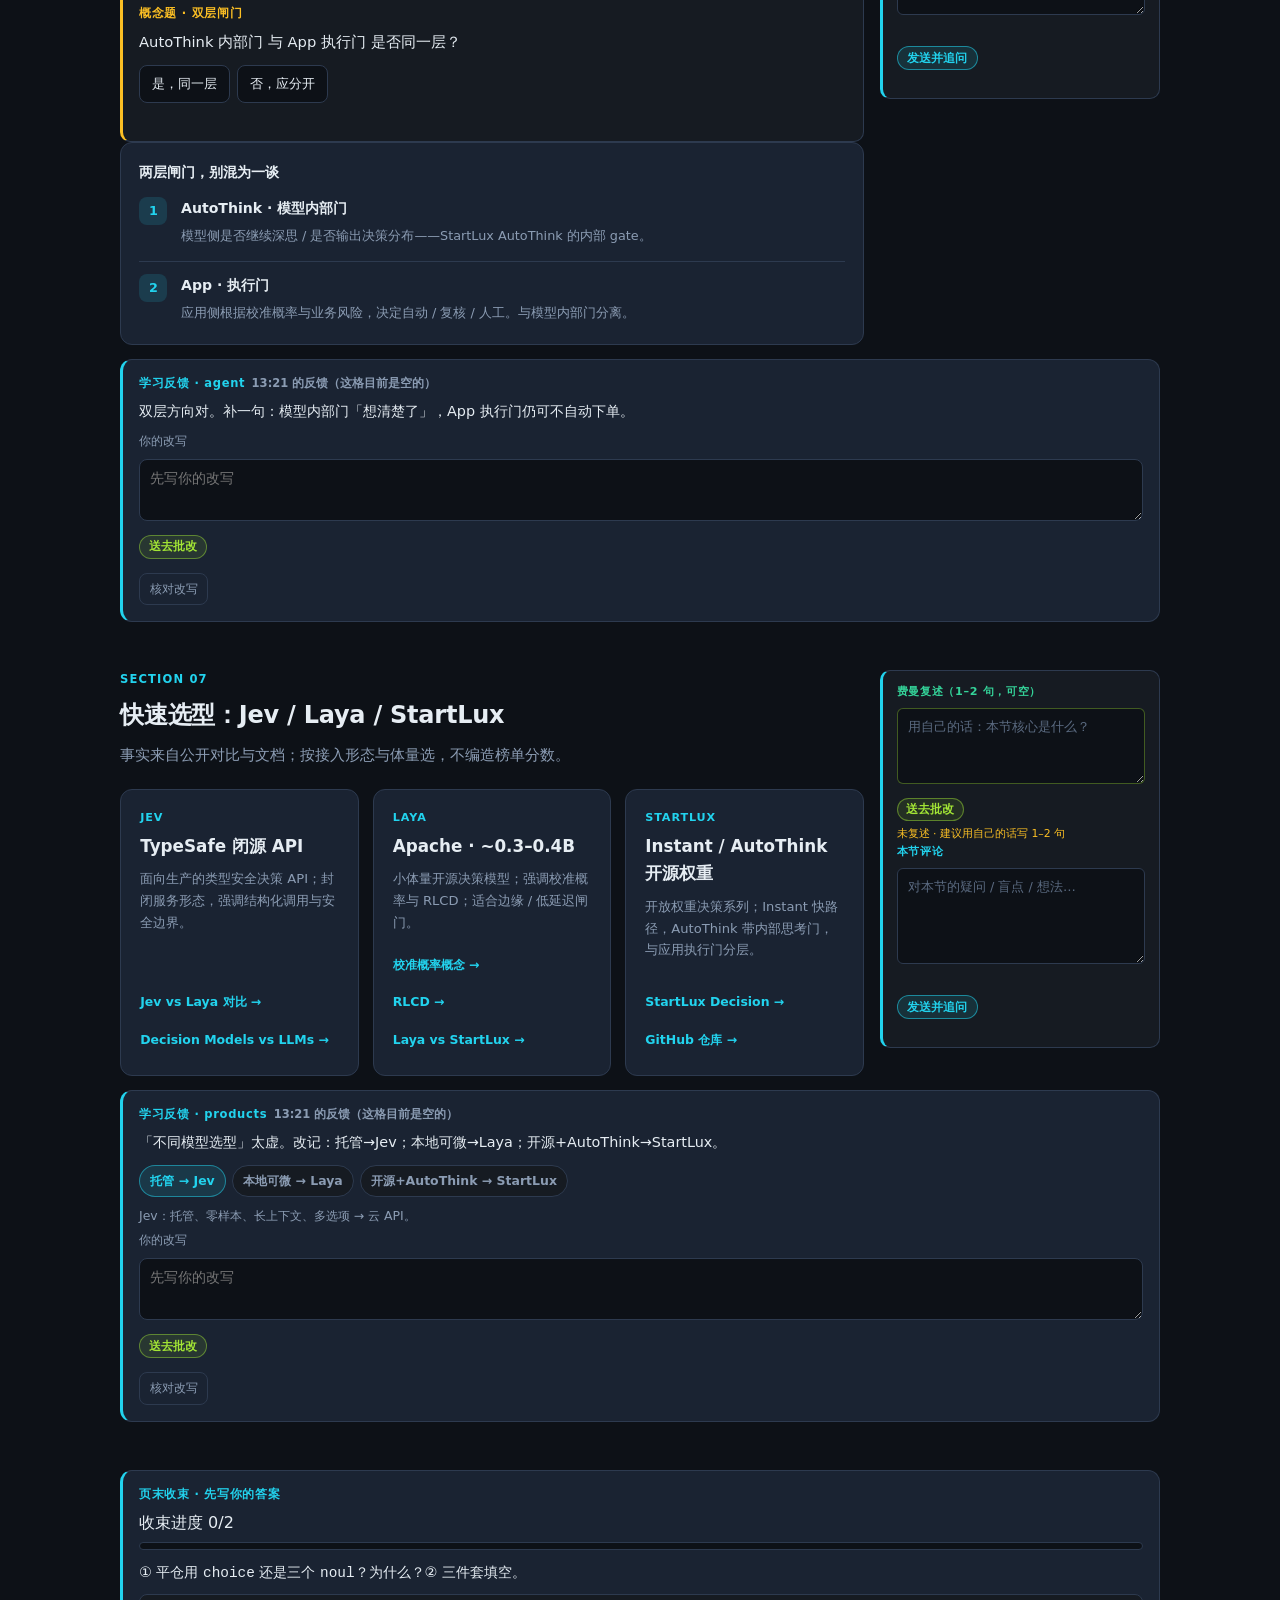
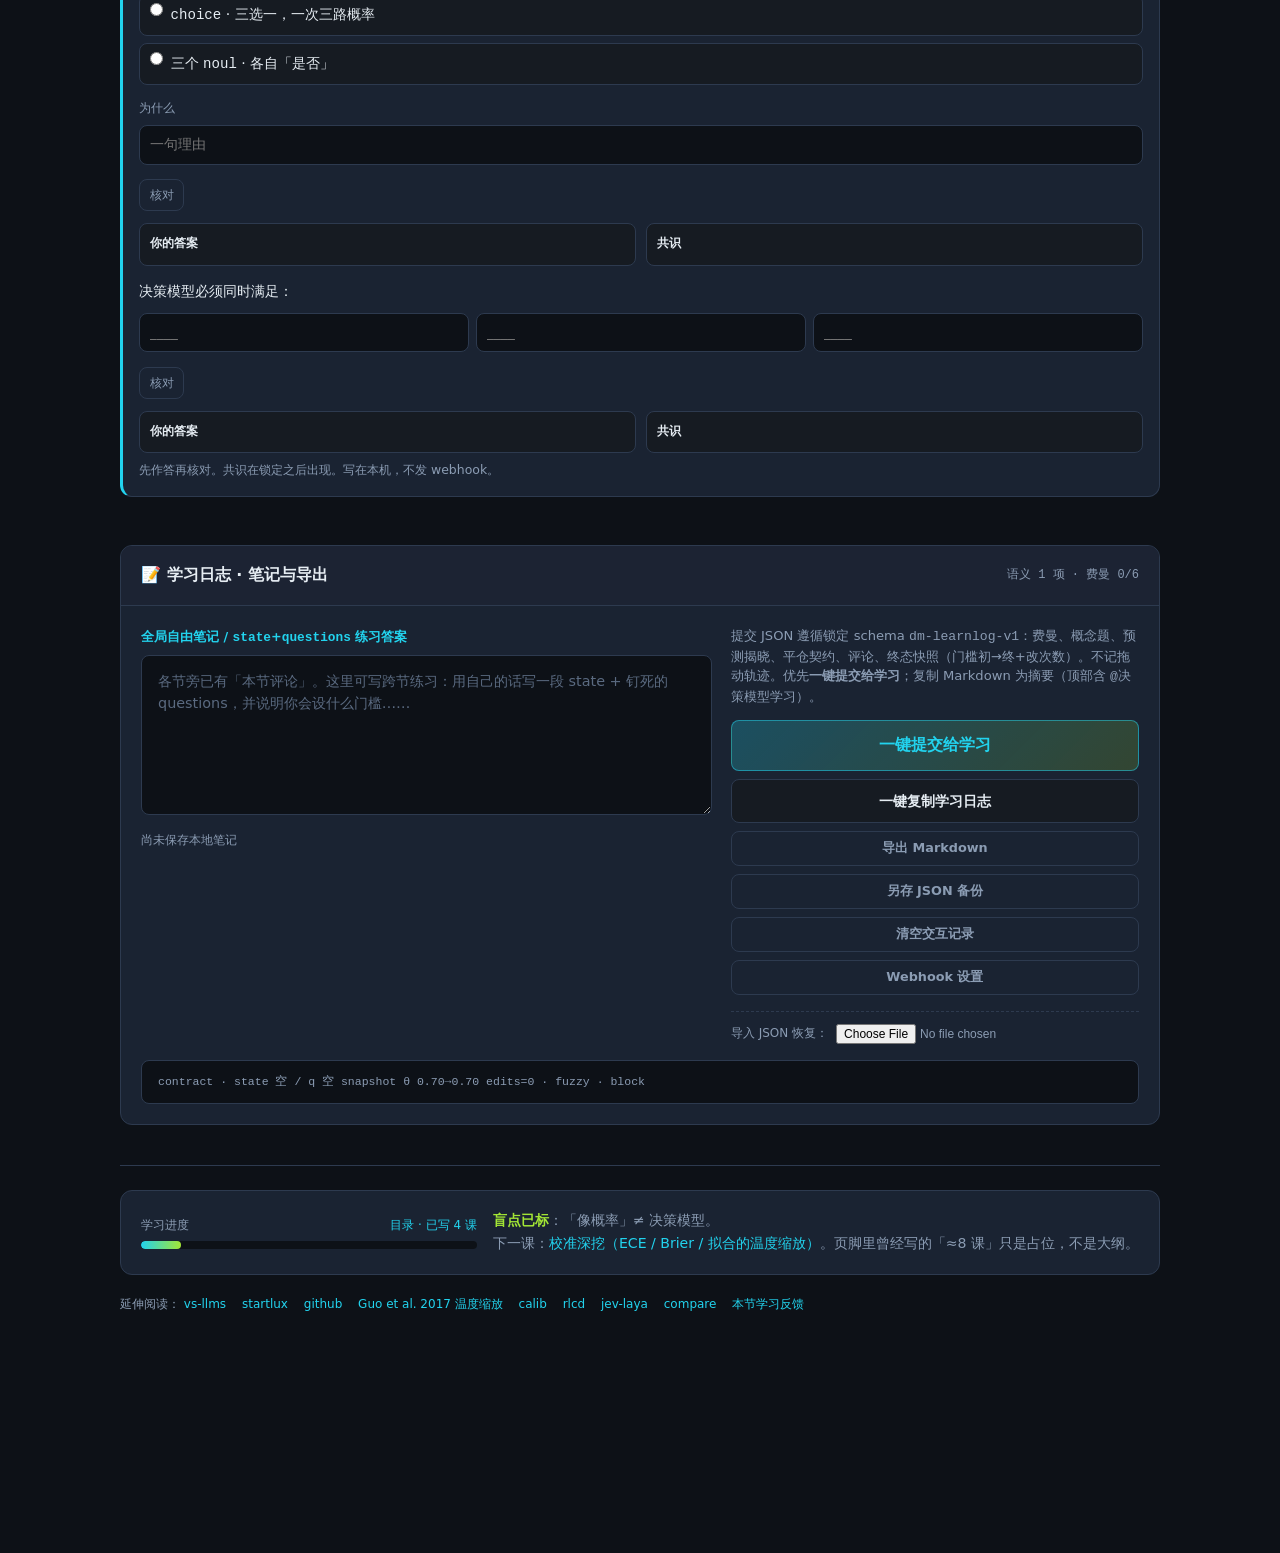
==== commit 060a35e0: "Add the calibration, primitive, and threshold lessons. Lesson 0 no longer calls noul refusal, and it" ====
--- a/index.html
+++ b/index.html
@@ -67,6 +67,7 @@
   border-radius: 999px;
   margin-bottom: 1rem;
 }
+.badge a { color: inherit; font-weight: 700; }
 .hero h1 {
   font-size: clamp(1.75rem, 5vw, 2.4rem);
   font-weight: 700;
@@ -1807,7 +1808,7 @@
 
   <!-- 1. Hero -->
   <header class="hero">
-    <div class="badge">Lesson 0 · Decision Models</div>
+    <div class="badge">Lesson 0 · Decision Models · <a href="课程目录.html">课程目录</a></div>
     <h1>第0课：<span>决策模型</span>是什么</h1>
     <p class="takeaway">
       一句话：决策模型把<strong>非结构化状态</strong> + <strong>调用方钉死的选项问题</strong>，一次前向映射成<strong>已校准的选项概率</strong>——不是让 LLM「吐一段像概率的话」。
@@ -1837,7 +1838,7 @@
       <div class="gdf-track gdf-gen">
         <span class="gdf-k">上轨</span>
         <span class="gdf-node" data-viz-node="gen">自由生成</span>
-        <span class="gdf-side">不经过选项钉死 / 打分 / 校准 / 拒答</span>
+        <span class="gdf-side">不经过选项钉死 / 打分 / 校准 / noul</span>
       </div>
       <div class="gdf-track gdf-dec">
         <span class="gdf-k">下轨</span>
@@ -1847,10 +1848,11 @@
         <span class="gdf-arr" aria-hidden="true">→</span>
         <span class="gdf-node" data-viz-node="calib">校准</span>
         <span class="gdf-arr" aria-hidden="true">→</span>
-        <span class="gdf-node" data-viz-node="noul">拒答</span>
+        <span class="gdf-node" data-viz-node="noul">noul · P(是)</span>
       </div>
       <p class="gdf-cap" hidden></p>
     </div>
+    <p class="hint-row">下轨末格 <code>noul</code> 是「是」的概率，不是拒答概率。拒答是下游拿概率去和门槛、代价比较的策略。</p>
 
     <div class="toggle-bar" role="tablist">
       <button type="button" class="active" data-view="both" aria-selected="true">并排对比</button>
@@ -2164,16 +2166,16 @@
     <h2>校准长什么样</h2>
     <p class="lead">可靠性图（reliability）与 ECE / Brier：概率说 80%，真实命中也该接近 80%。</p>
 
-    <div class="gdf calib-viz" id="tutorCalibViz" data-compare="temp-vs-calib" aria-label="校准不等于调温度">
-      <div class="gdf-h">校准 ≠ 调温度</div>
+    <div class="gdf calib-viz" id="tutorCalibViz" data-compare="temp-vs-calib" aria-label="随意温度与拟合的温度缩放">
+      <div class="gdf-h">随意 T 只改锋利度；拟合的温度缩放是校准</div>
       <div class="cv-split">
         <div class="cv-node" data-viz-node="sharpness">
           <div class="cv-k">锋利度</div>
           <label class="cv-lab" for="tutorCalibTemp">温度 T <output id="tutorCalibTempOut">0.50</output></label>
           <input class="lf-range" id="tutorCalibTemp" type="range" min="25" max="400" value="50" step="5" aria-valuemin="25" aria-valuemax="400" aria-valuenow="50" aria-label="温度">
           <div id="tutorCalibBars"></div>
-          <p class="cv-note">固定 logits。拖温度只改有多尖，argmax 不变。</p>
-          <p class="cv-metric">调温度 ECE <b id="tutorCalibEceTemp" class="ece-temp">0.18</b></p>
+          <p class="cv-note">这条滑块没有在数据上估计 T，只演示锐度。argmax 不变。它不是拟合后的温度缩放。</p>
+          <p class="cv-metric">随意 T 的示意 ECE <b id="tutorCalibEceTemp" class="ece-temp">0.18</b></p>
         </div>
         <div class="cv-node" data-viz-node="reliability">
           <div class="cv-k">可靠性</div>
@@ -2181,10 +2183,11 @@
           <ul class="cv-legend">
             <li><i class="dash"></i>完美校准</li>
             <li><i style="background:#f87171"></i>未校准</li>
-            <li><i style="background:#fbbf24"></i>调温度</li>
+            <li><i style="background:#fbbf24"></i>随意 T（示意）</li>
             <li><i style="background:#22d3ee"></i>已校准</li>
           </ul>
-          <p class="cv-metric">未校准 ECE <b id="tutorCalibEceRaw">0.12</b> · 已校准 ECE <b id="tutorCalibEceCal">0.04</b></p>
+          <p class="cv-metric">未校准示意 ECE <b id="tutorCalibEceRaw">0.12</b> · 已校准示意 ECE <b id="tutorCalibEceCal">0.04</b>（课堂点，不是实测）</p>
+          <p class="cv-note">在留出集上拟合一个 T，再在另一份数据上看 ECE / NLL，这是温度缩放，属于校准（Guo et al., ICML 2017）。已经校准的概率仍可以再做温度缩放，做完要重新评估。第1课把拟合和留出评估分开做一遍。</p>
         </div>
       </div>
       <p class="gdf-cap" hidden></p>
@@ -2274,12 +2277,12 @@
   </div>
   <div class="learn-fb" id="fb-calib" data-fb="calib">
     <div class="lf-h">学习反馈 · calib <span class="lf-match" id="lfm-calib"></span></div>
-    <p class="lf-fy">仅写 RLCD 不完整：独立校准集拟合温度 → 测试集看 ECE/Brier；<strong>禁用训练集</strong>拟合温度；温度只改锐度不改 argmax。</p>
+    <p class="lf-fy">仅写 RLCD 不完整：独立校准集拟合温度 → 测试集看 ECE/Brier；<strong>禁用训练集</strong>拟合温度；温度只改锐度不改 argmax。在留出集上<strong>拟合出来的</strong>温度缩放是校准方法；上面滑块里随意指定的 T 不是。拟合过的概率仍可以再缩放，然后重新评估。</p>
     <div class="lf-viz">
       <label class="lf-note" for="lfTemp">温度 T <output id="lfTempOut">1.00</output></label>
       <input class="lf-range" type="range" id="lfTemp" min="25" max="400" value="100" step="5">
       <div id="lfTempBars"></div>
-      <p class="lf-note">固定 logits。argmax 始终是 <strong style="color:var(--lime)" id="lfArgmax">平仓</strong>。T 只改尖或平。</p>
+      <p class="lf-note">固定 logits。argmax 始终是 <strong style="color:var(--lime)" id="lfArgmax">平仓</strong>。这里的 T 是随意拖的，只改尖或平，没有在样本上拟合。</p>
     </div>
     <div class="lf-rewrite">
       <label class="lf-note" for="rw-calib">你的改写
@@ -2545,12 +2548,12 @@
   <footer>
     <div class="progress">
       <div class="progress-bar-wrap">
-        <div class="lab"><span>学习进度</span><span>第 0 / ≈8 课</span></div>
+        <div class="lab"><span>学习进度</span><span><a href="课程目录.html">目录 · 已写 4 课</a></span></div>
         <div class="pbar"><div class="pbar-fill"></div></div>
       </div>
       <div class="next-note">
         <strong>盲点已标</strong>：「像概率」≠ 决策模型。<br>
-        下一课：校准深挖（ECE / Brier / temperature / RLCD）。
+        下一课：<a href="第1课-校准深挖.html">校准深挖（ECE / Brier / 拟合的温度缩放）</a>。页脚里曾经写的「≈8 课」只是占位，不是大纲。
       </div>
     </div>
     <div class="refs">
@@ -2558,6 +2561,7 @@
       <a href="https://decisioneval.dev/decision-models/vs-llms/" target="_blank" rel="noopener">vs-llms</a>
       <a href="https://decision.startlux.com/" target="_blank" rel="noopener">startlux</a>
       <a href="https://github.com/StartLuxLabs/Startlux-Decision" target="_blank" rel="noopener">github</a>
+      <a href="https://proceedings.mlr.press/v70/guo17a.html" target="_blank" rel="noopener">Guo et al. 2017 温度缩放</a>
       <a href="https://laya.studio/learn/calibrated-probabilities" target="_blank" rel="noopener">calib</a>
       <a href="https://laya.studio/learn/rlcd-reinforcement-learning-calibrated-decisions" target="_blank" rel="noopener">rlcd</a>
       <a href="https://wilsonwu.me/zh/blog/2026/jev-vs-laya/" target="_blank" rel="noopener">jev-laya</a>
@@ -3891,7 +3895,7 @@
     }
     if (which === "noul") {
       bars(host, ["是", "否"], [0.62, 0.38], "var(--lime)");
-      if (out) out.textContent = "noul：一个 0–1「是」概率。靠近 0.5 最不确定。不是三路 choice。";
+      if (out) out.textContent = "noul：P(是)。0.62 表示「是」的概率，不是拒答概率。靠近 0.5 最不确定。拒答要另拿这个数去和门槛比。不是三路 choice。";
       return;
     }
     bars(host, ["平仓", "持有", "加仓"], [0.62, 0.28, 0.10], "var(--cyan)");
@@ -4362,7 +4366,7 @@
     choice: "选项钉死",
     score: "打分",
     calib: "校准",
-    noul: "拒答"
+    noul: "noul · P(是)"
   };
   // calib-curve whitelist: focus sharpness|reliability (legacy "calib" → reliability);
   // compare temp-vs-calib or omitted; nodes, if present, only those two names.
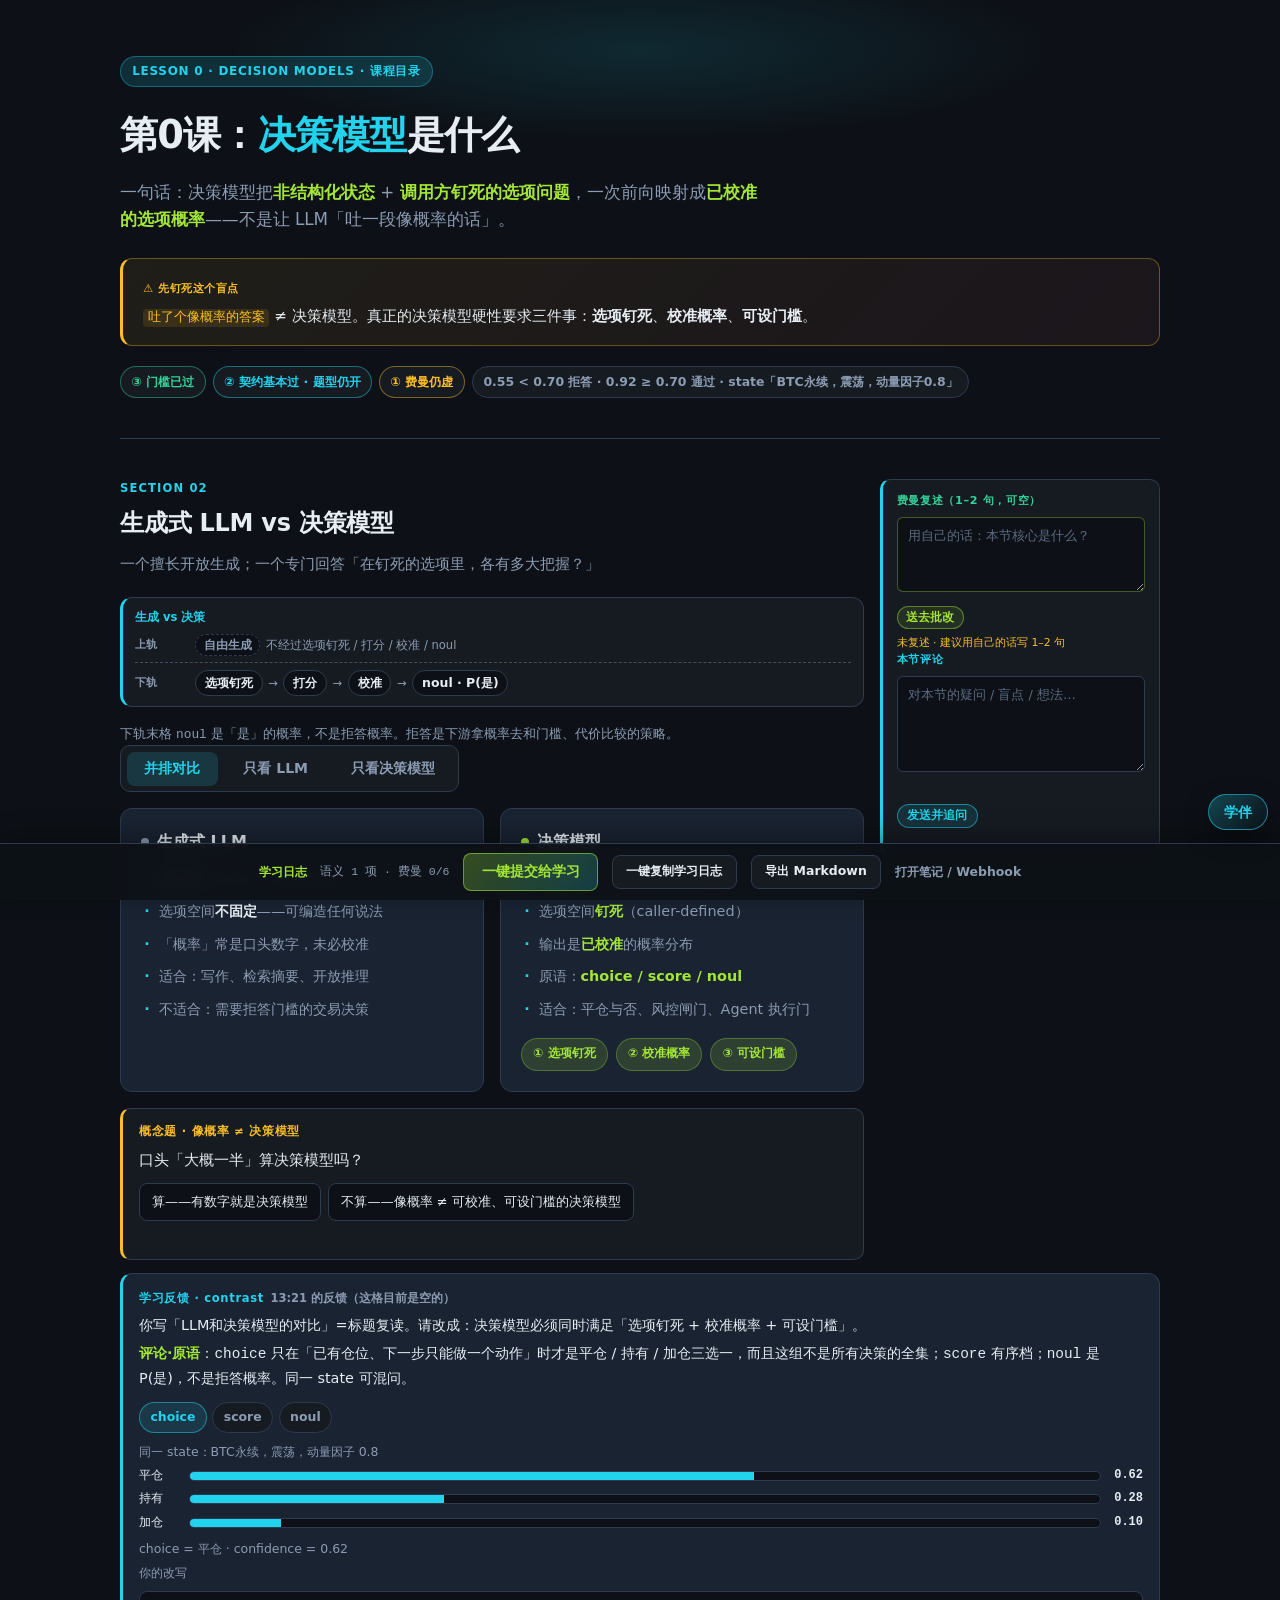
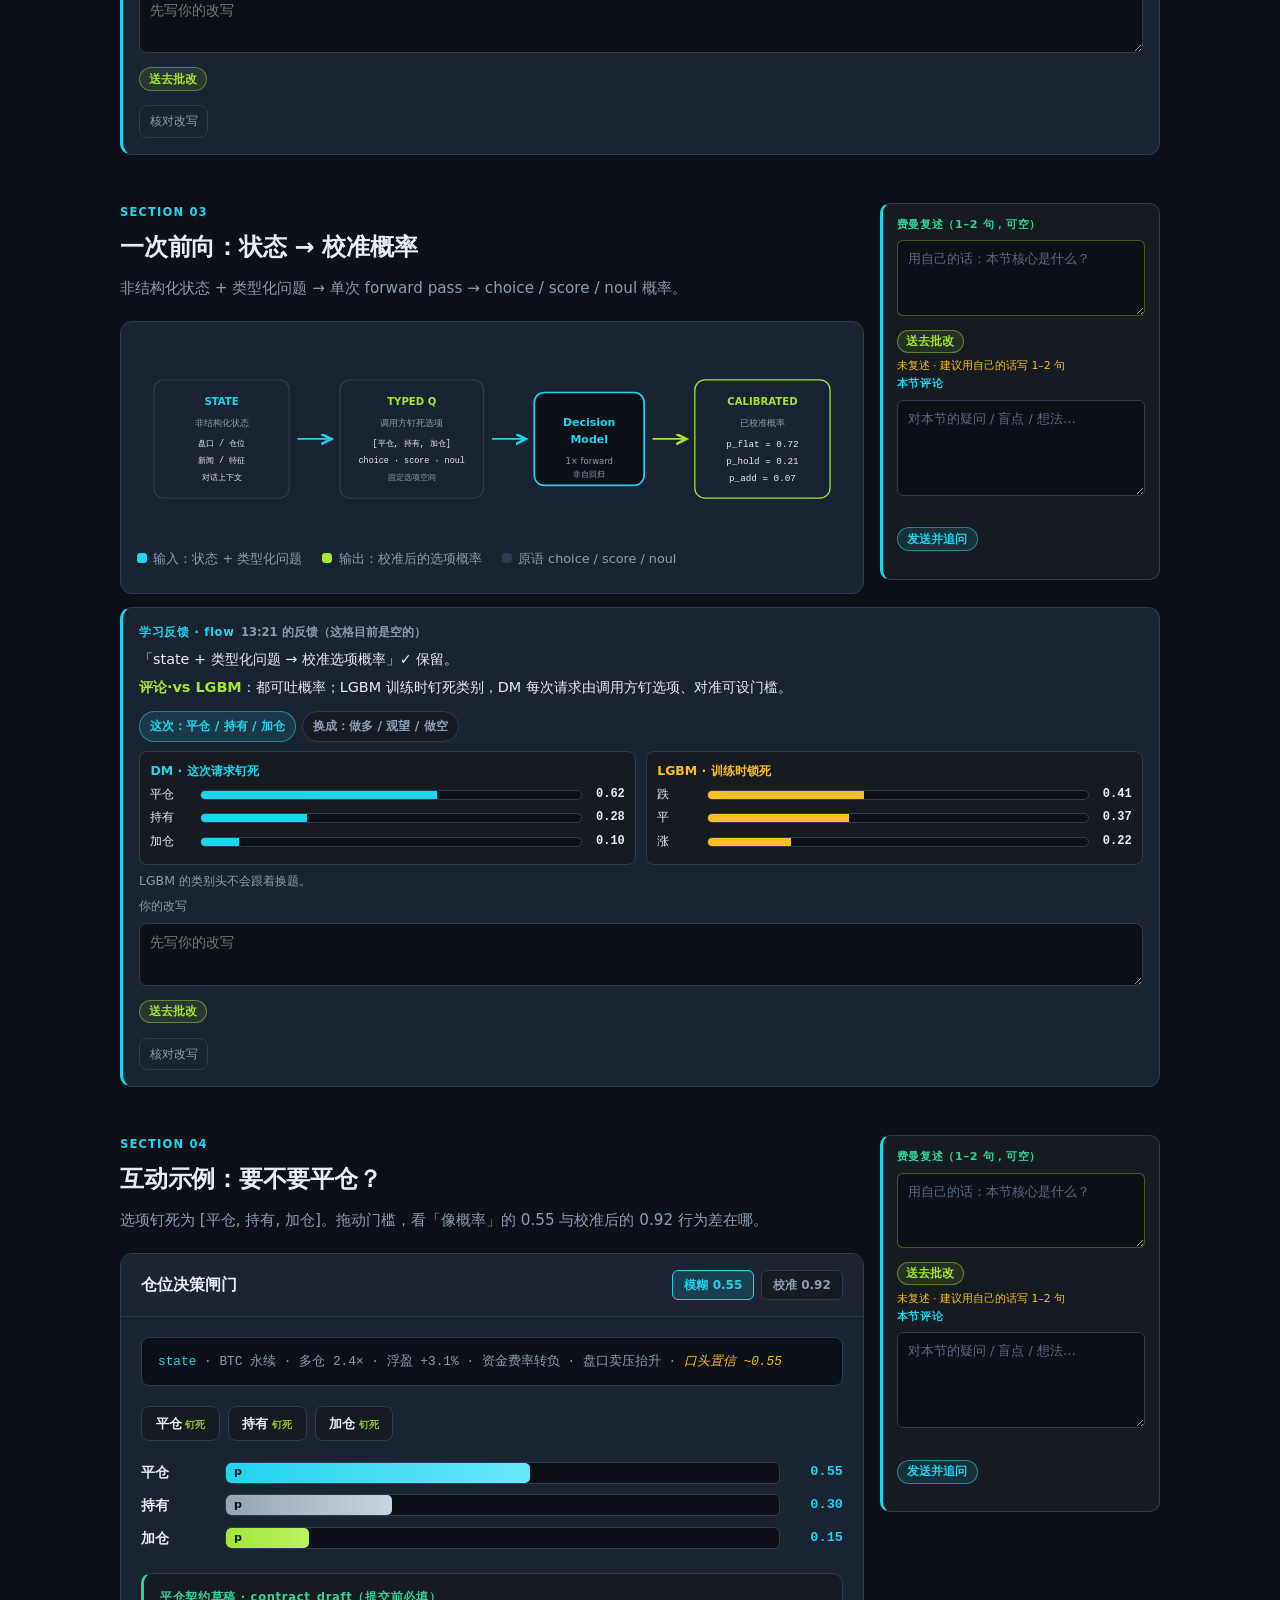
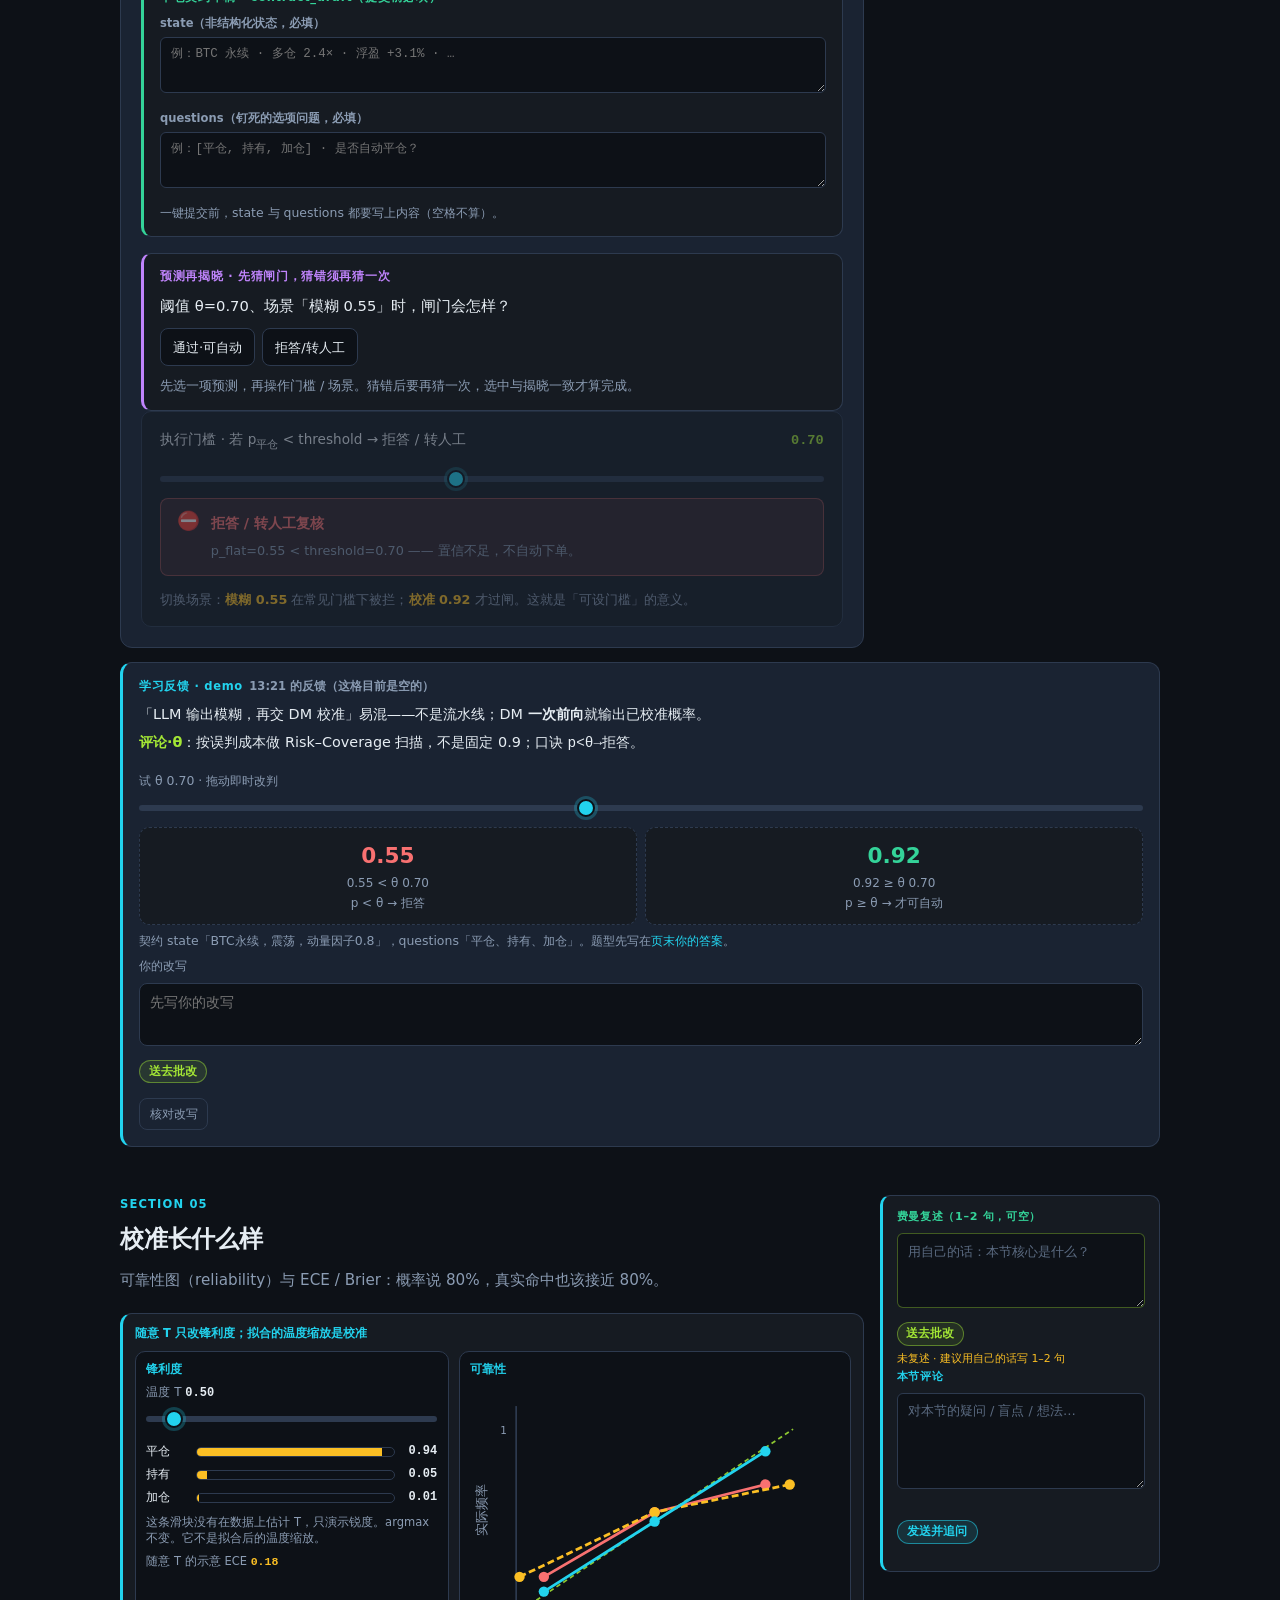
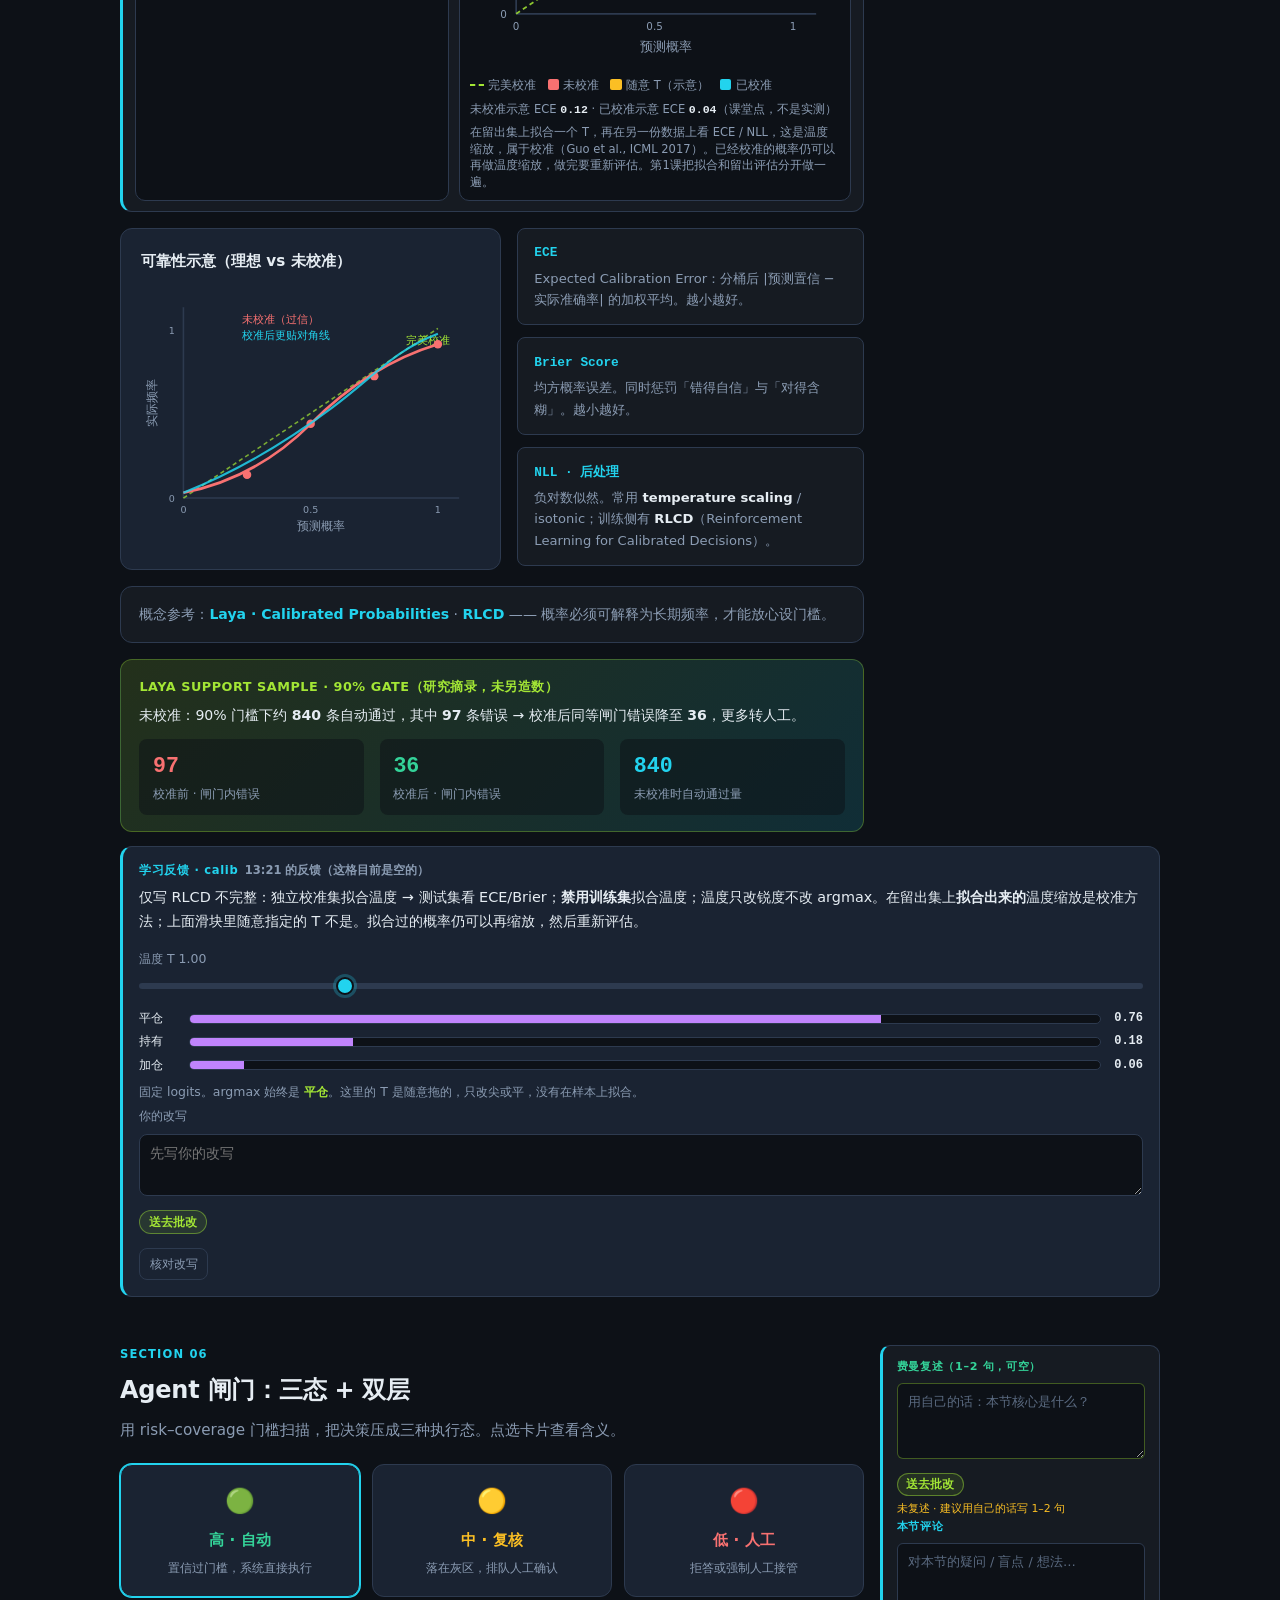
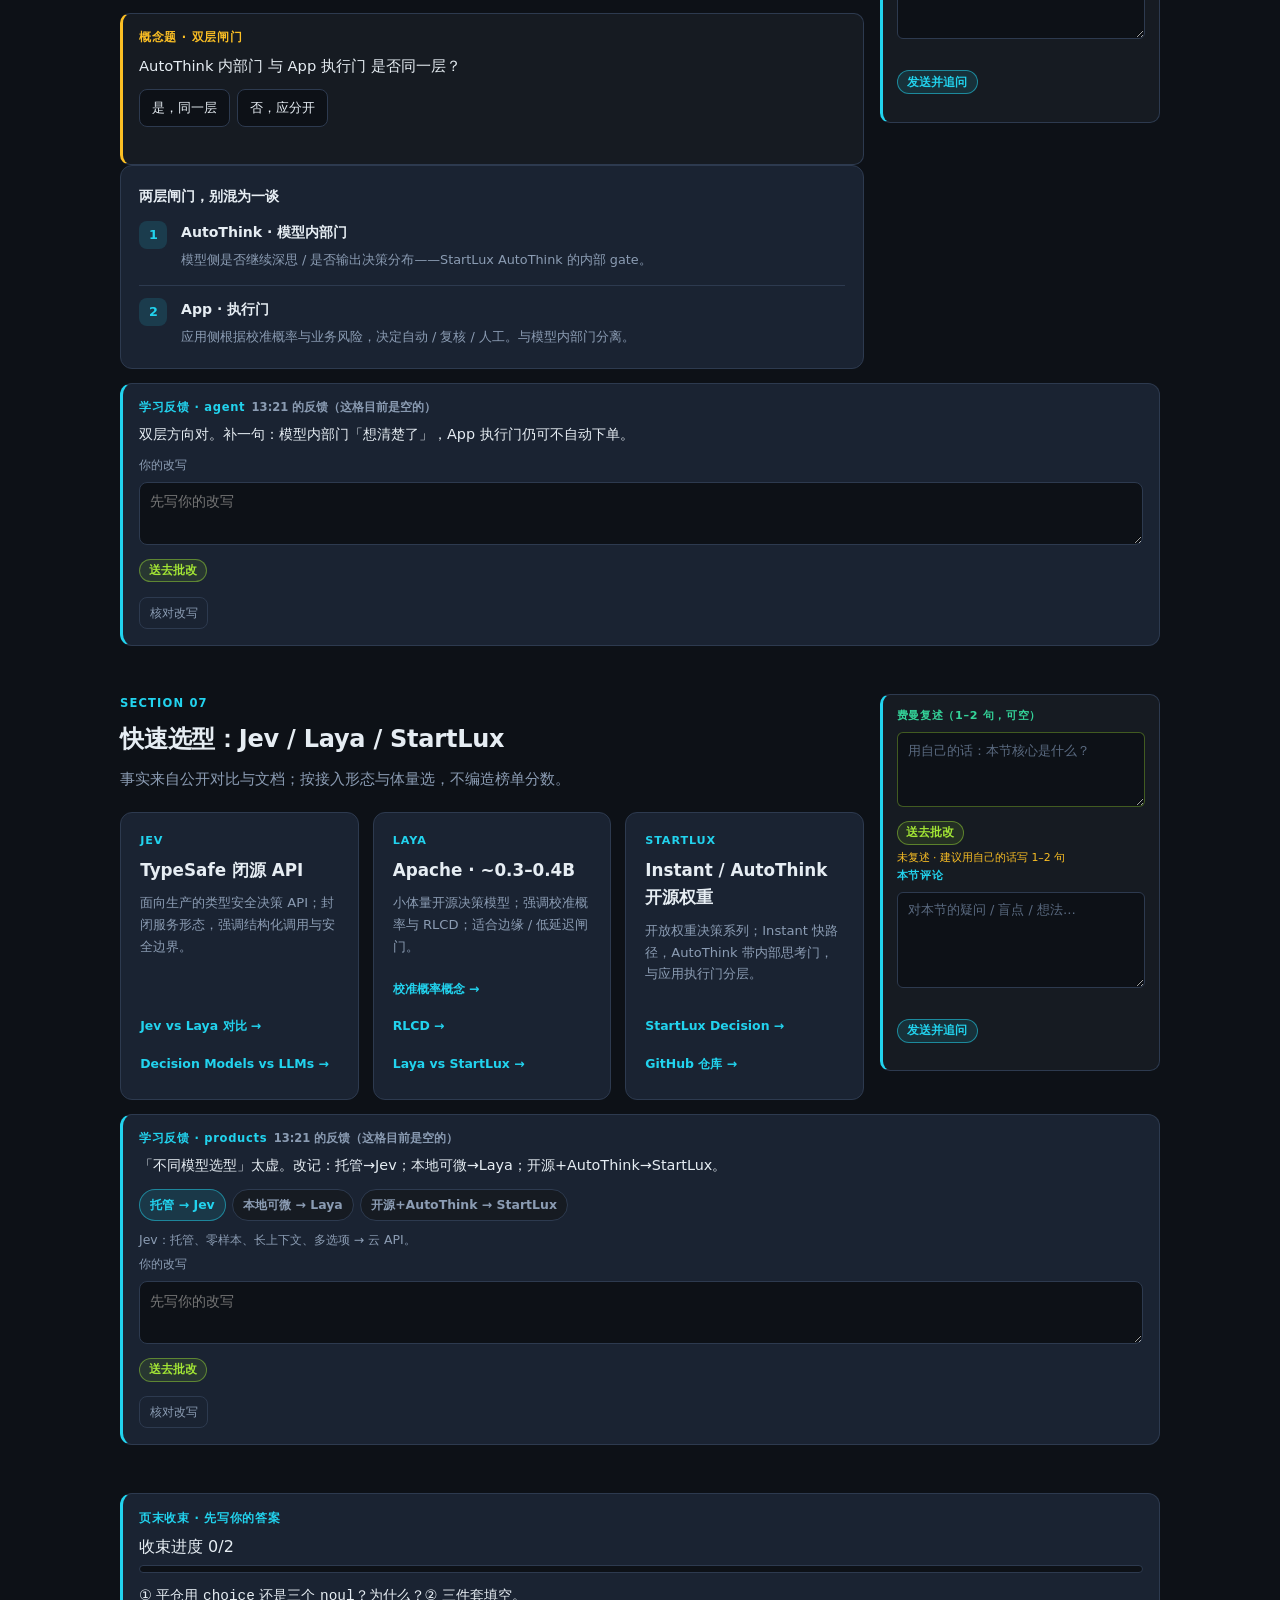
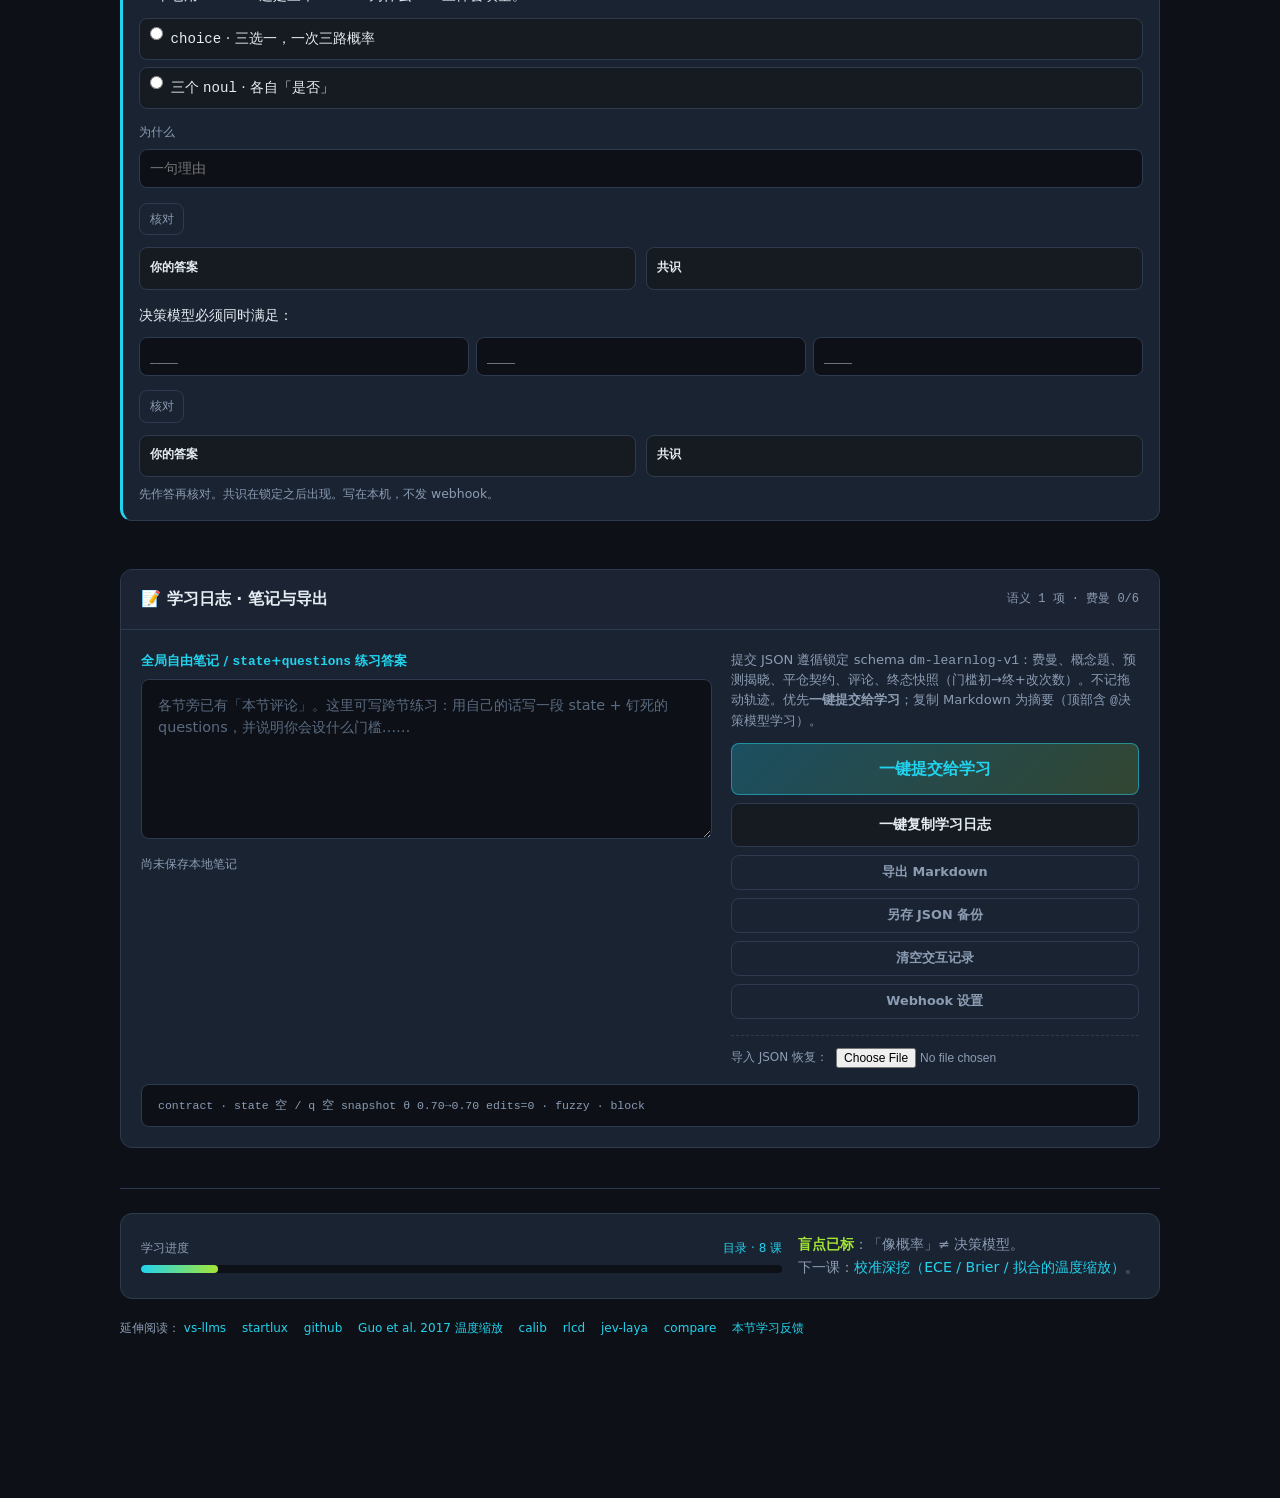
==== commit cfd0c54f: "Stack Lesson 0 earlier and add the rest of the eight-lesson path. Sections become one column from 11" ====
--- a/index.html
+++ b/index.html
@@ -4,6 +4,7 @@
 <meta charset="UTF-8">
 <meta name="viewport" content="width=device-width, initial-scale=1.0">
 <title>第0课 · 决策模型是什么</title>
+<link rel="icon" href="favicon.svg" type="image/svg+xml">
 <style>
 :root {
   --bg: #0d1117;
@@ -21,11 +22,12 @@
   --danger: #f87171;
   --ok: #34d399;
   --radius: 12px;
+  --export-bar-h: 148px;
   --font: "Inter", "Noto Sans SC", "PingFang SC", "Microsoft YaHei", system-ui, sans-serif;
   --mono: "JetBrains Mono", "SF Mono", "Fira Code", ui-monospace, monospace;
 }
 *, *::before, *::after { box-sizing: border-box; margin: 0; padding: 0; }
-html { scroll-behavior: smooth; }
+html { scroll-behavior: smooth; scroll-padding-bottom: calc(var(--export-bar-h, 148px) + 4.5rem); }
 body {
   font-family: var(--font);
   background: var(--bg);
@@ -33,11 +35,12 @@
   line-height: 1.65;
   min-height: 100vh;
   -webkit-font-smoothing: antialiased;
-  padding-bottom: 4.5rem;
+  overflow-wrap: break-word;
+  padding-bottom: 0;
 }
 a { color: var(--cyan); text-decoration: none; }
 a:hover { text-decoration: underline; }
-.wrap { max-width: 1080px; margin: 0 auto; padding: 0 1.25rem 9.5rem; }
+.wrap { max-width: 1080px; margin: 0 auto; padding: 0 1.25rem calc(var(--export-bar-h, 148px) + 5.5rem); }
 
 /* —— Hero —— */
 .hero {
@@ -978,7 +981,7 @@
   gap: 1rem;
   align-items: start;
 }
-@media (max-width: 860px) {
+@media (max-width: 1100px) {
   .sec-layout { grid-template-columns: 1fr; }
 }
 .sec-main { min-width: 0; }
@@ -991,8 +994,8 @@
   padding: 0.75rem 0.85rem;
   border-left: 3px solid var(--cyan);
 }
-@media (max-width: 860px) {
-  .sec-comment { position: static; }
+@media (max-width: 1100px) {
+  .sec-comment { position: static; max-width: 100%; }
 }
 .sec-comment .sc-lab {
   display: block;
@@ -1327,7 +1330,44 @@
   background: var(--bg2);
 }
 
-.toast-learn { bottom: 4.25rem; }
+.toast-learn { bottom: calc(var(--export-bar-h, 148px) + 0.75rem); }
+@media (max-width: 640px) {
+  .wrap { padding-left: 0.75rem; padding-right: 0.75rem; }
+  .sec-comment textarea,
+  .tutor-compose textarea,
+  input, select, button { font-size: 16px; }
+  .export-float {
+    justify-content: stretch;
+    padding: 0.45rem 0.65rem calc(0.45rem + env(safe-area-inset-bottom));
+    gap: 0.4rem;
+  }
+  .export-float .ef-lab,
+  .export-float .ef-meta { flex: 1 1 auto; }
+  .export-float .btn-export-submit,
+  .export-float .btn-export-now,
+  .export-float .btn-export-copy,
+  .export-float a.ef-link {
+    flex: 1 1 calc(50% - 0.4rem);
+    min-height: 44px;
+    display: inline-flex;
+    align-items: center;
+    justify-content: center;
+    text-align: center;
+  }
+  .tutor-fab {
+    left: 0.65rem;
+    right: 0.65rem;
+    width: auto;
+    text-align: center;
+    background: #0d1117;
+  }
+  .learn-quiz button.lq-opt,
+  .predict-box button.pb-opt,
+  .sc-ask-send,
+  .fy-tutor-send {
+    min-height: 44px;
+  }
+}
 
 /* —— Page-in tutor drawer —— */
 .tutor-fab {
@@ -1911,7 +1951,7 @@
   <div class="learn-fb" id="fb-contrast" data-fb="contrast">
     <div class="lf-h">学习反馈 · contrast <span class="lf-match" id="lfm-contrast"></span></div>
     <p class="lf-fy">你写「LLM和决策模型的对比」=标题复读。请改成：决策模型必须同时满足「选项钉死 + 校准概率 + 可设门槛」。</p>
-    <p class="lf-c"><strong>评论·原语</strong>：<code>choice</code> 三选一；<code>score</code> 有序档；<code>noul</code> 是否成立（0–1）。同一 state 可混问。</p>
+    <p class="lf-c"><strong>评论·原语</strong>：<code>choice</code> 只在「已有仓位、下一步只能做一个动作」时才是平仓 / 持有 / 加仓三选一，而且这组不是所有决策的全集；<code>score</code> 有序档；<code>noul</code> 是 P(是)，不是拒答概率。同一 state 可混问。</p>
     <div class="lf-viz">
       <div class="lf-seg" id="lfPrimSeg">
         <button type="button" class="active" data-prim="choice">choice</button>
@@ -2548,12 +2588,12 @@
   <footer>
     <div class="progress">
       <div class="progress-bar-wrap">
-        <div class="lab"><span>学习进度</span><span><a href="课程目录.html">目录 · 已写 4 课</a></span></div>
+        <div class="lab"><span>学习进度</span><span><a href="课程目录.html">目录 · 8 课</a></span></div>
         <div class="pbar"><div class="pbar-fill"></div></div>
       </div>
       <div class="next-note">
         <strong>盲点已标</strong>：「像概率」≠ 决策模型。<br>
-        下一课：<a href="第1课-校准深挖.html">校准深挖（ECE / Brier / 拟合的温度缩放）</a>。页脚里曾经写的「≈8 课」只是占位，不是大纲。
+        下一课：<a href="第1课-校准深挖.html">校准深挖（ECE / Brier / 拟合的温度缩放）</a>。
       </div>
     </div>
     <div class="refs">
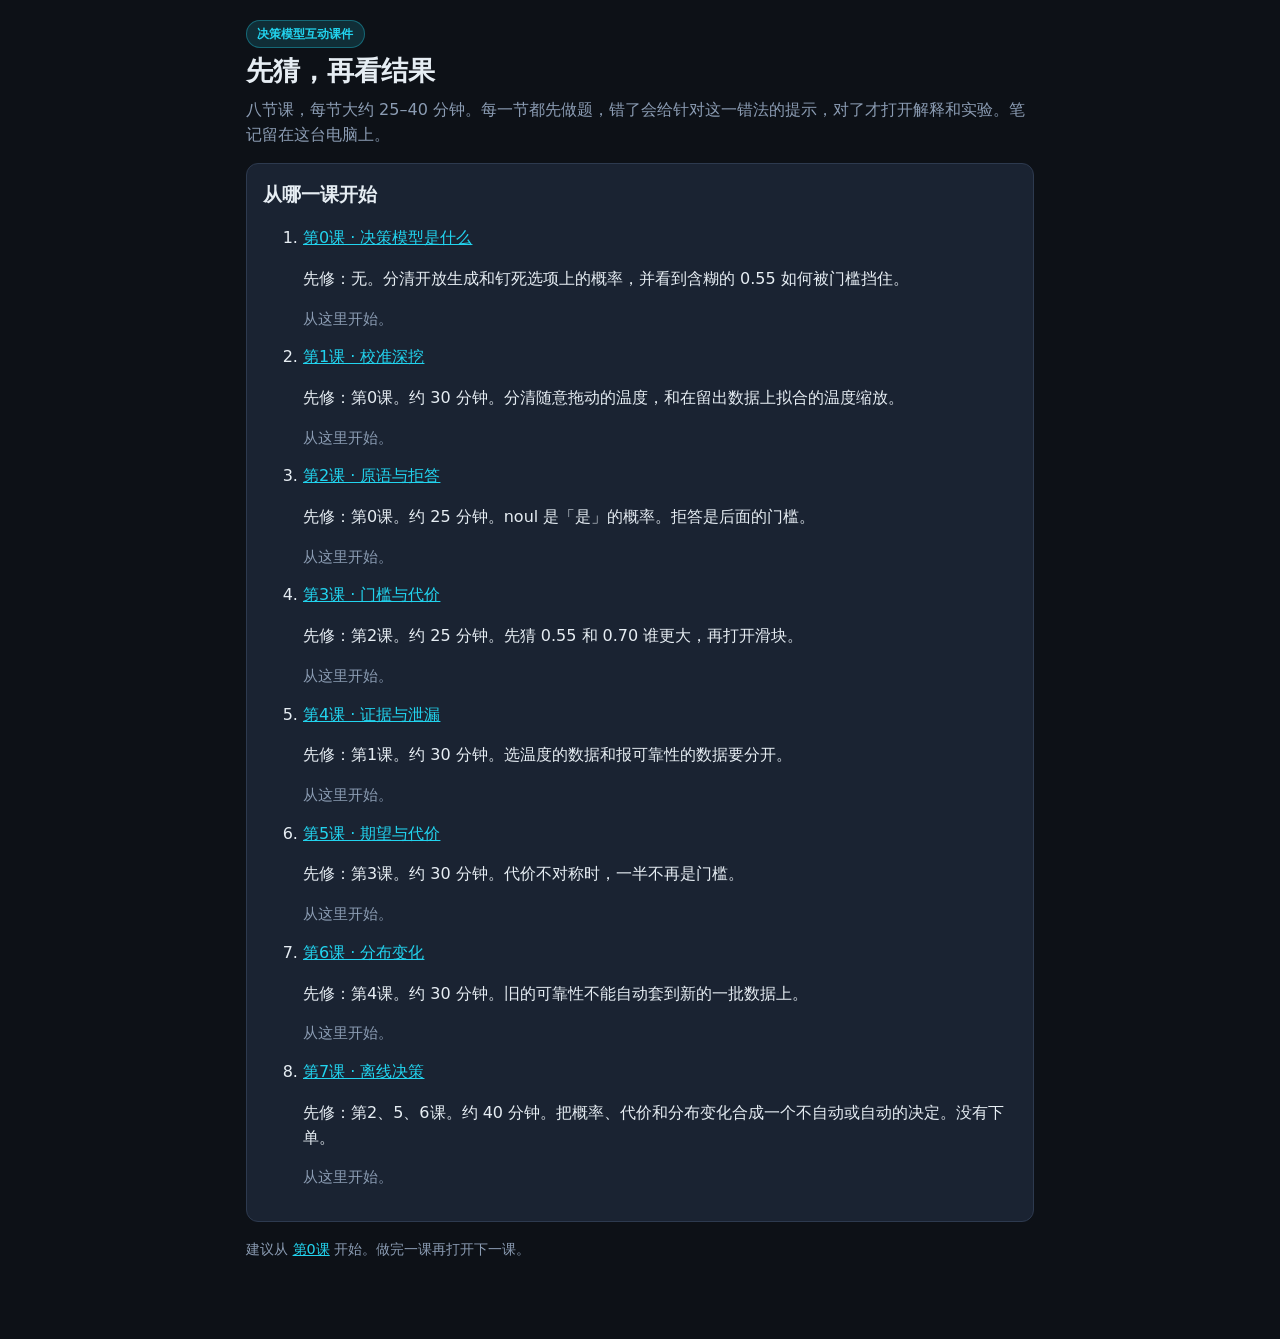
==== commit 1a6e6380: "Serve lessons 0–7 from an allowlisted tutor candidate. The worker embeds trusted context for each le" ====
--- a/index.html
+++ b/index.html
@@ -2,5791 +2,93 @@
 <html lang="zh-Hans">
 <head>
 <meta charset="UTF-8">
-<meta name="viewport" content="width=device-width, initial-scale=1.0">
-<title>第0课 · 决策模型是什么</title>
+<meta name="viewport" content="width=device-width, initial-scale=1">
+<title>决策模型课件</title>
 <link rel="icon" href="favicon.svg" type="image/svg+xml">
-<style>
-:root {
-  --bg: #0d1117;
-  --bg2: #161b22;
-  --bg3: #1c2333;
-  --card: #1a2332;
-  --border: #2d3a4f;
-  --text: #e6edf3;
-  --muted: #8b9cb3;
-  --cyan: #22d3ee;
-  --cyan-dim: rgba(34, 211, 238, 0.15);
-  --lime: #a3e635;
-  --lime-dim: rgba(163, 230, 53, 0.15);
-  --warn: #fbbf24;
-  --danger: #f87171;
-  --ok: #34d399;
-  --radius: 12px;
-  --export-bar-h: 148px;
-  --font: "Inter", "Noto Sans SC", "PingFang SC", "Microsoft YaHei", system-ui, sans-serif;
-  --mono: "JetBrains Mono", "SF Mono", "Fira Code", ui-monospace, monospace;
-}
-*, *::before, *::after { box-sizing: border-box; margin: 0; padding: 0; }
-html { scroll-behavior: smooth; scroll-padding-bottom: calc(var(--export-bar-h, 148px) + 4.5rem); }
-body {
-  font-family: var(--font);
-  background: var(--bg);
-  color: var(--text);
-  line-height: 1.65;
-  min-height: 100vh;
-  -webkit-font-smoothing: antialiased;
-  overflow-wrap: break-word;
-  padding-bottom: 0;
-}
-a { color: var(--cyan); text-decoration: none; }
-a:hover { text-decoration: underline; }
-.wrap { max-width: 1080px; margin: 0 auto; padding: 0 1.25rem calc(var(--export-bar-h, 148px) + 5.5rem); }
-
-/* —— Hero —— */
-.hero {
-  padding: 3.5rem 0 2.5rem;
-  border-bottom: 1px solid var(--border);
-  margin-bottom: 2.5rem;
-  position: relative;
-}
-.hero::before {
-  content: "";
-  position: absolute;
-  top: -40px; left: 10%; right: 10%;
-  height: 180px;
-  background: radial-gradient(ellipse, rgba(34,211,238,0.12), transparent 70%);
-  pointer-events: none;
-}
-.badge {
-  display: inline-block;
-  font-size: 0.75rem;
-  font-weight: 600;
-  letter-spacing: 0.06em;
-  text-transform: uppercase;
-  color: var(--cyan);
-  background: var(--cyan-dim);
-  border: 1px solid rgba(34,211,238,0.35);
-  padding: 0.3rem 0.7rem;
-  border-radius: 999px;
-  margin-bottom: 1rem;
-}
-.badge a { color: inherit; font-weight: 700; }
-.hero h1 {
-  font-size: clamp(1.75rem, 5vw, 2.4rem);
-  font-weight: 700;
-  letter-spacing: -0.02em;
-  margin-bottom: 0.75rem;
-}
-.hero h1 span { color: var(--cyan); }
-.takeaway {
-  font-size: 1.05rem;
-  color: var(--muted);
-  max-width: 38em;
-}
-.takeaway strong {
-  color: var(--lime);
-  font-weight: 600;
-}
-.blindspot {
-  margin-top: 1.5rem;
-  padding: 1rem 1.25rem;
-  background: linear-gradient(135deg, rgba(251,191,36,0.08), rgba(248,113,113,0.06));
-  border: 1px solid rgba(251,191,36,0.35);
-  border-left: 3px solid var(--warn);
-  border-radius: var(--radius);
-  font-size: 0.95rem;
-}
-.blindspot .tag {
-  display: inline-block;
-  font-size: 0.7rem;
-  font-weight: 700;
-  color: var(--warn);
-  letter-spacing: 0.05em;
-  margin-bottom: 0.35rem;
-}
-.blindspot code {
-  font-family: var(--mono);
-  font-size: 0.88em;
-  color: var(--warn);
-  background: rgba(251,191,36,0.12);
-  padding: 0.1em 0.35em;
-  border-radius: 4px;
-}
-.diag-banner {
-  margin-top: 1.25rem;
-  display: flex;
-  flex-wrap: wrap;
-  gap: 0.75rem 1rem;
-  align-items: center;
-  justify-content: space-between;
-  padding: 0.9rem 1.1rem;
-  background: var(--bg2);
-  border: 1px solid rgba(34,211,238,0.35);
-  border-radius: var(--radius);
-  color: var(--text);
-  text-decoration: none;
-}
-.diag-banner:hover { text-decoration: none; border-color: var(--cyan); }
-.diag-banner strong { display: block; color: var(--cyan); font-size: 0.95rem; }
-.diag-banner .diag-sub { display: block; color: var(--muted); font-size: 0.85rem; font-weight: 400; }
-.diag-go {
-  background: var(--cyan);
-  color: #042026;
-  font-weight: 700;
-  font-size: 0.85rem;
-  padding: 0.45rem 0.85rem;
-  border-radius: 999px;
-  white-space: nowrap;
-}
-
-/* —— Sections —— */
-section { margin-bottom: 3rem; }
-.sec-label {
-  font-size: 0.72rem;
-  font-weight: 700;
-  letter-spacing: 0.1em;
-  text-transform: uppercase;
-  color: var(--cyan);
-  margin-bottom: 0.4rem;
-}
-h2 {
-  font-size: clamp(1.25rem, 3vw, 1.5rem);
-  font-weight: 700;
-  margin-bottom: 0.5rem;
-  letter-spacing: -0.01em;
-}
-.lead { color: var(--muted); margin-bottom: 1.25rem; font-size: 0.95rem; }
-
-/* —— Contrast cards —— */
-.toggle-bar {
-  display: flex;
-  gap: 0.5rem;
-  margin-bottom: 1rem;
-  background: var(--bg2);
-  padding: 0.35rem;
-  border-radius: 10px;
-  border: 1px solid var(--border);
-  width: fit-content;
-}
-.toggle-bar button {
-  font-family: inherit;
-  font-size: 0.875rem;
-  font-weight: 600;
-  padding: 0.5rem 1.1rem;
-  border: none;
-  border-radius: 8px;
-  background: transparent;
-  color: var(--muted);
-  cursor: pointer;
-  transition: all 0.15s;
-}
-.toggle-bar button.active {
-  background: var(--cyan-dim);
-  color: var(--cyan);
-}
-.cards-grid {
-  display: grid;
-  grid-template-columns: 1fr 1fr;
-  gap: 1rem;
-}
-@media (max-width: 640px) {
-  .cards-grid { grid-template-columns: 1fr; }
-  .cards-grid.hide-llm .card-llm,
-  .cards-grid.hide-dm .card-dm { display: none; }
-}
-.card {
-  background: var(--card);
-  border: 1px solid var(--border);
-  border-radius: var(--radius);
-  padding: 1.25rem;
-}
-.card h3 {
-  font-size: 1rem;
-  margin-bottom: 0.75rem;
-  display: flex;
-  align-items: center;
-  gap: 0.5rem;
-}
-.card h3 .dot {
-  width: 8px; height: 8px;
-  border-radius: 50%;
-  flex-shrink: 0;
-}
-.card-llm h3 .dot { background: var(--muted); }
-.card-dm h3 .dot { background: var(--lime); }
-.card ul { list-style: none; }
-.card li {
-  position: relative;
-  padding-left: 1.1rem;
-  margin-bottom: 0.55rem;
-  font-size: 0.9rem;
-  color: var(--muted);
-}
-.card li::before {
-  content: "·";
-  position: absolute;
-  left: 0.2rem;
-  color: var(--cyan);
-  font-weight: 700;
-}
-.card-dm li strong, .card-dm .hl { color: var(--lime); }
-.card-llm li strong { color: var(--text); }
-.req-row {
-  display: flex;
-  flex-wrap: wrap;
-  gap: 0.5rem;
-  margin-top: 1rem;
-}
-.pill {
-  font-size: 0.75rem;
-  font-weight: 600;
-  padding: 0.35rem 0.7rem;
-  border-radius: 999px;
-  background: var(--lime-dim);
-  color: var(--lime);
-  border: 1px solid rgba(163,230,53,0.3);
-}
-
-/* —— Flow SVG —— */
-.flow-box {
-  background: var(--card);
-  border: 1px solid var(--border);
-  border-radius: var(--radius);
-  padding: 1.5rem 1rem;
-  overflow-x: auto;
-}
-.flow-box svg { display: block; margin: 0 auto; max-width: 100%; height: auto; }
-.flow-legend {
-  display: flex;
-  flex-wrap: wrap;
-  gap: 0.75rem 1.25rem;
-  margin-top: 1rem;
-  font-size: 0.8rem;
-  color: var(--muted);
-}
-.flow-legend span { display: flex; align-items: center; gap: 0.4rem; }
-.flow-legend i {
-  display: inline-block;
-  width: 10px; height: 10px;
-  border-radius: 3px;
-}
-
-/* —— Interactive demo —— */
-.demo {
-  background: var(--card);
-  border: 1px solid var(--border);
-  border-radius: var(--radius);
-  overflow: hidden;
-}
-.demo-head {
-  padding: 1rem 1.25rem;
-  background: var(--bg3);
-  border-bottom: 1px solid var(--border);
-  display: flex;
-  flex-wrap: wrap;
-  align-items: center;
-  justify-content: space-between;
-  gap: 0.75rem;
-}
-.demo-head h3 { font-size: 1rem; }
-.scenario-btns { display: flex; gap: 0.4rem; }
-.scenario-btns button {
-  font-family: inherit;
-  font-size: 0.75rem;
-  font-weight: 600;
-  padding: 0.35rem 0.7rem;
-  border-radius: 6px;
-  border: 1px solid var(--border);
-  background: var(--bg2);
-  color: var(--muted);
-  cursor: pointer;
-  transition: all 0.15s;
-}
-.scenario-btns button.active {
-  border-color: var(--cyan);
-  color: var(--cyan);
-  background: var(--cyan-dim);
-}
-.demo-body { padding: 1.25rem; }
-.state-box {
-  font-family: var(--mono);
-  font-size: 0.8rem;
-  background: var(--bg);
-  border: 1px solid var(--border);
-  border-radius: 8px;
-  padding: 0.85rem 1rem;
-  color: var(--muted);
-  margin-bottom: 1.25rem;
-  line-height: 1.5;
-}
-.state-box .k { color: var(--cyan); }
-.options-locked {
-  display: flex;
-  gap: 0.5rem;
-  margin-bottom: 1.25rem;
-  flex-wrap: wrap;
-}
-.opt-chip {
-  font-size: 0.8rem;
-  font-weight: 600;
-  padding: 0.4rem 0.85rem;
-  border-radius: 8px;
-  background: var(--bg2);
-  border: 1px solid var(--border);
-  color: var(--text);
-}
-.opt-chip.locked::after {
-  content: " 钉死";
-  font-size: 0.65rem;
-  color: var(--lime);
-  opacity: 0.85;
-}
-.prob-bars { margin-bottom: 1.5rem; }
-.prob-row {
-  display: grid;
-  grid-template-columns: 4.5rem 1fr 3.2rem;
-  align-items: center;
-  gap: 0.75rem;
-  margin-bottom: 0.65rem;
-}
-.prob-row .lbl { font-size: 0.85rem; font-weight: 600; }
-.bar-track {
-  height: 22px;
-  background: var(--bg);
-  border-radius: 6px;
-  overflow: hidden;
-  border: 1px solid var(--border);
-}
-.bar-fill {
-  height: 100%;
-  border-radius: 5px;
-  transition: width 0.45s cubic-bezier(0.22, 1, 0.36, 1);
-  display: flex;
-  align-items: center;
-  padding-left: 0.5rem;
-  font-size: 0.7rem;
-  font-weight: 700;
-  color: #0d1117;
-}
-.bar-fill.flat { background: linear-gradient(90deg, #22d3ee, #67e8f9); }
-.bar-fill.hold { background: linear-gradient(90deg, #94a3b8, #cbd5e1); }
-.bar-fill.add { background: linear-gradient(90deg, #a3e635, #bef264); }
-.prob-val {
-  font-family: var(--mono);
-  font-size: 0.85rem;
-  font-weight: 600;
-  text-align: right;
-  color: var(--cyan);
-}
-.threshold-panel {
-  background: var(--bg2);
-  border: 1px solid var(--border);
-  border-radius: 10px;
-  padding: 1rem 1.15rem;
-}
-.threshold-panel label {
-  display: flex;
-  justify-content: space-between;
-  align-items: baseline;
-  font-size: 0.85rem;
-  margin-bottom: 0.65rem;
-}
-.threshold-panel label .val {
-  font-family: var(--mono);
-  color: var(--lime);
-  font-weight: 700;
-}
-input[type="range"] {
-  -webkit-appearance: none;
-  appearance: none;
-  width: 100%;
-  height: 6px;
-  background: var(--border);
-  border-radius: 3px;
-  outline: none;
-  margin-bottom: 1rem;
-}
-input[type="range"]::-webkit-slider-thumb {
-  -webkit-appearance: none;
-  width: 18px; height: 18px;
-  border-radius: 50%;
-  background: var(--cyan);
-  cursor: pointer;
-  border: 2px solid #0d1117;
-  box-shadow: 0 0 0 3px rgba(34,211,238,0.25);
-}
-input[type="range"]::-moz-range-thumb {
-  width: 18px; height: 18px;
-  border-radius: 50%;
-  background: var(--cyan);
-  cursor: pointer;
-  border: 2px solid #0d1117;
-}
-.gate-result {
-  padding: 0.85rem 1rem;
-  border-radius: 8px;
-  font-size: 0.9rem;
-  font-weight: 600;
-  display: flex;
-  align-items: flex-start;
-  gap: 0.65rem;
-  transition: all 0.25s;
-}
-.gate-result.pass {
-  background: rgba(52,211,153,0.12);
-  border: 1px solid rgba(52,211,153,0.4);
-  color: var(--ok);
-}
-.gate-result.reject {
-  background: rgba(248,113,113,0.12);
-  border: 1px solid rgba(248,113,113,0.4);
-  color: var(--danger);
-}
-.gate-result .icon { font-size: 1.15rem; line-height: 1; }
-.gate-result .detail {
-  font-weight: 400;
-  font-size: 0.8rem;
-  color: var(--muted);
-  margin-top: 0.25rem;
-}
-.hint-row {
-  margin-top: 0.85rem;
-  font-size: 0.8rem;
-  color: var(--muted);
-}
-.hint-row em { color: var(--warn); font-style: normal; font-weight: 600; }
-
-/* —— Calibration —— */
-.calib-grid {
-  display: grid;
-  grid-template-columns: 1.1fr 1fr;
-  gap: 1rem;
-}
-@media (max-width: 700px) { .calib-grid { grid-template-columns: 1fr; } }
-.chart-card {
-  background: var(--card);
-  border: 1px solid var(--border);
-  border-radius: var(--radius);
-  padding: 1.25rem;
-}
-.chart-card h3 { font-size: 0.95rem; margin-bottom: 0.75rem; }
-.metrics {
-  display: flex;
-  flex-direction: column;
-  gap: 0.75rem;
-}
-.metric {
-  background: var(--bg2);
-  border: 1px solid var(--border);
-  border-radius: 8px;
-  padding: 0.85rem 1rem;
-}
-.metric .name {
-  font-family: var(--mono);
-  font-size: 0.8rem;
-  color: var(--cyan);
-  font-weight: 700;
-}
-.metric p { font-size: 0.82rem; color: var(--muted); margin-top: 0.25rem; }
-.calib-note {
-  margin-top: 1rem;
-  padding: 1rem 1.15rem;
-  background: var(--bg2);
-  border: 1px solid var(--border);
-  border-radius: var(--radius);
-  font-size: 0.88rem;
-  color: var(--muted);
-}
-.calib-note strong { color: var(--text); }
-.calib-note a { font-weight: 600; }
-.case-box {
-  margin-top: 1rem;
-  padding: 1rem 1.15rem;
-  background: linear-gradient(135deg, var(--lime-dim), var(--cyan-dim));
-  border: 1px solid rgba(163,230,53,0.3);
-  border-radius: var(--radius);
-  font-size: 0.88rem;
-}
-.case-box .title { font-weight: 700; color: var(--lime); margin-bottom: 0.4rem; font-size: 0.8rem; letter-spacing: 0.04em; }
-.case-nums {
-  display: flex;
-  flex-wrap: wrap;
-  gap: 1rem;
-  margin-top: 0.75rem;
-}
-.case-num {
-  flex: 1;
-  min-width: 120px;
-  background: rgba(13,17,23,0.5);
-  border-radius: 8px;
-  padding: 0.65rem 0.85rem;
-}
-.case-num .n {
-  font-family: var(--mono);
-  font-size: 1.35rem;
-  font-weight: 700;
-}
-.case-num .n.bad { color: var(--danger); }
-.case-num .n.good { color: var(--ok); }
-.case-num .s { font-size: 0.75rem; color: var(--muted); }
-
-/* —— Agent gate —— */
-.agent-states {
-  display: grid;
-  grid-template-columns: repeat(3, 1fr);
-  gap: 0.75rem;
-  margin-bottom: 1rem;
-}
-@media (max-width: 600px) { .agent-states { grid-template-columns: 1fr; } }
-.state-card {
-  background: var(--card);
-  border: 1px solid var(--border);
-  border-radius: var(--radius);
-  padding: 1.1rem;
-  text-align: center;
-  cursor: pointer;
-  transition: border-color 0.2s, transform 0.15s;
-}
-.state-card:hover { border-color: var(--cyan); transform: translateY(-2px); }
-.state-card.active { border-color: var(--cyan); box-shadow: 0 0 0 1px var(--cyan); }
-.state-card .emoji { font-size: 1.5rem; margin-bottom: 0.4rem; }
-.state-card h4 { font-size: 0.95rem; margin-bottom: 0.3rem; }
-.state-card p { font-size: 0.78rem; color: var(--muted); }
-.state-card.high h4 { color: var(--ok); }
-.state-card.mid h4 { color: var(--warn); }
-.state-card.low h4 { color: var(--danger); }
-.layers {
-  background: var(--card);
-  border: 1px solid var(--border);
-  border-radius: var(--radius);
-  padding: 1.15rem;
-}
-.layers h3 { font-size: 0.9rem; margin-bottom: 0.75rem; }
-.layer {
-  display: flex;
-  gap: 0.85rem;
-  padding: 0.75rem 0;
-  border-bottom: 1px solid var(--border);
-}
-.layer:last-child { border-bottom: none; padding-bottom: 0; }
-.layer:first-of-type { padding-top: 0; }
-.layer .num {
-  flex-shrink: 0;
-  width: 28px; height: 28px;
-  border-radius: 8px;
-  background: var(--cyan-dim);
-  color: var(--cyan);
-  font-size: 0.8rem;
-  font-weight: 700;
-  display: flex;
-  align-items: center;
-  justify-content: center;
-}
-.layer .txt strong { display: block; font-size: 0.88rem; margin-bottom: 0.15rem; }
-.layer .txt span { font-size: 0.8rem; color: var(--muted); }
-
-/* —— Product cards —— */
-.products {
-  display: grid;
-  grid-template-columns: repeat(3, 1fr);
-  gap: 0.85rem;
-}
-@media (max-width: 700px) { .products { grid-template-columns: 1fr; } }
-.prod {
-  background: var(--card);
-  border: 1px solid var(--border);
-  border-radius: var(--radius);
-  padding: 1.2rem;
-  display: flex;
-  flex-direction: column;
-  transition: border-color 0.2s;
-}
-.prod:hover { border-color: var(--cyan); }
-.prod .brand {
-  font-size: 0.7rem;
-  font-weight: 700;
-  letter-spacing: 0.08em;
-  text-transform: uppercase;
-  color: var(--cyan);
-  margin-bottom: 0.35rem;
-}
-.prod h3 { font-size: 1.05rem; margin-bottom: 0.5rem; }
-.prod p { font-size: 0.82rem; color: var(--muted); flex: 1; margin-bottom: 1rem; }
-.prod .links { display: flex; flex-direction: column; gap: 0.35rem; }
-.prod .links a {
-  font-size: 0.78rem;
-  font-weight: 600;
-  padding: 0.35rem 0;
-}
-
-/* —— Footer —— */
-footer {
-  margin-top: 2rem;
-  padding: 1.5rem 0;
-  border-top: 1px solid var(--border);
-}
-.progress {
-  display: flex;
-  align-items: center;
-  gap: 1rem;
-  background: var(--card);
-  border: 1px solid var(--border);
-  border-radius: var(--radius);
-  padding: 1.15rem 1.25rem;
-  flex-wrap: wrap;
-}
-.progress-bar-wrap {
-  flex: 1;
-  min-width: 140px;
-}
-.progress-bar-wrap .lab {
-  font-size: 0.75rem;
-  color: var(--muted);
-  margin-bottom: 0.35rem;
-  display: flex;
-  justify-content: space-between;
-}
-.pbar {
-  height: 8px;
-  background: var(--bg);
-  border-radius: 4px;
-  overflow: hidden;
-}
-.pbar-fill {
-  height: 100%;
-  width: 12%;
-  background: linear-gradient(90deg, var(--cyan), var(--lime));
-  border-radius: 4px;
-}
-.next-note {
-  font-size: 0.88rem;
-  color: var(--muted);
-}
-.next-note strong { color: var(--lime); }
-.refs {
-  margin-top: 1.25rem;
-  font-size: 0.75rem;
-  color: var(--muted);
-}
-.refs a { margin-right: 0.75rem; white-space: nowrap; }
-
-/* —— Learning log / notes —— */
-.learn-panel {
-  margin-bottom: 2.5rem;
-  background: var(--card);
-  border: 1px solid var(--border);
-  border-radius: var(--radius);
-  overflow: hidden;
-}
-.learn-panel-head {
-  padding: 1rem 1.25rem;
-  background: var(--bg3);
-  border-bottom: 1px solid var(--border);
-  display: flex;
-  flex-wrap: wrap;
-  align-items: center;
-  justify-content: space-between;
-  gap: 0.75rem;
-}
-.learn-panel-head h3 { font-size: 1rem; }
-.learn-panel-head .meta {
-  font-size: 0.75rem;
-  color: var(--muted);
-  font-family: var(--mono);
-}
-.learn-panel-body { padding: 1.25rem; }
-.learn-grid {
-  display: grid;
-  grid-template-columns: 1.4fr 1fr;
-  gap: 1.15rem;
-}
-@media (max-width: 720px) { .learn-grid { grid-template-columns: 1fr; } }
-.notes-block label.notes-lab {
-  display: block;
-  font-size: 0.8rem;
-  font-weight: 600;
-  color: var(--cyan);
-  margin-bottom: 0.45rem;
-}
-.notes-block textarea {
-  width: 100%;
-  min-height: 160px;
-  resize: vertical;
-  font-family: var(--font);
-  font-size: 0.9rem;
-  line-height: 1.55;
-  color: var(--text);
-  background: var(--bg);
-  border: 1px solid var(--border);
-  border-radius: 8px;
-  padding: 0.85rem 1rem;
-  outline: none;
-  transition: border-color 0.15s;
-}
-.notes-block textarea:focus {
-  border-color: var(--cyan);
-  box-shadow: 0 0 0 2px rgba(34,211,238,0.2);
-}
-.notes-block textarea::placeholder { color: #5a6a80; }
-.notes-hint {
-  margin-top: 0.45rem;
-  font-size: 0.75rem;
-  color: var(--muted);
-  min-height: 1.2em;
-}
-.notes-hint.saved { color: var(--ok); }
-.export-block {
-  display: flex;
-  flex-direction: column;
-  gap: 0.75rem;
-}
-.export-block .blurb {
-  font-size: 0.82rem;
-  color: var(--muted);
-  line-height: 1.5;
-}
-.btn-row {
-  display: flex;
-  flex-direction: column;
-  gap: 0.5rem;
-}
-.btn-learn {
-  font-family: inherit;
-  font-size: 0.88rem;
-  font-weight: 700;
-  padding: 0.7rem 1rem;
-  border-radius: 8px;
-  border: 1px solid var(--border);
-  cursor: pointer;
-  transition: all 0.15s;
-  text-align: center;
-}
-.btn-learn.primary {
-  background: linear-gradient(135deg, rgba(34,211,238,0.25), rgba(163,230,53,0.18));
-  border-color: rgba(34,211,238,0.5);
-  color: var(--cyan);
-  font-size: 1rem;
-  padding: 0.9rem 1rem;
-}
-.btn-learn.primary:hover {
-  background: linear-gradient(135deg, rgba(34,211,238,0.35), rgba(163,230,53,0.28));
-  border-color: var(--cyan);
-}
-.btn-learn.secondary {
-  background: var(--bg2);
-  color: var(--text);
-}
-.btn-learn.secondary:hover {
-  border-color: var(--cyan);
-  color: var(--cyan);
-}
-.btn-learn.ghost {
-  background: transparent;
-  color: var(--muted);
-  font-weight: 600;
-  font-size: 0.8rem;
-  padding: 0.5rem 0.75rem;
-}
-.btn-learn.ghost:hover { color: var(--warn); border-color: rgba(251,191,36,0.4); }
-.import-row {
-  display: flex;
-  flex-wrap: wrap;
-  align-items: center;
-  gap: 0.5rem;
-  margin-top: 0.25rem;
-  padding-top: 0.75rem;
-  border-top: 1px dashed var(--border);
-}
-.import-row label {
-  font-size: 0.75rem;
-  color: var(--muted);
-}
-.import-row input[type="file"] {
-  font-size: 0.75rem;
-  color: var(--muted);
-  max-width: 100%;
-}
-.log-preview {
-  margin-top: 1rem;
-  background: var(--bg);
-  border: 1px solid var(--border);
-  border-radius: 8px;
-  padding: 0.75rem 1rem;
-  max-height: 140px;
-  overflow: auto;
-  font-family: var(--mono);
-  font-size: 0.72rem;
-  color: var(--muted);
-  line-height: 1.55;
-}
-.log-preview .empty { opacity: 0.7; }
-.sticky-notes {
-  position: sticky;
-  bottom: 0;
-  z-index: 40;
-  margin: 0 -1.25rem;
-  padding: 0.65rem 1.25rem;
-  background: rgba(13,17,23,0.92);
-  border-top: 1px solid var(--border);
-  backdrop-filter: blur(8px);
-  display: flex;
-  flex-wrap: wrap;
-  align-items: center;
-  gap: 0.65rem 1rem;
-  font-size: 0.8rem;
-}
-.sticky-notes .sn-lab {
-  font-weight: 700;
-  color: var(--lime);
-  white-space: nowrap;
-}
-.sticky-notes a {
-  font-weight: 600;
-}
-.sticky-notes .sn-count {
-  font-family: var(--mono);
-  color: var(--muted);
-  margin-left: auto;
-}
-.toast-learn {
-  position: fixed;
-  bottom: 4.5rem;
-  left: 50%;
-  transform: translateX(-50%) translateY(12px);
-  background: var(--bg3);
-  border: 1px solid rgba(34,211,238,0.45);
-  color: var(--text);
-  padding: 0.65rem 1.1rem;
-  border-radius: 8px;
-  font-size: 0.85rem;
-  font-weight: 600;
-  line-height: 1.45;
-  text-align: center;
-  max-width: min(36rem, calc(100vw - 2rem));
-  opacity: 0;
-  pointer-events: none;
-  transition: opacity 0.2s, transform 0.2s;
-  z-index: 100;
-  box-shadow: 0 8px 24px rgba(0,0,0,0.4);
-}
-.toast-learn.show {
-  opacity: 1;
-  transform: translateX(-50%) translateY(0);
-}
-
-
-/* —— Inline learning feedback (13:21:46) —— */
-.claim-strip {
-  margin-top: 1.25rem;
-  display: flex;
-  flex-wrap: wrap;
-  gap: 0.45rem;
-  align-items: center;
-}
-.claim-strip a, .claim-strip span.cg {
-  font-size: 0.78rem;
-  font-weight: 700;
-  text-decoration: none;
-  border-radius: 999px;
-  padding: 0.28rem 0.65rem;
-  border: 1px solid var(--border);
-  background: var(--bg2);
-}
-.claim-strip a.ok { color: var(--ok); border-color: rgba(52,211,153,.45); }
-.claim-strip a.mid { color: var(--cyan); border-color: rgba(34,211,238,.45); }
-.claim-strip a.warn { color: var(--warn); border-color: rgba(251,191,36,.45); }
-.claim-strip span.cg { color: var(--muted); font-weight: 600; }
-.learn-fb {
-  margin-top: 0.85rem;
-  background: var(--card);
-  border: 1px solid var(--border);
-  border-left: 3px solid var(--cyan);
-  border-radius: var(--radius);
-  padding: 0.9rem 1rem 1rem;
-}
-.learn-fb .lf-h {
-  font-size: 0.72rem;
-  font-weight: 700;
-  letter-spacing: 0.06em;
-  color: var(--cyan);
-  margin-bottom: 0.4rem;
-  display: flex;
-  flex-wrap: wrap;
-  gap: 0.4rem;
-  align-items: center;
-}
-.learn-fb .lf-match { color: var(--muted); font-weight: 600; letter-spacing: 0; }
-.learn-fb .lf-match.hit { color: var(--ok); }
-.learn-fb .lf-match.drift { color: var(--warn); }
-.learn-fb .lf-fy, .learn-fb .lf-c { font-size: 0.9rem; margin: 0.25rem 0; }
-.learn-fb .lf-c strong { color: var(--lime); }
-.lf-viz { margin-top: 0.7rem; }
-.lf-seg { display: flex; flex-wrap: wrap; gap: 0.35rem; margin-bottom: 0.55rem; }
-.lf-seg button {
-  font: inherit; font-size: 0.78rem; font-weight: 650;
-  background: var(--bg2); color: var(--muted);
-  border: 1px solid var(--border); border-radius: 999px;
-  padding: 0.28rem 0.65rem; cursor: pointer;
-}
-.lf-seg button.active { color: var(--cyan); border-color: rgba(34,211,238,.5); background: rgba(34,211,238,.12); }
-.lf-row { display: grid; grid-template-columns: 3.6em 1fr 3em; gap: 0.4rem; align-items: center; font-size: 0.75rem; margin: 0.22rem 0; }
-.lf-row b { font-family: var(--mono); text-align: right; font-variant-numeric: tabular-nums; }
-.lf-meter { height: 10px; background: #0d1117; border: 1px solid var(--border); border-radius: 999px; overflow: hidden; }
-.lf-meter i { display: block; height: 100%; width: 0; transition: width .2s ease; }
-.lf-split { display: grid; grid-template-columns: 1fr 1fr; gap: 0.6rem; }
-@media (max-width: 640px) { .lf-split, .lf-gates, .lf-blanks { grid-template-columns: 1fr; } }
-.lf-side { background: var(--bg2); border: 1px solid var(--border); border-radius: 8px; padding: 0.55rem 0.65rem; }
-.lf-side h4 { font-size: 0.78rem; margin-bottom: 0.15rem; }
-.lf-gates { display: grid; grid-template-columns: 1fr 1fr; gap: 0.55rem; }
-.lf-gate { text-align: center; background: var(--bg2); border: 1px dashed var(--border); border-radius: 10px; padding: 0.65rem 0.4rem; }
-.lf-gate b { display: block; font-size: 1.35rem; font-variant-numeric: tabular-nums; }
-.lf-gate span, .lf-gate em { display: block; font-size: 0.75rem; color: var(--muted); font-style: normal; }
-.lf-gate.bad b { color: var(--danger); }
-.lf-gate.ok b { color: var(--ok); }
-.lf-note { font-size: 0.78rem; color: var(--muted); margin-top: 0.4rem; }
-.lf-range { width: 100%; accent-color: var(--cyan); margin: 0.35rem 0; }
-.lf-radios { display: grid; gap: 0.4rem; margin: 0.55rem 0; }
-.lf-radios label { display: flex; gap: 0.45rem; align-items: flex-start; background: var(--bg2); border: 1px solid var(--border); border-radius: 8px; padding: 0.5rem 0.65rem; font-size: 0.88rem; cursor: pointer; }
-.lf-blanks { display: grid; grid-template-columns: repeat(3, 1fr); gap: 0.45rem; }
-.learn-fb input[type="text"] {
-  width: 100%; margin-top: 0.3rem; background: var(--bg); color: var(--text);
-  border: 1px solid var(--border); border-radius: 8px; padding: 0.45rem 0.6rem; font: inherit; font-size: 0.88rem;
-}
-.learn-fb input[type="text"]:focus, .learn-fb textarea:focus { outline: none; border-color: var(--cyan); }
-.learn-fb input.hit, .learn-fb textarea.hit { border-color: var(--ok); box-shadow: 0 0 0 2px rgba(52,211,153,.22); }
-.learn-fb input.miss, .learn-fb textarea.miss { border-color: var(--warn); box-shadow: 0 0 0 2px rgba(251,191,36,.18); }
-.learn-fb input.dup { border-color: var(--danger); box-shadow: 0 0 0 2px rgba(248,113,113,.2); }
-.lf-progress { margin: 0.35rem 0 0.7rem; }
-.lf-progress .lf-bar { height: 8px; background: #0d1117; border: 1px solid var(--border); border-radius: 999px; overflow: hidden; margin-top: 0.3rem; }
-.lf-progress .lf-bar i { display: block; height: 100%; width: 0; background: linear-gradient(90deg, var(--cyan), var(--lime)); transition: width .2s ease; }
-.lf-compare { display: grid; grid-template-columns: 1fr 1fr; gap: 0.6rem; margin-top: 0.75rem; }
-@media (max-width: 640px) { .lf-compare { grid-template-columns: 1fr; } }
-.lf-cons { margin: 0.7rem 0 0; padding-left: 1.15rem; display: grid; gap: 0.45rem; font-size: 0.88rem; }
-.lf-celeb { margin-top: 0.7rem; padding: 0.55rem 0.7rem; border-radius: 8px; background: rgba(52,211,153,.12); border: 1px solid rgba(52,211,153,.4); color: var(--ok); font-weight: 700; }
-.learn-fb textarea {
-  width: 100%; margin-top: 0.3rem; min-height: 58px; resize: vertical;
-  background: var(--bg); color: var(--text); border: 1px solid var(--border);
-  border-radius: 8px; padding: 0.45rem 0.6rem; font: inherit; font-size: 0.88rem;
-}
-.lf-ghost:disabled { opacity: 0.45; cursor: not-allowed; }
-.lf-fb { margin-top: 0.45rem; font-size: 0.82rem; }
-.lf-fb.ok { color: var(--ok); }
-.lf-fb.bad { color: var(--warn); }
-.lf-ghost { margin-top: 0.45rem; margin-right: 0.35rem; background: transparent; border: 1px solid var(--border); color: var(--muted); border-radius: 8px; padding: 0.3rem 0.6rem; font: inherit; font-size: 0.78rem; cursor: pointer; }
-
-/* —— Per-section comments —— */
-.sec-layout {
-  display: grid;
-  grid-template-columns: minmax(0, 1fr) minmax(232px, 280px);
-  gap: 1rem;
-  align-items: start;
-}
-@media (max-width: 1100px) {
-  .sec-layout { grid-template-columns: 1fr; }
-}
-.sec-main { min-width: 0; }
-.sec-comment {
-  position: sticky;
-  top: 0.75rem;
-  background: var(--bg2);
-  border: 1px solid var(--border);
-  border-radius: 10px;
-  padding: 0.75rem 0.85rem;
-  border-left: 3px solid var(--cyan);
-}
-@media (max-width: 1100px) {
-  .sec-comment { position: static; max-width: 100%; }
-}
-.sec-comment .sc-lab {
-  display: block;
-  font-size: 0.7rem;
-  font-weight: 700;
-  letter-spacing: 0.06em;
-  color: var(--cyan);
-  margin-bottom: 0.4rem;
-}
-.sec-comment textarea {
-  width: 100%;
-  min-height: 96px;
-  resize: vertical;
-  font-family: var(--font);
-  font-size: 0.8rem;
-  line-height: 1.45;
-  color: var(--text);
-  background: var(--bg);
-  border: 1px solid var(--border);
-  border-radius: 6px;
-  padding: 0.55rem 0.65rem;
-  outline: none;
-  transition: border-color 0.15s;
-}
-.sec-comment textarea:focus {
-  border-color: var(--cyan);
-  box-shadow: 0 0 0 2px rgba(34,211,238,0.18);
-}
-.sec-comment textarea::placeholder { color: #5a6a80; }
-.sec-comment .sc-hint {
-  margin-top: 0.3rem;
-  font-size: 0.68rem;
-  color: var(--muted);
-  min-height: 1em;
-}
-.sec-comment .sc-hint.saved { color: var(--ok); }
-.sc-ask { margin-top: 0.45rem; }
-.sc-ask-actions {
-  display: flex;
-  flex-wrap: wrap;
-  align-items: center;
-  gap: 0.35rem 0.5rem;
-}
-.sc-ask-send {
-  font-family: var(--font);
-  font-size: 0.72rem;
-  font-weight: 700;
-  padding: 0.22rem 0.6rem;
-  border-radius: 999px;
-  border: 1px solid rgba(34,211,238,0.55);
-  background: rgba(34,211,238,0.12);
-  color: var(--cyan);
-  cursor: pointer;
-}
-.sc-ask-send:hover { border-color: var(--cyan); }
-.sc-ask-send:disabled { opacity: 0.45; cursor: not-allowed; }
-.sc-ask-sent {
-  font-size: 0.68rem;
-  font-weight: 700;
-  color: var(--cyan);
-}
-.sc-ask-sent[hidden] { display: none !important; }
-.sc-ask-status {
-  margin-top: 0.28rem;
-  font-size: 0.68rem;
-  line-height: 1.4;
-  color: var(--muted);
-  min-height: 1em;
-}
-.sc-ask-status.bad { color: var(--danger); }
-.sc-ask-retry {
-  margin-top: 0.28rem;
-  font-family: var(--font);
-  font-size: 0.68rem;
-  font-weight: 700;
-  padding: 0.12rem 0.45rem;
-  border-radius: 999px;
-  border: 1px solid rgba(248,113,113,0.55);
-  background: transparent;
-  color: var(--danger);
-  cursor: pointer;
-}
-.sc-ask-retry[hidden] { display: none !important; }
-.sc-tutor-log {
-  margin-top: 0.45rem;
-  max-height: 240px;
-  overflow: auto;
-  display: flex;
-  flex-direction: column;
-  gap: 0.35rem;
-  padding-right: 0.1rem;
-}
-.sc-tutor-log[hidden] { display: none !important; }
-.sc-bubble {
-  border-radius: 8px;
-  padding: 0.38rem 0.48rem;
-  font-size: 0.75rem;
-  line-height: 1.45;
-  background: var(--bg);
-  border: 1px solid var(--border);
-}
-.sc-bubble.user { background: rgba(34,211,238,0.08); }
-.sc-bubble.assistant { border-color: rgba(34,211,238,0.35); }
-.sc-bubble.pending { border-color: rgba(163,230,53,0.5); }
-.sc-bubble.error {
-  color: var(--danger);
-  border-color: rgba(248,113,113,0.45);
-  background: rgba(248,113,113,0.08);
-}
-.sc-who {
-  display: block;
-  font-size: 0.66rem;
-  font-weight: 700;
-  color: var(--cyan);
-  margin-bottom: 0.12rem;
-}
-.sc-bubble.user .sc-who { color: var(--muted); }
-.sc-bubble-body { white-space: pre-wrap; word-break: break-word; }
-.sc-follow-row {
-  display: flex;
-  flex-direction: column;
-  gap: 0.3rem;
-  margin-top: 0.45rem;
-}
-.sc-follow-row[hidden] { display: none !important; }
-.sec-comment textarea.sc-follow { min-height: 64px; }
-.sc-tutor-log .fy-viz-cue { margin-top: 0.15rem; }
-
-
-/* —— Learn instrumentation (dm-learnlog-v1) —— */
-.sec-comment .sc-lab.feynman { color: var(--ok); margin-top: 0.55rem; }
-.sec-comment .sc-lab.feynman:first-child { margin-top: 0; }
-.sec-comment textarea.feynman-ta { min-height: 72px; border-color: rgba(163,230,53,0.35); }
-.sec-comment .fy-status { margin-top: 0.25rem; font-size: 0.68rem; color: var(--muted); }
-.sec-comment .fy-status.ok { color: var(--ok); }
-.sec-comment .fy-status.miss { color: var(--warn); }
-.learn-quiz, .predict-box, .contract-draft {
-  margin-top: 1rem; background: var(--bg2); border: 1px solid var(--border);
-  border-radius: 10px; padding: 0.85rem 1rem;
-}
-.learn-quiz { border-left: 3px solid var(--warn); }
-.predict-box { border-left: 3px solid #c084fc; }
-.contract-draft { border-left: 3px solid var(--ok); }
-.learn-quiz .lq-title, .predict-box .pb-title, .contract-draft .cd-title {
-  font-size: 0.72rem; font-weight: 700; letter-spacing: 0.06em; margin-bottom: 0.45rem;
-}
-.learn-quiz .lq-title { color: var(--warn); }
-.predict-box .pb-title { color: #c084fc; }
-.contract-draft .cd-title { color: var(--ok); }
-.learn-quiz .lq-prompt, .predict-box .pb-prompt { font-size: 0.92rem; margin-bottom: 0.65rem; color: var(--text); }
-.learn-quiz .lq-opts, .predict-box .pb-opts { display: flex; flex-wrap: wrap; gap: 0.45rem; }
-.learn-quiz button.lq-opt, .predict-box button.pb-opt {
-  font: inherit; font-size: 0.82rem; padding: 0.45rem 0.75rem; border-radius: 8px;
-  border: 1px solid var(--border); background: var(--bg); color: var(--text); cursor: pointer;
-}
-.learn-quiz button.lq-opt:hover, .predict-box button.pb-opt:hover { border-color: var(--cyan); }
-.learn-quiz button.lq-opt.picked, .predict-box button.pb-opt.picked {
-  border-color: var(--cyan); box-shadow: 0 0 0 2px rgba(34,211,238,0.18);
-}
-.learn-quiz button.lq-opt.correct, .predict-box button.pb-opt.correct {
-  border-color: var(--ok); background: rgba(163,230,53,0.12);
-}
-.learn-quiz button.lq-opt.wrong { border-color: #f87171; background: rgba(248,113,113,0.1); }
-.learn-quiz .lq-fb, .predict-box .pb-fb { margin-top: 0.55rem; font-size: 0.8rem; color: var(--muted); min-height: 1.2em; }
-.learn-quiz .lq-fb.ok, .predict-box .pb-fb.ok { color: var(--ok); }
-.learn-quiz .lq-fb.bad, .predict-box .pb-fb.bad { color: #f87171; }
-.contract-draft label { display: block; font-size: 0.72rem; font-weight: 700; color: var(--muted); margin: 0.45rem 0 0.25rem; }
-.contract-draft textarea {
-  width: 100%; min-height: 56px; resize: vertical;
-  font-family: ui-monospace, SFMono-Regular, Menlo, monospace; font-size: 0.78rem; line-height: 1.4;
-  color: var(--text); background: var(--bg); border: 1px solid var(--border); border-radius: 6px; padding: 0.5rem 0.65rem;
-}
-.contract-draft textarea:focus { outline: none; border-color: var(--ok); box-shadow: 0 0 0 2px rgba(163,230,53,0.18); }
-.contract-draft .cd-hint { margin-top: 0.5rem; font-size: 0.78rem; color: var(--muted); line-height: 1.45; }
-.contract-draft .cd-hint.bad { color: #f87171; }
-.contract-draft .cd-hint.ok { color: var(--ok); }
-.contract-draft.needs-input { border-color: rgba(248,113,113,0.7); }
-.contract-draft textarea.needs-input { border-color: #f87171; box-shadow: 0 0 0 2px rgba(248,113,113,0.2); }
-.submit-gate-tip { margin-top: 0.65rem; font-size: 0.82rem; line-height: 1.45; }
-.submit-gate-tip.bad { color: #f87171; }
-.submit-gate-tip.warn { color: var(--warn); }
-.demo.locked-until-predict .threshold-panel { opacity: 0.45; pointer-events: none; }
-.predict-box.done { opacity: 0.92; }
-.predict-box.need-retry { border-color: rgba(248,113,113,0.7); }
-.predict-box button.pb-opt.wrong { border-color: #f87171; background: rgba(248,113,113,0.1); }
-
-/* —— Floating export bar —— */
-.export-float {
-  position: fixed;
-  bottom: 0;
-  left: 0;
-  right: 0;
-  z-index: 50;
-  background: rgba(13,17,23,0.94);
-  border-top: 1px solid var(--border);
-  backdrop-filter: blur(10px);
-  padding: 0.55rem 1rem;
-  display: flex;
-  flex-wrap: wrap;
-  align-items: center;
-  justify-content: center;
-  gap: 0.55rem 0.85rem;
-  box-shadow: 0 -6px 24px rgba(0,0,0,0.35);
-}
-.export-float .ef-lab {
-  font-size: 0.78rem;
-  font-weight: 700;
-  color: var(--lime);
-}
-.export-float .ef-meta {
-  font-family: var(--mono);
-  font-size: 0.72rem;
-  color: var(--muted);
-}
-.export-float .btn-export-now {
-  font-family: inherit;
-  font-size: 0.88rem;
-  font-weight: 700;
-  padding: 0.55rem 1.1rem;
-  border-radius: 8px;
-  border: 1px solid rgba(34,211,238,0.55);
-  background: linear-gradient(135deg, rgba(34,211,238,0.3), rgba(163,230,53,0.2));
-  color: var(--cyan);
-  cursor: pointer;
-  transition: all 0.15s;
-}
-.export-float .btn-export-now:hover {
-  border-color: var(--cyan);
-  background: linear-gradient(135deg, rgba(34,211,238,0.4), rgba(163,230,53,0.3));
-}
-.export-float .btn-export-copy {
-  font-family: inherit;
-  font-size: 0.78rem;
-  font-weight: 600;
-  padding: 0.45rem 0.85rem;
-  border-radius: 8px;
-  border: 1px solid var(--border);
-  background: var(--bg2);
-  color: var(--text);
-  cursor: pointer;
-}
-.export-float .btn-export-copy:hover { border-color: var(--cyan); color: var(--cyan); }
-.export-float a.ef-link {
-  font-size: 0.78rem;
-  font-weight: 600;
-  color: var(--muted);
-}
-.export-float a.ef-link:hover { color: var(--cyan); }
-
-/* —— Webhook setup / cloud submit —— */
-.webhook-setup {
-  display: none;
-  margin-top: 0.35rem;
-  padding: 0.85rem 0.9rem;
-  background: var(--bg2);
-  border: 1px solid rgba(34,211,238,0.35);
-  border-radius: 10px;
-  gap: 0.55rem;
-  flex-direction: column;
-}
-.webhook-setup.open { display: flex; }
-.webhook-setup .ws-title {
-  font-size: 0.82rem;
-  font-weight: 700;
-  color: var(--cyan);
-}
-.webhook-setup .ws-hint {
-  font-size: 0.75rem;
-  color: var(--muted);
-  line-height: 1.45;
-}
-.webhook-setup label {
-  display: flex;
-  flex-direction: column;
-  gap: 0.25rem;
-  font-size: 0.72rem;
-  color: var(--muted);
-}
-.webhook-setup input {
-  font-family: var(--mono);
-  font-size: 0.78rem;
-  padding: 0.45rem 0.55rem;
-  border-radius: 6px;
-  border: 1px solid var(--border);
-  background: var(--bg);
-  color: var(--text);
-}
-.webhook-setup .ws-actions {
-  display: flex;
-  flex-wrap: wrap;
-  gap: 0.45rem;
-}
-.webhook-setup .ws-status {
-  font-size: 0.72rem;
-  color: var(--muted);
-  min-height: 1.1em;
-}
-.webhook-setup .ws-status.ok { color: var(--ok); }
-.webhook-setup .ws-status.warn { color: var(--warn); }
-.btn-learn.primary.submitting {
-  opacity: 0.7;
-  pointer-events: none;
-}
-.export-float .btn-export-submit {
-  font-family: inherit;
-  font-size: 0.88rem;
-  font-weight: 700;
-  padding: 0.55rem 1.1rem;
-  border-radius: 8px;
-  border: 1px solid rgba(163,230,53,0.55);
-  background: linear-gradient(135deg, rgba(163,230,53,0.28), rgba(34,211,238,0.22));
-  color: var(--lime);
-  cursor: pointer;
-  transition: all 0.15s;
-}
-.export-float .btn-export-submit:hover {
-  border-color: var(--lime);
-  background: linear-gradient(135deg, rgba(163,230,53,0.38), rgba(34,211,238,0.32));
-}
-.export-float .btn-export-now {
-  /* demoted copy button on float bar */
-  border: 1px solid var(--border);
-  background: var(--bg2);
-  color: var(--text);
-  font-size: 0.78rem;
-  font-weight: 600;
-  padding: 0.45rem 0.85rem;
-}
-.export-float .btn-export-now:hover {
-  border-color: var(--cyan);
-  color: var(--cyan);
-  background: var(--bg2);
-}
-
-.toast-learn { bottom: calc(var(--export-bar-h, 148px) + 0.75rem); }
-@media (max-width: 640px) {
-  .wrap { padding-left: 0.75rem; padding-right: 0.75rem; }
-  .sec-comment textarea,
-  .tutor-compose textarea,
-  input, select, button { font-size: 16px; }
-  .export-float {
-    justify-content: stretch;
-    padding: 0.45rem 0.65rem calc(0.45rem + env(safe-area-inset-bottom));
-    gap: 0.4rem;
-  }
-  .export-float .ef-lab,
-  .export-float .ef-meta { flex: 1 1 auto; }
-  .export-float .btn-export-submit,
-  .export-float .btn-export-now,
-  .export-float .btn-export-copy,
-  .export-float a.ef-link {
-    flex: 1 1 calc(50% - 0.4rem);
-    min-height: 44px;
-    display: inline-flex;
-    align-items: center;
-    justify-content: center;
-    text-align: center;
-  }
-  .tutor-fab {
-    left: 0.65rem;
-    right: 0.65rem;
-    width: auto;
-    text-align: center;
-    background: #0d1117;
-  }
-  .learn-quiz button.lq-opt,
-  .predict-box button.pb-opt,
-  .sc-ask-send,
-  .fy-tutor-send {
-    min-height: 44px;
-  }
-}
-
-/* —— Page-in tutor drawer —— */
-.tutor-fab {
-  position: fixed;
-  right: max(0.75rem, env(safe-area-inset-right));
-  bottom: calc(var(--export-bar-h, 74px) + 12px);
-  z-index: 65;
-  font-family: var(--font);
-  font-size: 0.85rem;
-  font-weight: 700;
-  line-height: 1.2;
-  padding: 0.55rem 0.95rem;
-  border-radius: 999px;
-  border: 1px solid rgba(34,211,238,0.55);
-  background: linear-gradient(135deg, rgba(34,211,238,0.28), rgba(13,17,23,0.94));
-  color: var(--cyan);
-  cursor: pointer;
-  box-shadow: 0 8px 24px rgba(0,0,0,0.4);
-}
-.tutor-fab:hover { border-color: var(--cyan); }
-.tutor-fab[aria-expanded="true"] {
-  background: var(--cyan);
-  color: #042026;
-  border-color: var(--cyan);
-}
-.tutor-drawer {
-  position: fixed;
-  right: max(0.75rem, env(safe-area-inset-right));
-  bottom: calc(var(--export-bar-h, 74px) + 62px);
-  z-index: 66;
-  width: min(400px, calc(100vw - 1.5rem));
-  height: min(540px, calc(100dvh - var(--export-bar-h, 74px) - 84px));
-  display: flex;
-  flex-direction: column;
-  background: var(--bg2);
-  color: var(--text);
-  border: 1px solid var(--border);
-  border-radius: var(--radius);
-  box-shadow: 0 18px 48px rgba(0,0,0,0.5);
-  overflow: hidden;
-}
-.tutor-drawer[hidden] { display: none !important; }
-.tutor-head {
-  display: flex;
-  align-items: center;
-  gap: 0.5rem;
-  padding: 0.55rem 0.65rem 0.35rem;
-  border-bottom: 1px solid var(--border);
-  background: rgba(13,17,23,0.55);
-}
-.tutor-tabs {
-  display: flex;
-  flex: 1;
-  gap: 0.35rem;
-  padding: 0.2rem;
-  background: var(--bg);
-  border: 1px solid var(--border);
-  border-radius: 10px;
-}
-.tutor-tabs button {
-  flex: 1;
-  font-family: inherit;
-  font-size: 0.78rem;
-  font-weight: 700;
-  padding: 0.4rem 0.35rem;
-  border: none;
-  border-radius: 8px;
-  background: transparent;
-  color: var(--muted);
-  cursor: pointer;
-}
-.tutor-tabs button[aria-selected="true"] {
-  background: var(--cyan-dim);
-  color: var(--cyan);
-}
-.tutor-close {
-  font-family: inherit;
-  font-size: 1.05rem;
-  line-height: 1;
-  width: 2rem;
-  height: 2rem;
-  border-radius: 8px;
-  border: 1px solid var(--border);
-  background: var(--bg);
-  color: var(--muted);
-  cursor: pointer;
-}
-.tutor-close:hover { color: var(--text); border-color: var(--cyan); }
-.tutor-help {
-  margin: 0;
-  padding: 0.4rem 0.75rem 0.15rem;
-  font-size: 0.72rem;
-  line-height: 1.45;
-  color: var(--muted);
-}
-.tutor-source {
-  margin: 0;
-  padding: 0 0.75rem;
-  font-size: 0.7rem;
-  color: var(--lime);
-}
-.tutor-log {
-  flex: 1;
-  min-height: 0;
-  overflow-y: auto;
-  padding: 0.7rem 0.75rem;
-  display: flex;
-  flex-direction: column;
-  gap: 0.5rem;
-  background: var(--bg);
-}
-.tutor-empty {
-  margin: auto 0;
-  font-size: 0.8rem;
-  line-height: 1.5;
-  color: var(--muted);
-}
-.tutor-bubble {
-  max-width: 92%;
-  padding: 0.48rem 0.68rem;
-  border-radius: 10px;
-  font-size: 0.84rem;
-  line-height: 1.5;
-  white-space: pre-wrap;
-  word-break: break-word;
-}
-.tutor-bubble.user {
-  align-self: flex-end;
-  background: var(--cyan-dim);
-  border: 1px solid rgba(34,211,238,0.35);
-}
-.tutor-bubble.assistant {
-  align-self: flex-start;
-  background: var(--card);
-  border: 1px solid var(--border);
-}
-.tutor-bubble.error {
-  align-self: stretch;
-  color: var(--danger);
-  background: rgba(248,113,113,0.08);
-  border: 1px solid rgba(248,113,113,0.45);
-}
-.tutor-bubble.pending::after {
-  content: "▍";
-  color: var(--cyan);
-  margin-left: 0.12rem;
-  animation: tutor-blink 1s steps(1) infinite;
-}
-@keyframes tutor-blink { 50% { opacity: 0; } }
-.tutor-compose {
-  display: flex;
-  flex-direction: column;
-  gap: 0.4rem;
-  padding: 0.55rem 0.7rem 0.65rem;
-  border-top: 1px solid var(--border);
-  background: var(--bg2);
-}
-.tutor-compose textarea {
-  width: 100%;
-  min-height: 64px;
-  max-height: 140px;
-  resize: vertical;
-  font-family: var(--font);
-  font-size: 16px;
-  line-height: 1.45;
-  color: var(--text);
-  background: var(--bg);
-  border: 1px solid var(--border);
-  border-radius: 8px;
-  padding: 0.45rem 0.6rem;
-}
-.tutor-compose textarea:focus {
-  outline: none;
-  border-color: var(--cyan);
-  box-shadow: 0 0 0 2px rgba(34,211,238,0.18);
-}
-.tutor-actions {
-  display: flex;
-  flex-wrap: wrap;
-  gap: 0.4rem;
-  align-items: center;
-}
-.tutor-actions button {
-  font-family: inherit;
-  font-size: 0.78rem;
-  font-weight: 700;
-  padding: 0.38rem 0.75rem;
-  border-radius: 8px;
-  cursor: pointer;
-}
-.tutor-send {
-  border: 1px solid rgba(34,211,238,0.55);
-  background: linear-gradient(135deg, rgba(34,211,238,0.3), rgba(163,230,53,0.18));
-  color: var(--cyan);
-}
-.tutor-send:disabled { opacity: 0.45; cursor: not-allowed; }
-.tutor-pull {
-  border: 1px solid rgba(163,230,53,0.45);
-  background: rgba(163,230,53,0.1);
-  color: var(--lime);
-}
-.tutor-keyhint {
-  margin-left: auto;
-  font-size: 0.68rem;
-  color: var(--muted);
-}
-.tutor-status {
-  min-height: 1em;
-  font-size: 0.72rem;
-  color: var(--muted);
-}
-.tutor-status.bad { color: var(--danger); }
-.fy-tutor-send {
-  display: inline-block;
-  margin-top: 0.35rem;
-  font-family: var(--font);
-  font-size: 0.72rem;
-  font-weight: 700;
-  padding: 0.2rem 0.55rem;
-  border-radius: 999px;
-  border: 1px solid rgba(163,230,53,0.45);
-  background: rgba(163,230,53,0.1);
-  color: var(--lime);
-  cursor: pointer;
-}
-.fy-tutor-send:hover { border-color: var(--lime); }
-.fy-tutor-inline {
-  display: block;
-  margin-top: 0.45rem;
-  padding: 0.5rem 0.65rem 0.55rem;
-  border-radius: 10px;
-  border: 1px solid rgba(34,211,238,0.35);
-  background: var(--bg);
-  color: var(--text);
-  font-size: 0.8rem;
-  line-height: 1.5;
-}
-.fy-tutor-inline[hidden] { display: none !important; }
-.fy-inline-lab {
-  font-size: 0.68rem;
-  font-weight: 700;
-  color: var(--cyan);
-  margin-bottom: 0.2rem;
-}
-.fy-inline-body {
-  white-space: pre-wrap;
-  word-break: break-word;
-}
-.fy-tutor-inline.pending { border-color: rgba(163,230,53,0.45); }
-.fy-tutor-inline.pending .fy-inline-body::after {
-  content: "▍";
-  color: var(--cyan);
-  margin-left: 0.12rem;
-  animation: tutor-blink 1s steps(1) infinite;
-}
-.fy-tutor-inline.error {
-  color: var(--danger);
-  background: rgba(248,113,113,0.08);
-  border-color: rgba(248,113,113,0.45);
-}
-.fy-tutor-inline.hint {
-  color: var(--warn);
-  background: rgba(251,191,36,0.06);
-  border-color: rgba(251,191,36,0.4);
-}
-.fy-tutor-inline.hint .fy-inline-lab { color: var(--warn); }
-.fy-viz-cue {
-  display: flex;
-  flex-direction: column;
-  align-items: flex-start;
-  gap: 0.12rem;
-  width: 100%;
-  margin-top: 0.45rem;
-  padding: 0.42rem 0.55rem;
-  border-radius: 8px;
-  border: 1px solid rgba(34,211,238,0.55);
-  background: rgba(34,211,238,0.12);
-  color: var(--cyan);
-  font-family: inherit;
-  font-size: 0.75rem;
-  font-weight: 700;
-  line-height: 1.35;
-  text-align: left;
-  cursor: pointer;
-}
-.fy-viz-cue[hidden] { display: none !important; }
-.fy-viz-cue:hover,
-.fy-viz-cue:focus-visible {
-  border-color: var(--cyan);
-  background: rgba(34,211,238,0.22);
-  outline: none;
-}
-.fy-viz-lead { display: block; }
-.fy-viz-cap {
-  display: block;
-  font-weight: 600;
-  color: var(--lime);
-}
-.tutor-viz-cue {
-  flex: 0 0 auto;
-  width: auto;
-  margin: 0 0.75rem 0.5rem;
-}
-.gdf {
-  margin: 0.85rem 0 1rem;
-  padding: 0.65rem 0.75rem 0.6rem;
-  border-radius: 12px;
-  border: 1px solid var(--border);
-  border-left: 3px solid var(--cyan);
-  background: var(--bg2);
-}
-.gdf-h {
-  font-size: 0.72rem;
-  font-weight: 700;
-  color: var(--cyan);
-  margin-bottom: 0.15rem;
-}
-.gdf-track {
-  display: flex;
-  flex-wrap: wrap;
-  align-items: center;
-  gap: 0.35rem;
-  margin-top: 0.45rem;
-}
-.gdf-gen {
-  padding-bottom: 0.4rem;
-  border-bottom: 1px dashed rgba(139,156,179,0.4);
-}
-.gdf-k {
-  flex: 0 0 auto;
-  min-width: 3.4rem;
-  font-size: 0.68rem;
-  font-weight: 700;
-  color: var(--muted);
-}
-.gdf-node {
-  display: inline-flex;
-  align-items: center;
-  padding: 0.28rem 0.55rem;
-  border-radius: 999px;
-  border: 1px solid var(--border);
-  background: var(--bg);
-  color: var(--text);
-  font-size: 0.78rem;
-  font-weight: 700;
-  line-height: 1.2;
-}
-.gdf-gen .gdf-node {
-  border-style: dashed;
-  font-weight: 600;
-  color: var(--muted);
-  padding: 0.16rem 0.48rem;
-  font-size: 0.74rem;
-}
-.gdf-side,
-.gdf-arr {
-  font-size: 0.72rem;
-  color: var(--muted);
-}
-.gdf.is-focused .gdf-node,
-.gdf.is-focused .gdf-arr,
-.gdf.is-focused .gdf-side,
-.gdf.is-focused .gdf-k {
-  opacity: 0.38;
-}
-.gdf.is-focused .gdf-node.is-focus {
-  opacity: 1;
-  color: #042026;
-  border-style: solid;
-  border-color: var(--cyan);
-  background: var(--cyan);
-  box-shadow: 0 0 0 3px rgba(34,211,238,0.28);
-}
-.gdf.is-focused .gdf-gen .gdf-node.is-focus {
-  color: #1c1404;
-  border-color: var(--warn);
-  background: var(--warn);
-  box-shadow: 0 0 0 3px rgba(251,191,36,0.28);
-}
-.gdf-cap {
-  margin: 0.5rem 0 0;
-  font-size: 0.75rem;
-  line-height: 1.45;
-  color: var(--lime);
-}
-.gdf-cap[hidden] { display: none !important; }
-.calib-viz .cv-split {
-  display: grid;
-  grid-template-columns: minmax(0, 0.92fr) minmax(0, 1.15fr);
-  gap: 0.65rem;
-  margin-top: 0.45rem;
-}
-@media (max-width: 700px) {
-  .calib-viz .cv-split { grid-template-columns: 1fr; }
-}
-.cv-node {
-  min-width: 0;
-  padding: 0.55rem 0.65rem 0.6rem;
-  border-radius: 10px;
-  border: 1px solid var(--border);
-  background: var(--bg);
-}
-.cv-k {
-  font-size: 0.72rem;
-  font-weight: 700;
-  color: var(--cyan);
-  margin-bottom: 0.25rem;
-}
-.cv-lab {
-  display: block;
-  font-size: 0.75rem;
-  color: var(--muted);
-}
-.cv-lab output {
-  font-family: var(--mono);
-  color: var(--text);
-  font-weight: 700;
-}
-.cv-note,
-.cv-metric {
-  margin-top: 0.35rem;
-  font-size: 0.72rem;
-  line-height: 1.45;
-  color: var(--muted);
-}
-.cv-metric b {
-  font-family: var(--mono);
-  color: var(--text);
-  font-weight: 700;
-}
-.cv-metric b.ece-temp { color: var(--warn); }
-.cv-legend {
-  display: flex;
-  flex-wrap: wrap;
-  gap: 0.35rem 0.7rem;
-  margin: 0.4rem 0 0;
-  padding: 0;
-  list-style: none;
-  font-size: 0.72rem;
-  color: var(--muted);
-}
-.cv-legend i {
-  display: inline-block;
-  width: 0.7rem;
-  height: 0.7rem;
-  margin-right: 0.28rem;
-  border-radius: 2px;
-  vertical-align: -1px;
-}
-.cv-legend .dash {
-  width: 0.85rem;
-  height: 0;
-  border-radius: 0;
-  background: transparent;
-  border-top: 2px dashed var(--lime);
-  vertical-align: 3px;
-}
-.calib-viz.is-focused .cv-node { opacity: 0.42; }
-.calib-viz.is-focused .cv-node.is-focus {
-  opacity: 1;
-  border-color: var(--cyan);
-  box-shadow: 0 0 0 3px rgba(34,211,238,0.28);
-}
-.calib-viz svg { display: block; width: 100%; height: auto; }
-@media (max-width: 520px) {
-  .tutor-drawer {
-    left: 0.55rem;
-    right: 0.55rem;
-    width: auto;
-  }
-  .tutor-keyhint { display: none; }
-}
-
-</style>
+<link rel="stylesheet" href="course-lesson.css">
 </head>
 <body>
+<a class="skip" href="#main">跳到课程</a>
 <div class="wrap">
-
-  <!-- 1. Hero -->
-  <header class="hero">
-    <div class="badge">Lesson 0 · Decision Models · <a href="课程目录.html">课程目录</a></div>
-    <h1>第0课：<span>决策模型</span>是什么</h1>
-    <p class="takeaway">
-      一句话：决策模型把<strong>非结构化状态</strong> + <strong>调用方钉死的选项问题</strong>，一次前向映射成<strong>已校准的选项概率</strong>——不是让 LLM「吐一段像概率的话」。
-    </p>
-    <div class="blindspot">
-      <div class="tag">⚠ 先钉死这个盲点</div>
-      <div><code>吐了个像概率的答案</code> ≠ 决策模型。真正的决策模型硬性要求三件事：<strong>选项钉死</strong>、<strong>校准概率</strong>、<strong>可设门槛</strong>。</div>
-    </div>
-    <div class="claim-strip" id="claimStrip">
-      <a class="ok" id="claim3" href="#fb-demo">③ 门槛已过</a>
-      <a class="mid" id="claim2" href="#lesson-close">② 契约基本过 · 题型仍开</a>
-      <a class="warn" id="claim1" href="#lesson-close">① 费曼仍虚</a>
-      <span class="cg">0.55 &lt; 0.70 拒答 · 0.92 ≥ 0.70 通过 · state「BTC永续，震荡，动量因子0.8」</span>
-    </div>
-  </header>
-
-  <!-- 2. Contrast -->
-  <section id="contrast">
-  <div class="sec-layout">
-    <div class="sec-main">
-    <div class="sec-label">Section 02</div>
-    <h2>生成式 LLM vs 决策模型</h2>
-    <p class="lead">一个擅长开放生成；一个专门回答「在钉死的选项里，各有多大把握？」</p>
-
-    <div class="gdf" id="tutorViz" data-compare="gen-vs-decision" aria-label="生成 vs 决策">
-      <div class="gdf-h">生成 vs 决策</div>
-      <div class="gdf-track gdf-gen">
-        <span class="gdf-k">上轨</span>
-        <span class="gdf-node" data-viz-node="gen">自由生成</span>
-        <span class="gdf-side">不经过选项钉死 / 打分 / 校准 / noul</span>
-      </div>
-      <div class="gdf-track gdf-dec">
-        <span class="gdf-k">下轨</span>
-        <span class="gdf-node" data-viz-node="choice">选项钉死</span>
-        <span class="gdf-arr" aria-hidden="true">→</span>
-        <span class="gdf-node" data-viz-node="score">打分</span>
-        <span class="gdf-arr" aria-hidden="true">→</span>
-        <span class="gdf-node" data-viz-node="calib">校准</span>
-        <span class="gdf-arr" aria-hidden="true">→</span>
-        <span class="gdf-node" data-viz-node="noul">noul · P(是)</span>
-      </div>
-      <p class="gdf-cap" hidden></p>
-    </div>
-    <p class="hint-row">下轨末格 <code>noul</code> 是「是」的概率，不是拒答概率。拒答是下游拿概率去和门槛、代价比较的策略。</p>
-
-    <div class="toggle-bar" role="tablist">
-      <button type="button" class="active" data-view="both" aria-selected="true">并排对比</button>
-      <button type="button" data-view="llm" aria-selected="false">只看 LLM</button>
-      <button type="button" data-view="dm" aria-selected="false">只看决策模型</button>
-    </div>
-
-    <div class="cards-grid" id="contrastGrid">
-      <article class="card card-llm">
-        <h3><span class="dot"></span>生成式 LLM</h3>
-        <ul>
-          <li><strong>自回归</strong>逐 token 生成开放文本</li>
-          <li>选项空间<strong>不固定</strong>——可编造任何说法</li>
-          <li>「概率」常是口头数字，未必校准</li>
-          <li>适合：写作、检索摘要、开放推理</li>
-          <li>不适合：需要拒答门槛的交易决策</li>
-        </ul>
-      </article>
-      <article class="card card-dm">
-        <h3><span class="dot"></span>决策模型</h3>
-        <ul>
-          <li><strong>非自回归</strong>：一次前向 → 选项概率</li>
-          <li>选项空间<strong class="hl">钉死</strong>（caller-defined）</li>
-          <li>输出是<strong class="hl">已校准</strong>的概率分布</li>
-          <li>原语：<strong class="hl">choice / score / noul</strong></li>
-          <li>适合：平仓与否、风控闸门、Agent 执行门</li>
-        </ul>
-        <div class="req-row">
-          <span class="pill">① 选项钉死</span>
-          <span class="pill">② 校准概率</span>
-          <span class="pill">③ 可设门槛</span>
-        </div>
-      </article>
-    </div>
-
-    <div class="learn-quiz" id="quiz-prob-vs-dm" data-item-id="qz-prob-vs-dm" data-section="contrast">
-      <div class="lq-title">概念题 · 像概率 ≠ 决策模型</div>
-      <div class="lq-prompt">口头「大概一半」算决策模型吗？</div>
-      <div class="lq-opts" role="group" aria-label="概念题选项">
-        <button type="button" class="lq-opt" data-choice="算——有数字就是决策模型" data-correct="false">算——有数字就是决策模型</button>
-        <button type="button" class="lq-opt" data-choice="不算——像概率 ≠ 可校准、可设门槛的决策模型" data-correct="true">不算——像概率 ≠ 可校准、可设门槛的决策模型</button>
-      </div>
-      <div class="lq-fb" id="quizFb-prob-vs-dm"></div>
-    </div>
-  
-    </div>
-    <aside class="sec-comment" aria-label="本节学习记录：生成式 LLM vs 决策模型">
-      <label class="sc-lab feynman" for="secFeynman-contrast">费曼复述（1–2 句，可空）</label>
-      <textarea class="feynman-ta" id="secFeynman-contrast" data-section="contrast" placeholder="用自己的话：本节核心是什么？" rows="3"></textarea>
-      <div class="fy-status miss" id="secFyStatus-contrast">未复述</div>
-      <label class="sc-lab" for="secNote-contrast">本节评论</label>
-      <textarea id="secNote-contrast" data-section="contrast" placeholder="对本节的疑问 / 盲点 / 想法…" rows="4"></textarea>
-      <div class="sc-hint" id="secHint-contrast"></div>
-    </aside>
-  </div>
-  <div class="learn-fb" id="fb-contrast" data-fb="contrast">
-    <div class="lf-h">学习反馈 · contrast <span class="lf-match" id="lfm-contrast"></span></div>
-    <p class="lf-fy">你写「LLM和决策模型的对比」=标题复读。请改成：决策模型必须同时满足「选项钉死 + 校准概率 + 可设门槛」。</p>
-    <p class="lf-c"><strong>评论·原语</strong>：<code>choice</code> 只在「已有仓位、下一步只能做一个动作」时才是平仓 / 持有 / 加仓三选一，而且这组不是所有决策的全集；<code>score</code> 有序档；<code>noul</code> 是 P(是)，不是拒答概率。同一 state 可混问。</p>
-    <div class="lf-viz">
-      <div class="lf-seg" id="lfPrimSeg">
-        <button type="button" class="active" data-prim="choice">choice</button>
-        <button type="button" data-prim="score">score</button>
-        <button type="button" data-prim="noul">noul</button>
-      </div>
-      <p class="lf-note">同一 state：BTC永续，震荡，动量因子 0.8</p>
-      <div id="lfPrimBars"></div>
-      <p class="lf-note" id="lfPrimOut"></p>
-    </div>
-    <div class="lf-rewrite">
-      <label class="lf-note" for="rw-contrast">你的改写
-        <textarea id="rw-contrast" data-rw="contrast" rows="2" placeholder="先写你的改写"></textarea>
-      </label>
-      <p class="lf-fb" id="rwfb-contrast"></p>
-      <button type="button" class="lf-ghost" id="rwbtn-contrast">核对改写</button>
-      <button type="button" class="lf-ghost" id="rwrty-contrast" hidden>再试一次</button>
-      <p class="lf-note" id="rwfan-contrast" hidden></p>
-    </div>
-  </div>
+<header>
+  <div class="badge">决策模型互动课件</div>
+  <h1 id="main">先猜，再看结果</h1>
+  <p class="lead">八节课，每节大约 25–40 分钟。每一节都先做题，错了会给针对这一错法的提示，对了才打开解释和实验。笔记留在这台电脑上。</p>
+</header>
+<section>
+  <h2>从哪一课开始</h2>
+  <ol class="lesson-list">
+    <li>
+      <a href="第0课-决策模型是什么.html">第0课 · 决策模型是什么</a>
+      <p>先修：无。分清开放生成和钉死选项上的概率，并看到含糊的 0.55 如何被门槛挡住。</p>
+      <p class="status" id="st0"></p>
+    </li>
+    <li>
+      <a href="第1课-校准深挖.html">第1课 · 校准深挖</a>
+      <p>先修：第0课。约 30 分钟。分清随意拖动的温度，和在留出数据上拟合的温度缩放。</p>
+      <p class="status" id="st1"></p>
+    </li>
+    <li>
+      <a href="第2课-原语与拒答.html">第2课 · 原语与拒答</a>
+      <p>先修：第0课。约 25 分钟。noul 是「是」的概率。拒答是后面的门槛。</p>
+      <p class="status" id="st2"></p>
+    </li>
+    <li>
+      <a href="第3课-门槛与代价.html">第3课 · 门槛与代价</a>
+      <p>先修：第2课。约 25 分钟。先猜 0.55 和 0.70 谁更大，再打开滑块。</p>
+      <p class="status" id="st3"></p>
+    </li>
+    <li>
+      <a href="第4课-证据与泄漏.html">第4课 · 证据与泄漏</a>
+      <p>先修：第1课。约 30 分钟。选温度的数据和报可靠性的数据要分开。</p>
+      <p class="status" id="st4"></p>
+    </li>
+    <li>
+      <a href="第5课-期望与代价.html">第5课 · 期望与代价</a>
+      <p>先修：第3课。约 30 分钟。代价不对称时，一半不再是门槛。</p>
+      <p class="status" id="st5"></p>
+    </li>
+    <li>
+      <a href="第6课-分布变化.html">第6课 · 分布变化</a>
+      <p>先修：第4课。约 30 分钟。旧的可靠性不能自动套到新的一批数据上。</p>
+      <p class="status" id="st6"></p>
+    </li>
+    <li>
+      <a href="第7课-离线决策.html">第7课 · 离线决策</a>
+      <p>先修：第2、5、6课。约 40 分钟。把概率、代价和分布变化合成一个不自动或自动的决定。没有下单。</p>
+      <p class="status" id="st7"></p>
+    </li>
+  </ol>
 </section>
-
-  <!-- 3. Flow diagram -->
-  <section id="flow">
-  <div class="sec-layout">
-    <div class="sec-main">
-    <div class="sec-label">Section 03</div>
-    <h2>一次前向：状态 → 校准概率</h2>
-    <p class="lead">非结构化状态 + 类型化问题 → 单次 forward pass → choice / score / noul 概率。</p>
-
-    <div class="flow-box">
-      <svg viewBox="0 0 840 220" xmlns="http://www.w3.org/2000/svg" role="img" aria-label="决策模型数据流">
-        <!-- State box -->
-        <rect x="20" y="40" width="160" height="140" rx="12" fill="#1a2332" stroke="#2d3a4f" stroke-width="1.5"/>
-        <text x="100" y="70" text-anchor="middle" fill="#22d3ee" font-size="12" font-weight="700" font-family="system-ui">STATE</text>
-        <text x="100" y="95" text-anchor="middle" fill="#8b9cb3" font-size="11" font-family="system-ui">非结构化状态</text>
-        <text x="100" y="118" text-anchor="middle" fill="#e6edf3" font-size="10" font-family="ui-monospace,monospace">盘口 / 仓位</text>
-        <text x="100" y="138" text-anchor="middle" fill="#e6edf3" font-size="10" font-family="ui-monospace,monospace">新闻 / 特征</text>
-        <text x="100" y="158" text-anchor="middle" fill="#e6edf3" font-size="10" font-family="ui-monospace,monospace">对话上下文</text>
-
-        <!-- Arrow 1 -->
-        <path d="M190 110 H230" stroke="#22d3ee" stroke-width="2" marker-end="url(#arr)"/>
-
-        <!-- Questions box -->
-        <rect x="240" y="40" width="170" height="140" rx="12" fill="#1a2332" stroke="#2d3a4f" stroke-width="1.5"/>
-        <text x="325" y="70" text-anchor="middle" fill="#a3e635" font-size="12" font-weight="700" font-family="system-ui">TYPED Q</text>
-        <text x="325" y="95" text-anchor="middle" fill="#8b9cb3" font-size="11" font-family="system-ui">调用方钉死选项</text>
-        <text x="325" y="118" text-anchor="middle" fill="#e6edf3" font-size="10" font-family="ui-monospace,monospace">[平仓, 持有, 加仓]</text>
-        <text x="325" y="138" text-anchor="middle" fill="#e6edf3" font-size="10" font-family="ui-monospace,monospace">choice · score · noul</text>
-        <text x="325" y="158" text-anchor="middle" fill="#8b9cb3" font-size="10" font-family="system-ui">固定选项空间</text>
-
-        <!-- Arrow 2 -->
-        <path d="M420 110 H460" stroke="#22d3ee" stroke-width="2" marker-end="url(#arr)"/>
-
-        <!-- Model -->
-        <rect x="470" y="55" width="130" height="110" rx="12" fill="#0d1117" stroke="#22d3ee" stroke-width="2"/>
-        <text x="535" y="95" text-anchor="middle" fill="#22d3ee" font-size="13" font-weight="700" font-family="system-ui">Decision</text>
-        <text x="535" y="115" text-anchor="middle" fill="#22d3ee" font-size="13" font-weight="700" font-family="system-ui">Model</text>
-        <text x="535" y="140" text-anchor="middle" fill="#8b9cb3" font-size="10" font-family="system-ui">1× forward</text>
-        <text x="535" y="155" text-anchor="middle" fill="#8b9cb3" font-size="10" font-family="system-ui">非自回归</text>
-
-        <!-- Arrow 3 -->
-        <path d="M610 110 H650" stroke="#a3e635" stroke-width="2" marker-end="url(#arr2)"/>
-
-        <!-- Output -->
-        <rect x="660" y="40" width="160" height="140" rx="12" fill="#1a2332" stroke="#a3e635" stroke-width="1.5"/>
-        <text x="740" y="70" text-anchor="middle" fill="#a3e635" font-size="12" font-weight="700" font-family="system-ui">CALIBRATED</text>
-        <text x="740" y="95" text-anchor="middle" fill="#8b9cb3" font-size="11" font-family="system-ui">已校准概率</text>
-        <text x="740" y="120" text-anchor="middle" fill="#e6edf3" font-size="11" font-family="ui-monospace,monospace">p_flat = 0.72</text>
-        <text x="740" y="140" text-anchor="middle" fill="#e6edf3" font-size="11" font-family="ui-monospace,monospace">p_hold = 0.21</text>
-        <text x="740" y="160" text-anchor="middle" fill="#e6edf3" font-size="11" font-family="ui-monospace,monospace">p_add  = 0.07</text>
-
-        <defs>
-          <marker id="arr" markerWidth="8" markerHeight="8" refX="6" refY="3" orient="auto">
-            <path d="M0,0 L6,3 L0,6" fill="none" stroke="#22d3ee" stroke-width="1.5"/>
-          </marker>
-          <marker id="arr2" markerWidth="8" markerHeight="8" refX="6" refY="3" orient="auto">
-            <path d="M0,0 L6,3 L0,6" fill="none" stroke="#a3e635" stroke-width="1.5"/>
-          </marker>
-        </defs>
-      </svg>
-      <div class="flow-legend">
-        <span><i style="background:#22d3ee"></i> 输入：状态 + 类型化问题</span>
-        <span><i style="background:#a3e635"></i> 输出：校准后的选项概率</span>
-        <span><i style="background:#2d3a4f"></i> 原语 choice / score / noul</span>
-      </div>
-    </div>
-  
-    </div>
-    <aside class="sec-comment" aria-label="本节学习记录：一次前向：状态 → 校准概率">
-      <label class="sc-lab feynman" for="secFeynman-flow">费曼复述（1–2 句，可空）</label>
-      <textarea class="feynman-ta" id="secFeynman-flow" data-section="flow" placeholder="用自己的话：本节核心是什么？" rows="3"></textarea>
-      <div class="fy-status miss" id="secFyStatus-flow">未复述</div>
-      <label class="sc-lab" for="secNote-flow">本节评论</label>
-      <textarea id="secNote-flow" data-section="flow" placeholder="对本节的疑问 / 盲点 / 想法…" rows="4"></textarea>
-      <div class="sc-hint" id="secHint-flow"></div>
-    </aside>
-  </div>
-  <div class="learn-fb" id="fb-flow" data-fb="flow">
-    <div class="lf-h">学习反馈 · flow <span class="lf-match" id="lfm-flow"></span></div>
-    <p class="lf-fy">「state + 类型化问题 → 校准选项概率」✓ 保留。</p>
-    <p class="lf-c"><strong>评论·vs LGBM</strong>：都可吐概率；LGBM 训练时钉死类别，DM 每次请求由调用方钉选项、对准可设门槛。</p>
-    <div class="lf-viz">
-      <div class="lf-seg" id="lfQSeg">
-        <button type="button" class="active" data-q="flat">这次：平仓 / 持有 / 加仓</button>
-        <button type="button" data-q="side">换成：做多 / 观望 / 做空</button>
-      </div>
-      <div class="lf-split">
-        <div class="lf-side">
-          <h4 style="color:var(--cyan)">DM · 这次请求钉死</h4>
-          <div id="lfDmBars"></div>
-        </div>
-        <div class="lf-side">
-          <h4 style="color:var(--warn)">LGBM · 训练时锁死</h4>
-          <div id="lfLgbmBars"></div>
-        </div>
-      </div>
-      <p class="lf-note" id="lfLgbmNote">LGBM 的类别头不会跟着换题。</p>
-    </div>
-    <div class="lf-rewrite">
-      <label class="lf-note" for="rw-flow">你的改写
-        <textarea id="rw-flow" data-rw="flow" rows="2" placeholder="先写你的改写"></textarea>
-      </label>
-      <p class="lf-fb" id="rwfb-flow"></p>
-      <button type="button" class="lf-ghost" id="rwbtn-flow">核对改写</button>
-      <button type="button" class="lf-ghost" id="rwrty-flow" hidden>再试一次</button>
-      <p class="lf-note" id="rwfan-flow" hidden></p>
-    </div>
-  </div>
-</section>
-
-  <!-- 4. Interactive example -->
-  <section id="demo">
-  <div class="sec-layout">
-    <div class="sec-main">
-    <div class="sec-label">Section 04</div>
-    <h2>互动示例：要不要平仓？</h2>
-    <p class="lead">选项钉死为 [平仓, 持有, 加仓]。拖动门槛，看「像概率」的 0.55 与校准后的 0.92 行为差在哪。</p>
-
-    <div class="demo locked-until-predict" id="demoPanel">
-      <div class="demo-head">
-        <h3>仓位决策闸门</h3>
-        <div class="scenario-btns" role="group" aria-label="场景切换">
-          <button type="button" class="active" data-sc="fuzzy" id="btnFuzzy">模糊 0.55</button>
-          <button type="button" data-sc="calib" id="btnCalib">校准 0.92</button>
-        </div>
-      </div>
-      <div class="demo-body">
-        <div class="state-box" id="stateText">
-          <span class="k">state</span> · BTC 永续 · 多仓 2.4× · 浮盈 +3.1% · 资金费率转负 · 盘口卖压抬升
-        </div>
-
-        <div class="options-locked" aria-label="钉死的选项">
-          <span class="opt-chip locked">平仓</span>
-          <span class="opt-chip locked">持有</span>
-          <span class="opt-chip locked">加仓</span>
-        </div>
-
-        <div class="prob-bars" id="probBars">
-          <div class="prob-row">
-            <span class="lbl">平仓</span>
-            <div class="bar-track"><div class="bar-fill flat" id="barFlat" style="width:55%">p</div></div>
-            <span class="prob-val" id="valFlat">0.55</span>
-          </div>
-          <div class="prob-row">
-            <span class="lbl">持有</span>
-            <div class="bar-track"><div class="bar-fill hold" id="barHold" style="width:30%">p</div></div>
-            <span class="prob-val" id="valHold">0.30</span>
-          </div>
-          <div class="prob-row">
-            <span class="lbl">加仓</span>
-            <div class="bar-track"><div class="bar-fill add" id="barAdd" style="width:15%">p</div></div>
-            <span class="prob-val" id="valAdd">0.15</span>
-          </div>
-        </div>
-
-
-        <div class="contract-draft" id="contractDraft">
-          <div class="cd-title">平仓契约草稿 · contract_draft（提交前必填）</div>
-          <label for="contractState">state（非结构化状态，必填）</label>
-          <textarea id="contractState" placeholder="例：BTC 永续 · 多仓 2.4× · 浮盈 +3.1% · …" rows="2"></textarea>
-          <label for="contractQuestions">questions（钉死的选项问题，必填）</label>
-          <textarea id="contractQuestions" placeholder="例：[平仓, 持有, 加仓] · 是否自动平仓？" rows="2"></textarea>
-          <p class="cd-hint" id="contractHint">一键提交前，state 与 questions 都要写上内容（空格不算）。</p>
-        </div>
-
-        <div class="predict-box" id="predictBox" data-item-prefix="pr-gate">
-          <div class="pb-title">预测再揭晓 · 先猜闸门，猜错须再猜一次</div>
-          <div class="pb-prompt" id="predictPrompt">阈值 θ≈0.70、当前场景下，闸门会怎样？</div>
-          <div class="pb-opts" role="group" aria-label="预测选项">
-            <button type="button" class="pb-opt" data-pred="通过·可自动">通过·可自动</button>
-            <button type="button" class="pb-opt" data-pred="拒答/转人工">拒答/转人工</button>
-          </div>
-          <div class="pb-fb" id="predictFb">先选一项预测，再操作门槛 / 场景。猜错后要再猜一次，选中与揭晓一致才算完成。</div>
-        </div>
-
-        <div class="threshold-panel">
-          <label>
-            <span>执行门槛 · 若 p<sub>平仓</sub> &lt; threshold → 拒答 / 转人工</span>
-            <span class="val" id="thVal">0.70</span>
-          </label>
-          <input type="range" id="threshold" min="50" max="95" value="70" step="1" aria-valuemin="50" aria-valuemax="95" aria-valuenow="70">
-          <div class="gate-result reject" id="gateResult">
-            <span class="icon">⛔</span>
-            <div>
-              <div id="gateTitle">拒答 / 转人工复核</div>
-              <div class="detail" id="gateDetail">p_flat=0.55 &lt; threshold=0.70 —— 口头「大概一半」不够下单。</div>
-            </div>
-          </div>
-          <p class="hint-row">切换场景：<em>模糊 0.55</em> 在常见门槛下被拦；<em>校准 0.92</em> 才过闸。这就是「可设门槛」的意义。</p>
-        </div>
-      </div>
-    </div>
-  
-    </div>
-    <aside class="sec-comment" aria-label="本节学习记录：互动示例：要不要平仓？">
-      <label class="sc-lab feynman" for="secFeynman-demo">费曼复述（1–2 句，可空）</label>
-      <textarea class="feynman-ta" id="secFeynman-demo" data-section="demo" placeholder="用自己的话：本节核心是什么？" rows="3"></textarea>
-      <div class="fy-status miss" id="secFyStatus-demo">未复述</div>
-      <label class="sc-lab" for="secNote-demo">本节评论</label>
-      <textarea id="secNote-demo" data-section="demo" placeholder="对本节的疑问 / 盲点 / 想法…" rows="4"></textarea>
-      <div class="sc-hint" id="secHint-demo"></div>
-    </aside>
-  </div>
-  <div class="learn-fb" id="fb-demo" data-fb="demo">
-    <div class="lf-h">学习反馈 · demo <span class="lf-match" id="lfm-demo"></span></div>
-    <p class="lf-fy">「LLM 输出模糊，再交 DM 校准」易混——不是流水线；DM <strong>一次前向</strong>就输出已校准概率。</p>
-    <p class="lf-c"><strong>评论·θ</strong>：按误判成本做 Risk–Coverage 扫描，不是固定 0.9；口诀 <code>p&lt;θ→拒答</code>。</p>
-    <div class="lf-viz">
-      <label class="lf-note" for="lfTheta">试 θ <output id="lfThetaOut">0.70</output> · 拖动即时改判</label>
-      <input class="lf-range" type="range" id="lfTheta" min="50" max="95" value="70" step="1" aria-valuemin="50" aria-valuemax="95" aria-valuenow="70">
-      <div class="lf-gates" id="lfLiveGates" aria-label="门槛试算"></div>
-      <p class="lf-note">契约 state「BTC永续，震荡，动量因子0.8」，questions「平仓、持有、加仓」。题型先写在<a href="#lesson-close">页末你的答案</a>。</p>
-    </div>
-    <div class="lf-rewrite">
-      <label class="lf-note" for="rw-demo">你的改写
-        <textarea id="rw-demo" data-rw="demo" rows="2" placeholder="先写你的改写"></textarea>
-      </label>
-      <p class="lf-fb" id="rwfb-demo"></p>
-      <button type="button" class="lf-ghost" id="rwbtn-demo">核对改写</button>
-      <button type="button" class="lf-ghost" id="rwrty-demo" hidden>再试一次</button>
-      <p class="lf-note" id="rwfan-demo" hidden></p>
-    </div>
-  </div>
-</section>
-
-  <!-- 5. Calibration -->
-  <section id="calib">
-  <div class="sec-layout">
-    <div class="sec-main">
-    <div class="sec-label">Section 05</div>
-    <h2>校准长什么样</h2>
-    <p class="lead">可靠性图（reliability）与 ECE / Brier：概率说 80%，真实命中也该接近 80%。</p>
-
-    <div class="gdf calib-viz" id="tutorCalibViz" data-compare="temp-vs-calib" aria-label="随意温度与拟合的温度缩放">
-      <div class="gdf-h">随意 T 只改锋利度；拟合的温度缩放是校准</div>
-      <div class="cv-split">
-        <div class="cv-node" data-viz-node="sharpness">
-          <div class="cv-k">锋利度</div>
-          <label class="cv-lab" for="tutorCalibTemp">温度 T <output id="tutorCalibTempOut">0.50</output></label>
-          <input class="lf-range" id="tutorCalibTemp" type="range" min="25" max="400" value="50" step="5" aria-valuemin="25" aria-valuemax="400" aria-valuenow="50" aria-label="温度">
-          <div id="tutorCalibBars"></div>
-          <p class="cv-note">这条滑块没有在数据上估计 T，只演示锐度。argmax 不变。它不是拟合后的温度缩放。</p>
-          <p class="cv-metric">随意 T 的示意 ECE <b id="tutorCalibEceTemp" class="ece-temp">0.18</b></p>
-        </div>
-        <div class="cv-node" data-viz-node="reliability">
-          <div class="cv-k">可靠性</div>
-          <svg id="tutorCalibPlot" viewBox="0 0 320 248" role="img" aria-label="可靠性图：未校准、调温度、已校准"></svg>
-          <ul class="cv-legend">
-            <li><i class="dash"></i>完美校准</li>
-            <li><i style="background:#f87171"></i>未校准</li>
-            <li><i style="background:#fbbf24"></i>随意 T（示意）</li>
-            <li><i style="background:#22d3ee"></i>已校准</li>
-          </ul>
-          <p class="cv-metric">未校准示意 ECE <b id="tutorCalibEceRaw">0.12</b> · 已校准示意 ECE <b id="tutorCalibEceCal">0.04</b>（课堂点，不是实测）</p>
-          <p class="cv-note">在留出集上拟合一个 T，再在另一份数据上看 ECE / NLL，这是温度缩放，属于校准（Guo et al., ICML 2017）。已经校准的概率仍可以再做温度缩放，做完要重新评估。第1课把拟合和留出评估分开做一遍。</p>
-        </div>
-      </div>
-      <p class="gdf-cap" hidden></p>
-    </div>
-
-    <div class="calib-grid">
-      <div class="chart-card">
-        <h3>可靠性示意（理想 vs 未校准）</h3>
-        <svg viewBox="0 0 320 240" xmlns="http://www.w3.org/2000/svg" width="100%" style="max-height:260px" aria-label="可靠性图示意">
-          <!-- axes -->
-          <line x1="40" y1="200" x2="300" y2="200" stroke="#2d3a4f" stroke-width="1.5"/>
-          <line x1="40" y1="200" x2="40" y2="20" stroke="#2d3a4f" stroke-width="1.5"/>
-          <text x="170" y="230" text-anchor="middle" fill="#8b9cb3" font-size="11" font-family="system-ui">预测概率</text>
-          <text x="14" y="110" text-anchor="middle" fill="#8b9cb3" font-size="11" font-family="system-ui" transform="rotate(-90 14 110)">实际频率</text>
-          <!-- diagonal perfect -->
-          <line x1="40" y1="200" x2="280" y2="40" stroke="#a3e635" stroke-width="1.5" stroke-dasharray="4 3" opacity="0.7"/>
-          <text x="250" y="55" fill="#a3e635" font-size="10" font-family="system-ui">完美校准</text>
-          <!-- uncalibrated curve (overconfident) -->
-          <path d="M40,195 C90,185 130,160 160,130 S230,70 280,55" fill="none" stroke="#f87171" stroke-width="2.5"/>
-          <circle cx="100" cy="178" r="4" fill="#f87171"/>
-          <circle cx="160" cy="130" r="4" fill="#f87171"/>
-          <circle cx="220" cy="85" r="4" fill="#f87171"/>
-          <circle cx="280" cy="55" r="4" fill="#f87171"/>
-          <!-- calibrated closer to diagonal -->
-          <path d="M40,195 C90,175 140,145 180,115 S240,60 280,45" fill="none" stroke="#22d3ee" stroke-width="2" opacity="0.85"/>
-          <text x="95" y="35" fill="#f87171" font-size="10" font-family="system-ui">未校准（过信）</text>
-          <text x="95" y="50" fill="#22d3ee" font-size="10" font-family="system-ui">校准后更贴对角线</text>
-          <!-- tick labels -->
-          <text x="40" y="214" text-anchor="middle" fill="#8b9cb3" font-size="9">0</text>
-          <text x="160" y="214" text-anchor="middle" fill="#8b9cb3" font-size="9">0.5</text>
-          <text x="280" y="214" text-anchor="middle" fill="#8b9cb3" font-size="9">1</text>
-          <text x="32" y="204" text-anchor="end" fill="#8b9cb3" font-size="9">0</text>
-          <text x="32" y="45" text-anchor="end" fill="#8b9cb3" font-size="9">1</text>
-        </svg>
-      </div>
-      <div class="metrics">
-        <div class="metric">
-          <div class="name">ECE</div>
-          <p>Expected Calibration Error：分桶后 |预测置信 − 实际准确率| 的加权平均。越小越好。</p>
-        </div>
-        <div class="metric">
-          <div class="name">Brier Score</div>
-          <p>均方概率误差。同时惩罚「错得自信」与「对得含糊」。越小越好。</p>
-        </div>
-        <div class="metric">
-          <div class="name">NLL · 后处理</div>
-          <p>负对数似然。常用 <strong style="color:#e6edf3">temperature scaling</strong> / isotonic；训练侧有 <strong style="color:#e6edf3">RLCD</strong>（Reinforcement Learning for Calibrated Decisions）。</p>
-        </div>
-      </div>
-    </div>
-
-    <div class="calib-note">
-      概念参考：<a href="https://laya.studio/learn/calibrated-probabilities" target="_blank" rel="noopener">Laya · Calibrated Probabilities</a>
-      ·
-      <a href="https://laya.studio/learn/rlcd-reinforcement-learning-calibrated-decisions" target="_blank" rel="noopener">RLCD</a>
-      —— 概率必须可解释为长期频率，才能放心设门槛。
-    </div>
-
-    <div class="case-box">
-      <div class="title">LAYA SUPPORT SAMPLE · 90% GATE（研究摘录，未另造数）</div>
-      <p>未校准：90% 门槛下约 <strong>840</strong> 条自动通过，其中 <strong>97</strong> 条错误 → 校准后同等闸门错误降至 <strong>36</strong>，更多转人工。</p>
-      <div class="case-nums">
-        <div class="case-num">
-          <div class="n bad">97</div>
-          <div class="s">校准前 · 闸门内错误</div>
-        </div>
-        <div class="case-num">
-          <div class="n good">36</div>
-          <div class="s">校准后 · 闸门内错误</div>
-        </div>
-        <div class="case-num">
-          <div class="n" style="color:var(--cyan)">840</div>
-          <div class="s">未校准时自动通过量</div>
-        </div>
-      </div>
-    </div>
-  
-    </div>
-    <aside class="sec-comment" aria-label="本节学习记录：校准长什么样">
-      <label class="sc-lab feynman" for="secFeynman-calib">费曼复述（1–2 句，可空）</label>
-      <textarea class="feynman-ta" id="secFeynman-calib" data-section="calib" placeholder="用自己的话：本节核心是什么？" rows="3"></textarea>
-      <div class="fy-status miss" id="secFyStatus-calib">未复述</div>
-      <label class="sc-lab" for="secNote-calib">本节评论</label>
-      <textarea id="secNote-calib" data-section="calib" placeholder="对本节的疑问 / 盲点 / 想法…" rows="4"></textarea>
-      <div class="sc-hint" id="secHint-calib"></div>
-    </aside>
-  </div>
-  <div class="learn-fb" id="fb-calib" data-fb="calib">
-    <div class="lf-h">学习反馈 · calib <span class="lf-match" id="lfm-calib"></span></div>
-    <p class="lf-fy">仅写 RLCD 不完整：独立校准集拟合温度 → 测试集看 ECE/Brier；<strong>禁用训练集</strong>拟合温度；温度只改锐度不改 argmax。在留出集上<strong>拟合出来的</strong>温度缩放是校准方法；上面滑块里随意指定的 T 不是。拟合过的概率仍可以再缩放，然后重新评估。</p>
-    <div class="lf-viz">
-      <label class="lf-note" for="lfTemp">温度 T <output id="lfTempOut">1.00</output></label>
-      <input class="lf-range" type="range" id="lfTemp" min="25" max="400" value="100" step="5">
-      <div id="lfTempBars"></div>
-      <p class="lf-note">固定 logits。argmax 始终是 <strong style="color:var(--lime)" id="lfArgmax">平仓</strong>。这里的 T 是随意拖的，只改尖或平，没有在样本上拟合。</p>
-    </div>
-    <div class="lf-rewrite">
-      <label class="lf-note" for="rw-calib">你的改写
-        <textarea id="rw-calib" data-rw="calib" rows="2" placeholder="先写你的改写"></textarea>
-      </label>
-      <p class="lf-fb" id="rwfb-calib"></p>
-      <button type="button" class="lf-ghost" id="rwbtn-calib">核对改写</button>
-      <button type="button" class="lf-ghost" id="rwrty-calib" hidden>再试一次</button>
-      <p class="lf-note" id="rwfan-calib" hidden></p>
-    </div>
-  </div>
-</section>
-
-  <!-- 6. Agent gate -->
-  <section id="agent">
-  <div class="sec-layout">
-    <div class="sec-main">
-    <div class="sec-label">Section 06</div>
-    <h2>Agent 闸门：三态 + 双层</h2>
-    <p class="lead">用 risk–coverage 门槛扫描，把决策压成三种执行态。点选卡片查看含义。</p>
-
-    <div class="agent-states" id="agentStates">
-      <div class="state-card high active" data-state="high" tabindex="0" role="button" aria-pressed="true">
-        <div class="emoji">🟢</div>
-        <h4>高 · 自动</h4>
-        <p>置信过门槛，系统直接执行</p>
-      </div>
-      <div class="state-card mid" data-state="mid" tabindex="0" role="button" aria-pressed="false">
-        <div class="emoji">🟡</div>
-        <h4>中 · 复核</h4>
-        <p>落在灰区，排队人工确认</p>
-      </div>
-      <div class="state-card low" data-state="low" tabindex="0" role="button" aria-pressed="false">
-        <div class="emoji">🔴</div>
-        <h4>低 · 人工</h4>
-        <p>拒答或强制人工接管</p>
-      </div>
-    </div>
-
-
-    <div class="learn-quiz" id="quiz-two-gates" data-item-id="qz-two-gates" data-section="agent">
-      <div class="lq-title">概念题 · 双层闸门</div>
-      <div class="lq-prompt">AutoThink 内部门 与 App 执行门 是否同一层？</div>
-      <div class="lq-opts" role="group" aria-label="双层闸门概念题">
-        <button type="button" class="lq-opt" data-choice="是，同一层" data-correct="false">是，同一层</button>
-        <button type="button" class="lq-opt" data-choice="否，应分开" data-correct="true">否，应分开</button>
-      </div>
-      <div class="lq-fb" id="quizFb-two-gates"></div>
-    </div>
-
-    <div class="layers">
-      <h3>两层闸门，别混为一谈</h3>
-      <div class="layer">
-        <div class="num">1</div>
-        <div class="txt">
-          <strong>AutoThink · 模型内部门</strong>
-          <span>模型侧是否继续深思 / 是否输出决策分布——StartLux AutoThink 的内部 gate。</span>
-        </div>
-      </div>
-      <div class="layer">
-        <div class="num">2</div>
-        <div class="txt">
-          <strong>App · 执行门</strong>
-          <span>应用侧根据校准概率与业务风险，决定自动 / 复核 / 人工。与模型内部门分离。</span>
-        </div>
-      </div>
-    </div>
-  
-    </div>
-    <aside class="sec-comment" aria-label="本节学习记录：Agent 闸门：三态 + 双层">
-      <label class="sc-lab feynman" for="secFeynman-agent">费曼复述（1–2 句，可空）</label>
-      <textarea class="feynman-ta" id="secFeynman-agent" data-section="agent" placeholder="用自己的话：本节核心是什么？" rows="3"></textarea>
-      <div class="fy-status miss" id="secFyStatus-agent">未复述</div>
-      <label class="sc-lab" for="secNote-agent">本节评论</label>
-      <textarea id="secNote-agent" data-section="agent" placeholder="对本节的疑问 / 盲点 / 想法…" rows="4"></textarea>
-      <div class="sc-hint" id="secHint-agent"></div>
-    </aside>
-  </div>
-  <div class="learn-fb" id="fb-agent" data-fb="agent">
-    <div class="lf-h">学习反馈 · agent <span class="lf-match" id="lfm-agent"></span></div>
-    <p class="lf-fy">双层方向对。补一句：模型内部门「想清楚了」，App 执行门仍可不自动下单。</p>
-    <div class="lf-rewrite">
-      <label class="lf-note" for="rw-agent">你的改写
-        <textarea id="rw-agent" data-rw="agent" rows="2" placeholder="先写你的改写"></textarea>
-      </label>
-      <p class="lf-fb" id="rwfb-agent"></p>
-      <button type="button" class="lf-ghost" id="rwbtn-agent">核对改写</button>
-      <button type="button" class="lf-ghost" id="rwrty-agent" hidden>再试一次</button>
-      <p class="lf-note" id="rwfan-agent" hidden></p>
-    </div>
-  </div>
-</section>
-
-  <!-- 7. Product pick -->
-  <section id="products">
-  <div class="sec-layout">
-    <div class="sec-main">
-    <div class="sec-label">Section 07</div>
-    <h2>快速选型：Jev / Laya / StartLux</h2>
-    <p class="lead">事实来自公开对比与文档；按接入形态与体量选，不编造榜单分数。</p>
-
-    <div class="products">
-      <article class="prod">
-        <div class="brand">Jev</div>
-        <h3>TypeSafe 闭源 API</h3>
-        <p>面向生产的类型安全决策 API；封闭服务形态，强调结构化调用与安全边界。</p>
-        <div class="links">
-          <a href="https://wilsonwu.me/zh/blog/2026/jev-vs-laya/" target="_blank" rel="noopener">Jev vs Laya 对比 →</a>
-          <a href="https://decisioneval.dev/decision-models/vs-llms/" target="_blank" rel="noopener">Decision Models vs LLMs →</a>
-        </div>
-      </article>
-      <article class="prod">
-        <div class="brand">Laya</div>
-        <h3>Apache · ~0.3–0.4B</h3>
-        <p>小体量开源决策模型；强调校准概率与 RLCD；适合边缘 / 低延迟闸门。</p>
-        <div class="links">
-          <a href="https://laya.studio/learn/calibrated-probabilities" target="_blank" rel="noopener">校准概率概念 →</a>
-          <a href="https://laya.studio/learn/rlcd-reinforcement-learning-calibrated-decisions" target="_blank" rel="noopener">RLCD →</a>
-          <a href="https://systemonemodels.ai/compare/laya-vs-startlux-decision" target="_blank" rel="noopener">Laya vs StartLux →</a>
-        </div>
-      </article>
-      <article class="prod">
-        <div class="brand">StartLux</div>
-        <h3>Instant / AutoThink 开源权重</h3>
-        <p>开放权重决策系列；Instant 快路径，AutoThink 带内部思考门，与应用执行门分层。</p>
-        <div class="links">
-          <a href="https://decision.startlux.com/" target="_blank" rel="noopener">StartLux Decision →</a>
-          <a href="https://github.com/StartLuxLabs/Startlux-Decision" target="_blank" rel="noopener">GitHub 仓库 →</a>
-        </div>
-      </article>
-    </div>
-  
-    </div>
-    <aside class="sec-comment" aria-label="本节学习记录：快速选型：Jev / Laya / StartLux">
-      <label class="sc-lab feynman" for="secFeynman-products">费曼复述（1–2 句，可空）</label>
-      <textarea class="feynman-ta" id="secFeynman-products" data-section="products" placeholder="用自己的话：本节核心是什么？" rows="3"></textarea>
-      <div class="fy-status miss" id="secFyStatus-products">未复述</div>
-      <label class="sc-lab" for="secNote-products">本节评论</label>
-      <textarea id="secNote-products" data-section="products" placeholder="对本节的疑问 / 盲点 / 想法…" rows="4"></textarea>
-      <div class="sc-hint" id="secHint-products"></div>
-    </aside>
-  </div>
-  <div class="learn-fb" id="fb-products" data-fb="products">
-    <div class="lf-h">学习反馈 · products <span class="lf-match" id="lfm-products"></span></div>
-    <p class="lf-fy">「不同模型选型」太虚。改记：托管→Jev；本地可微→Laya；开源+AutoThink→StartLux。</p>
-    <div class="lf-viz">
-      <div class="lf-seg" id="lfProdSeg">
-        <button type="button" class="active" data-prod="jev">托管 → Jev</button>
-        <button type="button" data-prod="laya">本地可微 → Laya</button>
-        <button type="button" data-prod="start">开源+AutoThink → StartLux</button>
-      </div>
-      <p class="lf-note" id="lfProdOut">Jev：托管、零样本、长上下文、多选项 → 云 API。</p>
-    </div>
-    <div class="lf-rewrite">
-      <label class="lf-note" for="rw-products">你的改写
-        <textarea id="rw-products" data-rw="products" rows="2" placeholder="先写你的改写"></textarea>
-      </label>
-      <p class="lf-fb" id="rwfb-products"></p>
-      <button type="button" class="lf-ghost" id="rwbtn-products">核对改写</button>
-      <button type="button" class="lf-ghost" id="rwrty-products" hidden>再试一次</button>
-      <p class="lf-note" id="rwfan-products" hidden></p>
-    </div>
-  </div>
-</section>
-
-  <section class="learn-fb" id="lesson-close" style="margin-top:1.5rem">
-    <div class="lf-h">页末收束 · 先写你的答案</div>
-    <div class="lf-progress" id="lfProgress" aria-live="polite">
-      <span id="lfProgText">收束进度 0/2</span>
-      <div class="lf-bar"><i id="lfProgBar"></i></div>
-    </div>
-    <p class="lf-fy">① 平仓用 <code>choice</code> 还是三个 <code>noul</code>？为什么？② 三件套填空。</p>
-    <div id="lfChoiceBox">
-      <div class="lf-radios" role="radiogroup" aria-label="choice 或 noul">
-        <label><input type="radio" name="lfPrimKind" value="choice"> <span><code>choice</code> · 三选一，一次三路概率</span></label>
-        <label><input type="radio" name="lfPrimKind" value="noul"> <span>三个 <code>noul</code> · 各自「是否」</span></label>
-      </div>
-      <label class="lf-note" for="lfWhy">为什么
-        <input type="text" id="lfWhy" maxlength="200" placeholder="一句理由" autocomplete="off">
-      </label>
-      <p class="lf-fb" id="lfPrimFb" aria-live="polite"></p>
-      <button type="button" class="lf-ghost" id="lfCheckChoice">核对</button>
-      <button type="button" class="lf-ghost" id="lfRetryChoice" hidden>再试一次</button>
-      <div class="lf-compare" id="lfChoiceResult" hidden>
-        <div class="lf-side"><h4>你的答案</h4><div id="lfChoiceYours"></div></div>
-        <div class="lf-side"><h4>共识</h4><div id="lfChoiceCons"></div></div>
-      </div>
-    </div>
-    <p class="lf-c" style="margin-top:.9rem">决策模型必须同时满足：</p>
-    <div id="lfTripleBox">
-      <div class="lf-blanks">
-        <input type="text" id="lfB1" aria-label="第一空" placeholder="____" autocomplete="off">
-        <input type="text" id="lfB2" aria-label="第二空" placeholder="____" autocomplete="off">
-        <input type="text" id="lfB3" aria-label="第三空" placeholder="____" autocomplete="off">
-      </div>
-      <p class="lf-fb" id="lfBlankFb" aria-live="polite"></p>
-      <button type="button" class="lf-ghost" id="lfCheckTriple">核对</button>
-      <button type="button" class="lf-ghost" id="lfRetryTriple" hidden>再试一次</button>
-      <div class="lf-compare" id="lfTripleResult" hidden>
-        <div class="lf-side"><h4>你的答案</h4><div id="lfTripleYours"></div></div>
-        <div class="lf-side"><h4>共识</h4><div id="lfTripleCons"></div></div>
-      </div>
-    </div>
-    <p class="lf-celeb" id="lfCeleb" hidden>两题都对齐共识。</p>
-    <div id="lfConsensus" hidden>
-      <div class="lf-h">本课共识</div>
-      <ol class="lf-cons" id="lfConsList"></ol>
-    </div>
-    <p class="lf-note" id="lfSave">先作答再核对。共识在锁定之后出现。写在本机，不发 webhook。</p>
-  </section>
-
-
-  <!-- 8. Learning log -->
-  <section id="learn-log" class="learn-panel" aria-labelledby="learnLogTitle">
-    <div class="learn-panel-head">
-      <h3 id="learnLogTitle">📝 学习日志 · 笔记与导出</h3>
-      <span class="meta" id="logCountLabel">事件 0 / 100</span>
-    </div>
-    <div class="learn-panel-body">
-      <div class="learn-grid">
-        <div class="notes-block">
-          <label class="notes-lab" for="learnerNotes">全局自由笔记 / <code>state</code>+<code>questions</code> 练习答案</label>
-          <textarea id="learnerNotes" placeholder="各节旁已有「本节评论」。这里可写跨节练习：用自己的话写一段 state + 钉死的 questions，并说明你会设什么门槛……"></textarea>
-          <div class="notes-hint" id="notesSavedHint">尚未保存本地笔记</div>
-        </div>
-        <div class="export-block">
-          <p class="blurb">提交 JSON 遵循锁定 schema <code>dm-learnlog-v1</code>：费曼、概念题、预测揭晓、平仓契约、评论、终态快照（门槛初→终+改次数）。不记拖动轨迹。优先<strong>一键提交给学习</strong>；复制 Markdown 为摘要（顶部含 <code>@决策模型学习</code>）。</p>
-          <div class="btn-row">
-            <button type="button" class="btn-learn primary" id="btnCloudSubmit">一键提交给学习</button>
-            <button type="button" class="btn-learn secondary" id="btnCopyMd">一键复制学习日志</button>
-            <button type="button" class="btn-learn ghost" id="btnExportMd">导出 Markdown</button>
-            <button type="button" class="btn-learn ghost" id="btnExportJson">另存 JSON 备份</button>
-            <button type="button" class="btn-learn ghost" id="btnClearLog">清空交互记录</button>
-            <button type="button" class="btn-learn ghost" id="btnWebhookSetup">Webhook 设置</button>
-          </div>
-          <div class="submit-gate-tip" id="submitGateTip" hidden></div>
-          <div class="webhook-setup" id="webhookSetup" aria-live="polite">
-            <div class="ws-title">云端提交设置</div>
-            <p class="ws-hint">默认走云端代理一键提交（密钥不在浏览器）。若代理不可用，可粘贴例程 webhook URL 与 sender key 到本机 localStorage，或改 <code>webhook-config.js</code>。</p>
-            <label>Webhook URL
-              <input type="url" id="webhookUrlInput" placeholder="https://…/webhook/…" autocomplete="off" spellcheck="false">
-            </label>
-            <label>Sender key
-              <input type="password" id="webhookKeyInput" placeholder="sender key / secret" autocomplete="off" spellcheck="false">
-            </label>
-            <div class="ws-actions">
-              <button type="button" class="btn-learn secondary" id="btnWebhookSave">保存到本机</button>
-              <button type="button" class="btn-learn ghost" id="btnWebhookClear">清除本机配置</button>
-            </div>
-            <div class="ws-status" id="webhookStatus">未配置 · 提交前请先保存</div>
-          </div>
-          <div class="import-row">
-            <label for="importJson">导入 JSON 恢复：</label>
-            <input type="file" id="importJson" accept=".json,application/json">
-          </div>
-        </div>
-      </div>
-      <div class="log-preview" id="logPreview" aria-live="polite"><span class="empty">尚无交互记录 —— 试试切换「并排对比」或拖动门槛。</span></div>
-    </div>
-  </section>
-
-  <!-- 9. Footer -->
-  <footer>
-    <div class="progress">
-      <div class="progress-bar-wrap">
-        <div class="lab"><span>学习进度</span><span><a href="课程目录.html">目录 · 8 课</a></span></div>
-        <div class="pbar"><div class="pbar-fill"></div></div>
-      </div>
-      <div class="next-note">
-        <strong>盲点已标</strong>：「像概率」≠ 决策模型。<br>
-        下一课：<a href="第1课-校准深挖.html">校准深挖（ECE / Brier / 拟合的温度缩放）</a>。
-      </div>
-    </div>
-    <div class="refs">
-      延伸阅读：
-      <a href="https://decisioneval.dev/decision-models/vs-llms/" target="_blank" rel="noopener">vs-llms</a>
-      <a href="https://decision.startlux.com/" target="_blank" rel="noopener">startlux</a>
-      <a href="https://github.com/StartLuxLabs/Startlux-Decision" target="_blank" rel="noopener">github</a>
-      <a href="https://proceedings.mlr.press/v70/guo17a.html" target="_blank" rel="noopener">Guo et al. 2017 温度缩放</a>
-      <a href="https://laya.studio/learn/calibrated-probabilities" target="_blank" rel="noopener">calib</a>
-      <a href="https://laya.studio/learn/rlcd-reinforcement-learning-calibrated-decisions" target="_blank" rel="noopener">rlcd</a>
-      <a href="https://wilsonwu.me/zh/blog/2026/jev-vs-laya/" target="_blank" rel="noopener">jev-laya</a>
-      <a href="https://systemonemodels.ai/compare/laya-vs-startlux-decision" target="_blank" rel="noopener">compare</a>
-      <a href="#fb-contrast">本节学习反馈</a>
-    </div>
-  </footer>
+<footer>
+  <p>建议从 <a href="第0课-决策模型是什么.html">第0课</a> 开始。做完一课再打开下一课。</p>
+</footer>
 </div>
-
-<div class="export-float" id="exportFloat" role="region" aria-label="一键提交给学习">
-  <span class="ef-lab">学习日志</span>
-  <span class="ef-meta" id="stickyLogCount">0 条交互</span>
-  <button type="button" class="btn-export-submit" id="btnCloudSubmitFloat">一键提交给学习</button>
-  <button type="button" class="btn-export-now" id="btnCopyMdFloat">一键复制学习日志</button>
-  <button type="button" class="btn-export-copy" id="btnExportMdFloat">导出 Markdown</button>
-  <a class="ef-link" href="#learn-log">打开笔记 / Webhook</a>
-</div>
-<div class="toast-learn" id="learnToast" role="status"></div>
-
-<button type="button" class="tutor-fab" id="tutorFab" aria-expanded="false" aria-controls="tutorDrawer">学伴</button>
-<aside class="tutor-drawer" id="tutorDrawer" hidden role="dialog" aria-labelledby="tutorTitle" aria-modal="false">
-  <div class="tutor-head">
-    <div class="tutor-tabs" role="tablist" aria-label="学伴模式">
-      <button type="button" role="tab" id="tutorTabSoc" aria-controls="tutorLog" aria-selected="true" data-mode="socratic">侧栏学伴</button>
-      <button type="button" role="tab" id="tutorTabFy" aria-controls="tutorLog" aria-selected="false" data-mode="feynman">费曼批改</button>
-    </div>
-    <button type="button" class="tutor-close" id="tutorClose" aria-label="关闭学伴">×</button>
-  </div>
-  <p class="tutor-help" id="tutorTitle">闭卷题仍由页面规则判定；AI 只追问/批改费曼</p>
-  <p class="tutor-source" id="tutorSource" hidden></p>
-  <div class="tutor-log" id="tutorLog" role="log" aria-live="polite" aria-relevant="additions"></div>
-  <button type="button" class="fy-viz-cue tutor-viz-cue" id="tutorVizCue" hidden></button>
-  <div class="tutor-compose">
-    <textarea id="tutorInput" rows="3" placeholder="就这一课追问…" maxlength="4000"></textarea>
-    <div class="tutor-actions">
-      <button type="button" class="tutor-pull" id="tutorPull" hidden>填入当前费曼</button>
-      <button type="button" class="tutor-send" id="tutorSend">发送</button>
-      <span class="tutor-keyhint">Enter 发送 · Shift+Enter 换行</span>
-    </div>
-    <div class="tutor-status" id="tutorStatus" aria-live="polite"></div>
-  </div>
-</aside>
-
-<script src="webhook-config.js"></script>
 <script>
 (function () {
   "use strict";
-
-  var SCHEMA_V = "dm-learnlog-v1";
-  var NOTES_KEY = "dm_lesson0_notes";
-  var SECTION_NOTES_KEY = "dm_lesson0_section_notes";
-  var FEYNMAN_KEY = "dm_lesson0_feynman";
-  var ITEMS_KEY = "dm_lesson0_items";
-  var CONTRACT_KEY = "dm_lesson0_contract";
-  var PREDICT_RETRY_KEY = "dm_lesson0_predict_retry";
-  var THRESH_META_KEY = "dm_lesson0_thresh_meta";
-  var WEBHOOK_URL_KEY = "dm_webhook_url";
-  var WEBHOOK_KEY_KEY = "dm_webhook_key";
-  var LESSON_TITLE = "第0课 · 决策模型是什么";
-  var COURSE_ID = "第0课";
-  var COURSE_SOURCE = "decision-courseware";
-
-  var SECTION_META = [
-    { id: "contrast", title: "生成式 LLM vs 决策模型" },
-    { id: "flow", title: "一次前向：状态 → 校准概率" },
-    { id: "demo", title: "互动示例：要不要平仓？" },
-    { id: "calib", title: "校准长什么样" },
-    { id: "agent", title: "Agent 闸门：三态 + 双层" },
-    { id: "products", title: "快速选型：Jev / Laya / StartLux" }
+  var rows = [
+    ["st0", "lesson-0", "dm_lesson0_section_notes"],
+    ["st1", "lesson-1", "dm_lesson1_state"],
+    ["st2", "lesson-2", "dm_lesson2_state"],
+    ["st3", "lesson-3", "dm_lesson3_state"],
+    ["st4", "lesson-4", "dm_lesson4_state"],
+    ["st5", "lesson-5", "dm_lesson5_state"],
+    ["st6", "lesson-6", "dm_lesson6_state"],
+    ["st7", "lesson-7", "dm_lesson7_state"]
   ];
-
-  function nowISO() {
-    try { return new Date().toISOString(); } catch (e) { return String(Date.now()); }
-  }
-  function fmtLocal(iso) {
-    try {
-      return new Date(iso).toLocaleString("zh-CN", { hour12: false, timeZone: "Asia/Shanghai" });
-    } catch (e) { return iso; }
-  }
-  function readJSON(key, fallback) {
-    try {
-      var raw = localStorage.getItem(key);
-      if (!raw) return fallback;
-      return JSON.parse(raw);
-    } catch (e) { return fallback; }
-  }
-  function writeJSON(key, val) {
-    try { localStorage.setItem(key, JSON.stringify(val)); } catch (e) {}
-  }
-  function readStored(key) {
-    try { return localStorage.getItem(key) || ""; } catch (e) { return ""; }
-  }
-  function writeStored(key, val) {
-    try {
-      if (val == null || val === "") localStorage.removeItem(key);
-      else localStorage.setItem(key, val);
-    } catch (e) {}
-  }
-
-  function showToast(msg, ms) {
-    var t = document.getElementById("learnToast");
-    if (!t) return;
-    t.textContent = msg;
-    t.classList.add("show");
-    clearTimeout(showToast._tid);
-    showToast._tid = setTimeout(function () { t.classList.remove("show"); }, ms || 2200);
-  }
-
-  /* —— Live UI state —— */
-  var viewLabels = { both: "并排对比", llm: "只看 LLM", dm: "只看决策模型" };
-  var currentView = "both";
-  var current = "fuzzy";
-  var currentAgent = "high";
-  var agentLabels = { high: "高·自动", mid: "中·复核", low: "低·人工" };
-  var scenarios = {
-    fuzzy: {
-      flat: 0.55, hold: 0.30, add: 0.15,
-      state: '<span class="k">state</span> · BTC 永续 · 多仓 2.4× · 浮盈 +3.1% · 资金费率转负 · 盘口卖压抬升 · <em style="color:#fbbf24">口头置信 ~0.55</em>'
-    },
-    calib: {
-      flat: 0.92, hold: 0.06, add: 0.02,
-      state: '<span class="k">state</span> · BTC 永续 · 多仓 2.4× · 浮盈 +3.1% · 资金费率转负 · 盘口卖压抬升 · <em style="color:#a3e635">校准后 p_flat=0.92</em>'
-    }
-  };
-
-  function getThreshold() {
-    var el = document.getElementById("threshold");
-    return el ? parseInt(el.value, 10) / 100 : 0.7;
-  }
-  function gateLabelFor(th, scenarioId) {
-    var p = (scenarios[scenarioId] || scenarios.fuzzy).flat;
-    return p >= th ? "通过·可自动" : "拒答/转人工";
-  }
-  function gateEnumFor(th, scenarioId) {
-    var p = (scenarios[scenarioId] || scenarios.fuzzy).flat;
-    return p >= th ? "pass" : "block";
-  }
-
-  /* —— Threshold from/to/edits (no drag frames in submit) —— */
-  var threshMeta = readJSON(THRESH_META_KEY, null);
-  if (!threshMeta || typeof threshMeta !== "object") {
-    threshMeta = { from: getThreshold(), edits: 0, last: getThreshold() };
-  }
-  function persistThreshMeta() { writeJSON(THRESH_META_KEY, threshMeta); }
-  function noteThresholdEdit(th) {
-    if (Math.abs(th - (threshMeta.last || 0)) < 0.0005) return;
-    threshMeta.edits = (threshMeta.edits || 0) + 1;
-    threshMeta.last = th;
-    persistThreshMeta();
-  }
-
-  /* —— Section notes + feynman —— */
-  var sectionNotes = readJSON(SECTION_NOTES_KEY, {}) || {};
-  if (typeof sectionNotes !== "object" || Array.isArray(sectionNotes)) sectionNotes = {};
-  var feynmanMap = readJSON(FEYNMAN_KEY, {}) || {};
-  if (typeof feynmanMap !== "object" || Array.isArray(feynmanMap)) feynmanMap = {};
-  var sectionTimers = {};
-  var feynmanTimers = {};
-
-  function persistSectionNotes() { writeJSON(SECTION_NOTES_KEY, sectionNotes); }
-  function persistFeynman() { writeJSON(FEYNMAN_KEY, feynmanMap); }
-  function normEcho(s) {
-    return String(s || "").toLowerCase().replace(/\s+/g, "").replace(/[：:，,。．.、·\-—_「」"'“”‘’（）()]/g, "");
-  }
-  function isTitleEcho(text, title) {
-    var a = normEcho(text);
-    var b = normEcho(title);
-    if (!a || !b) return false;
-    if (a === b) return true;
-    var shorter = a.length < b.length ? a : b;
-    var longer = a.length < b.length ? b : a;
-    return longer.indexOf(shorter) >= 0 && (longer.length - shorter.length) <= 6;
-  }
-  function feynmanIssue(sid, text) {
-    var meta = null;
-    SECTION_META.forEach(function (m) { if (m.id === sid) meta = m; });
-    var t = String(text || "").trim();
-    if (!t) return "empty";
-    if (meta && isTitleEcho(t, meta.title)) return "echo";
-    return "";
-  }
-  function updateFyStatus(sid, text) {
-    var st = document.getElementById("secFyStatus-" + sid);
-    if (!st) return;
-    var issue = feynmanIssue(sid, text);
-    if (issue === "echo") {
-      st.textContent = "和本节标题太像 · 请换自己的话";
-      st.className = "fy-status miss";
-    } else if (issue === "empty") {
-      st.textContent = "未复述 · 建议用自己的话写 1–2 句";
-      st.className = "fy-status miss";
-    } else {
-      st.textContent = "已复述";
-      st.className = "fy-status ok";
-    }
-  }
-  function loadSectionUI() {
-    SECTION_META.forEach(function (meta) {
-      var ta = document.getElementById("secNote-" + meta.id);
-      var hint = document.getElementById("secHint-" + meta.id);
-      var fy = document.getElementById("secFeynman-" + meta.id);
-      if (ta) {
-        var val = sectionNotes[meta.id] || "";
-        ta.value = val;
-        if (hint) {
-          hint.textContent = val ? "已保存本机" : "";
-          hint.className = "sc-hint" + (val ? " saved" : "");
-        }
-        ta.addEventListener("input", function () {
-          var sid = meta.id;
-          if (hint) { hint.textContent = "输入中…"; hint.className = "sc-hint"; }
-          clearTimeout(sectionTimers[sid]);
-          sectionTimers[sid] = setTimeout(function () {
-            sectionNotes[sid] = ta.value;
-            persistSectionNotes();
-            if (hint) { hint.textContent = "已保存本机"; hint.className = "sc-hint saved"; }
-          }, 400);
-        });
-      }
-      if (fy) {
-        var fv = feynmanMap[meta.id] || "";
-        fy.value = fv;
-        updateFyStatus(meta.id, fv);
-        fy.addEventListener("input", function () {
-          var sid = meta.id;
-          updateFyStatus(sid, fy.value);
-          clearTimeout(feynmanTimers[sid]);
-          feynmanTimers[sid] = setTimeout(function () {
-            feynmanMap[sid] = fy.value;
-            persistFeynman();
-          }, 400);
-        });
-      }
-    });
-  }
-  loadSectionUI();
-
-  /* —— Global notes (kept locally; not in schema whitelist) —— */
-  var notesEl = document.getElementById("learnerNotes");
-  var notesHint = document.getElementById("notesSavedHint");
-  var notesTimer = null;
-  function loadNotes() {
-    try {
-      var saved = localStorage.getItem(NOTES_KEY);
-      if (saved != null && notesEl) {
-        notesEl.value = saved;
-        if (notesHint) {
-          notesHint.textContent = saved ? "已从本机恢复全局笔记（不进提交 schema）" : "尚未保存全局笔记";
-          notesHint.className = "notes-hint" + (saved ? " saved" : "");
-        }
-      }
-    } catch (e) {}
-  }
-  function saveNotes() {
-    if (!notesEl) return;
-    try {
-      localStorage.setItem(NOTES_KEY, notesEl.value);
-      if (notesHint) {
-        notesHint.textContent = "已保存 · " + fmtLocal(nowISO()) + "（Asia/Shanghai）· 不进提交 schema";
-        notesHint.className = "notes-hint saved";
-      }
-    } catch (e) {
-      if (notesHint) { notesHint.textContent = "保存失败"; notesHint.className = "notes-hint"; }
-    }
-  }
-  if (notesEl) {
-    notesEl.addEventListener("input", function () {
-      if (notesHint) { notesHint.textContent = "输入中…"; notesHint.className = "notes-hint"; }
-      clearTimeout(notesTimer);
-      notesTimer = setTimeout(saveNotes, 400);
-    });
-  }
-  loadNotes();
-
-  /* —— Semantic items store —— */
-  var itemStore = readJSON(ITEMS_KEY, {}) || {};
-  if (typeof itemStore !== "object" || Array.isArray(itemStore)) itemStore = {};
-  function persistItems() { writeJSON(ITEMS_KEY, itemStore); }
-
-  var ANSWER_KEYS = {
-    "qz-prob-vs-dm": "不算——像概率 ≠ 可校准、可设门槛的决策模型",
-    "qz-two-gates": "否，应分开"
-  };
-
-  function wireQuizzes() {
-    document.querySelectorAll(".learn-quiz").forEach(function (box) {
-      var itemId = box.getAttribute("data-item-id");
-      var sectionId = box.getAttribute("data-section");
-      var promptEl = box.querySelector(".lq-prompt");
-      var prompt = promptEl ? promptEl.textContent.trim() : "";
-      var fb = box.querySelector(".lq-fb");
-      var saved = itemStore[itemId];
-      if (saved && saved.choice) {
-        box.querySelectorAll(".lq-opt").forEach(function (btn) {
-          var ch = btn.getAttribute("data-choice");
-          if (ch === saved.choice) {
-            btn.classList.add("picked");
-            btn.classList.add(saved.correct ? "correct" : "wrong");
-          }
-        });
-        if (fb) {
-          fb.className = "lq-fb " + (saved.correct ? "ok" : "bad");
-          fb.textContent = saved.correct ? "回答正确" : ("未命中。参考：" + (ANSWER_KEYS[itemId] || ""));
-        }
-      }
-      box.querySelectorAll(".lq-opt").forEach(function (btn) {
-        btn.addEventListener("click", function () {
-          var choice = btn.getAttribute("data-choice") || btn.textContent.trim();
-          var correct = btn.getAttribute("data-correct") === "true";
-          box.querySelectorAll(".lq-opt").forEach(function (b) {
-            b.classList.remove("picked", "correct", "wrong");
-          });
-          btn.classList.add("picked");
-          btn.classList.add(correct ? "correct" : "wrong");
-          itemStore[itemId] = {
-            item_id: itemId,
-            type: "quiz",
-            sectionId: sectionId,
-            prompt: prompt,
-            choice: choice,
-            correct: correct,
-            answerKey: ANSWER_KEYS[itemId] || ""
-          };
-          persistItems();
-          if (fb) {
-            fb.className = "lq-fb " + (correct ? "ok" : "bad");
-            fb.textContent = correct ? "回答正确" : ("未命中。参考：" + (ANSWER_KEYS[itemId] || ""));
-          }
-          refreshLogUI();
-        });
-      });
-    });
-  }
-  wireQuizzes();
-
-  /* —— Contract draft —— */
-  var contract = readJSON(CONTRACT_KEY, { state: "", questions: "" }) || { state: "", questions: "" };
-  var contractStateEl = document.getElementById("contractState");
-  var contractQEl = document.getElementById("contractQuestions");
-  var contractTimer = null;
-  function persistContract() { writeJSON(CONTRACT_KEY, contract); }
-  function refreshContractHint(forceMsg) {
-    var hint = document.getElementById("contractHint");
-    var draft = document.getElementById("contractDraft");
-    var stateEmpty = !(contractStateEl && String(contractStateEl.value || "").trim());
-    var questionsEmpty = !(contractQEl && String(contractQEl.value || "").trim());
-    var showBad = !!forceMsg && (stateEmpty || questionsEmpty);
-    if (contractStateEl) contractStateEl.classList.toggle("needs-input", showBad && stateEmpty);
-    if (contractQEl) contractQEl.classList.toggle("needs-input", showBad && questionsEmpty);
-    if (draft) draft.classList.toggle("needs-input", showBad);
-    if (!hint) return;
-    if (showBad) {
-      hint.className = "cd-hint bad";
-      hint.textContent = forceMsg;
-    } else if (stateEmpty || questionsEmpty) {
-      hint.className = "cd-hint";
-      hint.textContent = "一键提交前，state 与 questions 都要写上内容（空格不算）。";
-    } else {
-      hint.className = "cd-hint ok";
-      hint.textContent = "契约已填写。若某一场景预测猜错，要再猜对才能一键提交。";
-    }
-  }
-  if (contractStateEl) {
-    contractStateEl.value = contract.state || "";
-    contractStateEl.addEventListener("input", function () {
-      clearTimeout(contractTimer);
-      contractTimer = setTimeout(function () {
-        contract.state = contractStateEl.value;
-        persistContract();
-        refreshContractHint();
-      }, 400);
-    });
-  }
-  if (contractQEl) {
-    contractQEl.value = contract.questions || "";
-    contractQEl.addEventListener("input", function () {
-      clearTimeout(contractTimer);
-      contractTimer = setTimeout(function () {
-        contract.questions = contractQEl.value;
-        persistContract();
-        refreshContractHint();
-      }, 400);
-    });
-  }
-  refreshContractHint();
-
-  /* —— Predict then reveal —— */
-  var predictedScenarios = {}; // scenarioId -> settled predict_reveal item
-  var predictRetry = readJSON(PREDICT_RETRY_KEY, {}) || {};
-  if (typeof predictRetry !== "object" || Array.isArray(predictRetry)) predictRetry = {};
-  var demoPanel = document.getElementById("demoPanel");
-  var predictFb = document.getElementById("predictFb");
-  var predictPrompt = document.getElementById("predictPrompt");
-
-  function predictItemId(sc) { return sc === "calib" ? "pr-gate-calib" : "pr-gate-fuzzy"; }
-  function scenarioLabel(sc) { return sc === "calib" ? "校准 0.92" : "模糊 0.55"; }
-  function persistPredictRetry() { writeJSON(PREDICT_RETRY_KEY, predictRetry); }
-  function reconcilePredictState() {
-    ["fuzzy", "calib"].forEach(function (sc) {
-      var id = predictItemId(sc);
-      var it = itemStore[id];
-      if (it && it.type === "predict_reveal" && it.correct === true) {
-        predictedScenarios[sc] = it;
-        predictRetry[sc] = {
-          phase: "settled",
-          attempts: Math.max(1, (predictRetry[sc] && predictRetry[sc].attempts) || 1)
-        };
-      } else if (it && it.type === "predict_reveal" && it.correct === false) {
-        predictRetry[sc] = {
-          phase: "need-retry",
-          attempts: Math.max(1, (predictRetry[sc] && predictRetry[sc].attempts) || 1),
-          prediction: it.prediction || "",
-          reveal: it.reveal || ""
-        };
-        delete itemStore[id];
-        delete predictedScenarios[sc];
-      } else if (predictRetry[sc] && predictRetry[sc].phase === "need-retry") {
-        delete predictedScenarios[sc];
-      } else {
-        delete predictedScenarios[sc];
-        if (predictRetry[sc]) delete predictRetry[sc];
-      }
-    });
-    persistItems();
-    persistPredictRetry();
-  }
-  reconcilePredictState();
-
-  function updatePredictPrompt() {
-    if (!predictPrompt) return;
-    var lab = current === "fuzzy" ? "模糊 0.55" : "校准 0.92";
-    var th = getThreshold().toFixed(2);
-    predictPrompt.textContent = "阈值 θ=" + th + "、场景「" + lab + "」时，闸门会怎样？";
-  }
-  function unlockDemoIfReady() {
-    if (!demoPanel) return;
-    var saved = predictedScenarios[current];
-    if (saved && saved.correct === true) demoPanel.classList.remove("locked-until-predict");
-    else demoPanel.classList.add("locked-until-predict");
-  }
-  function restorePredictUI() {
-    updatePredictPrompt();
-    var box = document.getElementById("predictBox");
-    var saved = predictedScenarios[current];
-    var retry = predictRetry[current];
-    var needRetry = !!(retry && retry.phase === "need-retry" && !(saved && saved.correct === true));
-    if (!box) return;
-    box.querySelectorAll(".pb-opt").forEach(function (b) {
-      b.classList.remove("picked", "correct", "wrong");
-      if (saved && saved.correct === true && b.getAttribute("data-pred") === saved.prediction) {
-        b.classList.add("picked", "correct");
-      } else if (needRetry && retry.prediction && b.getAttribute("data-pred") === retry.prediction) {
-        b.classList.add("picked", "wrong");
-      }
-    });
-    if (predictFb) {
-      if (saved && saved.correct === true) {
-        var again = retry && retry.attempts > 1;
-        predictFb.className = "pb-fb ok";
-        predictFb.textContent = (again ? "再猜命中：" : "已预测：") + saved.prediction + " · 实际：" + saved.reveal + " · 猜对";
-        box.classList.add("done");
-        box.classList.remove("need-retry");
-      } else if (needRetry) {
-        var live = gateLabelFor(getThreshold(), current);
-        predictFb.className = "pb-fb bad";
-        predictFb.textContent = "未猜中。按当前门槛，实际是「" + live + "」。请再猜一次，选中与揭晓一致后，这一项才算完成。";
-        box.classList.remove("done");
-        box.classList.add("need-retry");
-      } else {
-        predictFb.className = "pb-fb";
-        predictFb.textContent = "先选一项预测，再操作门槛 / 场景。猜错后要再猜一次，选中与揭晓一致才算完成。";
-        box.classList.remove("done", "need-retry");
-      }
-    }
-    unlockDemoIfReady();
-  }
-  document.querySelectorAll("#predictBox .pb-opt").forEach(function (btn) {
-    btn.addEventListener("click", function () {
-      var prediction = btn.getAttribute("data-pred");
-      var th = getThreshold();
-      var reveal = gateLabelFor(th, current);
-      var correct = prediction === reveal;
-      var itemId = predictItemId(current);
-      var lab = scenarioLabel(current);
-      var prior = predictRetry[current] || { phase: "idle", attempts: 0 };
-      var attempts = (prior.attempts || 0) + 1;
-      if (!correct) {
-        predictRetry[current] = {
-          phase: "need-retry",
-          attempts: attempts,
-          prediction: prediction,
-          reveal: reveal
-        };
-        delete itemStore[itemId];
-        delete predictedScenarios[current];
-        persistItems();
-        persistPredictRetry();
-        restorePredictUI();
-        refreshLogUI();
-        showToast("猜错了，请再猜一次（与揭晓一致后才算完成）", 3200);
-        return;
-      }
-      var item = {
-        item_id: itemId,
-        type: "predict_reveal",
-        sectionId: "demo",
-        prompt: "阈值 θ=" + th.toFixed(2) + "、场景「" + lab + "」时，闸门会怎样？",
-        prediction: prediction,
-        reveal: reveal,
-        correct: true
-      };
-      itemStore[itemId] = item;
-      predictedScenarios[current] = item;
-      predictRetry[current] = { phase: "settled", attempts: attempts };
-      persistItems();
-      persistPredictRetry();
-      restorePredictUI();
-      refreshLogUI();
-    });
+  var progress = {};
+  try { progress = JSON.parse(localStorage.getItem("dm_course_progress_v1") || "{}") || {}; } catch (e) {}
+  rows.forEach(function (row) {
+    var el = document.getElementById(row[0]);
+    if (!el) return;
+    var raw = "";
+    try { raw = localStorage.getItem(row[2]) || ""; } catch (e2) {}
+    var started = raw && raw !== "{}" && raw !== "null";
+    if (row[1] !== "lesson-0" && progress[row[1]]) el.textContent = "题目已完成。可以复习，或打开下一课。";
+    else if (started) el.textContent = "正在学。从上次停下的地方继续。";
+    else el.textContent = "从这里开始。";
   });
-  restorePredictUI();
-
-  /* —— Build locked schema payload —— */
-  function buildLearningLog() {
-    // sync live fields
-    SECTION_META.forEach(function (meta) {
-      var ta = document.getElementById("secNote-" + meta.id);
-      var fy = document.getElementById("secFeynman-" + meta.id);
-      if (ta) sectionNotes[meta.id] = ta.value;
-      if (fy) feynmanMap[meta.id] = fy.value;
-    });
-    if (contractStateEl) contract.state = contractStateEl.value;
-    if (contractQEl) contract.questions = contractQEl.value;
-    persistSectionNotes();
-    persistFeynman();
-    persistContract();
-
-    var sections = SECTION_META.map(function (meta) {
-      var text = (feynmanMap[meta.id] || "");
-      var restated = !!String(text).trim();
-      return {
-        id: meta.id,
-        title: meta.title,
-        feynman: {
-          text: text,
-          restated: restated,
-          status: restated ? "已复述" : "未复述"
-        },
-        comments: sectionNotes[meta.id] || ""
-      };
-    });
-
-    var items = [];
-    ["qz-prob-vs-dm", "qz-two-gates", "pr-gate-fuzzy", "pr-gate-calib"].forEach(function (id) {
-      if (itemStore[id]) items.push(itemStore[id]);
-    });
-    items.push({
-      item_id: "cd-flat-contract",
-      type: "contract_draft",
-      sectionId: "demo",
-      state: contract.state || "",
-      questions: contract.questions || ""
-    });
-
-    var thTo = getThreshold();
-    var sc = scenarios[current] || scenarios.fuzzy;
-    var snapshot = {
-      threshold: thTo,
-      threshold_from: typeof threshMeta.from === "number" ? threshMeta.from : thTo,
-      threshold_to: thTo,
-      threshold_edits: threshMeta.edits || 0,
-      compareView: currentView,
-      triState: currentAgent,
-      scenario: current,
-      pFlat: sc.flat,
-      gate: gateEnumFor(thTo, current)
-    };
-
-    return {
-      v: SCHEMA_V,
-      course: COURSE_ID,
-      lessonId: "lesson-0",
-      submittedAt: nowISO(),
-      sections: sections,
-      items: items,
-      snapshot: snapshot
-    };
-  }
-
-  function buildMarkdown(log) {
-    var lines = [];
-    lines.push("@决策模型学习");
-    lines.push("");
-    lines.push("# 决策模型 · 第0课 · 学习日志");
-    lines.push("");
-    lines.push("- **schema**：`" + log.v + "`");
-    lines.push("- **课程**：" + log.course + " / " + (log.lessonId || ""));
-    lines.push("- **提交时间（UTC）**：" + log.submittedAt);
-    lines.push("- **提交时间（Asia/Shanghai）**：" + fmtLocal(log.submittedAt));
-    lines.push("");
-    var snap = log.snapshot || {};
-    lines.push("## 快照 snapshot");
-    lines.push("");
-    lines.push("- **threshold**：from " + Number(snap.threshold_from).toFixed(2)
-      + " → to " + Number(snap.threshold_to).toFixed(2)
-      + "（edits=" + snap.threshold_edits + "）");
-    lines.push("- **compareView**：" + snap.compareView);
-    lines.push("- **triState**：" + snap.triState);
-    lines.push("- **scenario**：" + snap.scenario + " · pFlat=" + Number(snap.pFlat).toFixed(2));
-    lines.push("- **gate**：" + snap.gate);
-    lines.push("");
-    lines.push("## 各节 · 费曼 + 评论");
-    lines.push("");
-    (log.sections || []).forEach(function (sec) {
-      lines.push("### " + sec.title + " (`" + sec.id + "`)");
-      lines.push("");
-      lines.push("- **费曼**：" + (sec.feynman && sec.feynman.status ? sec.feynman.status : "未复述"));
-      var ft = sec.feynman && sec.feynman.text ? String(sec.feynman.text).trim() : "";
-      lines.push(ft ? ft : "（空）");
-      lines.push("");
-      var c = (sec.comments || "").trim();
-      lines.push("- **评论**：" + (c ? "" : "（空）"));
-      if (c) lines.push(c);
-      lines.push("");
-    });
-    lines.push("## items");
-    lines.push("");
-    if (!(log.items || []).length) {
-      lines.push("（无）");
-    } else {
-      log.items.forEach(function (it, i) {
-        if (it.type === "quiz") {
-          lines.push((i + 1) + ". **quiz** `" + it.item_id + "` · " + (it.correct ? "对" : "错")
-            + " · 选「" + it.choice + "」");
-          lines.push("   - " + it.prompt);
-        } else if (it.type === "predict_reveal") {
-          lines.push((i + 1) + ". **predict_reveal** `" + it.item_id + "` · " + (it.correct ? "猜对" : "未猜中"));
-          lines.push("   - " + it.prompt);
-          lines.push("   - 预测=" + it.prediction + " · 揭晓=" + it.reveal);
-        } else if (it.type === "contract_draft") {
-          lines.push((i + 1) + ". **contract_draft** `" + it.item_id + "`");
-          lines.push("   - state：" + ((it.state || "").trim() || "（空）"));
-          lines.push("   - questions：" + ((it.questions || "").trim() || "（空）"));
-        }
-      });
-    }
-    lines.push("");
-    lines.push("---");
-    lines.push("*dm-learnlog-v1 · 由第0课课件自动生成；JSON 为学习侧真源*");
-    lines.push("");
-    return lines.join("\n");
-  }
-
-  function refreshLogUI() {
-    var log = null;
-    try { log = buildLearningLog(); } catch (e) { log = null; }
-    var nItems = log && log.items ? log.items.length : 0;
-    var nFy = 0;
-    if (log && log.sections) {
-      log.sections.forEach(function (s) { if (s.feynman && s.feynman.restated) nFy++; });
-    }
-    var countEl = document.getElementById("logCountLabel");
-    var stickyEl = document.getElementById("stickyLogCount");
-    var label = "语义 " + nItems + " 项 · 费曼 " + nFy + "/6";
-    if (countEl) countEl.textContent = label;
-    if (stickyEl) stickyEl.textContent = label;
-    var prev = document.getElementById("logPreview");
-    if (!prev || !log) return;
-    var lines = [];
-    (log.items || []).forEach(function (it) {
-      if (it.type === "quiz") lines.push("quiz " + it.item_id + " · " + (it.correct ? "对" : "错") + " · " + it.choice);
-      else if (it.type === "predict_reveal") lines.push("predict " + it.item_id + " · " + it.prediction + " → " + it.reveal + (it.correct ? " ✓" : " ✗"));
-      else if (it.type === "contract_draft") lines.push("contract · state " + ((it.state || "").trim() ? "有" : "空") + " / q " + ((it.questions || "").trim() ? "有" : "空"));
-    });
-    ["fuzzy", "calib"].forEach(function (sc) {
-      var id = predictItemId(sc);
-      var pending = predictRetry[sc] && predictRetry[sc].phase === "need-retry";
-      var has = (log.items || []).some(function (it) { return it && it.item_id === id; });
-      if (pending && !has) lines.push("predict " + id + " · 猜错，待再猜");
-    });
-    var snap = log.snapshot || {};
-    lines.push("snapshot θ " + Number(snap.threshold_from).toFixed(2) + "→" + Number(snap.threshold_to).toFixed(2)
-      + " edits=" + snap.threshold_edits + " · " + snap.scenario + " · " + snap.gate);
-    prev.textContent = lines.join("\n") || "尚无语义事件 —— 做概念题 / 预测揭晓 / 写费曼。";
-  }
-
-  function downloadBlob(filename, text, mime) {
-    var blob = new Blob([text], { type: mime || "text/plain;charset=utf-8" });
-    var url = URL.createObjectURL(blob);
-    var a = document.createElement("a");
-    a.href = url; a.download = filename;
-    document.body.appendChild(a); a.click();
-    setTimeout(function () { URL.revokeObjectURL(url); a.remove(); }, 0);
-  }
-  function fallbackCopy(text) {
-    var ta = document.createElement("textarea");
-    ta.value = text;
-    ta.style.position = "fixed"; ta.style.left = "-9999px";
-    document.body.appendChild(ta); ta.select();
-    try { document.execCommand("copy"); } catch (e) {}
-    ta.remove();
-  }
-  function doExportMd() {
-    var log = buildLearningLog();
-    downloadBlob("决策模型-第0课-学习日志.md", buildMarkdown(log), "text/markdown;charset=utf-8");
-    showToast("已下载 Markdown 摘要");
-  }
-  function contractGaps() {
-    var state = contractStateEl ? String(contractStateEl.value || "") : String(contract.state || "");
-    var questions = contractQEl ? String(contractQEl.value || "") : String(contract.questions || "");
-    return { stateEmpty: !state.trim(), questionsEmpty: !questions.trim() };
-  }
-  function predictBlockScenarios() {
-    var out = [];
-    ["fuzzy", "calib"].forEach(function (sc) {
-      var retry = predictRetry[sc];
-      var it = itemStore[predictItemId(sc)];
-      if (retry && retry.phase === "need-retry") out.push(sc);
-      else if (it && it.type === "predict_reveal" && it.correct === false) out.push(sc);
-    });
-    return out;
-  }
-  function feynmanWarnings() {
-    var emptyN = 0;
-    var echoN = 0;
-    SECTION_META.forEach(function (meta) {
-      var fy = document.getElementById("secFeynman-" + meta.id);
-      var text = fy ? fy.value : (feynmanMap[meta.id] || "");
-      var issue = feynmanIssue(meta.id, text);
-      if (issue === "empty") emptyN++;
-      else if (issue === "echo") echoN++;
-    });
-    var bits = [];
-    if (emptyN) bits.push(emptyN + " 节还没写费曼");
-    if (echoN) bits.push(echoN + " 节几乎是标题原文");
-    return bits.length ? ("费曼提醒：" + bits.join("，") + "。这次不拦截提交。") : "";
-  }
-  function showSubmitGateTip(msg, kind) {
-    var el = document.getElementById("submitGateTip");
-    if (!el) return;
-    if (!msg) {
-      el.hidden = true;
-      el.textContent = "";
-      el.className = "submit-gate-tip";
-      return;
-    }
-    el.hidden = false;
-    el.className = "submit-gate-tip " + (kind === "warn" ? "warn" : "bad");
-    el.textContent = msg;
-  }
-  function evaluateSubmitGates() {
-    var gaps = contractGaps();
-    var preds = predictBlockScenarios();
-    var parts = [];
-    if (gaps.stateEmpty || gaps.questionsEmpty) {
-      var miss = [];
-      if (gaps.stateEmpty) miss.push("state");
-      if (gaps.questionsEmpty) miss.push("questions");
-      parts.push("平仓契约的 " + miss.join(" 与 ") + " 还是空的");
-    }
-    if (preds.length) {
-      parts.push(preds.map(scenarioLabel).join("、") + " 的预测猜错后还没再猜对");
-    }
-    return {
-      ok: parts.length === 0,
-      message: parts.length ? ("还不能一键提交：" + parts.join("；") + "。请补全后再交。复制 Markdown 仍可用。") : "",
-      focus: (gaps.stateEmpty || gaps.questionsEmpty) ? "contract" : (preds.length ? "predict" : ""),
-      field: gaps.stateEmpty ? "state" : "questions",
-      scenario: preds[0] || "fuzzy",
-      feynmanNote: feynmanWarnings()
-    };
-  }
-  function focusContractField(field) {
-    var el = field === "questions" ? contractQEl : contractStateEl;
-    var box = document.getElementById("contractDraft");
-    if (box && box.scrollIntoView) {
-      try { box.scrollIntoView({ behavior: "smooth", block: "center" }); } catch (e) {}
-    }
-    if (el && el.focus) {
-      try { el.focus(); } catch (e2) {}
-    }
-  }
-  function focusPredictScenario(sc) {
-    if (current !== sc) {
-      var btn = document.querySelector('.scenario-btns button[data-sc="' + sc + '"]');
-      if (btn) btn.click();
-    } else {
-      restorePredictUI();
-    }
-    var box = document.getElementById("predictBox");
-    if (box && box.scrollIntoView) {
-      try { box.scrollIntoView({ behavior: "smooth", block: "center" }); } catch (e) {}
-    }
-  }
-  function doCopyMd() {
-    var md = buildMarkdown(buildLearningLog());
-    var gate = evaluateSubmitGates();
-    var extra = "";
-    if (!gate.ok) {
-      extra = " · " + gate.message;
-      showSubmitGateTip(gate.message, "bad");
-      if (gate.focus === "contract") refreshContractHint(gate.message);
-    } else if (gate.feynmanNote) {
-      extra = " · " + gate.feynmanNote;
-      showSubmitGateTip(gate.feynmanNote, "warn");
-    }
-    function ok() { showToast("已复制 · 可粘贴到群（含 @决策模型学习）" + extra, extra ? 4200 : 2200); }
-    if (navigator.clipboard && navigator.clipboard.writeText) {
-      navigator.clipboard.writeText(md).then(ok).catch(function () { fallbackCopy(md); ok(); });
-    } else { fallbackCopy(md); ok(); }
-  }
-
-  /* —— Webhook —— */
-  function getSubmitEndpoint() {
-    var proxy = (typeof window !== "undefined" && window.COURSE_SUBMIT && typeof window.COURSE_SUBMIT.url === "string")
-      ? window.COURSE_SUBMIT.url.trim() : "";
-    if (proxy) {
-      var host = "";
-      try { host = String(location.host || "").toLowerCase(); } catch (eHost) {}
-      if (host === "dm-course.vibeniubi.com" && proxy.replace(/\/+$/, "") === "https://dm-course.vibeniubi.com/submit") {
-        proxy = "/submit";
-      }
-      return { url: proxy, key: "", mode: "proxy" };
-    }
-    var cfg = (typeof window !== "undefined" && window.COURSE_WEBHOOK) ? window.COURSE_WEBHOOK : null;
-    var url = "", key = "";
-    if (cfg && typeof cfg === "object") {
-      if (typeof cfg.url === "string") url = cfg.url.trim();
-      if (typeof cfg.key === "string") key = cfg.key.trim();
-      else if (typeof cfg.senderKey === "string") key = cfg.senderKey.trim();
-      else if (typeof cfg.secret === "string") key = cfg.secret.trim();
-    }
-    if (!url) url = readStored(WEBHOOK_URL_KEY).trim();
-    if (!key) key = readStored(WEBHOOK_KEY_KEY).trim();
-    return { url: url, key: key, mode: (url && key) ? "direct" : "none", fromFile: !!(cfg && cfg.url) };
-  }
-  function getWebhookConfig() { return getSubmitEndpoint(); }
-  function refreshWebhookStatus() {
-    var st = document.getElementById("webhookStatus");
-    var urlIn = document.getElementById("webhookUrlInput");
-    var keyIn = document.getElementById("webhookKeyInput");
-    var cfg = getWebhookConfig();
-    if (urlIn && !urlIn.value) urlIn.value = readStored(WEBHOOK_URL_KEY);
-    if (keyIn && !keyIn.value) keyIn.value = readStored(WEBHOOK_KEY_KEY);
-    if (!st) return;
-    if (cfg.mode === "proxy") {
-      st.className = "ws-status ok";
-      st.textContent = "已走云端代理 · 可一键提交（无需填写 key）";
-    } else if (cfg.url && cfg.key) {
-      st.className = "ws-status ok";
-      st.textContent = cfg.fromFile ? "已配置（webhook-config.js）· 可一键提交" : "已配置（本机 localStorage）· 可一键提交";
-    } else if (cfg.url || cfg.key) {
-      st.className = "ws-status warn";
-      st.textContent = "配置不完整 · 需要 URL 与 sender key（或依赖云端代理）";
-    } else {
-      st.className = "ws-status";
-      st.textContent = "未配置 · 提交前请先保存，或确认 webhook-config.js 含 COURSE_SUBMIT.url";
-    }
-  }
-  function openWebhookSetup(focus) {
-    var panel = document.getElementById("webhookSetup");
-    if (!panel) return;
-    panel.classList.add("open");
-    refreshWebhookStatus();
-    if (focus) {
-      var urlIn = document.getElementById("webhookUrlInput");
-      if (urlIn) urlIn.focus();
-      try { panel.scrollIntoView({ behavior: "smooth", block: "nearest" }); } catch (e) {}
-    }
-  }
-  function closeWebhookSetup() {
-    var panel = document.getElementById("webhookSetup");
-    if (panel) panel.classList.remove("open");
-  }
-  function saveWebhookFromForm() {
-    var urlIn = document.getElementById("webhookUrlInput");
-    var keyIn = document.getElementById("webhookKeyInput");
-    var url = urlIn ? String(urlIn.value || "").trim() : "";
-    var key = keyIn ? String(keyIn.value || "").trim() : "";
-    writeStored(WEBHOOK_URL_KEY, url);
-    writeStored(WEBHOOK_KEY_KEY, key);
-    refreshWebhookStatus();
-    showToast(url && key ? "Webhook 已保存到本机" : "请同时填写 URL 与 key");
-  }
-  function clearWebhookLocal() {
-    writeStored(WEBHOOK_URL_KEY, "");
-    writeStored(WEBHOOK_KEY_KEY, "");
-    var urlIn = document.getElementById("webhookUrlInput");
-    var keyIn = document.getElementById("webhookKeyInput");
-    if (urlIn) urlIn.value = "";
-    if (keyIn) keyIn.value = "";
-    refreshWebhookStatus();
-    showToast("已清除本机 webhook 配置");
-  }
-  function setSubmitBusy(busy) {
-    ["btnCloudSubmit", "btnCloudSubmitFloat"].forEach(function (id) {
-      var el = document.getElementById(id);
-      if (!el) return;
-      if (busy) {
-        el.classList.add("submitting");
-        el.setAttribute("aria-busy", "true");
-        el.dataset.prevLabel = el.textContent;
-        el.textContent = "提交中…";
-      } else {
-        el.classList.remove("submitting");
-        el.removeAttribute("aria-busy");
-        if (el.dataset.prevLabel) el.textContent = el.dataset.prevLabel;
-      }
-    });
-  }
-  function copyMarkdownFallback(reason) {
-    var md = buildMarkdown(buildLearningLog());
-    function ok() { showToast((reason || "提交失败") + " · 已改复制到剪贴板"); }
-    if (navigator.clipboard && navigator.clipboard.writeText) {
-      navigator.clipboard.writeText(md).then(ok).catch(function () { fallbackCopy(md); ok(); });
-    } else { fallbackCopy(md); ok(); }
-  }
-  function doCloudSubmit() {
-    var gate = evaluateSubmitGates();
-    if (!gate.ok) {
-      showSubmitGateTip(gate.message, "bad");
-      if (gate.focus === "contract") {
-        refreshContractHint(gate.message);
-        focusContractField(gate.field);
-      } else if (gate.focus === "predict") {
-        focusPredictScenario(gate.scenario);
-      }
-      showToast(gate.message, 4600);
-      return;
-    }
-    if (gate.feynmanNote) showSubmitGateTip(gate.feynmanNote, "warn");
-    else showSubmitGateTip("");
-    var cfg = getSubmitEndpoint();
-    if (!cfg.url || (cfg.mode === "direct" && !cfg.key)) {
-      openWebhookSetup(true);
-      showToast(cfg.mode === "proxy" ? "代理地址缺失" : "请先填写 webhook URL 与 key，或确认云端代理已配置");
-      return;
-    }
-    var log = buildLearningLog();
-    var md = buildMarkdown(log);
-    var body = {
-      markdown: md,
-      json: log,
-      course: COURSE_ID,
-      source: COURSE_SOURCE,
-      lesson: LESSON_TITLE,
-      schema: SCHEMA_V,
-      submittedAt: log.submittedAt
-    };
-    var headers = { "Content-Type": "application/json" };
-    if (cfg.mode === "direct" && cfg.key) headers["Authorization"] = "Bearer " + cfg.key;
-    setSubmitBusy(true);
-    fetch(cfg.url, {
-      method: "POST",
-      headers: headers,
-      body: JSON.stringify(body),
-      mode: "cors",
-      credentials: "omit"
-    }).then(function (res) {
-      if (!res.ok) {
-        return res.text().then(function (t) {
-          throw new Error("HTTP " + res.status + (t ? (": " + t.slice(0, 120)) : ""));
-        });
-      }
-      showToast(gate.feynmanNote ? ("已提交给学习 · 等待批改。" + gate.feynmanNote) : "已提交给学习 · 等待批改", gate.feynmanNote ? 4200 : 2200);
-    }).catch(function (err) {
-      var msg = (err && err.message) ? err.message : "网络/CORS 错误";
-      copyMarkdownFallback("提交失败（" + msg + "）");
-    }).then(function () { setSubmitBusy(false); });
-  }
-
-  var btnWhSave = document.getElementById("btnWebhookSave");
-  if (btnWhSave) btnWhSave.addEventListener("click", saveWebhookFromForm);
-  var btnWhClear = document.getElementById("btnWebhookClear");
-  if (btnWhClear) btnWhClear.addEventListener("click", clearWebhookLocal);
-  var btnWhSetup = document.getElementById("btnWebhookSetup");
-  if (btnWhSetup) {
-    btnWhSetup.addEventListener("click", function () {
-      var panel = document.getElementById("webhookSetup");
-      if (panel && panel.classList.contains("open")) closeWebhookSetup();
-      else openWebhookSetup(true);
-    });
-  }
-  ["btnCloudSubmit", "btnCloudSubmitFloat"].forEach(function (id) {
-    var el = document.getElementById(id);
-    if (el) el.addEventListener("click", doCloudSubmit);
-  });
-  refreshWebhookStatus();
-  ["btnExportMd", "btnExportMdFloat"].forEach(function (id) {
-    var el = document.getElementById(id);
-    if (el) el.addEventListener("click", doExportMd);
-  });
-  ["btnCopyMd", "btnCopyMdFloat"].forEach(function (id) {
-    var el = document.getElementById(id);
-    if (el) el.addEventListener("click", doCopyMd);
-  });
-  var btnExportJson = document.getElementById("btnExportJson");
-  if (btnExportJson) {
-    btnExportJson.addEventListener("click", function () {
-      var log = buildLearningLog();
-      downloadBlob("决策模型-第0课-学习日志.json", JSON.stringify(log, null, 2), "application/json;charset=utf-8");
-      showToast("已下载 dm-learnlog-v1 JSON");
-    });
-  }
-  var btnClear = document.getElementById("btnClearLog");
-  if (btnClear) {
-    btnClear.addEventListener("click", function () {
-      if (!confirm("清空本课语义答题记录？（各节评论/费曼/契约默认保留）")) return;
-      itemStore = {};
-      predictedScenarios = {};
-      predictRetry = {};
-      persistItems();
-      persistPredictRetry();
-      threshMeta = { from: getThreshold(), edits: 0, last: getThreshold() };
-      persistThreshMeta();
-      restorePredictUI();
-      document.querySelectorAll(".learn-quiz .lq-opt").forEach(function (b) {
-        b.classList.remove("picked", "correct", "wrong");
-      });
-      document.querySelectorAll(".learn-quiz .lq-fb").forEach(function (fb) {
-        fb.className = "lq-fb"; fb.textContent = "";
-      });
-      refreshLogUI();
-      showToast("语义答题记录已清空");
-    });
-  }
-
-  /* —— Import JSON (schema or legacy) —— */
-  var importInput = document.getElementById("importJson");
-  if (importInput) {
-    importInput.addEventListener("change", function () {
-      var file = importInput.files && importInput.files[0];
-      if (!file) return;
-      var reader = new FileReader();
-      reader.onload = function () {
-        try {
-          var data = JSON.parse(String(reader.result || ""));
-          if (Array.isArray(data.sections)) {
-            data.sections.forEach(function (sec) {
-              if (!sec || !sec.id) return;
-              if (typeof sec.comments === "string") sectionNotes[sec.id] = sec.comments;
-              if (sec.feynman && typeof sec.feynman.text === "string") feynmanMap[sec.id] = sec.feynman.text;
-            });
-            persistSectionNotes(); persistFeynman();
-            SECTION_META.forEach(function (meta) {
-              var ta = document.getElementById("secNote-" + meta.id);
-              var hint = document.getElementById("secHint-" + meta.id);
-              var fy = document.getElementById("secFeynman-" + meta.id);
-              if (ta) ta.value = sectionNotes[meta.id] || "";
-              if (hint) {
-                var v = sectionNotes[meta.id] || "";
-                hint.textContent = v ? "已保存本机" : "";
-                hint.className = "sc-hint" + (v ? " saved" : "");
-              }
-              if (fy) { fy.value = feynmanMap[meta.id] || ""; updateFyStatus(meta.id, fy.value); }
-            });
-          } else if (data.sectionNotes && typeof data.sectionNotes === "object") {
-            sectionNotes = data.sectionNotes;
-            persistSectionNotes();
-            SECTION_META.forEach(function (meta) {
-              var ta = document.getElementById("secNote-" + meta.id);
-              var hint = document.getElementById("secHint-" + meta.id);
-              if (ta) ta.value = sectionNotes[meta.id] || "";
-              if (hint) {
-                var v = sectionNotes[meta.id] || "";
-                hint.textContent = v ? "已保存本机" : "";
-                hint.className = "sc-hint" + (v ? " saved" : "");
-              }
-            });
-          }
-          if (Array.isArray(data.items)) {
-            itemStore = {};
-            predictedScenarios = {};
-            predictRetry = {};
-            data.items.forEach(function (it) {
-              if (!it || !it.item_id) return;
-              itemStore[it.item_id] = it;
-              if (it.type === "contract_draft") {
-                contract = { state: it.state || "", questions: it.questions || "" };
-                persistContract();
-                if (contractStateEl) contractStateEl.value = contract.state;
-                if (contractQEl) contractQEl.value = contract.questions;
-              }
-            });
-            reconcilePredictState();
-            refreshContractHint();
-            persistItems();
-            // refresh quiz UI without rebinding
-            document.querySelectorAll(".learn-quiz").forEach(function (box) {
-              var itemId = box.getAttribute("data-item-id");
-              var fb = box.querySelector(".lq-fb");
-              var saved = itemStore[itemId];
-              box.querySelectorAll(".lq-opt").forEach(function (btn) {
-                btn.classList.remove("picked", "correct", "wrong");
-                if (saved && btn.getAttribute("data-choice") === saved.choice) {
-                  btn.classList.add("picked");
-                  btn.classList.add(saved.correct ? "correct" : "wrong");
-                }
-              });
-              if (fb) {
-                if (saved) {
-                  fb.className = "lq-fb " + (saved.correct ? "ok" : "bad");
-                  fb.textContent = saved.correct ? "回答正确" : ("未命中。参考：" + (ANSWER_KEYS[itemId] || ""));
-                } else { fb.className = "lq-fb"; fb.textContent = ""; }
-              }
-            });
-            restorePredictUI();
-          }
-          if (data.snapshot && typeof data.snapshot.threshold_from === "number") {
-            threshMeta.from = data.snapshot.threshold_from;
-            threshMeta.edits = data.snapshot.threshold_edits || 0;
-            threshMeta.last = data.snapshot.threshold_to || data.snapshot.threshold || getThreshold();
-            persistThreshMeta();
-          }
-          refreshLogUI();
-          showToast("已导入学习日志");
-        } catch (err) {
-          showToast("导入失败：JSON 无效");
-        }
-        importInput.value = "";
-      };
-      reader.readAsText(file, "UTF-8");
-    });
-  }
-
-  /* —— Contrast toggle (UI only; no clickstream in submit) —— */
-  var grid = document.getElementById("contrastGrid");
-  var toggles = document.querySelectorAll(".toggle-bar button");
-  toggles.forEach(function (btn) {
-    btn.addEventListener("click", function () {
-      toggles.forEach(function (b) {
-        b.classList.remove("active");
-        b.setAttribute("aria-selected", "false");
-      });
-      btn.classList.add("active");
-      btn.setAttribute("aria-selected", "true");
-      var v = btn.getAttribute("data-view");
-      currentView = v || "both";
-      grid.classList.remove("hide-llm", "hide-dm");
-      if (v === "llm") grid.classList.add("hide-dm");
-      if (v === "dm") grid.classList.add("hide-llm");
-      refreshLogUI();
-    });
-  });
-
-  function setBars(sc) {
-    var s = scenarios[sc];
-    document.getElementById("barFlat").style.width = (s.flat * 100) + "%";
-    document.getElementById("barHold").style.width = (s.hold * 100) + "%";
-    document.getElementById("barAdd").style.width = (s.add * 100) + "%";
-    document.getElementById("valFlat").textContent = s.flat.toFixed(2);
-    document.getElementById("valHold").textContent = s.hold.toFixed(2);
-    document.getElementById("valAdd").textContent = s.add.toFixed(2);
-    document.getElementById("stateText").innerHTML = s.state;
-    updateGate();
-  }
-  function updateGate() {
-    var th = getThreshold();
-    var p = scenarios[current].flat;
-    document.getElementById("thVal").textContent = th.toFixed(2);
-    document.getElementById("threshold").setAttribute("aria-valuenow", String(Math.round(th * 100)));
-    var el = document.getElementById("gateResult");
-    var title = document.getElementById("gateTitle");
-    var detail = document.getElementById("gateDetail");
-    if (p >= th) {
-      el.className = "gate-result pass";
-      el.querySelector(".icon").textContent = "✅";
-      title.textContent = "通过 · 可自动执行平仓";
-      detail.textContent = "p_flat=" + p.toFixed(2) + " ≥ threshold=" + th.toFixed(2) + " —— 校准概率过闸。";
-    } else {
-      el.className = "gate-result reject";
-      el.querySelector(".icon").textContent = "⛔";
-      title.textContent = "拒答 / 转人工复核";
-      detail.textContent = "p_flat=" + p.toFixed(2) + " < threshold=" + th.toFixed(2) + " —— 置信不足，不自动下单。";
-    }
-  }
-
-  var thTimer = null;
-  document.getElementById("threshold").addEventListener("input", function () {
-    updateGate();
-    updatePredictPrompt();
-    clearTimeout(thTimer);
-    thTimer = setTimeout(function () {
-      noteThresholdEdit(getThreshold());
-      refreshLogUI();
-    }, 350);
-  });
-
-  document.querySelectorAll(".scenario-btns button").forEach(function (btn) {
-    btn.addEventListener("click", function () {
-      document.querySelectorAll(".scenario-btns button").forEach(function (b) { b.classList.remove("active"); });
-      btn.classList.add("active");
-      current = btn.getAttribute("data-sc");
-      setBars(current);
-      restorePredictUI();
-      refreshLogUI();
-    });
-  });
-
-  var cards = document.querySelectorAll(".state-card");
-  cards.forEach(function (card) {
-    function activate() {
-      cards.forEach(function (c) {
-        c.classList.remove("active");
-        c.setAttribute("aria-pressed", "false");
-      });
-      card.classList.add("active");
-      card.setAttribute("aria-pressed", "true");
-      currentAgent = card.getAttribute("data-state") || "high";
-      refreshLogUI();
-    }
-    card.addEventListener("click", activate);
-    card.addEventListener("keydown", function (e) {
-      if (e.key === "Enter" || e.key === " ") { e.preventDefault(); activate(); }
-    });
-  });
-
-  setBars("fuzzy");
-  persistThreshMeta();
-  refreshLogUI();
-
-  window.__dmCollectTutorAnswers = function () {
-    var log = buildLearningLog();
-    var answers = {
-      "qz-prob-vs-dm": "",
-      "qz-two-gates": "",
-      "pr-gate-fuzzy": "",
-      "pr-gate-calib": ""
-    };
-    (log.items || []).forEach(function (it) {
-      if (!it || !it.item_id) return;
-      if (it.type === "quiz") answers[it.item_id] = it.choice || "";
-      else if (it.type === "predict_reveal") answers[it.item_id] = it.prediction || "";
-      else if (it.type === "contract_draft") {
-        answers["contract.state"] = it.state || "";
-        answers["contract.questions"] = it.questions || "";
-      }
-    });
-    var predPicked = document.querySelector("#predictBox .pb-opt.picked");
-    if (predPicked) {
-      var pid = current === "calib" ? "pr-gate-calib" : "pr-gate-fuzzy";
-      answers[pid] = predPicked.getAttribute("data-pred") || predPicked.textContent.trim();
-    }
-    (log.sections || []).forEach(function (sec) {
-      answers["feynman." + sec.id] = (sec.feynman && sec.feynman.text) || "";
-      answers["comment." + sec.id] = sec.comments || "";
-      var rw = document.getElementById("rw-" + sec.id);
-      answers["rewrite." + sec.id] = rw ? (rw.value || "") : "";
-    });
-    var snap = log.snapshot || {};
-    answers.threshold = snap.threshold;
-    answers.scenario = snap.scenario || "";
-    answers.gate = snap.gate || "";
-    answers.pFlat = snap.pFlat;
-    answers.compareView = snap.compareView || "";
-    answers.triState = snap.triState || "";
-    return answers;
-  };
-})();
-</script>
-<script>
-(function () {
-  "use strict";
-  var KEY = "dm_lesson0_diag_followup";
-  function norm(s) {
-    return String(s || "").toLowerCase().replace(/\s+/g, "").replace(/[：:，,。．.、→\-—]/g, "");
-  }
-  var SNAP = {
-    contrast: ["llm和决策模型的对比"],
-    flow: ["输入状态类型化问题输出校准后的选项概率", "state类型化问题校准选项概率"],
-    demo: ["用llm输出模糊用决策模型进行校准", "llm输出模糊再交dm校准"],
-    calib: ["通过rlcd训练进行校准", "通过rlcd训练进行校准"],
-    agent: ["两层闸门autothink模型侧app执行侧", "两层闸门"],
-    products: ["不同模型选型"]
-  };
-  function matchesSnap(id, text) {
-    var n = norm(text);
-    if (!n) return "empty";
-    var keys = SNAP[id] || [];
-    for (var i = 0; i < keys.length; i++) {
-      if (n.indexOf(keys[i]) >= 0) return "hit";
-    }
-    return "drift";
-  }
-  function paintMatch() {
-    document.querySelectorAll(".learn-fb[data-fb]").forEach(function (box) {
-      var id = box.getAttribute("data-fb");
-      var ta = document.getElementById("secFeynman-" + id);
-      var chip = document.getElementById("lfm-" + id);
-      if (!chip) return;
-      var state = matchesSnap(id, ta ? ta.value : "");
-      chip.className = "lf-match" + (state === "hit" ? " hit" : state === "drift" ? " drift" : "");
-      chip.textContent = state === "hit" ? "对上 13:21 原文" : state === "drift" ? "你已改写；下面仍是对 13:21 那版" : "13:21 的反馈（这格目前是空的）";
-    });
-  }
-  ["contrast", "flow", "demo", "calib", "agent", "products"].forEach(function (id) {
-    var ta = document.getElementById("secFeynman-" + id);
-    if (ta) ta.addEventListener("input", paintMatch);
-  });
-  paintMatch();
-
-  function bars(host, labels, probs, color) {
-    if (!host) return;
-    host.innerHTML = "";
-    labels.forEach(function (lab, i) {
-      var row = document.createElement("div");
-      row.className = "lf-row";
-      var name = document.createElement("span");
-      name.textContent = lab;
-      var meter = document.createElement("div");
-      meter.className = "lf-meter";
-      var fill = document.createElement("i");
-      fill.style.width = Math.round(probs[i] * 100) + "%";
-      fill.style.background = color;
-      meter.appendChild(fill);
-      var num = document.createElement("b");
-      num.textContent = probs[i].toFixed(2);
-      row.appendChild(name); row.appendChild(meter); row.appendChild(num);
-      host.appendChild(row);
-    });
-  }
-  function showPrim(which) {
-    var host = document.getElementById("lfPrimBars");
-    var out = document.getElementById("lfPrimOut");
-    if (which === "score") {
-      var ps = [0.05, 0.12, 0.23, 0.40, 0.20];
-      var ev = ps.reduce(function (a, p, i) { return a + (i + 1) * p; }, 0);
-      bars(host, ["1", "2", "3", "4", "5"], ps, "var(--warn)");
-      if (out) out.textContent = "score：有序档分布，期望分 Σ i·p(i) = " + ev.toFixed(2);
-      return;
-    }
-    if (which === "noul") {
-      bars(host, ["是", "否"], [0.62, 0.38], "var(--lime)");
-      if (out) out.textContent = "noul：P(是)。0.62 表示「是」的概率，不是拒答概率。靠近 0.5 最不确定。拒答要另拿这个数去和门槛比。不是三路 choice。";
-      return;
-    }
-    bars(host, ["平仓", "持有", "加仓"], [0.62, 0.28, 0.10], "var(--cyan)");
-    if (out) out.textContent = "choice = 平仓 · confidence = 0.62";
-  }
-  document.querySelectorAll("#lfPrimSeg button").forEach(function (btn) {
-    btn.addEventListener("click", function () {
-      document.querySelectorAll("#lfPrimSeg button").forEach(function (b) { b.classList.toggle("active", b === btn); });
-      showPrim(btn.getAttribute("data-prim"));
-    });
-  });
-  showPrim("choice");
-
-  var QS = {
-    flat: { labels: ["平仓", "持有", "加仓"], p: [0.62, 0.28, 0.10] },
-    side: { labels: ["做多", "观望", "做空"], p: [0.48, 0.37, 0.15] }
-  };
-  function showQ(id) {
-    var q = QS[id] || QS.flat;
-    bars(document.getElementById("lfDmBars"), q.labels, q.p, "var(--cyan)");
-    bars(document.getElementById("lfLgbmBars"), ["跌", "平", "涨"], [0.41, 0.37, 0.22], "var(--warn)");
-    var note = document.getElementById("lfLgbmNote");
-    if (note) note.textContent = id === "side" ? "题已换成方向，LGBM 仍是跌/平/涨。" : "LGBM 的类别头不会跟着换题。";
-  }
-  document.querySelectorAll("#lfQSeg button").forEach(function (btn) {
-    btn.addEventListener("click", function () {
-      document.querySelectorAll("#lfQSeg button").forEach(function (b) { b.classList.toggle("active", b === btn); });
-      showQ(btn.getAttribute("data-q"));
-    });
-  });
-  showQ("flat");
-
-  var LOGITS = [1.6, 0.15, -0.9];
-  var TLABS = ["平仓", "持有", "加仓"];
-  function softmax(z, T) {
-    var scaled = z.map(function (v) { return v / T; });
-    var m = Math.max.apply(null, scaled);
-    var exps = scaled.map(function (v) { return Math.exp(v - m); });
-    var s = exps.reduce(function (a, b) { return a + b; }, 0);
-    return exps.map(function (e) { return e / s; });
-  }
-  var temp = document.getElementById("lfTemp");
-  function showTemp() {
-    var T = temp ? Number(temp.value) / 100 : 1;
-    var out = document.getElementById("lfTempOut");
-    if (out) out.textContent = T.toFixed(2);
-    var ps = softmax(LOGITS, T);
-    bars(document.getElementById("lfTempBars"), TLABS, ps, "#c084fc");
-    var arg = 0;
-    ps.forEach(function (p, i) { if (p > ps[arg]) arg = i; });
-    var lab = document.getElementById("lfArgmax");
-    if (lab) lab.textContent = TLABS[arg];
-  }
-  if (temp) temp.addEventListener("input", showTemp);
-  showTemp();
-
-  var thetaEl = document.getElementById("lfTheta");
-  function showTheta() {
-    var th = thetaEl ? Number(thetaEl.value) / 100 : 0.7;
-    var out = document.getElementById("lfThetaOut");
-    if (out) out.textContent = th.toFixed(2);
-    if (thetaEl) thetaEl.setAttribute("aria-valuenow", String(thetaEl.value));
-    var host = document.getElementById("lfLiveGates");
-    if (!host) return;
-    var scenes = [{ name: "模糊", p: 0.55 }, { name: "校准", p: 0.92 }];
-    host.innerHTML = scenes.map(function (s) {
-      var pass = s.p >= th;
-      var op = pass ? "≥" : "&lt;";
-      return '<div class="lf-gate ' + (pass ? "ok" : "bad") + '"><b>' + s.p.toFixed(2) + '</b><span>'
-        + s.p.toFixed(2) + ' ' + op + ' θ ' + th.toFixed(2) + '</span><em>'
-        + (pass ? "p ≥ θ → 才可自动" : "p &lt; θ → 拒答") + '</em></div>';
-    }).join("");
-  }
-  if (thetaEl) thetaEl.addEventListener("input", showTheta);
-  showTheta();
-
-  var PROD = {
-    jev: "Jev：托管、零样本、长上下文、多选项 → 云 API。",
-    laya: "Laya：本地 / 数据不出境、可微调、Apache、低延迟 → 自托管。",
-    start: "StartLux：开源体量谱系 + Instant/AutoThink → 自托管族。"
-  };
-  document.querySelectorAll("#lfProdSeg button").forEach(function (btn) {
-    btn.addEventListener("click", function () {
-      document.querySelectorAll("#lfProdSeg button").forEach(function (b) { b.classList.toggle("active", b === btn); });
-      var el = document.getElementById("lfProdOut");
-      if (el) el.textContent = PROD[btn.getAttribute("data-prod")] || "";
-    });
-  });
-
-  function readStore() {
-    try { return JSON.parse(localStorage.getItem(KEY) || "{}") || {}; } catch (e) { return {}; }
-  }
-  function writeStore(d) { try { localStorage.setItem(KEY, JSON.stringify(d)); } catch (e) {} }
-  function renderRich(host, str) {
-    if (!host) return;
-    host.textContent = "";
-    String(str || "").split(/(\*\*[^*]+\*\*|`[^`]+`)/).forEach(function (part) {
-      if (!part) return;
-      if (part.slice(0, 2) === "**" && part.slice(-2) === "**") {
-        var b = document.createElement("strong");
-        b.textContent = part.slice(2, -2);
-        host.appendChild(b);
-      } else if (part.charAt(0) === "`" && part.charAt(part.length - 1) === "`") {
-        var c = document.createElement("code");
-        c.textContent = part.slice(1, -1);
-        host.appendChild(c);
-      } else host.appendChild(document.createTextNode(part));
-    });
-  }
-  var CFG = null;
-  var whyEl = document.getElementById("lfWhy");
-  var blanks = [document.getElementById("lfB1"), document.getElementById("lfB2"), document.getElementById("lfB3")];
-  var choicePhase = "open";
-  var triplePhase = "open";
-  var rwPhase = {};
-
-  function parts() { return (CFG && CFG.triple && CFG.triple.parts) || []; }
-  function conceptOf(text) {
-    var n = norm(text);
-    if (!n) return null;
-    var list = parts();
-    for (var i = 0; i < list.length; i++) {
-      var keys = list[i].keys || [];
-      for (var k = 0; k < keys.length; k++) {
-        if (n.indexOf(norm(keys[k])) >= 0) return list[i].id;
-      }
-    }
-    return null;
-  }
-  function conceptHits(text) {
-    var n = norm(text);
-    var seen = {};
-    parts().forEach(function (p) {
-      (p.keys || []).forEach(function (key) {
-        if (n.indexOf(norm(key)) >= 0) seen[p.id] = true;
-      });
-    });
-    return seen;
-  }
-  function rewriteHit(id, text) {
-    var spec = CFG && CFG.feynman && CFG.feynman[id];
-    var n = norm(text);
-    if (!spec || !n) return false;
-    if (spec.forbid) {
-      for (var i = 0; i < spec.forbid.length; i++) if (n.indexOf(norm(spec.forbid[i])) >= 0) return false;
-    }
-    if (spec.include) {
-      for (var j = 0; j < spec.include.length; j++) if (n.indexOf(norm(spec.include[j])) < 0) return false;
-    }
-    if (spec.any && spec.any.length) {
-      var anyOk = false;
-      for (var a = 0; a < spec.any.length; a++) if (n.indexOf(norm(spec.any[a])) >= 0) anyOk = true;
-      if (!anyOk) return false;
-    }
-    if (spec.need && spec.need.length) {
-      var hits = conceptHits(text);
-      for (var t = 0; t < spec.need.length; t++) if (!hits[spec.need[t]]) return false;
-    }
-    return true;
-  }
-  function currentKind() {
-    var picked = document.querySelector('input[name="lfPrimKind"]:checked');
-    return picked ? picked.value : "";
-  }
-  function currentBlanks() {
-    return blanks.map(function (el) { return el ? el.value : ""; });
-  }
-  function scoreBlanks(texts, paint) {
-    var used = {};
-    var unique = 0;
-    texts.forEach(function (text, i) {
-      var el = blanks[i];
-      var id = conceptOf(text);
-      if (paint && el) el.classList.remove("hit", "miss", "dup");
-      if (!String(text || "").trim()) return;
-      if (!id) { if (paint && el) el.classList.add("miss"); return; }
-      if (used[id]) { if (paint && el) el.classList.add("dup"); return; }
-      used[id] = true;
-      unique++;
-      if (paint && el) el.classList.add("hit");
-    });
-    return unique;
-  }
-  function choiceOk() {
-    var spec = CFG && CFG.choice;
-    return !!(spec && currentKind() === spec.accept && whyEl && whyEl.value.trim());
-  }
-  function tripleOk() { return scoreBlanks(currentBlanks(), false) === 3; }
-  function lockChoice(on) {
-    document.querySelectorAll('input[name="lfPrimKind"]').forEach(function (el) { el.disabled = on; });
-    if (whyEl) whyEl.disabled = on;
-  }
-  function lockTriple(on) { blanks.forEach(function (el) { if (el) el.disabled = on; }); }
-  function showConsPanel(on) {
-    var panel = document.getElementById("lfConsensus");
-    if (panel) panel.hidden = !on;
-  }
-  function fillConsList() {
-    var list = document.getElementById("lfConsList");
-    if (!list || !CFG || list.childElementCount) return;
-    (CFG.cards || []).forEach(function (card) {
-      var li = document.createElement("li");
-      var strong = document.createElement("strong");
-      strong.textContent = card.title + "：";
-      li.appendChild(strong);
-      var span = document.createElement("span");
-      renderRich(span, card.text);
-      li.appendChild(span);
-      list.appendChild(li);
-    });
-  }
-  function paintProgress() {
-    var n = ((choicePhase === "checked" && choiceOk()) ? 1 : 0) + ((triplePhase === "checked" && tripleOk()) ? 1 : 0);
-    var prog = document.getElementById("lfProgText");
-    var bar = document.getElementById("lfProgBar");
-    if (prog) prog.textContent = "收束进度 " + n + "/2";
-    if (bar) bar.style.width = (n * 50) + "%";
-    var both = n === 2;
-    var celeb = document.getElementById("lfCeleb");
-    if (celeb) celeb.hidden = !both;
-    var c1 = document.getElementById("claim1");
-    var c2 = document.getElementById("claim2");
-    if (c2) {
-      c2.className = both ? "ok" : "mid";
-      c2.textContent = both ? "② 题型已收束 · choice" : "② 契约基本过 · 题型仍开";
-    }
-    if (c1) {
-      c1.className = both ? "ok" : "warn";
-      c1.textContent = both ? "① 三件套已对齐" : "① 费曼仍虚";
-    }
-    showConsPanel(choicePhase === "checked" || triplePhase === "checked");
-  }
-  function persist() {
-    var rewrites = {};
-    document.querySelectorAll("textarea[data-rw]").forEach(function (ta) {
-      rewrites[ta.getAttribute("data-rw")] = ta.value;
-    });
-    writeStore({
-      kind: currentKind(),
-      why: whyEl ? whyEl.value : "",
-      blanks: currentBlanks(),
-      choicePhase: choicePhase,
-      triplePhase: triplePhase,
-      rewrites: rewrites,
-      rwPhase: rwPhase
-    });
-    var save = document.getElementById("lfSave");
-    if (save) {
-      var touched = currentKind() || (whyEl && whyEl.value.trim()) || currentBlanks().some(function (t) { return String(t).trim(); });
-      save.textContent = touched ? "已写入本机（不发 webhook）" : "先作答再核对。共识在锁定之后出现。写在本机，不发 webhook。";
-    }
-  }
-  function checkChoice() {
-    if (!CFG) return;
-    var kind = currentKind();
-    var why = whyEl ? whyEl.value.trim() : "";
-    var fb = document.getElementById("lfPrimFb");
-    if (!kind) {
-      if (fb) { fb.className = "lf-fb bad"; fb.textContent = "先选择，再核对。"; }
-      return;
-    }
-    choicePhase = "checked";
-    lockChoice(true);
-    var ok = kind === CFG.choice.accept && !!why;
-    if (fb) {
-      fb.className = "lf-fb " + (ok ? "ok" : "bad");
-      fb.textContent = ok ? CFG.choice.coachOk : (kind === CFG.choice.accept ? "选对了题型，补一句为什么再核对。" : CFG.choice.coachBad);
-    }
-    var yours = document.getElementById("lfChoiceYours");
-    var cons = document.getElementById("lfChoiceCons");
-    if (yours) yours.textContent = (kind === "choice" ? "choice" : "三个 noul") + (why ? "。为什么：" + why : "。为什么：（空）");
-    renderRich(cons, CFG.choice.consensus);
-    var box = document.getElementById("lfChoiceResult");
-    if (box) box.hidden = false;
-    var retry = document.getElementById("lfRetryChoice");
-    var check = document.getElementById("lfCheckChoice");
-    if (retry) retry.hidden = ok;
-    if (check) check.hidden = true;
-    fillConsList();
-    paintProgress();
-    persist();
-  }
-  function retryChoice() {
-    choicePhase = "open";
-    lockChoice(false);
-    var box = document.getElementById("lfChoiceResult");
-    if (box) box.hidden = true;
-    var retry = document.getElementById("lfRetryChoice");
-    var check = document.getElementById("lfCheckChoice");
-    if (retry) retry.hidden = true;
-    if (check) check.hidden = false;
-    var fb = document.getElementById("lfPrimFb");
-    if (fb) { fb.className = "lf-fb bad"; fb.textContent = "已解开。改完再点核对，共识会先藏起来。"; }
-    paintProgress();
-    persist();
-  }
-  function checkTriple() {
-    if (!CFG) return;
-    var texts = currentBlanks();
-    var fb = document.getElementById("lfBlankFb");
-    if (!texts.some(function (t) { return String(t).trim(); })) {
-      if (fb) { fb.className = "lf-fb bad"; fb.textContent = "先填空，再核对。"; }
-      return;
-    }
-    triplePhase = "checked";
-    lockTriple(true);
-    var unique = scoreBlanks(texts, true);
-    var ok = unique === 3;
-    if (fb) {
-      fb.className = "lf-fb " + (ok ? "ok" : "bad");
-      fb.textContent = ok ? CFG.triple.coachOk : CFG.triple.coachBad;
-    }
-    var yours = document.getElementById("lfTripleYours");
-    if (yours) yours.textContent = texts.map(function (t) { return t.trim() || "____"; }).join(" · ");
-    renderRich(document.getElementById("lfTripleCons"), CFG.triple.consensus);
-    var box = document.getElementById("lfTripleResult");
-    if (box) box.hidden = false;
-    var retry = document.getElementById("lfRetryTriple");
-    var check = document.getElementById("lfCheckTriple");
-    if (retry) retry.hidden = ok;
-    if (check) check.hidden = true;
-    fillConsList();
-    paintProgress();
-    persist();
-  }
-  function retryTriple() {
-    triplePhase = "open";
-    lockTriple(false);
-    blanks.forEach(function (el) { if (el) el.classList.remove("hit", "miss", "dup"); });
-    var box = document.getElementById("lfTripleResult");
-    if (box) box.hidden = true;
-    var retry = document.getElementById("lfRetryTriple");
-    var check = document.getElementById("lfCheckTriple");
-    if (retry) retry.hidden = true;
-    if (check) check.hidden = false;
-    var fb = document.getElementById("lfBlankFb");
-    if (fb) { fb.className = "lf-fb bad"; fb.textContent = "已解开。改完再点核对。"; }
-    paintProgress();
-    persist();
-  }
-  function checkRewrite(id) {
-    if (!CFG || !CFG.feynman || !CFG.feynman[id]) return;
-    var ta = document.getElementById("rw-" + id);
-    var fb = document.getElementById("rwfb-" + id);
-    var spec = CFG.feynman[id];
-    if (!ta || !ta.value.trim()) {
-      if (fb) { fb.className = "lf-fb bad"; fb.textContent = "先写改写，再核对。"; }
-      return;
-    }
-    rwPhase[id] = "checked";
-    ta.disabled = true;
-    var ok = rewriteHit(id, ta.value);
-    ta.classList.remove("hit", "miss");
-    ta.classList.add(ok ? "hit" : "miss");
-    if (fb) {
-      fb.className = "lf-fb " + (ok ? "ok" : "bad");
-      fb.textContent = ok ? spec.coachOk : spec.coachBad;
-    }
-    var fan = document.getElementById("rwfan-" + id);
-    if (fan) {
-      fan.hidden = false;
-      fan.textContent = "";
-      fan.appendChild(document.createTextNode("范文："));
-      var span = document.createElement("span");
-      renderRich(span, spec.fan);
-      fan.appendChild(span);
-    }
-    var check = document.getElementById("rwbtn-" + id);
-    var retry = document.getElementById("rwrty-" + id);
-    if (check) check.hidden = true;
-    if (retry) retry.hidden = ok;
-    persist();
-  }
-  function retryRewrite(id) {
-    rwPhase[id] = "open";
-    var ta = document.getElementById("rw-" + id);
-    if (ta) { ta.disabled = false; ta.classList.remove("hit", "miss"); }
-    var fan = document.getElementById("rwfan-" + id);
-    if (fan) fan.hidden = true;
-    var check = document.getElementById("rwbtn-" + id);
-    var retry = document.getElementById("rwrty-" + id);
-    if (check) check.hidden = false;
-    if (retry) retry.hidden = true;
-    var fb = document.getElementById("rwfb-" + id);
-    if (fb) { fb.className = "lf-fb bad"; fb.textContent = "已解开。改完再核对，范文先藏起来。"; }
-    persist();
-  }
-  function bind() {
-    var c1 = document.getElementById("lfCheckChoice");
-    var r1 = document.getElementById("lfRetryChoice");
-    var c2 = document.getElementById("lfCheckTriple");
-    var r2 = document.getElementById("lfRetryTriple");
-    if (c1) c1.addEventListener("click", checkChoice);
-    if (r1) r1.addEventListener("click", retryChoice);
-    if (c2) c2.addEventListener("click", checkTriple);
-    if (r2) r2.addEventListener("click", retryTriple);
-    if (whyEl) whyEl.addEventListener("input", persist);
-    document.querySelectorAll('input[name="lfPrimKind"]').forEach(function (el) { el.addEventListener("change", persist); });
-    blanks.forEach(function (el) { if (el) el.addEventListener("input", persist); });
-    document.querySelectorAll("textarea[data-rw]").forEach(function (ta) {
-      var id = ta.getAttribute("data-rw");
-      ta.addEventListener("input", persist);
-      var check = document.getElementById("rwbtn-" + id);
-      var retry = document.getElementById("rwrty-" + id);
-      if (check) check.addEventListener("click", function () { checkRewrite(id); });
-      if (retry) retry.addEventListener("click", function () { retryRewrite(id); });
-    });
-  }
-  function restore(saved) {
-    if (saved.kind) {
-      var radio = document.querySelector('input[name="lfPrimKind"][value="' + saved.kind + '"]');
-      if (radio) radio.checked = true;
-    }
-    if (whyEl && typeof saved.why === "string") whyEl.value = saved.why;
-    if (Array.isArray(saved.blanks)) saved.blanks.forEach(function (v, i) { if (blanks[i] && typeof v === "string") blanks[i].value = v; });
-    if (saved.rewrites) {
-      Object.keys(saved.rewrites).forEach(function (id) {
-        var ta = document.getElementById("rw-" + id);
-        if (ta && typeof saved.rewrites[id] === "string") ta.value = saved.rewrites[id];
-      });
-    }
-    choicePhase = saved.choicePhase === "checked" ? "checked" : "open";
-    triplePhase = saved.triplePhase === "checked" ? "checked" : "open";
-    rwPhase = (saved.rwPhase && typeof saved.rwPhase === "object") ? saved.rwPhase : {};
-    if (choicePhase === "checked") checkChoice();
-    if (triplePhase === "checked") checkTriple();
-    Object.keys(rwPhase).forEach(function (id) { if (rwPhase[id] === "checked") checkRewrite(id); });
-    persist();
-  }
-  bind();
-  var saved = readStore();
-  fetch("lesson0-consensus.json").then(function (res) { return res.json(); }).then(function (data) {
-    CFG = data;
-    if (data && data.v != null) window.__dmConsensusVersion = String(data.v);
-    fillConsList();
-    restore(saved);
-  }).catch(function () {
-    var fb = document.getElementById("lfPrimFb");
-    if (fb) { fb.className = "lf-fb bad"; fb.textContent = "共识配置没有载入，核对本课暂时不可用。"; }
-  });
-})();
-</script>
-<script>
-(function () {
-  "use strict";
-
-  var TUTOR_WORKER_HOST = "dm-course.vibeniubi.com";
-  var TUTOR_ABSOLUTE = "https://" + TUTOR_WORKER_HOST + "/api/tutor";
-
-  function resolveTutorUrl() {
-    var host = "";
-    try { host = String(location.host || "").toLowerCase(); } catch (e) {}
-    var configured = "";
-    if (window.COURSE_TUTOR && window.COURSE_TUTOR.url != null) {
-      configured = String(window.COURSE_TUTOR.url).trim();
-    }
-    var onWorker = host === TUTOR_WORKER_HOST;
-    var stock = !configured || configured.replace(/\/+$/, "") === TUTOR_ABSOLUTE;
-    if (configured && !(onWorker && stock)) return configured;
-    if (onWorker) return "/api/tutor";
-    return configured || TUTOR_ABSOLUTE;
-  }
-  var TUTOR_URL = resolveTutorUrl();
-
-  var VIZ_FOCUS = { gen: 1, choice: 1, score: 1, calib: 1, noul: 1 };
-  var VIZ_FOCUS_LABEL = {
-    gen: "自由生成",
-    choice: "选项钉死",
-    score: "打分",
-    calib: "校准",
-    noul: "noul · P(是)"
-  };
-  // calib-curve whitelist: focus sharpness|reliability (legacy "calib" → reliability);
-  // compare temp-vs-calib or omitted; nodes, if present, only those two names.
-  var CALIB_FOCUS_LABEL = { sharpness: "锋利度", reliability: "可靠性" };
-  function vizNeutral(root) {
-    if (!root) return;
-    root.classList.remove("is-focused");
-    root.removeAttribute("data-focus");
-    var nodes = root.querySelectorAll("[data-viz-node]");
-    for (var i = 0; i < nodes.length; i++) {
-      nodes[i].classList.remove("is-focus");
-      nodes[i].removeAttribute("aria-current");
-    }
-    var cap = root.querySelector(".gdf-cap");
-    if (cap) { cap.textContent = ""; cap.hidden = true; }
-  }
-  function clipVizCaption(caption) {
-    if (typeof caption !== "string") return "";
-    var text = caption.replace(/\s+/g, " ").trim();
-    if (!text) return "";
-    var chars = Array.from(text);
-    if (chars.length > 40) text = chars.slice(0, 40).join("");
-    return text;
-  }
-  function applyFlowViz(viz, opts) {
-    var root = document.getElementById("tutorViz");
-    if (!root) return null;
-    if (viz.compare != null && viz.compare !== "" && viz.compare !== "gen-vs-decision") return null;
-    if (viz.nodes != null && !Array.isArray(viz.nodes)) return null;
-    var focus = "";
-    if (viz.focus != null && viz.focus !== "") {
-      focus = String(viz.focus);
-      if (!VIZ_FOCUS[focus]) focus = "";
-    }
-    vizNeutral(document.getElementById("tutorCalibViz"));
-    vizNeutral(root);
-    var focusedEl = null;
-    if (focus) {
-      focusedEl = root.querySelector('[data-viz-node="' + focus + '"]');
-      if (focusedEl) {
-        root.classList.add("is-focused");
-        root.setAttribute("data-focus", focus);
-        focusedEl.classList.add("is-focus");
-        focusedEl.setAttribute("aria-current", "true");
-      }
-    }
-    var caption = clipVizCaption(viz.caption);
-    var capEl = root.querySelector(".gdf-cap");
-    if (capEl && caption) {
-      capEl.textContent = caption;
-      capEl.hidden = false;
-    }
-    if (!focusedEl || !VIZ_FOCUS_LABEL[focus]) return null;
-    if (!(opts && opts.scroll === false)) {
-      try { root.scrollIntoView({ behavior: "smooth", block: "center" }); } catch (eScroll) {}
-    }
-    return { focus: focus, label: VIZ_FOCUS_LABEL[focus], caption: caption, chart: "双轨图", target: "tutorViz" };
-  }
-  function applyCalibViz(viz, opts) {
-    var root = document.getElementById("tutorCalibViz");
-    if (!root) return null;
-    if (viz.compare != null && viz.compare !== "" && viz.compare !== "temp-vs-calib") return null;
-    if (viz.nodes != null) {
-      if (!Array.isArray(viz.nodes)) return null;
-      for (var i = 0; i < viz.nodes.length; i++) {
-        if (viz.nodes[i] !== "sharpness" && viz.nodes[i] !== "reliability") return null;
-      }
-    }
-    var focus = viz.focus == null ? "" : String(viz.focus);
-    if (focus === "calib") focus = "reliability";
-    if (!CALIB_FOCUS_LABEL[focus]) return null;
-    var focusedEl = root.querySelector('[data-viz-node="' + focus + '"]');
-    if (!focusedEl) return null;
-    vizNeutral(document.getElementById("tutorViz"));
-    vizNeutral(root);
-    root.classList.add("is-focused");
-    root.setAttribute("data-focus", focus);
-    focusedEl.classList.add("is-focus");
-    focusedEl.setAttribute("aria-current", "true");
-    var caption = clipVizCaption(viz.caption);
-    var capEl = root.querySelector(".gdf-cap");
-    if (capEl && caption) {
-      capEl.textContent = caption;
-      capEl.hidden = false;
-    }
-    if (!(opts && opts.scroll === false)) {
-      try { focusedEl.scrollIntoView({ behavior: "smooth", block: "center" }); } catch (eScroll) {}
-    }
-    return { focus: focus, label: CALIB_FOCUS_LABEL[focus], caption: caption, chart: "校准图", target: "tutorCalibViz" };
-  }
-  function applyTutorViz(viz, opts) {
-    try {
-      if (viz == null || viz === false) {
-        vizNeutral(document.getElementById("tutorViz"));
-        vizNeutral(document.getElementById("tutorCalibViz"));
-        return null;
-      }
-      if (typeof viz !== "object" || Array.isArray(viz)) return null;
-      if (viz.type === "flow") return applyFlowViz(viz, opts);
-      if (viz.type === "calib-curve") return applyCalibViz(viz, opts);
-      return null;
-    } catch (eViz) { return null; }
-  }
-  window.applyTutorViz = applyTutorViz;
-
-  function scrollTutorViz(ev) {
-    var btn = ev && ev.currentTarget;
-    var id = "tutorViz";
-    if (btn && btn.getAttribute) {
-      var marked = btn.getAttribute("data-viz-target");
-      if (marked) id = marked;
-    }
-    var root = document.getElementById(id);
-    if (!root) return;
-    var el = root;
-    if (id === "tutorCalibViz" && btn && btn.getAttribute) {
-      var focus = btn.getAttribute("data-viz-focus");
-      var node = focus ? root.querySelector('[data-viz-node="' + focus + '"]') : null;
-      if (node) el = node;
-    }
-    try { el.scrollIntoView({ behavior: "smooth", block: "center" }); } catch (e) {}
-  }
-
-  function clearVizCues() {
-    var inline = document.querySelectorAll(".fy-tutor-inline .fy-viz-cue, .sc-tutor-log .fy-viz-cue");
-    for (var i = 0; i < inline.length; i++) inline[i].remove();
-    var drawerCue = document.getElementById("tutorVizCue");
-    if (!drawerCue) return;
-    drawerCue.hidden = true;
-    drawerCue.removeAttribute("data-viz-focus");
-    drawerCue.removeAttribute("data-viz-target");
-    while (drawerCue.firstChild) drawerCue.removeChild(drawerCue.firstChild);
-  }
-
-  function writeVizCue(btn, info) {
-    var chart = info.chart || "双轨图";
-    btn.hidden = false;
-    btn.setAttribute("data-viz-focus", info.focus);
-    btn.setAttribute("data-viz-target", info.target || "tutorViz");
-    btn.setAttribute("aria-label", "查看" + chart + "，已标出" + info.label);
-    while (btn.firstChild) btn.removeChild(btn.firstChild);
-    var lead = document.createElement("span");
-    lead.className = "fy-viz-lead";
-    lead.textContent = chart + "已标出「" + info.label + "」 · 点此查看";
-    btn.appendChild(lead);
-    if (info.caption) {
-      var cap = document.createElement("span");
-      cap.className = "fy-viz-cap";
-      cap.textContent = info.caption;
-      btn.appendChild(cap);
-    }
-  }
-
-  function showVizCue(panel, info) {
-    clearVizCues();
-    if (!info || !info.focus || !info.label) return;
-    var cueHost = panel && panel.classList && (panel.classList.contains("fy-tutor-inline") || panel.classList.contains("sc-tutor-log"));
-    if (cueHost) {
-      var btn = document.createElement("button");
-      btn.type = "button";
-      btn.className = "fy-viz-cue";
-      btn.addEventListener("click", scrollTutorViz);
-      writeVizCue(btn, info);
-      panel.appendChild(btn);
-    }
-    var drawerCue = document.getElementById("tutorVizCue");
-    if (drawerCue) writeVizCue(drawerCue, info);
-  }
-
-  function initCalibChart() {
-    var root = document.getElementById("tutorCalibViz");
-    if (!root || root.getAttribute("data-ready") === "1") return;
-    root.setAttribute("data-ready", "1");
-    // Built-in reliability points. Not read from payload.series.
-    var RAW = [[0.1, 0.2], [0.5, 0.55], [0.9, 0.7]];
-    var CAL = [[0.1, 0.12], [0.5, 0.5], [0.9, 0.88]];
-    var LOGITS = [1.6, 0.15, -0.9];
-    var LABS = ["平仓", "持有", "加仓"];
-    // Temperature scaling of a confidence p in (0,1), not a class softmax:
-    // logit = ln(p / (1-p));  p_T = sigmoid(logit / T).
-    // T<1 sharpens toward 0 or 1; T>1 flattens toward 0.5.
-    // Observed frequency y is unchanged, and the calibrated series is never rewritten.
-    function scaleConf(p, T) {
-      var c = Math.min(0.999, Math.max(0.001, p));
-      var logit = Math.log(c / (1 - c));
-      var t = T > 0.05 ? T : 0.05;
-      return 1 / (1 + Math.exp(-logit / t));
-    }
-    function softmax(z, T) {
-      var t = T > 0.05 ? T : 0.05;
-      var scaled = z.map(function (v) { return v / t; });
-      var m = Math.max.apply(null, scaled);
-      var exps = scaled.map(function (v) { return Math.exp(v - m); });
-      var s = exps.reduce(function (a, b) { return a + b; }, 0);
-      return exps.map(function (e) { return e / s; });
-    }
-    function eceOf(pts) {
-      var s = 0;
-      for (var i = 0; i < pts.length; i++) s += Math.abs(pts[i][0] - pts[i][1]);
-      return pts.length ? s / pts.length : 0;
-    }
-    function tempPts(T) {
-      return RAW.map(function (pt) { return [scaleConf(pt[0], T), pt[1]]; });
-    }
-    var svg = document.getElementById("tutorCalibPlot");
-    var barsHost = document.getElementById("tutorCalibBars");
-    var temp = document.getElementById("tutorCalibTemp");
-    var out = document.getElementById("tutorCalibTempOut");
-    var eceEl = document.getElementById("tutorCalibEceTemp");
-    var NS = "http://www.w3.org/2000/svg";
-    function el(name, attrs) {
-      var node = document.createElementNS(NS, name);
-      if (attrs) Object.keys(attrs).forEach(function (k) { node.setAttribute(k, attrs[k]); });
-      return node;
-    }
-    function xy(p, f) { return { x: 40 + p * 240, y: 200 - f * 160 }; }
-    function seriesGroup(pts, color, series) {
-      var g = el("g", {
-        "data-series": series,
-        "data-pts": pts.map(function (p) { return p[0].toFixed(4) + "," + p[1].toFixed(4); }).join(" ")
-      });
-      var d = pts.map(function (p, i) {
-        var q = xy(p[0], p[1]);
-        return (i ? "L" : "M") + q.x.toFixed(2) + "," + q.y.toFixed(2);
-      }).join("");
-      var pathAttrs = {
-        d: d, fill: "none", stroke: color, "stroke-width": "2.4", "stroke-linejoin": "round"
-      };
-      if (series === "tempScaled") pathAttrs["stroke-dasharray"] = "6 3";
-      g.appendChild(el("path", pathAttrs));
-      pts.forEach(function (p) {
-        var q = xy(p[0], p[1]);
-        g.appendChild(el("circle", {
-          cx: q.x.toFixed(2), cy: q.y.toFixed(2), r: "4.5", fill: color
-        }));
-      });
-      return g;
-    }
-    function drawBars(probs) {
-      if (!barsHost) return;
-      barsHost.textContent = "";
-      LABS.forEach(function (lab, i) {
-        var row = document.createElement("div");
-        row.className = "lf-row";
-        var name = document.createElement("span");
-        name.textContent = lab;
-        var meter = document.createElement("div");
-        meter.className = "lf-meter";
-        var fill = document.createElement("i");
-        fill.style.width = Math.round(probs[i] * 100) + "%";
-        fill.style.background = "#fbbf24";
-        meter.appendChild(fill);
-        var num = document.createElement("b");
-        num.textContent = probs[i].toFixed(2);
-        row.appendChild(name);
-        row.appendChild(meter);
-        row.appendChild(num);
-        barsHost.appendChild(row);
-      });
-    }
-    if (svg) {
-      svg.appendChild(el("line", { x1: "40", y1: "200", x2: "300", y2: "200", stroke: "#2d3a4f", "stroke-width": "1.5" }));
-      svg.appendChild(el("line", { x1: "40", y1: "200", x2: "40", y2: "20", stroke: "#2d3a4f", "stroke-width": "1.5" }));
-      var xlab = el("text", { x: "170", y: "232", "text-anchor": "middle", fill: "#8b9cb3", "font-size": "11", "font-family": "system-ui" });
-      xlab.textContent = "预测概率";
-      svg.appendChild(xlab);
-      var ylab = el("text", { x: "14", y: "110", "text-anchor": "middle", fill: "#8b9cb3", "font-size": "11", "font-family": "system-ui", transform: "rotate(-90 14 110)" });
-      ylab.textContent = "实际频率";
-      svg.appendChild(ylab);
-      svg.appendChild(el("line", {
-        x1: "40", y1: "200", x2: "280", y2: "40",
-        stroke: "#a3e635", "stroke-width": "1.5", "stroke-dasharray": "4 3", opacity: "0.85",
-        "data-series": "perfect"
-      }));
-      svg.appendChild(seriesGroup(RAW, "#f87171", "raw"));
-      var holder = el("g", { id: "tutorCalibTempSeries" });
-      svg.appendChild(holder);
-      svg.appendChild(seriesGroup(CAL, "#22d3ee", "calibrated"));
-      [["0", "40", "214"], ["0.5", "160", "214"], ["1", "280", "214"]].forEach(function (tk) {
-        var tick = el("text", { x: tk[1], y: tk[2], "text-anchor": "middle", fill: "#8b9cb3", "font-size": "9", "font-family": "system-ui" });
-        tick.textContent = tk[0];
-        svg.appendChild(tick);
-      });
-      var y0 = el("text", { x: "32", y: "204", "text-anchor": "end", fill: "#8b9cb3", "font-size": "9", "font-family": "system-ui" });
-      y0.textContent = "0";
-      svg.appendChild(y0);
-      var y1 = el("text", { x: "32", y: "44", "text-anchor": "end", fill: "#8b9cb3", "font-size": "9", "font-family": "system-ui" });
-      y1.textContent = "1";
-      svg.appendChild(y1);
-    }
-    function paintTemp(T) {
-      if (out) out.textContent = T.toFixed(2);
-      if (temp) temp.setAttribute("aria-valuenow", String(Math.round(T * 100)));
-      drawBars(softmax(LOGITS, T));
-      var scaled = tempPts(T);
-      if (eceEl) eceEl.textContent = eceOf(scaled).toFixed(2);
-      var holder = document.getElementById("tutorCalibTempSeries");
-      if (!holder) return;
-      while (holder.firstChild) holder.removeChild(holder.firstChild);
-      holder.appendChild(seriesGroup(scaled, "#fbbf24", "tempScaled"));
-    }
-    function readT() {
-      var v = temp ? Number(temp.value) : 50;
-      if (!isFinite(v)) v = 50;
-      return v / 100;
-    }
-    if (temp) temp.addEventListener("input", function () { paintTemp(readT()); });
-    paintTemp(readT());
-  }
-  initCalibChart();
-
-  var SUMMARY_KEY = "dm_lesson0_tutor_summaries";
-  var LESSON_ID = "lesson-0";
-  var MAX_HISTORY = 8;
-
-  var fab = document.getElementById("tutorFab");
-  var drawer = document.getElementById("tutorDrawer");
-  var logEl = document.getElementById("tutorLog");
-  var input = document.getElementById("tutorInput");
-  var sendBtn = document.getElementById("tutorSend");
-  var pullBtn = document.getElementById("tutorPull");
-  var statusEl = document.getElementById("tutorStatus");
-  var sourceEl = document.getElementById("tutorSource");
-  var tabSoc = document.getElementById("tutorTabSoc");
-  var tabFy = document.getElementById("tutorTabFy");
-  var closeBtn = document.getElementById("tutorClose");
-  if (!fab || !drawer || !logEl || !input || !sendBtn) return;
-
-  var mode = "socratic";
-  var threads = { socratic: [], feynman: [] };
-  var streaming = false;
-  var live = null;
-  var abortCtrl = null;
-  var lastFy = null;
-
-  function readSummaries() {
-    try {
-      var arr = JSON.parse(localStorage.getItem(SUMMARY_KEY) || "[]");
-      return Array.isArray(arr) ? arr : [];
-    } catch (e) { return []; }
-  }
-  window.__dmTutorSummaries = readSummaries();
-
-  function stashSummary(entry) {
-    var arr = readSummaries();
-    arr.push(entry);
-    if (arr.length > 30) arr = arr.slice(arr.length - 30);
-    window.__dmTutorSummaries = arr;
-    try { localStorage.setItem(SUMMARY_KEY, JSON.stringify(arr)); } catch (e) {}
-  }
-
-  function setStatus(text, bad) {
-    if (!statusEl) return;
-    statusEl.textContent = text || "";
-    statusEl.className = "tutor-status" + (bad ? " bad" : "");
-  }
-
-  function clipText(s, n) {
-    var t = String(s || "").replace(/\s+/g, " ").trim();
-    if (t.length <= n) return t;
-    return t.slice(0, n) + "…";
-  }
-
-  function formatTransportError(err) {
-    var name = (err && err.name) ? String(err.name) : "Error";
-    var message = (err && err.message) ? String(err.message) : "";
-    var human = name === "TypeError" ? "学伴连不上（网络或跨域）。" : "学伴连不上。";
-    if (name === "AbortError") human = "学伴请求已中止。";
-    return human + " " + name + (message ? "：" + message : "");
-  }
-
-  function formatHttpError(res, bodyText) {
-    var status = (res && res.status != null) ? String(res.status) : "?";
-    var snippet = "";
-    if (bodyText) {
-      var parsedMsg = "";
-      try {
-        var parsed = JSON.parse(bodyText);
-        if (parsed && (parsed.msg || parsed.message)) parsedMsg = String(parsed.msg || parsed.message);
-      } catch (e) {}
-      snippet = clipText(parsedMsg || bodyText, 160);
-    }
-    var line = "学伴请求失败（HTTP " + status + "）。";
-    return snippet ? (line + " " + snippet) : line;
-  }
-
-  function paintInline(panel, text, kind) {
-    if (!panel) return;
-    panel.hidden = false;
-    panel.classList.remove("pending", "error", "hint");
-    if (kind) panel.classList.add(kind);
-    var body = panel.querySelector(".fy-inline-body");
-    if (body) body.textContent = text || "";
-  }
-
-  function syncLivePanel(text, kind) {
-    if (live && live.panel) paintInline(live.panel, text, kind);
-  }
-
-  function syncBarOffset() {
-    var bar = document.getElementById("exportFloat");
-    var h = bar ? Math.ceil(bar.getBoundingClientRect().height) : 74;
-    if (h < 40) h = 74;
-    document.documentElement.style.setProperty("--export-bar-h", h + "px");
-  }
-  syncBarOffset();
-  window.addEventListener("resize", syncBarOffset);
-  if (window.ResizeObserver) {
-    var bar = document.getElementById("exportFloat");
-    if (bar) new ResizeObserver(syncBarOffset).observe(bar);
-  }
-
-  function fieldCaption(ta) {
-    if (!ta) return "";
-    var sid = "";
-    if (ta.id && ta.id.indexOf("secFeynman-") === 0) sid = ta.id.slice("secFeynman-".length);
-    else if (ta.getAttribute) sid = ta.getAttribute("data-rw") || ta.getAttribute("data-section") || "";
-    var kind = ta.classList && ta.classList.contains("feynman-ta") ? "费曼复述" : "改写";
-    return (sid ? sid + " · " : "") + kind;
-  }
-
-  function visibleSectionId() {
-    var ids = ["contrast", "flow", "demo", "calib", "agent", "products"];
-    var best = null;
-    var bestArea = 0;
-    ids.forEach(function (id) {
-      var el = document.getElementById(id);
-      if (!el) return;
-      var r = el.getBoundingClientRect();
-      var top = Math.max(r.top, 0);
-      var bot = Math.min(r.bottom, window.innerHeight || 0);
-      var area = bot - top;
-      if (area > bestArea) { bestArea = area; best = id; }
-    });
-    return best;
-  }
-
-  function pickFeynmanField() {
-    if (lastFy && document.documentElement.contains(lastFy)) return lastFy;
-    var sid = visibleSectionId();
-    if (sid) {
-      var rw = document.getElementById("rw-" + sid);
-      var fy = document.getElementById("secFeynman-" + sid);
-      if (rw && String(rw.value || "").trim()) return rw;
-      if (fy && String(fy.value || "").trim()) return fy;
-      if (fy) return fy;
-      if (rw) return rw;
-    }
-    return document.querySelector("textarea.feynman-ta");
-  }
-
-  function fillFromField(ta, announceEmpty) {
-    if (!ta) {
-      setStatus("没有找到费曼输入框。", true);
-      return;
-    }
-    var text = String(ta.value || "").trim();
-    if (sourceEl) {
-      sourceEl.hidden = false;
-      sourceEl.textContent = "来自 " + fieldCaption(ta);
-    }
-    if (!text) {
-      input.value = "";
-      setStatus(announceEmpty || "这一格还是空的。先写一句，再发送。", true);
-      return;
-    }
-    input.value = text.slice(0, 4000);
-    setStatus("");
-  }
-
-  function openDrawer(nextMode) {
-    if (nextMode) setMode(nextMode);
-    drawer.hidden = false;
-    fab.setAttribute("aria-expanded", "true");
-    syncBarOffset();
-    renderThread();
-    try { input.focus(); } catch (e) {}
-  }
-  function closeDrawer() {
-    drawer.hidden = true;
-    fab.setAttribute("aria-expanded", "false");
-  }
-  function toggleDrawer() {
-    if (drawer.hidden) openDrawer();
-    else closeDrawer();
-  }
-
-  function setMode(next) {
-    if (next !== "socratic" && next !== "feynman") return;
-    if (streaming && next !== mode) stopStream();
-    mode = next;
-    if (tabSoc) tabSoc.setAttribute("aria-selected", mode === "socratic" ? "true" : "false");
-    if (tabFy) tabFy.setAttribute("aria-selected", mode === "feynman" ? "true" : "false");
-    if (pullBtn) pullBtn.hidden = mode !== "feynman";
-    input.placeholder = mode === "feynman"
-      ? "贴上费曼改写，或点「填入当前费曼」"
-      : "就这一课追问，例如：口头概率和校准概率差在哪？";
-    if (sourceEl && mode !== "feynman") sourceEl.hidden = true;
-    renderThread();
-  }
-
-  function renderThread() {
-    var items = threads[mode];
-    logEl.textContent = "";
-    if (!items.length && !live) {
-      var empty = document.createElement("p");
-      empty.className = "tutor-empty";
-      empty.textContent = mode === "feynman"
-        ? "把费曼复述或改写发来批改。各节「送去批改」的回复显示在按钮下方，这里同步留一份。"
-        : "可以问概念、盲点，或某一节在讲什么。闭卷对错仍以页面规则为准。";
-      logEl.appendChild(empty);
-      return;
-    }
-    items.forEach(function (m) { logEl.appendChild(bubbleEl(m.role, m.content, false)); });
-    if (live && live.mode === mode) logEl.appendChild(live.el);
-    logEl.scrollTop = logEl.scrollHeight;
-  }
-
-  function bubbleEl(role, content, pending) {
-    var el = document.createElement("div");
-    var cls = "tutor-bubble ";
-    if (role === "user") cls += "user";
-    else if (role === "error") cls += "error";
-    else cls += "assistant";
-    if (pending) cls += " pending";
-    el.className = cls;
-    el.textContent = content || "";
-    return el;
-  }
-
-  function historyPayload() {
-    var msgs = [];
-    threads[mode].forEach(function (m) {
-      if (m.role === "user" || m.role === "assistant") {
-        msgs.push({ role: m.role, content: String(m.content || "").slice(0, 2000) });
-      }
-    });
-    if (msgs.length > MAX_HISTORY) msgs = msgs.slice(msgs.length - MAX_HISTORY);
-    return msgs;
-  }
-
-  function collectAnswers() {
-    try {
-      if (typeof window.__dmCollectTutorAnswers === "function") {
-        var snap = window.__dmCollectTutorAnswers();
-        if (snap && typeof snap === "object") return snap;
-      }
-    } catch (e) {}
-    return {};
-  }
-
-  function consensusVersion() {
-    var v = window.__dmConsensusVersion;
-    if (v == null || v === "") return "1";
-    return String(v);
-  }
-
-  function handleSseLine(line, state) {
-    if (line === "") {
-      dispatchSse(state);
-      return;
-    }
-    if (line.charAt(0) === ":") return;
-    if (line.indexOf("event:") === 0) {
-      state.event = line.slice(6).trim();
-      return;
-    }
-    if (line.indexOf("data:") === 0) {
-      var v = line.slice(5);
-      if (v.charAt(0) === " ") v = v.slice(1);
-      state.data.push(v);
-    }
-  }
-  function dispatchSse(state) {
-    if (!state.event && !state.data.length) return;
-    var raw = state.data.join("\n");
-    var eventName = state.event || "message";
-    state.event = "";
-    state.data = [];
-    var payload = {};
-    if (raw) {
-      try { payload = JSON.parse(raw); }
-      catch (e1) { payload = { msg: raw }; }
-    }
-    onSseEvent(eventName, payload);
-  }
-  function consumeChunk(text, state) {
-    state.buf += text;
-    var parts = state.buf.split(/\r?\n/);
-    state.buf = parts.pop();
-    parts.forEach(function (line) { handleSseLine(line, state); });
-  }
-
-  function stopStream() {
-    if (abortCtrl) {
-      try { abortCtrl.abort(); } catch (e) {}
-    }
-  }
-
-  function finishLive(role, content) {
-    if (live && live.mode === mode) {
-      threads[mode].push({ role: role, content: content });
-    } else if (live) {
-      threads[live.mode].push({ role: role, content: content });
-    }
-    live = null;
-  }
-
-  var acc = "";
-  function onSseEvent(eventName, payload) {
-    if (!live) return;
-    if (eventName === "token") {
-      var t = payload && payload.t != null ? String(payload.t) : "";
-      acc += t;
-      var shownTok = acc || "正在批改…";
-      live.el.textContent = shownTok;
-      live.el.className = "tutor-bubble assistant pending";
-      syncLivePanel(shownTok, "pending");
-      if (live.mode === mode) logEl.scrollTop = logEl.scrollHeight;
-      return;
-    }
-    if (eventName === "done") {
-      var gradePanel = live.panel || null;
-      var shown = acc || (payload && payload.summary ? String(payload.summary) : "");
-      if (!shown) shown = "（学伴没有返回文字）";
-      live.el.textContent = shown;
-      live.el.className = "tutor-bubble assistant";
-      syncLivePanel(shown, "");
-      if (payload && payload.summary) {
-        stashSummary({
-          at: new Date().toISOString(),
-          mode: (payload.mode || live.mode || mode),
-          summary: String(payload.summary)
-        });
-      }
-      finishLive("assistant", shown);
-      streaming = false;
-      abortCtrl = null;
-      sendBtn.textContent = "发送";
-      setStatus("");
-      renderThread();
-      var vizApplied = null;
-      try {
-        if (!payload || payload.viz == null) vizApplied = applyTutorViz(null);
-        else vizApplied = applyTutorViz(payload.viz);
-      } catch (eVizDone) { vizApplied = null; }
-      showVizCue(gradePanel, vizApplied);
-      return;
-    }
-    if (eventName === "error") {
-      var msg = (payload && payload.msg) ? String(payload.msg)
-        : ("学伴出错" + (payload && payload.code ? "（" + payload.code + "）" : ""));
-      var shownErr = acc ? (acc + "\n" + msg) : msg;
-      live.el.textContent = shownErr;
-      live.el.className = "tutor-bubble error";
-      syncLivePanel(shownErr, "error");
-      finishLive("error", shownErr);
-      streaming = false;
-      abortCtrl = null;
-      sendBtn.textContent = "发送";
-      setStatus(msg, true);
-      renderThread();
-    }
-  }
-
-  function beginAssistantBubble(panel) {
-    acc = "";
-    clearVizCues();
-    var el = bubbleEl("assistant", "", true);
-    live = { mode: mode, el: el, panel: panel || null };
-    if (panel) paintInline(panel, "正在批改…", "pending");
-    renderThread();
-  }
-
-  function failTurn(msg) {
-    if (live) {
-      live.el.textContent = msg;
-      live.el.className = "tutor-bubble error";
-      syncLivePanel(msg, "error");
-      finishLive("error", msg);
-    } else {
-      threads[mode].push({ role: "error", content: msg });
-    }
-    streaming = false;
-    abortCtrl = null;
-    sendBtn.textContent = "发送";
-    setStatus(msg, true);
-    renderThread();
-  }
-
-  function settleOpenStream() {
-    if (!streaming) return;
-    if (acc && live) {
-      live.el.textContent = acc;
-      live.el.className = "tutor-bubble assistant";
-      syncLivePanel(acc, "");
-      finishLive("assistant", acc);
-      streaming = false;
-      abortCtrl = null;
-      sendBtn.textContent = "发送";
-      setStatus("");
-      renderThread();
-      return;
-    }
-    failTurn("学伴流提前结束。");
-  }
-
-  function readSse(res) {
-    if (!res.body || !res.body.getReader) {
-      return res.text().then(function (text) {
-        var state = { buf: "", event: "", data: [] };
-        consumeChunk(text, state);
-        if (state.buf) handleSseLine(state.buf, state);
-        dispatchSse(state);
-        settleOpenStream();
-      });
-    }
-    var reader = res.body.getReader();
-    var decoder = new TextDecoder();
-    var state = { buf: "", event: "", data: [] };
-    function pump() {
-      return reader.read().then(function (result) {
-        if (result.done) {
-          if (state.buf) handleSseLine(state.buf, state);
-          dispatchSse(state);
-          settleOpenStream();
-          return;
-        }
-        consumeChunk(decoder.decode(result.value, { stream: true }), state);
-        if (!streaming) {
-          try {
-            var pendingCancel = reader.cancel();
-            if (pendingCancel && pendingCancel.catch) pendingCancel.catch(function () {});
-          } catch (e3) {}
-          return;
-        }
-        return pump();
-      });
-    }
-    return pump();
-  }
-
-  function sendMessage(text, targetPanel) {
-    var msg = String(text || "").trim();
-    if (!msg) return;
-    if (streaming) {
-      if (targetPanel && (!live || live.panel !== targetPanel)) {
-        paintInline(targetPanel, "上一条还在回复，请稍候。", "hint");
-      }
-      return;
-    }
-    if (msg.length > 4000) msg = msg.slice(0, 4000);
-    if (targetPanel && mode !== "feynman") setMode("feynman");
-    if (targetPanel && sourceEl && targetPanel._field) {
-      sourceEl.hidden = false;
-      sourceEl.textContent = "来自 " + fieldCaption(targetPanel._field);
-    }
-    var prior = historyPayload();
-    threads[mode].push({ role: "user", content: msg });
-    if (!targetPanel) input.value = "";
-    streaming = true;
-    sendBtn.textContent = "停止";
-    setStatus(targetPanel ? "正在批改…" : "正在回复…");
-    beginAssistantBubble(targetPanel || null);
-    abortCtrl = (typeof AbortController !== "undefined") ? new AbortController() : null;
-    var body = {
-      mode: mode,
-      lessonId: LESSON_ID,
-      message: msg,
-      answers: collectAnswers(),
-      history: prior,
-      consensusVersion: consensusVersion(),
-      locale: "zh-Hans"
-    };
-    var opts = {
-      method: "POST",
-      headers: { "Content-Type": "application/json" },
-      cache: "no-store",
-      body: JSON.stringify(body)
-    };
-    if (abortCtrl) opts.signal = abortCtrl.signal;
-    fetch(TUTOR_URL, opts).then(function (res) {
-      if (!res.ok) {
-        return res.text().then(function (t) {
-          failTurn(formatHttpError(res, t) + " 页面规则题不受影响。");
-        }, function (readErr) {
-          if (readErr && readErr.name === "AbortError") throw readErr;
-          failTurn(formatHttpError(res, "") + " 页面规则题不受影响。");
-        });
-      }
-      var ctype = (res.headers && res.headers.get && res.headers.get("content-type")) || "";
-      if (ctype.indexOf("application/json") >= 0 && ctype.indexOf("event-stream") < 0) {
-        return res.json().then(function (j) {
-          if (j && (j.msg || j.code)) onSseEvent("error", j);
-          else failTurn("学伴返回了非流式响应。");
-        });
-      }
-      return readSse(res);
-    }).catch(function (err) {
-      if (!streaming) return;
-      if (err && err.name === "AbortError") {
-        var why = "AbortError" + (err.message ? "：" + err.message : "");
-        var partial = acc ? (acc + "\n（已停止 · " + why + "）") : ("（已停止 · " + why + "）");
-        if (live) {
-          live.el.textContent = partial;
-          live.el.className = "tutor-bubble assistant";
-          syncLivePanel(partial, "");
-          finishLive("assistant", partial);
-        }
-        streaming = false;
-        abortCtrl = null;
-        sendBtn.textContent = "发送";
-        setStatus("已停止 · " + why);
-        renderThread();
-        return;
-      }
-      failTurn(formatTransportError(err) + " 页面规则题不受影响。");
-    });
-  }
-
-  function onSendClick() {
-    if (streaming) { stopStream(); return; }
-    sendMessage(input.value);
-  }
-
-  var drawerCue = document.getElementById("tutorVizCue");
-  if (drawerCue) drawerCue.addEventListener("click", scrollTutorViz);
-
-  fab.addEventListener("click", toggleDrawer);
-  if (closeBtn) closeBtn.addEventListener("click", closeDrawer);
-  if (tabSoc) tabSoc.addEventListener("click", function () { setMode("socratic"); });
-  if (tabFy) tabFy.addEventListener("click", function () { setMode("feynman"); });
-  sendBtn.addEventListener("click", onSendClick);
-  if (pullBtn) {
-    pullBtn.addEventListener("click", function () {
-      setMode("feynman");
-      fillFromField(pickFeynmanField(), "当前没有可批改的费曼文字。");
-      try { input.focus(); } catch (e) {}
-    });
-  }
-  input.addEventListener("keydown", function (e) {
-    if (e.isComposing || e.keyCode === 229) return;
-    if (e.key === "Enter" && !e.shiftKey) {
-      e.preventDefault();
-      if (!streaming) sendMessage(input.value);
-    }
-  });
-  document.addEventListener("keydown", function (e) {
-    if (e.key === "Escape" && !drawer.hidden) closeDrawer();
-  });
-  document.addEventListener("focusin", function (e) {
-    var t = e.target;
-    if (!t || !t.matches) return;
-    if (t.matches("textarea.feynman-ta, textarea[data-rw]")) lastFy = t;
-  });
-
-  document.querySelectorAll("textarea.feynman-ta, textarea[data-rw]").forEach(function (ta) {
-    if (ta.getAttribute("data-tutor-hook")) return;
-    ta.setAttribute("data-tutor-hook", "1");
-    var btn = document.createElement("button");
-    btn.type = "button";
-    btn.className = "fy-tutor-send";
-    btn.textContent = "送去批改";
-    btn.title = "立刻批改这段文字，回复显示在按钮下方。闭卷核对仍在页面上。";
-    var panel = document.createElement("div");
-    panel.className = "fy-tutor-inline";
-    panel.hidden = true;
-    panel.setAttribute("role", "status");
-    panel.setAttribute("aria-live", "polite");
-    var lab = document.createElement("div");
-    lab.className = "fy-inline-lab";
-    lab.textContent = "费曼批改";
-    var body = document.createElement("div");
-    body.className = "fy-inline-body";
-    panel.appendChild(lab);
-    panel.appendChild(body);
-    panel._field = ta;
-    btn.addEventListener("click", function () {
-      var text = String(ta.value || "").trim();
-      lastFy = ta;
-      if (!text) {
-        paintInline(panel, "先写一句，再送去批改。", "hint");
-        try { panel.scrollIntoView({ block: "nearest", behavior: "smooth" }); } catch (e) {}
-        return;
-      }
-      sendMessage(text, panel);
-      try { panel.scrollIntoView({ block: "nearest", behavior: "smooth" }); } catch (e) {}
-    });
-    var host = (ta.parentElement && ta.parentElement.tagName === "LABEL") ? ta.parentElement : ta;
-    host.insertAdjacentElement("afterend", btn);
-    btn.insertAdjacentElement("afterend", panel);
-  });
-
-  var ASK_KEY = "dm_lesson0_section_tutor";
-  var ASK_RULE = "追问规则：只针对这一节和我上面的原话。每次只问一个关键问题，先帮我澄清理解缺口，不要先给标准答案。等我回答后再问下一问。我卡住时只给一个具体提示，不要把整段答案倒出来。";
-  var askSessions = {};
-
-  function clipChars(s, n) {
-    var chars = Array.from(String(s || ""));
-    if (chars.length <= n) return chars.join("");
-    return chars.slice(0, n).join("") + "…";
-  }
-  function sectionTitle(sid) {
-    var ta = document.getElementById("secNote-" + sid);
-    var aside = ta && ta.closest ? ta.closest("aside") : null;
-    var label = aside ? (aside.getAttribute("aria-label") || "") : "";
-    var prefix = "本节学习记录：";
-    if (label.indexOf(prefix) === 0) return label.slice(prefix.length);
-    return sid;
-  }
-  function sectionLead(sid) {
-    var sec = document.getElementById(sid);
-    if (!sec) return "";
-    var lead = sec.querySelector(".lead");
-    if (!lead) return "";
-    return clipChars(String(lead.textContent || "").replace(/\s+/g, " ").trim(), 180);
-  }
-  function composeSectionMessage(sid, raw, kind) {
-    var note = String(raw || "").trim();
-    function pack(body) {
-      var lines = ["本节：" + sectionTitle(sid) + "（" + sid + "）"];
-      var lead = sectionLead(sid);
-      if (lead) lines.push("本节要点：" + lead);
-      lines.push(kind === "follow" ? "我的回答：" : "本节评论：");
-      lines.push(body);
-      lines.push(ASK_RULE);
-      return lines.join("\n");
-    }
-    var text = pack(note);
-    if (Array.from(text).length > 4000) {
-      var room = 4000 - Array.from(pack("")).length;
-      if (room < 1) room = 1;
-      text = pack(Array.from(note).slice(0, room).join(""));
-      if (Array.from(text).length > 4000) text = Array.from(text).slice(0, 4000).join("");
-    }
-    return text;
-  }
-  function readAskStore() {
-    try {
-      var v = JSON.parse(localStorage.getItem(ASK_KEY) || "{}");
-      if (!v || typeof v !== "object" || Array.isArray(v)) return {};
-      return v;
-    } catch (e) { return {}; }
-  }
-  function committedMsgs(session) {
-    return session.msgs.filter(function (m) {
-      return !m.pending && (m.role === "user" || m.role === "assistant");
-    });
-  }
-  function historyForAsk(session) {
-    return committedMsgs(session).slice(-MAX_HISTORY).map(function (m) {
-      return { role: m.role, content: String(m.sent || m.content || "").slice(0, 2000) };
-    });
-  }
-  function trimAskMsgs(session) {
-    var keep = session.msgs.filter(function (m) {
-      return m.pending || m.role === "user" || m.role === "assistant";
-    });
-    if (keep.length > 24) keep = keep.slice(keep.length - 24);
-    session.msgs = keep;
-  }
-  function persistAsks() {
-    var out = {};
-    Object.keys(askSessions).forEach(function (id) {
-      var s = askSessions[id];
-      out[id] = {
-        msgs: committedMsgs(s).slice(-24).map(function (m) {
-          return { role: m.role, content: String(m.content || ""), sent: m.sent || "", kind: m.kind || "" };
-        }),
-        follow: s.followEl ? String(s.followEl.value || "") : ""
-      };
-    });
-    try { localStorage.setItem(ASK_KEY, JSON.stringify(out)); } catch (e) {}
-  }
-  function dropPendingAsk(session) {
-    session.msgs = session.msgs.filter(function (m) { return !m.pending; });
-  }
-  function askBubble(m, pending) {
-    var el = document.createElement("div");
-    var role = m.role === "user" ? "user" : (m.role === "error" ? "error" : "assistant");
-    el.className = "sc-bubble " + role + (pending ? " pending" : "");
-    var who = document.createElement("span");
-    who.className = "sc-who";
-    if (role === "user") who.textContent = m.kind === "follow" ? "我的回答" : "本节评论";
-    else if (role === "error") who.textContent = "发送失败";
-    else who.textContent = "学伴追问";
-    var body = document.createElement("div");
-    body.className = "sc-bubble-body";
-    body.textContent = m.content || "";
-    el.appendChild(who);
-    el.appendChild(body);
-    return el;
-  }
-  function paintAskButtons(session) {
-    var stopNote = session.busy && session.active === "note";
-    var stopFollow = session.busy && session.active === "follow";
-    session.noteBtn.textContent = stopNote ? "停止" : "发送并追问";
-    session.followBtn.textContent = stopFollow ? "停止" : "发送并追问";
-    session.noteBtn.disabled = !!(session.busy && !stopNote);
-    session.followBtn.disabled = !!(session.busy && !stopFollow);
-    if (session.followEl) session.followEl.disabled = !!session.busy;
-  }
-  function setAskStatus(session, text, bad) {
-    session.status.textContent = text || "";
-    session.status.className = "sc-ask-status" + (bad ? " bad" : "");
-  }
-  function renderSection(session) {
-    var log = session.log;
-    log.textContent = "";
-    session.msgs.forEach(function (m) { log.appendChild(askBubble(m, !!m.pending)); });
-    if (session.busy) {
-      log.appendChild(askBubble({ role: "assistant", content: session.acc || "正在追问…" }, true));
-    }
-    if (session.err) log.appendChild(askBubble({ role: "error", content: session.err }, false));
-    if (session.cueInfo) {
-      var cue = document.createElement("button");
-      cue.type = "button";
-      cue.className = "fy-viz-cue";
-      cue.addEventListener("click", scrollTutorViz);
-      writeVizCue(cue, session.cueInfo);
-      log.appendChild(cue);
-    }
-    var hasTalk = session.msgs.length || session.busy || session.err;
-    log.hidden = !hasTalk;
-    var asked = committedMsgs(session).some(function (m) { return m.role === "assistant"; });
-    session.followRow.hidden = !asked;
-    var sent = committedMsgs(session).some(function (m) { return m.role === "user"; });
-    session.sentMark.hidden = !sent;
-    if (sent) session.sentMark.textContent = "已发送给学伴";
-    try { log.scrollTop = log.scrollHeight; } catch (e) {}
-  }
-  function failSection(session, gen, msg) {
-    if (session.gen !== gen) return;
-    session.busy = false;
-    session.abort = null;
-    session.acc = "";
-    dropPendingAsk(session);
-    session.err = msg || "学伴连不上。";
-    session.retry.hidden = false;
-    setAskStatus(session, session.err, true);
-    paintAskButtons(session);
-    renderSection(session);
-  }
-  function finishSection(session, gen, payload) {
-    if (session.gen !== gen) return;
-    session.busy = false;
-    session.abort = null;
-    var shown = session.acc || (payload && payload.summary ? String(payload.summary) : "");
-    if (!shown) shown = "（学伴没有返回文字）";
-    session.msgs.forEach(function (m) { if (m.pending) delete m.pending; });
-    session.msgs.push({ role: "assistant", content: shown });
-    trimAskMsgs(session);
-    session.acc = "";
-    session.err = "";
-    session.retry.hidden = true;
-    if (session.lastKind === "follow" && session.followEl) session.followEl.value = "";
-    setAskStatus(session, "", false);
-    var info = null;
-    try {
-      if (payload && payload.viz != null) info = applyTutorViz(payload.viz, { scroll: false });
-    } catch (eViz) { info = null; }
-    if (info) {
-      Object.keys(askSessions).forEach(function (id) {
-        if (askSessions[id] !== session) askSessions[id].cueInfo = null;
-      });
-      session.cueInfo = info;
-      clearVizCues();
-      var drawerCue = document.getElementById("tutorVizCue");
-      if (drawerCue) writeVizCue(drawerCue, info);
-    }
-    paintAskButtons(session);
-    renderSection(session);
-    persistAsks();
-  }
-  function abortSection(session) {
-    if (!session.busy) return;
-    var partial = session.acc;
-    session.gen += 1;
-    if (session.abort) {
-      try { session.abort.abort(); } catch (e) {}
-    }
-    session.abort = null;
-    session.busy = false;
-    session.acc = "";
-    session.err = "";
-    session.retry.hidden = true;
-    if (partial) {
-      session.msgs.forEach(function (m) { if (m.pending) delete m.pending; });
-      session.msgs.push({ role: "assistant", content: partial + "\n（已停止）" });
-      trimAskMsgs(session);
-      if (session.lastKind === "follow" && session.followEl) session.followEl.value = "";
-    } else {
-      dropPendingAsk(session);
-    }
-    setAskStatus(session, "已停止", false);
-    paintAskButtons(session);
-    renderSection(session);
-    persistAsks();
-  }
-  function readSectionSse(res, session, gen) {
-    var sse = { buf: "", event: "", data: [] };
-    function onEvent(eventName, payload) {
-      if (session.gen !== gen) return;
-      if (eventName === "token") {
-        session.acc += payload && payload.t != null ? String(payload.t) : "";
-        renderSection(session);
-        return;
-      }
-      if (eventName === "done") { finishSection(session, gen, payload); return; }
-      if (eventName === "error") {
-        var msg = (payload && payload.msg) ? String(payload.msg) : "学伴出错";
-        failSection(session, gen, msg);
-      }
-    }
-    function dispatch() {
-      if (!sse.event && !sse.data.length) return;
-      var raw = sse.data.join("\n");
-      var eventName = sse.event || "message";
-      sse.event = "";
-      sse.data = [];
-      var payload = {};
-      if (raw) {
-        try { payload = JSON.parse(raw); }
-        catch (e1) { payload = { msg: raw }; }
-      }
-      onEvent(eventName, payload);
-    }
-    function takeLine(line) {
-      if (line === "") { dispatch(); return; }
-      if (line.charAt(0) === ":") return;
-      if (line.indexOf("event:") === 0) { sse.event = line.slice(6).trim(); return; }
-      if (line.indexOf("data:") === 0) {
-        var v = line.slice(5);
-        if (v.charAt(0) === " ") v = v.slice(1);
-        sse.data.push(v);
-      }
-    }
-    function consume(text) {
-      sse.buf += text;
-      var parts = sse.buf.split(/\r?\n/);
-      sse.buf = parts.pop();
-      parts.forEach(takeLine);
-    }
-    function settle() {
-      if (session.gen !== gen) return;
-      if (sse.buf) takeLine(sse.buf);
-      sse.buf = "";
-      dispatch();
-      if (session.gen !== gen || !session.busy) return;
-      if (session.acc) finishSection(session, gen, null);
-      else failSection(session, gen, "学伴流提前结束。");
-    }
-    if (!res.body || !res.body.getReader) {
-      return res.text().then(function (text) {
-        consume(text);
-        settle();
-      });
-    }
-    var reader = res.body.getReader();
-    var decoder = new TextDecoder();
-    function pump() {
-      return reader.read().then(function (result) {
-        if (session.gen !== gen) {
-          try { reader.cancel(); } catch (e2) {}
-          return;
-        }
-        if (result.done) { settle(); return; }
-        consume(decoder.decode(result.value, { stream: true }));
-        return pump();
-      });
-    }
-    return pump();
-  }
-  function sendSection(session, raw, kind) {
-    if (session.busy) return;
-    var text = String(raw || "").trim();
-    if (!text) {
-      setAskStatus(session, kind === "follow" ? "先回答这一问，再发送并追问。" : "先写一句评论，再发送并追问。", true);
-      return;
-    }
-    if (Array.from(text).length > 4000) text = Array.from(text).slice(0, 4000).join("");
-    session.err = "";
-    session.retry.hidden = true;
-    session.lastKind = kind;
-    session.lastRaw = text;
-    var gen = ++session.gen;
-    session.busy = true;
-    session.active = kind;
-    session.acc = "";
-    session.msgs.push({
-      role: "user",
-      content: text,
-      sent: composeSectionMessage(session.id, text, kind),
-      kind: kind,
-      pending: true
-    });
-    paintAskButtons(session);
-    setAskStatus(session, "正在追问…", false);
-    renderSection(session);
-    var body = {
-      mode: "socratic",
-      lessonId: LESSON_ID,
-      message: session.msgs[session.msgs.length - 1].sent,
-      answers: collectAnswers(),
-      history: historyForAsk(session),
-      consensusVersion: consensusVersion(),
-      locale: "zh-Hans"
-    };
-    session.abort = (typeof AbortController !== "undefined") ? new AbortController() : null;
-    var opts = {
-      method: "POST",
-      headers: { "Content-Type": "application/json" },
-      cache: "no-store",
-      body: JSON.stringify(body)
-    };
-    if (session.abort) opts.signal = session.abort.signal;
-    fetch(TUTOR_URL, opts).then(function (res) {
-      if (session.gen !== gen) return;
-      if (!res.ok) {
-        return res.text().then(function (t) {
-          failSection(session, gen, formatHttpError(res, t));
-        }, function () {
-          failSection(session, gen, formatHttpError(res, ""));
-        });
-      }
-      var ctype = (res.headers && res.headers.get && res.headers.get("content-type")) || "";
-      if (ctype.indexOf("application/json") >= 0 && ctype.indexOf("event-stream") < 0) {
-        return res.json().then(function (j) {
-          if (j && (j.msg || j.code)) failSection(session, gen, (j.msg || j.message || "学伴出错"));
-          else failSection(session, gen, "学伴返回了非流式响应。");
-        });
-      }
-      return readSectionSse(res, session, gen);
-    }).catch(function (err) {
-      if (session.gen !== gen) return;
-      if (err && err.name === "AbortError") return;
-      failSection(session, gen, formatTransportError(err));
-    });
-  }
-  function lastNoteText(session) {
-    var text = "";
-    session.msgs.forEach(function (m) {
-      if (!m.pending && m.role === "user" && m.kind !== "follow") text = m.content;
-    });
-    return text;
-  }
-  function mountSectionAsk(ta) {
-    if (!ta || ta.getAttribute("data-ask-hook")) return;
-    var sid = ta.getAttribute("data-section") || "";
-    if (!sid && ta.id.indexOf("secNote-") === 0) sid = ta.id.slice("secNote-".length);
-    if (!sid) return;
-    ta.setAttribute("data-ask-hook", "1");
-    var saved = readAskStore()[sid] || {};
-    var session = {
-      id: sid,
-      noteEl: ta,
-      msgs: [],
-      busy: false,
-      gen: 0,
-      acc: "",
-      err: "",
-      active: "",
-      lastKind: "note",
-      lastRaw: "",
-      cueInfo: null,
-      abort: null
-    };
-    if (Array.isArray(saved.msgs)) {
-      saved.msgs.forEach(function (m) {
-        if (!m || (m.role !== "user" && m.role !== "assistant")) return;
-        if (typeof m.content !== "string") return;
-        session.msgs.push({
-          role: m.role,
-          content: m.content,
-          sent: typeof m.sent === "string" ? m.sent : "",
-          kind: m.kind === "follow" ? "follow" : "note"
-        });
-      });
-    }
-    var hint = document.getElementById("secHint-" + sid);
-    var box = document.createElement("div");
-    box.className = "sc-ask";
-    box.setAttribute("data-ask", sid);
-    var actions = document.createElement("div");
-    actions.className = "sc-ask-actions";
-    var noteBtn = document.createElement("button");
-    noteBtn.type = "button";
-    noteBtn.className = "sc-ask-send";
-    noteBtn.textContent = "发送并追问";
-    noteBtn.title = "把本节评论发给学伴追问。只在点击时发送，不会自动提交学习日志。";
-    var sentMark = document.createElement("span");
-    sentMark.className = "sc-ask-sent";
-    sentMark.hidden = true;
-    actions.appendChild(noteBtn);
-    actions.appendChild(sentMark);
-    var status = document.createElement("div");
-    status.className = "sc-ask-status";
-    var retry = document.createElement("button");
-    retry.type = "button";
-    retry.className = "sc-ask-retry";
-    retry.textContent = "重试";
-    retry.hidden = true;
-    var log = document.createElement("div");
-    log.className = "sc-tutor-log";
-    log.hidden = true;
-    log.setAttribute("role", "log");
-    log.setAttribute("aria-live", "polite");
-    var followRow = document.createElement("div");
-    followRow.className = "sc-follow-row";
-    followRow.hidden = true;
-    var followLab = document.createElement("label");
-    followLab.className = "sc-lab";
-    followLab.textContent = "回答这一问";
-    followLab.setAttribute("for", "secAskFollow-" + sid);
-    var follow = document.createElement("textarea");
-    follow.className = "sc-follow";
-    follow.id = "secAskFollow-" + sid;
-    follow.rows = 2;
-    follow.setAttribute("maxlength", "4000");
-    follow.placeholder = "先回答上面这一问，再点发送并追问";
-    if (typeof saved.follow === "string") follow.value = saved.follow;
-    var followBtn = document.createElement("button");
-    followBtn.type = "button";
-    followBtn.className = "sc-ask-send";
-    followBtn.textContent = "发送并追问";
-    followRow.appendChild(followLab);
-    followRow.appendChild(follow);
-    followRow.appendChild(followBtn);
-    box.appendChild(actions);
-    box.appendChild(status);
-    box.appendChild(retry);
-    box.appendChild(log);
-    box.appendChild(followRow);
-    var anchor = hint || ta;
-    anchor.insertAdjacentElement("afterend", box);
-    session.noteBtn = noteBtn;
-    session.followBtn = followBtn;
-    session.followEl = follow;
-    session.followRow = followRow;
-    session.sentMark = sentMark;
-    session.status = status;
-    session.retry = retry;
-    session.log = log;
-    askSessions[sid] = session;
-    noteBtn.addEventListener("click", function () {
-      if (session.busy && session.active === "note") { abortSection(session); return; }
-      if (session.busy) return;
-      var text = String(ta.value || "").trim();
-      if (!text) {
-        setAskStatus(session, "先写一句评论，再发送并追问。", true);
-        return;
-      }
-      var asked = committedMsgs(session).some(function (m) { return m.role === "assistant"; });
-      if (asked && text === lastNoteText(session) && !String(follow.value || "").trim()) {
-        setAskStatus(session, "先回答这一问，再发送并追问。", true);
-        return;
-      }
-      sendSection(session, text, "note");
-    });
-    followBtn.addEventListener("click", function () {
-      if (session.busy && session.active === "follow") { abortSection(session); return; }
-      if (session.busy) return;
-      sendSection(session, follow.value, "follow");
-    });
-    retry.addEventListener("click", function () {
-      if (session.busy) return;
-      var again = session.lastKind === "follow" ? follow.value : ta.value;
-      sendSection(session, again, session.lastKind || "note");
-    });
-    var followTimer = null;
-    follow.addEventListener("input", function () {
-      clearTimeout(followTimer);
-      followTimer = setTimeout(persistAsks, 400);
-    });
-    renderSection(session);
-  }
-  document.querySelectorAll("textarea[id^='secNote-']").forEach(mountSectionAsk);
-
-  setMode("socratic");
-  renderThread();
 })();
 </script>
 </body>
--- a/course-lesson.css
+++ b/course-lesson.css
@@ -0,0 +1,139 @@
+:root {
+  --bg: #0d1117;
+  --bg2: #161b22;
+  --card: #1a2332;
+  --border: #2d3a4f;
+  --text: #e6edf3;
+  --muted: #8b9cb3;
+  --cyan: #22d3ee;
+  --lime: #a3e635;
+  --warn: #fbbf24;
+  --danger: #f87171;
+  --ok: #34d399;
+  --font: "Inter", "Noto Sans SC", "PingFang SC", "Microsoft YaHei", system-ui, sans-serif;
+  --mono: ui-monospace, "SF Mono", monospace;
+}
+* { box-sizing: border-box; }
+html { scroll-behavior: smooth; }
+body {
+  margin: 0;
+  background: var(--bg);
+  color: var(--text);
+  font-family: var(--font);
+  font-size: 16px;
+  line-height: 1.55;
+}
+p, li, td, code { overflow-wrap: anywhere; }
+a { color: var(--cyan); }
+a:focus-visible, button:focus-visible, input:focus-visible, textarea:focus-visible, select:focus-visible {
+  outline: 2px solid var(--cyan);
+  outline-offset: 2px;
+}
+.skip {
+  position: absolute;
+  left: 0.75rem;
+  top: -3rem;
+  background: var(--cyan);
+  color: #042026;
+  padding: 0.4rem 0.7rem;
+  border-radius: 8px;
+  font-weight: 700;
+  z-index: 5;
+}
+.skip:focus { top: 0.75rem; }
+.wrap { max-width: 820px; margin: 0 auto; padding: 1.25rem 1rem 4rem; }
+.nav {
+  display: flex;
+  flex-wrap: wrap;
+  gap: 0.5rem 0.8rem;
+  align-items: center;
+  margin-bottom: 1rem;
+  font-size: 0.92rem;
+}
+.badge {
+  display: inline-block;
+  color: var(--cyan);
+  background: rgba(34,211,238,0.15);
+  border: 1px solid rgba(34,211,238,0.35);
+  border-radius: 999px;
+  padding: 0.2rem 0.65rem;
+  font-size: 0.78rem;
+  font-weight: 700;
+}
+h1 { font-size: 1.7rem; line-height: 1.25; margin: 0.4rem 0 0.6rem; }
+h2 { font-size: 1.2rem; margin: 0 0 0.5rem; }
+.lead { color: var(--muted); margin-top: 0; }
+section {
+  background: var(--card);
+  border: 1px solid var(--border);
+  border-radius: 12px;
+  padding: 1rem;
+  margin: 1rem 0;
+}
+.tag {
+  display: inline-block;
+  font-size: 0.75rem;
+  font-weight: 700;
+  color: var(--warn);
+  border: 1px solid rgba(251,191,36,0.45);
+  border-radius: 999px;
+  padding: 0.05rem 0.45rem;
+}
+.opts { display: flex; flex-direction: column; gap: 0.5rem; margin: 0.75rem 0; }
+button, input, textarea, select { font: inherit; color: inherit; }
+.opt, .act {
+  min-height: 44px;
+  text-align: left;
+  background: var(--bg);
+  border: 1px solid var(--border);
+  border-radius: 10px;
+  padding: 0.55rem 0.75rem;
+  cursor: pointer;
+}
+.opt.wrong { border-color: var(--danger); color: var(--danger); }
+.opt.picked { border-color: var(--ok); }
+.act {
+  width: auto;
+  background: rgba(34,211,238,0.12);
+  border-color: rgba(34,211,238,0.55);
+  color: var(--cyan);
+  font-weight: 700;
+}
+.act[hidden], .hint[hidden], .explain[hidden], .status:empty { display: none !important; }
+.hint { color: var(--warn); margin: 0.4rem 0; }
+.status { color: var(--muted); min-height: 1.2em; font-size: 0.92rem; }
+.status.ok { color: var(--ok); }
+.status.bad { color: var(--danger); }
+.explain {
+  margin-top: 0.7rem;
+  padding: 0.75rem;
+  border-radius: 10px;
+  background: var(--bg2);
+  border: 1px solid rgba(163,230,53,0.35);
+}
+label { display: block; font-weight: 700; margin: 0.4rem 0; }
+textarea, input[type="range"] { width: 100%; }
+textarea {
+  min-height: 88px;
+  background: var(--bg);
+  border: 1px solid var(--border);
+  border-radius: 8px;
+  padding: 0.55rem 0.65rem;
+}
+table { width: 100%; border-collapse: collapse; font-family: var(--mono); font-size: 0.85rem; }
+th, td { border-bottom: 1px solid var(--border); text-align: right; padding: 0.3rem 0.4rem; }
+th:first-child, td:first-child { text-align: left; }
+.out {
+  font-family: var(--mono);
+  background: var(--bg);
+  border-radius: 8px;
+  padding: 0.65rem 0.75rem;
+  white-space: pre-wrap;
+}
+.row { display: flex; flex-wrap: wrap; gap: 0.5rem; align-items: center; }
+cite, .src { color: var(--muted); font-size: 0.88rem; }
+footer { color: var(--muted); font-size: 0.9rem; }
+@media (max-width: 640px) {
+  h1 { font-size: 1.4rem; }
+  .wrap { padding-left: 0.75rem; padding-right: 0.75rem; }
+}
